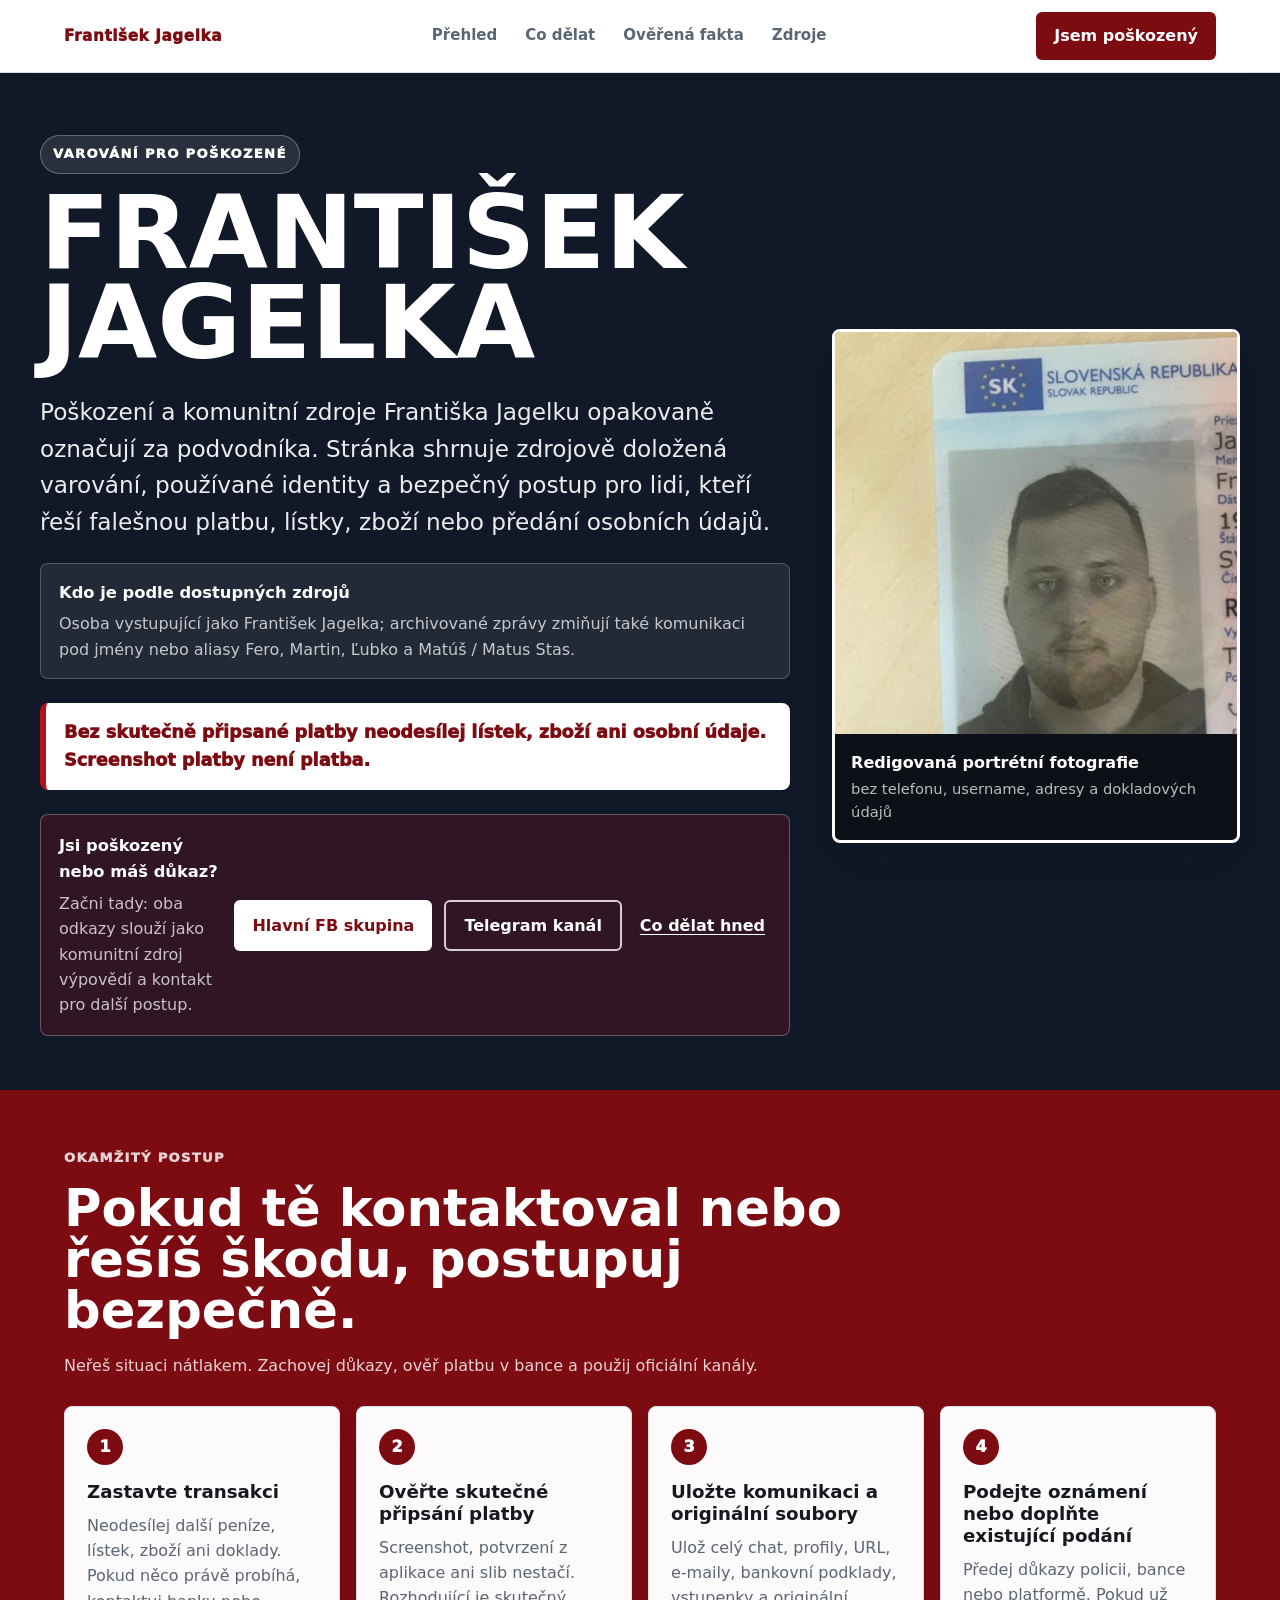
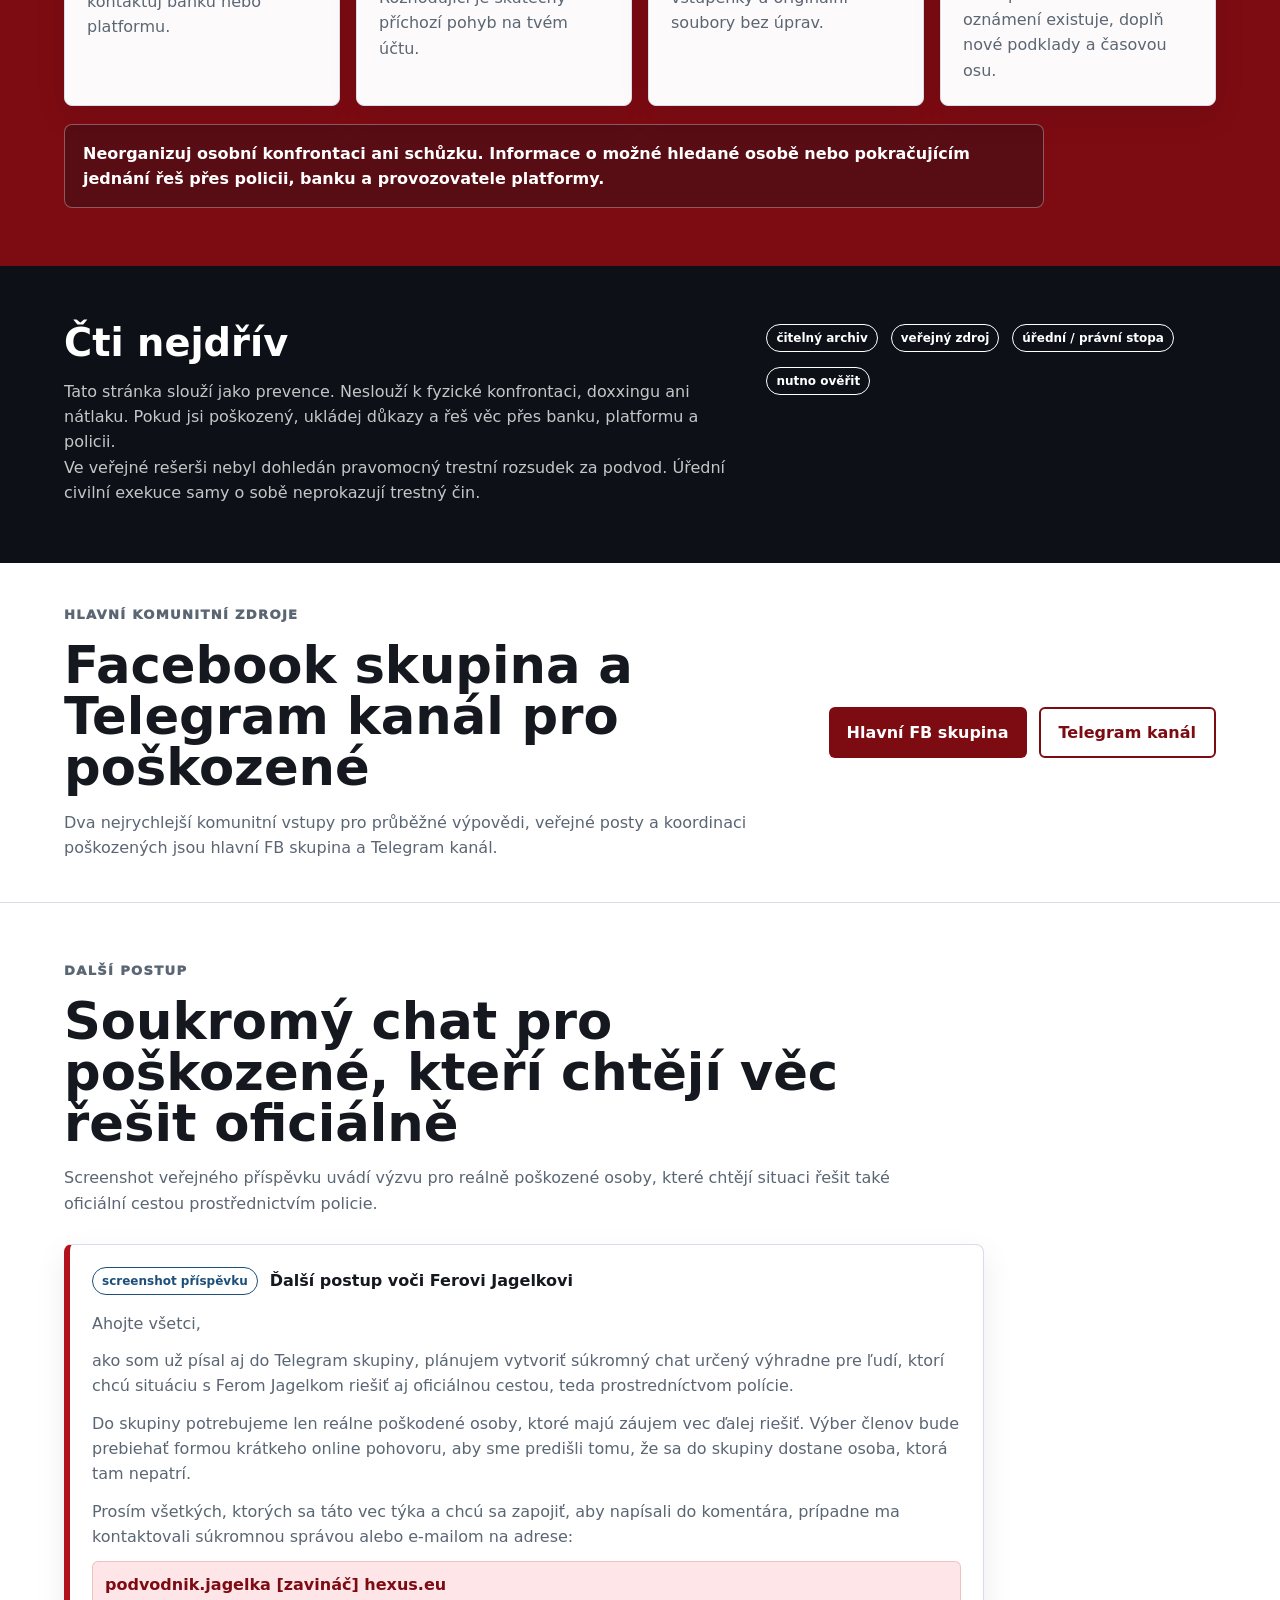
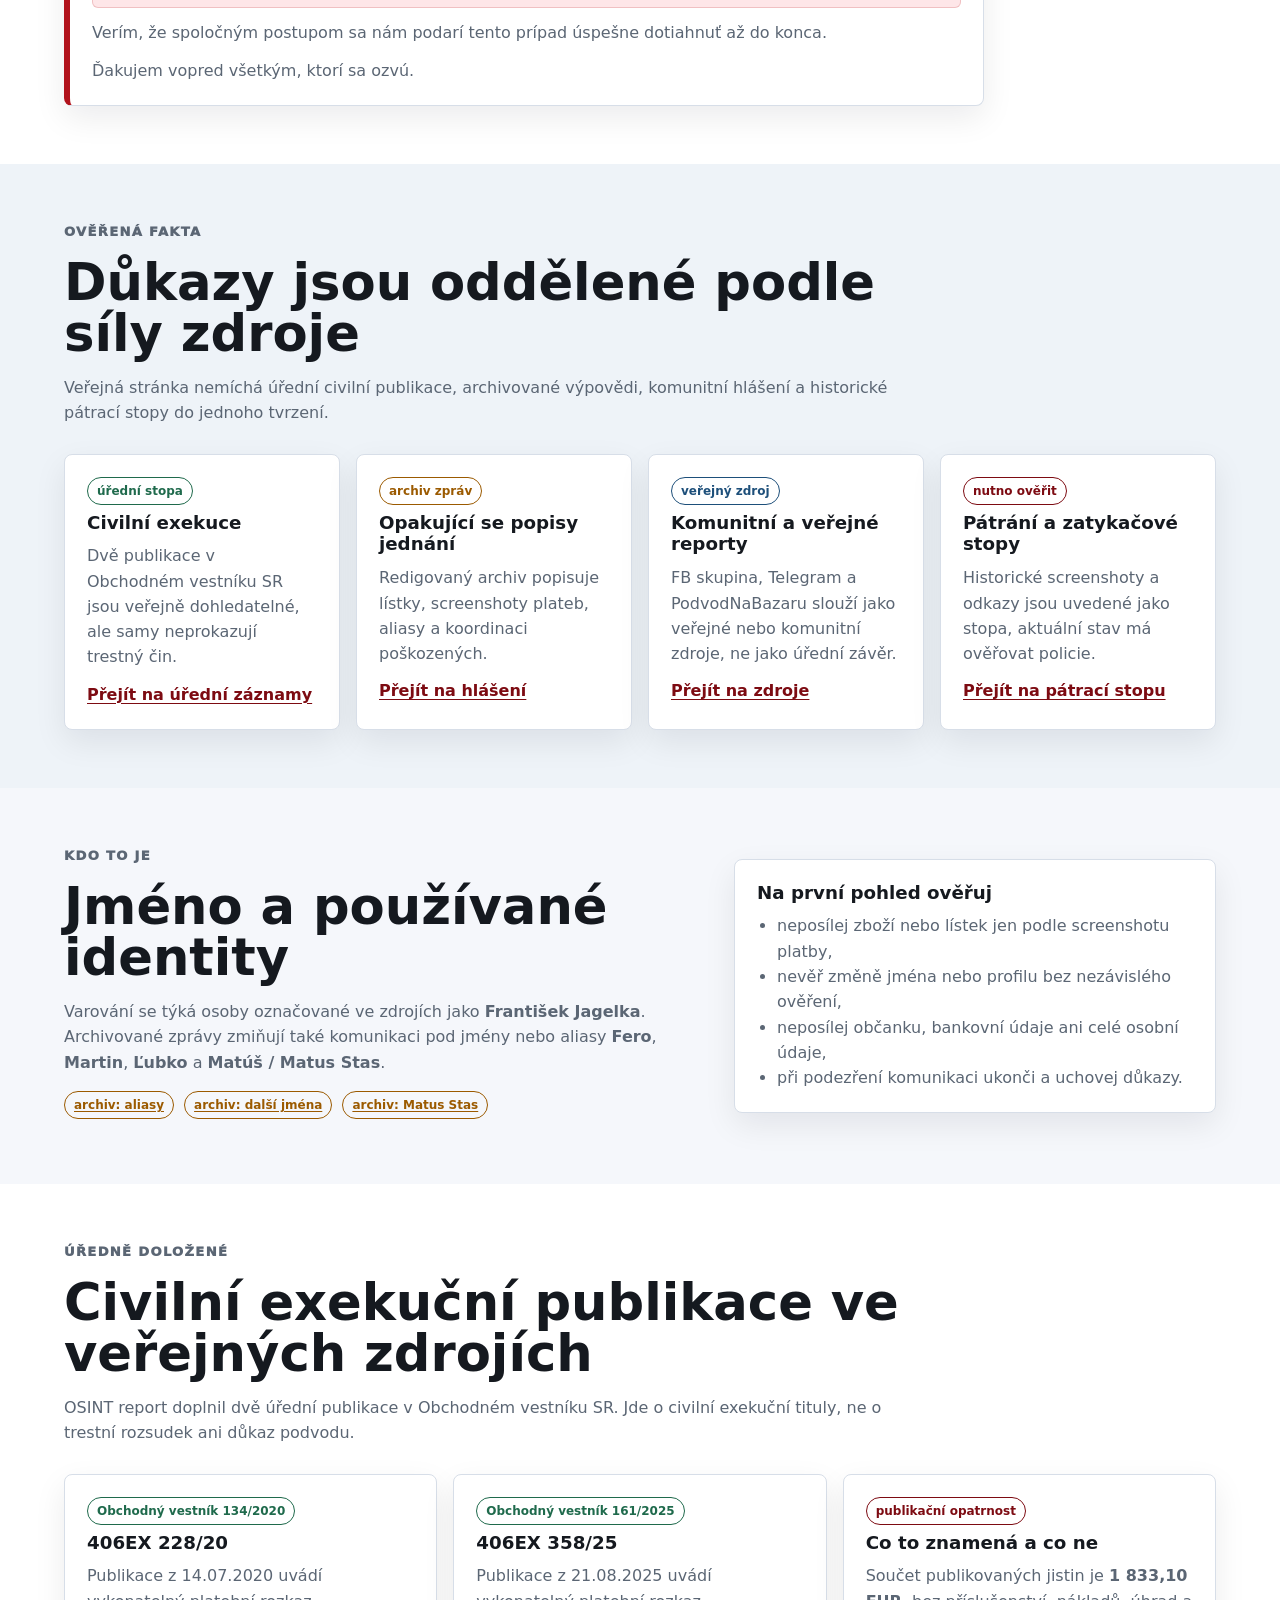
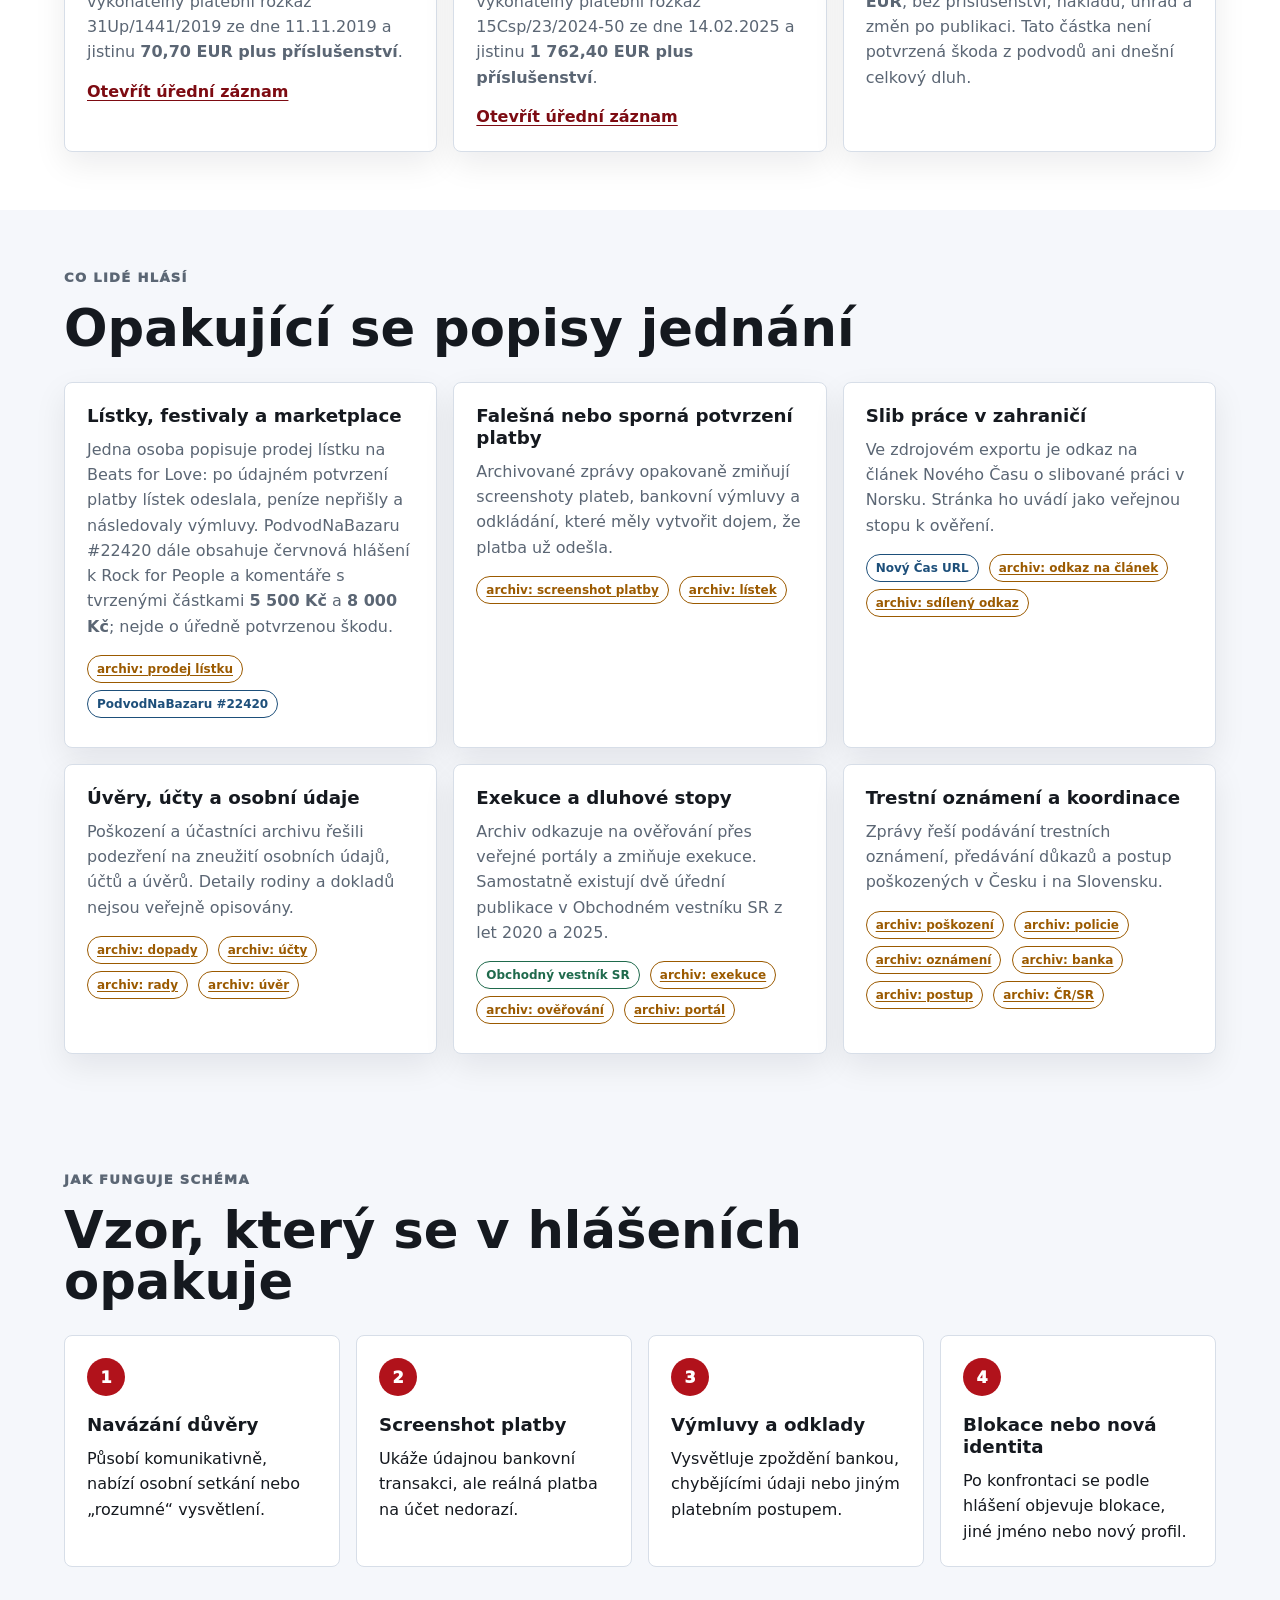
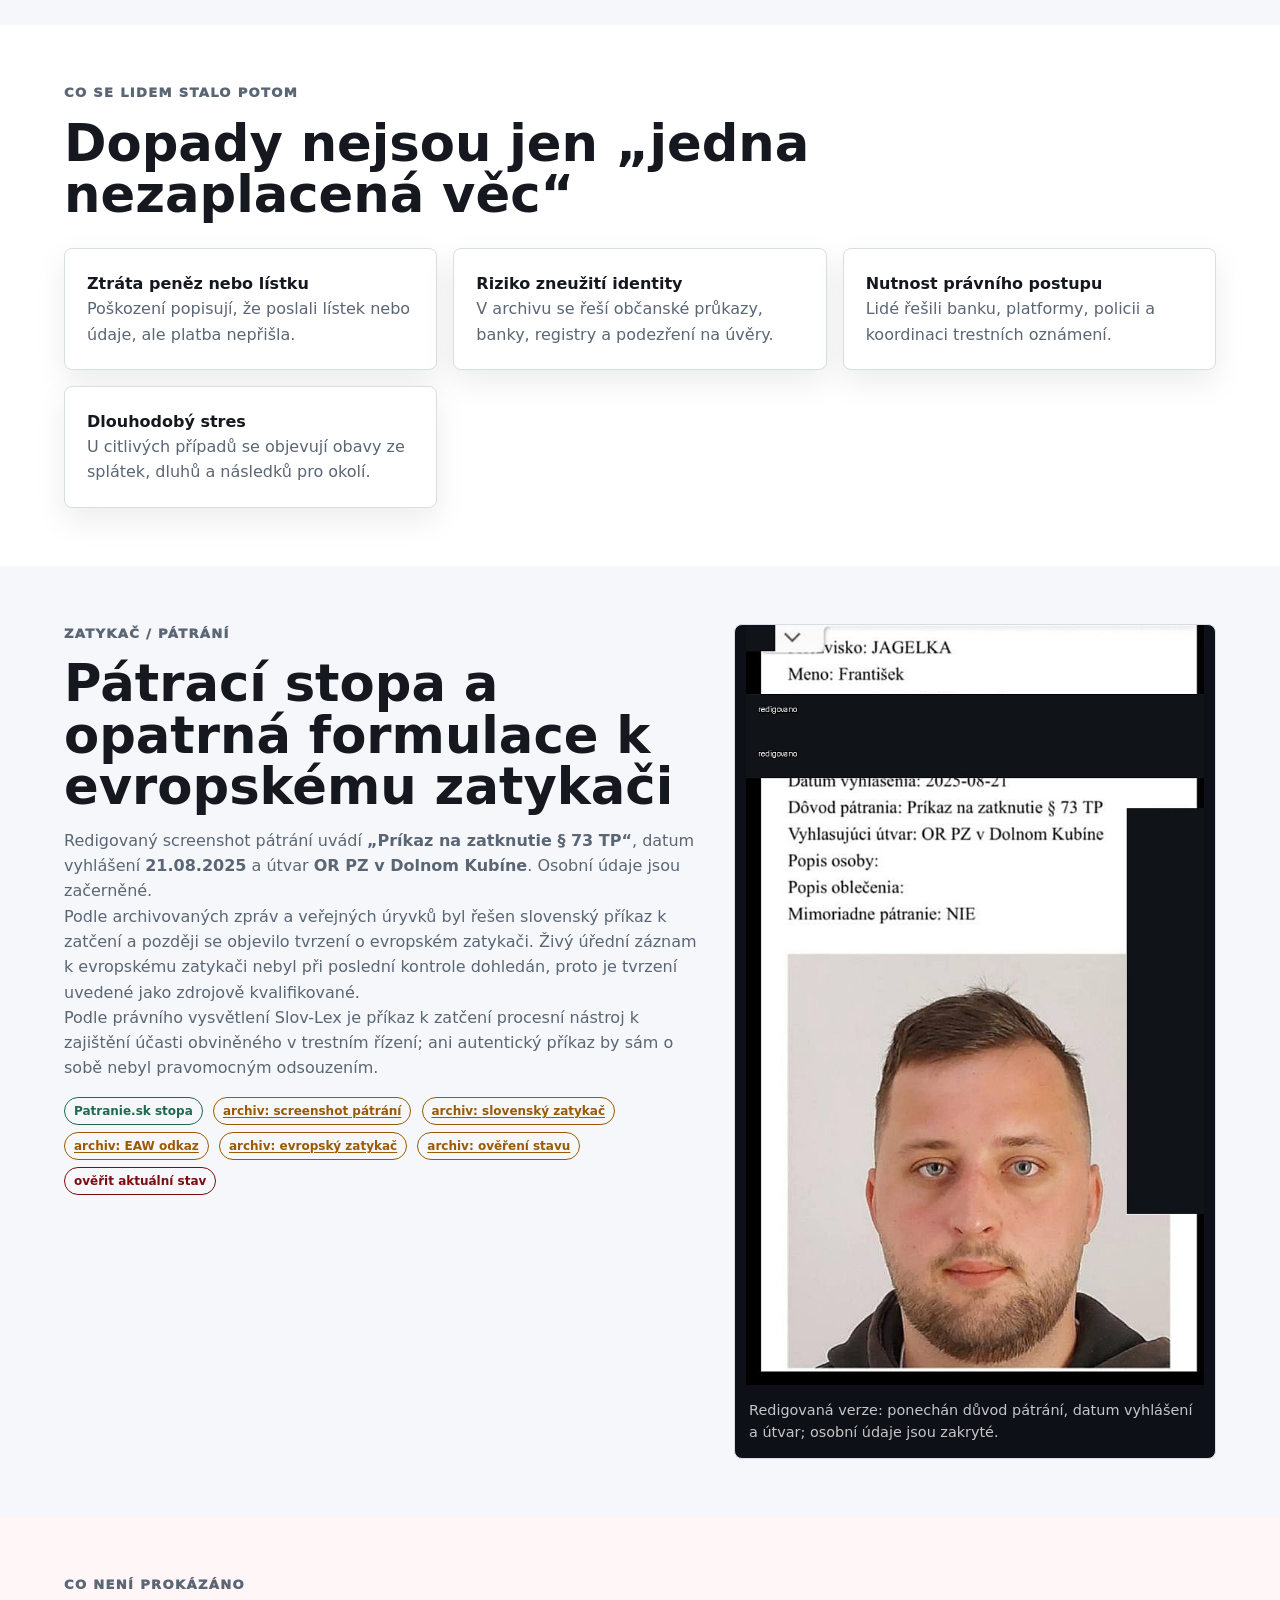
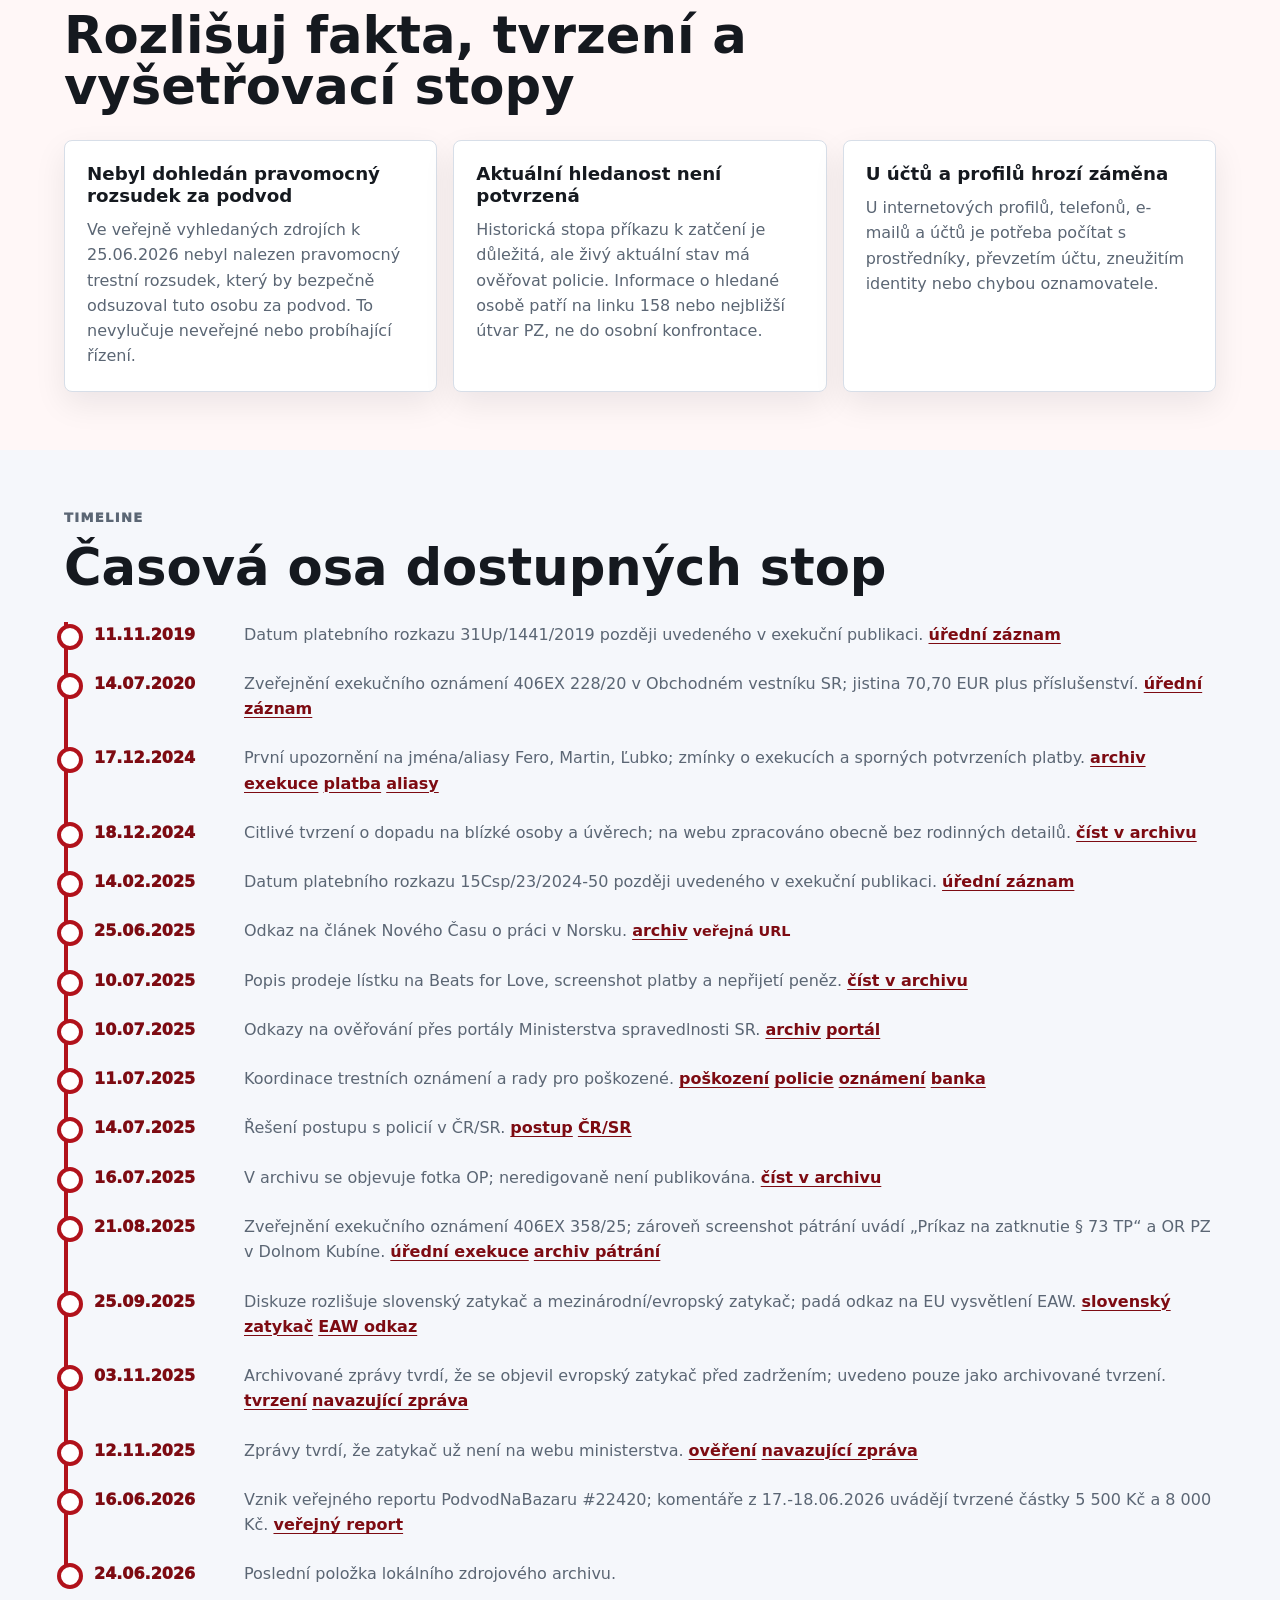
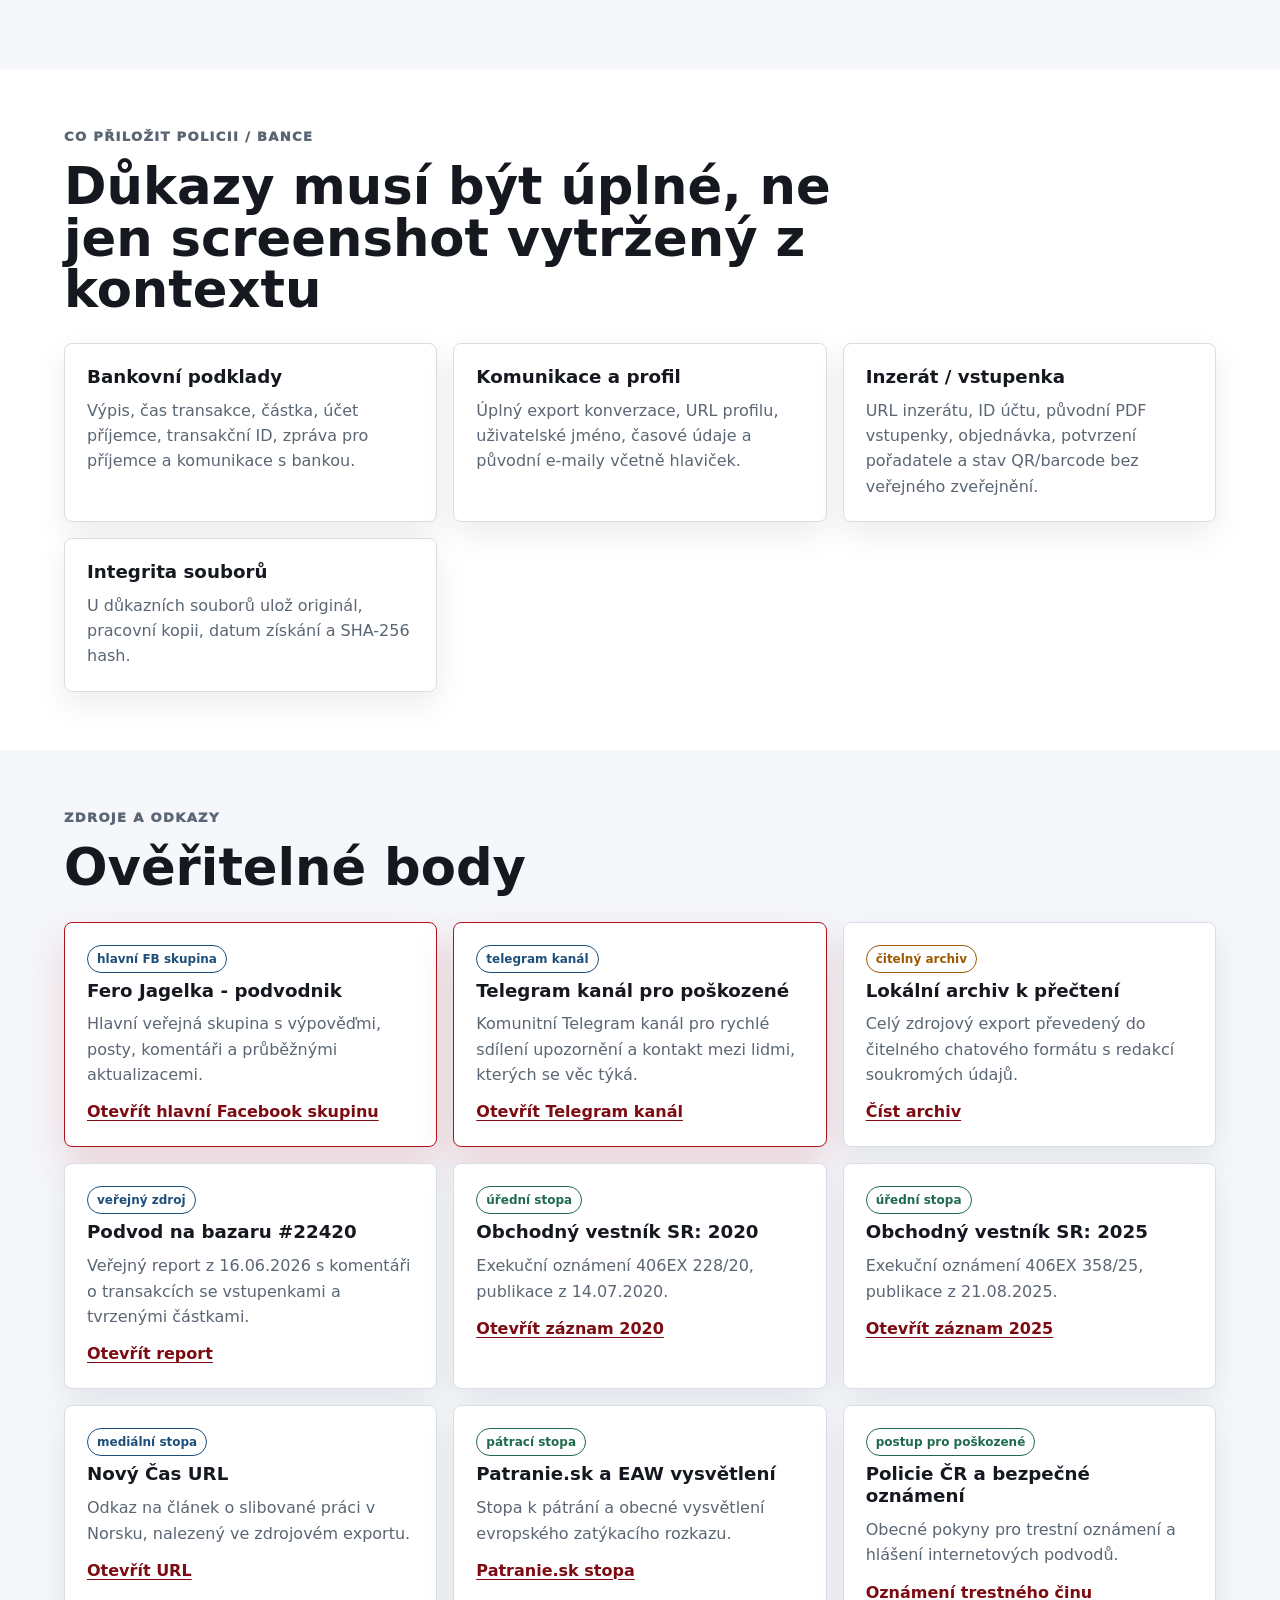
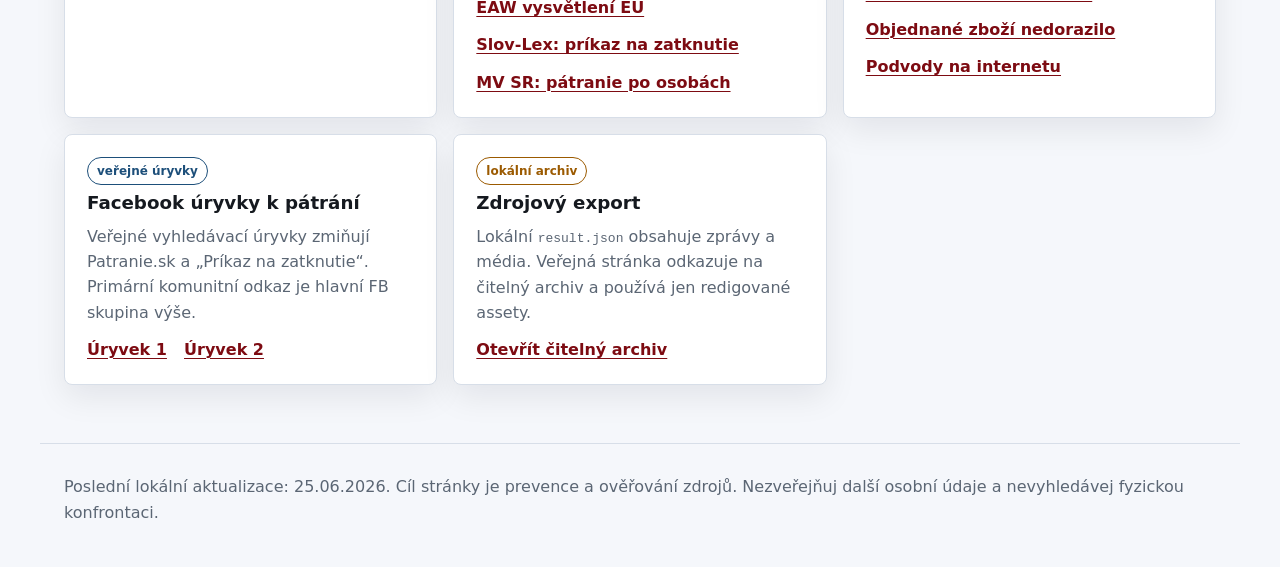
==== index.html @ ba8eb846 "Improve victim-focused warning UI" ====
<!doctype html>
<html lang="cs">
    <head>
        <meta charset="utf-8" />
        <meta name="viewport" content="width=device-width, initial-scale=1" />
        <title>
            František Jagelka: varování před hlášenými podvody a falešnými
            platbami
        </title>
        <meta
            name="description"
            content="Harm-reduction varování k Františku Jagelkovi: poškození popisují podvody, falešné platby, lístky, úvěry a aliasy. Zdroje, timeline a bezpečný postup."
        />
        <meta
            name="robots"
            content="index,follow,max-image-preview:large,max-snippet:-1,max-video-preview:-1"
        />
        <link rel="canonical" href="https://jagelka.cz/" />
        <meta property="og:type" content="website" />
        <meta property="og:locale" content="cs_CZ" />
        <meta property="og:site_name" content="Varování: František Jagelka" />
        <meta
            property="og:title"
            content="František Jagelka: varování před hlášenými podvody"
        />
        <meta
            property="og:description"
            content="Zdrojově opatrné varování pro poškozené: falešné platby, lístky, aliasy, civilní exekuce a bezpečný postup."
        />
        <meta property="og:url" content="https://jagelka.cz/" />
        <meta
            property="og:image"
            content="https://jagelka.cz/assets/jagelka-profile-redacted.jpg"
        />
        <meta
            property="og:image:alt"
            content="Redigovaná profilová fotografie osoby označované jako František Jagelka"
        />
        <meta name="twitter:card" content="summary_large_image" />
        <meta
            name="twitter:title"
            content="František Jagelka: varování před hlášenými podvody"
        />
        <meta
            name="twitter:description"
            content="Zdroje, timeline a bezpečné kroky pro lidi, kteří řeší hlášené podvody, falešné platby nebo předání osobních údajů."
        />
        <meta
            name="twitter:image"
            content="https://jagelka.cz/assets/jagelka-profile-redacted.jpg"
        />
        <meta
            name="twitter:image:alt"
            content="Redigovaná profilová fotografie osoby označované jako František Jagelka"
        />
        <link
            rel="icon"
            href="assets/jagelka-profile-redacted.jpg"
            type="image/jpeg"
        />
        <link rel="stylesheet" href="styles.css" />
        <script type="application/ld+json">
            {
                "@context": "https://schema.org",
                "@graph": [
                    {
                        "@type": "WebPage",
                        "@id": "https://jagelka.cz/#webpage",
                        "url": "https://jagelka.cz/",
                        "name": "František Jagelka: varování před hlášenými podvody",
                        "inLanguage": "cs",
                        "description": "Harm-reduction varování se zdroji, timeline a bezpečnými kroky pro lidi, kteří řeší hlášené podvody spojované se jménem František Jagelka.",
                        "primaryImageOfPage": {
                            "@type": "ImageObject",
                            "url": "https://jagelka.cz/assets/jagelka-profile-redacted.jpg",
                            "caption": "Redigovaná profilová fotografie"
                        }
                    },
                    {
                        "@type": "FAQPage",
                        "@id": "https://jagelka.cz/#faq",
                        "inLanguage": "cs",
                        "mainEntity": [
                            {
                                "@type": "Question",
                                "name": "Co dělat při podezření na podvod nebo falešnou platbu?",
                                "acceptedAnswer": {
                                    "@type": "Answer",
                                    "text": "Neodesílej zboží ani lístek pouze podle screenshotu platby. Ulož komunikaci, profily, URL, bankovní podklady a řeš věc přes banku, platformu a policii."
                                }
                            },
                            {
                                "@type": "Question",
                                "name": "Jaké zdroje stránka používá?",
                                "acceptedAnswer": {
                                    "@type": "Answer",
                                    "text": "Stránka odkazuje na redigovaný lokální archiv zpráv, veřejné komunitní zdroje, úřední civilní exekuční publikace a další veřejné informační odkazy."
                                }
                            },
                            {
                                "@type": "Question",
                                "name": "Prokazují civilní exekuce trestný čin?",
                                "acceptedAnswer": {
                                    "@type": "Answer",
                                    "text": "Ne. Stránka výslovně rozlišuje civilní exekuční publikace, archivovaná tvrzení a trestní závěry. Ve veřejné rešerši nebyl dohledán pravomocný trestní rozsudek za podvod."
                                }
                            }
                        ]
                    }
                ]
            }
        </script>
    </head>
    <body>
        <header class="site-header">
            <nav class="nav" aria-label="Hlavní navigace">
                <a class="brand" href="#overview">František Jagelka</a>
                <div class="nav-links">
                    <a href="#overview">Přehled</a>
                    <a href="#what-to-do">Co dělat</a>
                    <a href="#verified">Ověřená fakta</a>
                    <a href="#sources">Zdroje</a>
                </div>
                <a class="button nav-cta" href="#what-to-do">Jsem poškozený</a>
            </nav>
        </header>

        <main>
            <section class="hero" id="overview" aria-labelledby="hero-title">
                <div class="hero-grid">
                    <div class="hero-copy">
                        <p class="alert-kicker">Varování pro poškozené</p>
                        <h1 id="hero-title">František Jagelka</h1>
                        <p class="hero-lead">
                            Poškození a komunitní zdroje Františka Jagelku
                            opakovaně označují za podvodníka. Stránka shrnuje
                            zdrojově doložená varování, používané identity a
                            bezpečný postup pro lidi, kteří řeší falešnou
                            platbu, lístky, zboží nebo předání osobních údajů.
                        </p>
                        <div
                            class="identity-brief"
                            aria-label="Kdo je podle dostupných zdrojů"
                        >
                            <strong>Kdo je podle dostupných zdrojů</strong>
                            <p>
                                Osoba vystupující jako František Jagelka;
                                archivované zprávy zmiňují také komunikaci pod
                                jmény nebo aliasy Fero, Martin, Ľubko a Matúš /
                                Matus Stas.
                            </p>
                        </div>
                        <p class="payment-warning">
                            Bez skutečně připsané platby neodesílej lístek,
                            zboží ani osobní údaje. Screenshot platby není
                            platba.
                        </p>

                        <div
                            class="victim-link-panel"
                            aria-label="Hlavní odkazy pro poškozené a důkazy"
                        >
                            <div>
                                <strong>Jsi poškozený nebo máš důkaz?</strong>
                                <p>
                                    Začni tady: oba odkazy slouží jako komunitní
                                    zdroj výpovědí a kontakt pro další postup.
                                </p>
                            </div>
                            <div class="hero-actions">
                                <a
                                    class="button primary"
                                    href="https://www.facebook.com/groups/563995826650756/"
                                    target="_blank"
                                    rel="noopener noreferrer"
                                    >Hlavní FB skupina</a
                                >
                                <a
                                    class="button secondary"
                                    href="https://t.me/ojebavacjagelka"
                                    target="_blank"
                                    rel="noopener noreferrer"
                                    >Telegram kanál</a
                                >
                                <a class="button text-link" href="#what-to-do"
                                    >Co dělat hned</a
                                >
                            </div>
                        </div>
                    </div>

                    <aside
                        class="person-panel"
                        aria-label="Identifikační fotografie"
                    >
                        <img
                            src="assets/jagelka-profile-redacted.jpg"
                            alt="Redigovaná profilová fotografie osoby označované jako František Jagelka"
                        />
                        <div class="person-caption">
                            <strong>Redigovaná portrétní fotografie</strong>
                            <span
                                >bez telefonu, username, adresy a dokladových
                                údajů</span
                            >
                        </div>
                    </aside>
                </div>
            </section>

            <section
                class="section action"
                id="what-to-do"
                aria-labelledby="what-title"
            >
                <div class="section-heading">
                    <p class="eyebrow">Okamžitý postup</p>
                    <h2 id="what-title">
                        Pokud tě kontaktoval nebo řešíš škodu, postupuj
                        bezpečně.
                    </h2>
                    <p>
                        Neřeš situaci nátlakem. Zachovej důkazy, ověř platbu v
                        bance a použij oficiální kanály.
                    </p>
                </div>
                <div class="action-grid numbered">
                    <article>
                        <span>1</span>
                        <h3>Zastavte transakci</h3>
                        <p>
                            Neodesílej další peníze, lístek, zboží ani doklady.
                            Pokud něco právě probíhá, kontaktuj banku nebo
                            platformu.
                        </p>
                    </article>
                    <article>
                        <span>2</span>
                        <h3>Ověřte skutečné připsání platby</h3>
                        <p>
                            Screenshot, potvrzení z aplikace ani slib nestačí.
                            Rozhodující je skutečný příchozí pohyb na tvém účtu.
                        </p>
                    </article>
                    <article>
                        <span>3</span>
                        <h3>Uložte komunikaci a originální soubory</h3>
                        <p>
                            Ulož celý chat, profily, URL, e-maily, bankovní
                            podklady, vstupenky a originální soubory bez úprav.
                        </p>
                    </article>
                    <article>
                        <span>4</span>
                        <h3>Podejte oznámení nebo doplňte existující podání</h3>
                        <p>
                            Předej důkazy policii, bance nebo platformě. Pokud
                            už oznámení existuje, doplň nové podklady a časovou
                            osu.
                        </p>
                    </article>
                </div>
                <p class="emergency-note">
                    Neorganizuj osobní konfrontaci ani schůzku. Informace o
                    možné hledané osobě nebo pokračujícím jednání řeš přes
                    policii, banku a provozovatele platformy.
                </p>
            </section>

            <section class="warning-band" aria-labelledby="read-first">
                <div>
                    <h2 id="read-first">Čti nejdřív</h2>
                    <p>
                        Tato stránka slouží jako prevence. Neslouží k fyzické
                        konfrontaci, doxxingu ani nátlaku. Pokud jsi poškozený,
                        ukládej důkazy a řeš věc přes banku, platformu a
                        policii.
                    </p>
                    <p>
                        Ve veřejné rešerši nebyl dohledán pravomocný trestní
                        rozsudek za podvod. Úřední civilní exekuce samy o sobě
                        neprokazují trestný čin.
                    </p>
                </div>
                <div class="source-key" aria-label="Typy zdrojů">
                    <span class="badge archive">čitelný archiv</span>
                    <span class="badge public">veřejný zdroj</span>
                    <span class="badge official">úřední / právní stopa</span>
                    <span class="badge caveat">nutno ověřit</span>
                </div>
            </section>

            <section class="fb-callout" aria-labelledby="fb-title">
                <div>
                    <p class="eyebrow">Hlavní komunitní zdroje</p>
                    <h2 id="fb-title">
                        Facebook skupina a Telegram kanál pro poškozené
                    </h2>
                    <p>
                        Dva nejrychlejší komunitní vstupy pro průběžné výpovědi,
                        veřejné posty a koordinaci poškozených jsou hlavní FB
                        skupina a Telegram kanál.
                    </p>
                </div>
                <div class="fb-actions">
                    <a
                        class="button primary dark"
                        href="https://www.facebook.com/groups/563995826650756/"
                        target="_blank"
                        rel="noopener noreferrer"
                        >Hlavní FB skupina</a
                    >
                    <a
                        class="button secondary dark"
                        href="https://t.me/ojebavacjagelka"
                        target="_blank"
                        rel="noopener noreferrer"
                        >Telegram kanál</a
                    >
                </div>
            </section>

            <section
                class="section next-steps"
                id="next-steps"
                aria-labelledby="next-steps-title"
            >
                <div class="section-heading">
                    <p class="eyebrow">Další postup</p>
                    <h2 id="next-steps-title">
                        Soukromý chat pro poškozené, kteří chtějí věc řešit
                        oficiálně
                    </h2>
                    <p>
                        Screenshot veřejného příspěvku uvádí výzvu pro reálně
                        poškozené osoby, které chtějí situaci řešit také
                        oficiální cestou prostřednictvím policie.
                    </p>
                </div>

                <article
                    class="announcement"
                    aria-label="Přepis veřejného příspěvku k dalšímu postupu"
                >
                    <div class="announcement-meta">
                        <span class="badge public">screenshot příspěvku</span>
                        <strong>Ďalší postup voči Ferovi Jagelkovi</strong>
                    </div>
                    <div class="announcement-body">
                        <p>Ahojte všetci,</p>
                        <p>
                            ako som už písal aj do Telegram skupiny, plánujem
                            vytvoriť súkromný chat určený výhradne pre ľudí,
                            ktorí chcú situáciu s Ferom Jagelkom riešiť aj
                            oficiálnou cestou, teda prostredníctvom polície.
                        </p>
                        <p>
                            Do skupiny potrebujeme len reálne poškodené osoby,
                            ktoré majú záujem vec ďalej riešiť. Výber členov
                            bude prebiehať formou krátkeho online pohovoru, aby
                            sme predišli tomu, že sa do skupiny dostane osoba,
                            ktorá tam nepatrí.
                        </p>
                        <p>
                            Prosím všetkých, ktorých sa táto vec týka a chcú sa
                            zapojiť, aby napísali do komentára, prípadne ma
                            kontaktovali súkromnou správou alebo e-mailom na
                            adrese:
                        </p>
                        <p class="contact-line">
                            podvodnik.jagelka [zavináč] hexus.eu
                        </p>
                        <p>
                            Verím, že spoločným postupom sa nám podarí tento
                            prípad úspešne dotiahnuť až do konca.
                        </p>
                        <p>Ďakujem vopred všetkým, ktorí sa ozvú.</p>
                    </div>
                </article>
            </section>

            <section
                class="section verified-overview"
                id="verified"
                aria-labelledby="verified-title"
            >
                <div class="section-heading">
                    <p class="eyebrow">Ověřená fakta</p>
                    <h2 id="verified-title">
                        Důkazy jsou oddělené podle síly zdroje
                    </h2>
                    <p>
                        Veřejná stránka nemíchá úřední civilní publikace,
                        archivované výpovědi, komunitní hlášení a historické
                        pátrací stopy do jednoho tvrzení.
                    </p>
                </div>
                <div class="verified-grid">
                    <article>
                        <span class="badge official">úřední stopa</span>
                        <h3>Civilní exekuce</h3>
                        <p>
                            Dvě publikace v Obchodném vestníku SR jsou veřejně
                            dohledatelné, ale samy neprokazují trestný čin.
                        </p>
                        <a href="#official">Přejít na úřední záznamy</a>
                    </article>
                    <article>
                        <span class="badge archive">archiv zpráv</span>
                        <h3>Opakující se popisy jednání</h3>
                        <p>
                            Redigovaný archiv popisuje lístky, screenshoty
                            plateb, aliasy a koordinaci poškozených.
                        </p>
                        <a href="#did">Přejít na hlášení</a>
                    </article>
                    <article>
                        <span class="badge public">veřejný zdroj</span>
                        <h3>Komunitní a veřejné reporty</h3>
                        <p>
                            FB skupina, Telegram a PodvodNaBazaru slouží jako
                            veřejné nebo komunitní zdroje, ne jako úřední závěr.
                        </p>
                        <a href="#sources">Přejít na zdroje</a>
                    </article>
                    <article>
                        <span class="badge caveat">nutno ověřit</span>
                        <h3>Pátrání a zatykačové stopy</h3>
                        <p>
                            Historické screenshoty a odkazy jsou uvedené jako
                            stopa, aktuální stav má ověřovat policie.
                        </p>
                        <a href="#warrant">Přejít na pátrací stopu</a>
                    </article>
                </div>
            </section>

            <section class="section split" id="who" aria-labelledby="who-title">
                <div>
                    <p class="eyebrow">Kdo to je</p>
                    <h2 id="who-title">Jméno a používané identity</h2>
                    <p>
                        Varování se týká osoby označované ve zdrojích jako
                        <strong>František Jagelka</strong>. Archivované zprávy
                        zmiňují také komunikaci pod jmény nebo aliasy
                        <strong>Fero</strong>, <strong>Martin</strong>,
                        <strong>Ľubko</strong> a
                        <strong>Matúš / Matus Stas</strong>.
                    </p>
                    <p class="source-line">
                        <a class="badge archive" href="archive.html#m15"
                            >archiv: aliasy</a
                        >
                        <a class="badge archive" href="archive.html#m35"
                            >archiv: další jména</a
                        >
                        <a class="badge archive" href="archive.html#m1305"
                            >archiv: Matus Stas</a
                        >
                    </p>
                </div>
                <div class="identity-card">
                    <h3>Na první pohled ověřuj</h3>
                    <ul>
                        <li>
                            neposílej zboží nebo lístek jen podle screenshotu
                            platby,
                        </li>
                        <li>
                            nevěř změně jména nebo profilu bez nezávislého
                            ověření,
                        </li>
                        <li>
                            neposílej občanku, bankovní údaje ani celé osobní
                            údaje,
                        </li>
                        <li>
                            při podezření komunikaci ukonči a uchovej důkazy.
                        </li>
                    </ul>
                </div>
            </section>

            <section
                class="section official-section"
                id="official"
                aria-labelledby="official-title"
            >
                <div class="section-heading">
                    <p class="eyebrow">Úředně doložené</p>
                    <h2 id="official-title">
                        Civilní exekuční publikace ve veřejných zdrojích
                    </h2>
                    <p>
                        OSINT report doplnil dvě úřední publikace v Obchodném
                        vestníku SR. Jde o civilní exekuční tituly, ne o trestní
                        rozsudek ani důkaz podvodu.
                    </p>
                </div>

                <div class="evidence-grid">
                    <article>
                        <span class="badge official"
                            >Obchodný vestník 134/2020</span
                        >
                        <h3>406EX 228/20</h3>
                        <p>
                            Publikace z 14.07.2020 uvádí vykonatelný platební
                            rozkaz 31Up/1441/2019 ze dne 11.11.2019 a jistinu
                            <strong>70,70 EUR plus příslušenství</strong>.
                        </p>
                        <a
                            href="https://obchodnyvestnik.justice.gov.sk/ObchodnyVestnik/Formular/FormularDetail.aspx?IdFormular=2614961"
                            target="_blank"
                            rel="noopener noreferrer"
                            >Otevřít úřední záznam</a
                        >
                    </article>
                    <article>
                        <span class="badge official"
                            >Obchodný vestník 161/2025</span
                        >
                        <h3>406EX 358/25</h3>
                        <p>
                            Publikace z 21.08.2025 uvádí vykonatelný platební
                            rozkaz 15Csp/23/2024-50 ze dne 14.02.2025 a jistinu
                            <strong>1 762,40 EUR plus příslušenství</strong>.
                        </p>
                        <a
                            href="https://obchodnyvestnik.justice.gov.sk/ObchodnyVestnik/Formular/FormularDetail.aspx?IdFormular=4467093"
                            target="_blank"
                            rel="noopener noreferrer"
                            >Otevřít úřední záznam</a
                        >
                    </article>
                    <article>
                        <span class="badge caveat">publikační opatrnost</span>
                        <h3>Co to znamená a co ne</h3>
                        <p>
                            Součet publikovaných jistin je
                            <strong>1 833,10 EUR</strong>, bez příslušenství,
                            nákladů, úhrad a změn po publikaci. Tato částka není
                            potvrzená škoda z podvodů ani dnešní celkový dluh.
                        </p>
                    </article>
                </div>
            </section>

            <section class="section" id="did" aria-labelledby="did-title">
                <div class="section-heading">
                    <p class="eyebrow">Co lidé hlásí</p>
                    <h2 id="did-title">Opakující se popisy jednání</h2>
                </div>

                <div class="cards">
                    <article>
                        <h3>Lístky, festivaly a marketplace</h3>
                        <p>
                            Jedna osoba popisuje prodej lístku na Beats for
                            Love: po údajném potvrzení platby lístek odeslala,
                            peníze nepřišly a následovaly výmluvy.
                            PodvodNaBazaru #22420 dále obsahuje červnová hlášení
                            k Rock for People a komentáře s tvrzenými částkami
                            <strong>5 500 Kč</strong> a
                            <strong>8 000 Kč</strong>; nejde o úředně potvrzenou
                            škodu.
                        </p>
                        <p class="source-line">
                            <a class="badge archive" href="archive.html#m77"
                                >archiv: prodej lístku</a
                            >
                            <span class="badge public"
                                >PodvodNaBazaru #22420</span
                            >
                        </p>
                    </article>
                    <article>
                        <h3>Falešná nebo sporná potvrzení platby</h3>
                        <p>
                            Archivované zprávy opakovaně zmiňují screenshoty
                            plateb, bankovní výmluvy a odkládání, které měly
                            vytvořit dojem, že platba už odešla.
                        </p>
                        <p class="source-line">
                            <a class="badge archive" href="archive.html#m30"
                                >archiv: screenshot platby</a
                            >
                            <a class="badge archive" href="archive.html#m77"
                                >archiv: lístek</a
                            >
                        </p>
                    </article>
                    <article>
                        <h3>Slib práce v zahraničí</h3>
                        <p>
                            Ve zdrojovém exportu je odkaz na článek Nového Času
                            o slibované práci v Norsku. Stránka ho uvádí jako
                            veřejnou stopu k ověření.
                        </p>
                        <p class="source-line">
                            <span class="badge public">Nový Čas URL</span>
                            <a class="badge archive" href="archive.html#m50"
                                >archiv: odkaz na článek</a
                            >
                            <a class="badge archive" href="archive.html#m75"
                                >archiv: sdílený odkaz</a
                            >
                        </p>
                    </article>
                    <article>
                        <h3>Úvěry, účty a osobní údaje</h3>
                        <p>
                            Poškození a účastníci archivu řešili podezření na
                            zneužití osobních údajů, účtů a úvěrů. Detaily
                            rodiny a dokladů nejsou veřejně opisovány.
                        </p>
                        <p class="source-line">
                            <a class="badge archive" href="archive.html#m47"
                                >archiv: dopady</a
                            >
                            <a class="badge archive" href="archive.html#m51"
                                >archiv: účty</a
                            >
                            <a class="badge archive" href="archive.html#m112"
                                >archiv: rady</a
                            >
                            <a class="badge archive" href="archive.html#m634"
                                >archiv: úvěr</a
                            >
                        </p>
                    </article>
                    <article>
                        <h3>Exekuce a dluhové stopy</h3>
                        <p>
                            Archiv odkazuje na ověřování přes veřejné portály a
                            zmiňuje exekuce. Samostatně existují dvě úřední
                            publikace v Obchodném vestníku SR z let 2020 a 2025.
                        </p>
                        <p class="source-line">
                            <span class="badge official"
                                >Obchodný vestník SR</span
                            >
                            <a class="badge archive" href="archive.html#m21"
                                >archiv: exekuce</a
                            >
                            <a class="badge archive" href="archive.html#m86"
                                >archiv: ověřování</a
                            >
                            <a class="badge archive" href="archive.html#m1110"
                                >archiv: portál</a
                            >
                        </p>
                    </article>
                    <article>
                        <h3>Trestní oznámení a koordinace</h3>
                        <p>
                            Zprávy řeší podávání trestních oznámení, předávání
                            důkazů a postup poškozených v Česku i na Slovensku.
                        </p>
                        <p class="source-line">
                            <a class="badge archive" href="archive.html#m216"
                                >archiv: poškození</a
                            >
                            <a class="badge archive" href="archive.html#m231"
                                >archiv: policie</a
                            >
                            <a class="badge archive" href="archive.html#m235"
                                >archiv: oznámení</a
                            >
                            <a class="badge archive" href="archive.html#m245"
                                >archiv: banka</a
                            >
                            <a class="badge archive" href="archive.html#m410"
                                >archiv: postup</a
                            >
                            <a class="badge archive" href="archive.html#m579"
                                >archiv: ČR/SR</a
                            >
                        </p>
                    </article>
                </div>
            </section>

            <section
                class="section"
                id="patterns"
                aria-labelledby="patterns-title"
            >
                <div class="section-heading">
                    <p class="eyebrow">Jak funguje schéma</p>
                    <h2 id="patterns-title">
                        Vzor, který se v hlášeních opakuje
                    </h2>
                </div>

                <ol class="flow">
                    <li>
                        <span>1</span>
                        <h3>Navázání důvěry</h3>
                        <p>
                            Působí komunikativně, nabízí osobní setkání nebo
                            „rozumné“ vysvětlení.
                        </p>
                    </li>
                    <li>
                        <span>2</span>
                        <h3>Screenshot platby</h3>
                        <p>
                            Ukáže údajnou bankovní transakci, ale reálná platba
                            na účet nedorazí.
                        </p>
                    </li>
                    <li>
                        <span>3</span>
                        <h3>Výmluvy a odklady</h3>
                        <p>
                            Vysvětluje zpoždění bankou, chybějícími údaji nebo
                            jiným platebním postupem.
                        </p>
                    </li>
                    <li>
                        <span>4</span>
                        <h3>Blokace nebo nová identita</h3>
                        <p>
                            Po konfrontaci se podle hlášení objevuje blokace,
                            jiné jméno nebo nový profil.
                        </p>
                    </li>
                </ol>
            </section>

            <section class="section impact" aria-labelledby="impact-title">
                <div class="section-heading">
                    <p class="eyebrow">Co se lidem stalo potom</p>
                    <h2 id="impact-title">
                        Dopady nejsou jen „jedna nezaplacená věc“
                    </h2>
                </div>
                <div class="impact-grid">
                    <div>
                        <strong>Ztráta peněz nebo lístku</strong>
                        <p>
                            Poškození popisují, že poslali lístek nebo údaje,
                            ale platba nepřišla.
                        </p>
                    </div>
                    <div>
                        <strong>Riziko zneužití identity</strong>
                        <p>
                            V archivu se řeší občanské průkazy, banky, registry
                            a podezření na úvěry.
                        </p>
                    </div>
                    <div>
                        <strong>Nutnost právního postupu</strong>
                        <p>
                            Lidé řešili banku, platformy, policii a koordinaci
                            trestních oznámení.
                        </p>
                    </div>
                    <div>
                        <strong>Dlouhodobý stres</strong>
                        <p>
                            U citlivých případů se objevují obavy ze splátek,
                            dluhů a následků pro okolí.
                        </p>
                    </div>
                </div>
            </section>

            <section
                class="section split warrant"
                id="warrant"
                aria-labelledby="warrant-title"
            >
                <div>
                    <p class="eyebrow">Zatykač / pátrání</p>
                    <h2 id="warrant-title">
                        Pátrací stopa a opatrná formulace k evropskému zatykači
                    </h2>
                    <p>
                        Redigovaný screenshot pátrání uvádí
                        <strong>„Príkaz na zatknutie § 73 TP“</strong>, datum
                        vyhlášení <strong>21.08.2025</strong> a útvar
                        <strong>OR PZ v Dolnom Kubíne</strong>. Osobní údaje
                        jsou začerněné.
                    </p>
                    <p>
                        Podle archivovaných zpráv a veřejných úryvků byl řešen
                        slovenský příkaz k zatčení a později se objevilo tvrzení
                        o evropském zatykači. Živý úřední záznam k evropskému
                        zatykači nebyl při poslední kontrole dohledán, proto je
                        tvrzení uvedené jako zdrojově kvalifikované.
                    </p>
                    <p>
                        Podle právního vysvětlení Slov-Lex je příkaz k zatčení
                        procesní nástroj k zajištění účasti obviněného v
                        trestním řízení; ani autentický příkaz by sám o sobě
                        nebyl pravomocným odsouzením.
                    </p>
                    <p class="source-line">
                        <span class="badge official">Patranie.sk stopa</span>
                        <a class="badge archive" href="archive.html#m1252"
                            >archiv: screenshot pátrání</a
                        >
                        <a class="badge archive" href="archive.html#m1315"
                            >archiv: slovenský zatykač</a
                        >
                        <a class="badge archive" href="archive.html#m1325"
                            >archiv: EAW odkaz</a
                        >
                        <a class="badge archive" href="archive.html#m1536"
                            >archiv: evropský zatykač</a
                        >
                        <a class="badge archive" href="archive.html#m1626"
                            >archiv: ověření stavu</a
                        >
                        <span class="badge caveat">ověřit aktuální stav</span>
                    </p>
                </div>
                <figure class="warrant-figure">
                    <img
                        src="assets/jagelka-warrant-redacted.jpg"
                        alt="Redigovaný screenshot pátrání s textem Príkaz na zatknutie"
                    />
                    <figcaption>
                        Redigovaná verze: ponechán důvod pátrání, datum
                        vyhlášení a útvar; osobní údaje jsou zakryté.
                    </figcaption>
                </figure>
            </section>

            <section
                class="section proof-limits"
                aria-labelledby="limits-title"
            >
                <div class="section-heading">
                    <p class="eyebrow">Co není prokázáno</p>
                    <h2 id="limits-title">
                        Rozlišuj fakta, tvrzení a vyšetřovací stopy
                    </h2>
                </div>
                <div class="limits-grid">
                    <article>
                        <h3>Nebyl dohledán pravomocný rozsudek za podvod</h3>
                        <p>
                            Ve veřejně vyhledaných zdrojích k 25.06.2026 nebyl
                            nalezen pravomocný trestní rozsudek, který by
                            bezpečně odsuzoval tuto osobu za podvod. To
                            nevylučuje neveřejné nebo probíhající řízení.
                        </p>
                    </article>
                    <article>
                        <h3>Aktuální hledanost není potvrzená</h3>
                        <p>
                            Historická stopa příkazu k zatčení je důležitá, ale
                            živý aktuální stav má ověřovat policie. Informace o
                            hledané osobě patří na linku 158 nebo nejbližší
                            útvar PZ, ne do osobní konfrontace.
                        </p>
                    </article>
                    <article>
                        <h3>U účtů a profilů hrozí záměna</h3>
                        <p>
                            U internetových profilů, telefonů, e-mailů a účtů je
                            potřeba počítat s prostředníky, převzetím účtu,
                            zneužitím identity nebo chybou oznamovatele.
                        </p>
                    </article>
                </div>
            </section>

            <section
                class="section"
                id="timeline"
                aria-labelledby="timeline-title"
            >
                <div class="section-heading">
                    <p class="eyebrow">Timeline</p>
                    <h2 id="timeline-title">Časová osa dostupných stop</h2>
                </div>
                <ol class="timeline">
                    <li>
                        <time datetime="2019-11-11">11.11.2019</time>
                        <p>
                            Datum platebního rozkazu 31Up/1441/2019 později
                            uvedeného v exekuční publikaci.
                            <a
                                href="https://obchodnyvestnik.justice.gov.sk/ObchodnyVestnik/Formular/FormularDetail.aspx?IdFormular=2614961"
                                target="_blank"
                                rel="noopener noreferrer"
                                >úřední záznam</a
                            >
                        </p>
                    </li>
                    <li>
                        <time datetime="2020-07-14">14.07.2020</time>
                        <p>
                            Zveřejnění exekučního oznámení 406EX 228/20 v
                            Obchodném vestníku SR; jistina 70,70 EUR plus
                            příslušenství.
                            <a
                                href="https://obchodnyvestnik.justice.gov.sk/ObchodnyVestnik/Formular/FormularDetail.aspx?IdFormular=2614961"
                                target="_blank"
                                rel="noopener noreferrer"
                                >úřední záznam</a
                            >
                        </p>
                    </li>
                    <li>
                        <time datetime="2024-12-17">17.12.2024</time>
                        <p>
                            První upozornění na jména/aliasy Fero, Martin,
                            Ľubko; zmínky o exekucích a sporných potvrzeních
                            platby. <a href="archive.html#m15">archiv</a>
                            <a href="archive.html#m21">exekuce</a>
                            <a href="archive.html#m30">platba</a>
                            <a href="archive.html#m35">aliasy</a>
                        </p>
                    </li>
                    <li>
                        <time datetime="2024-12-18">18.12.2024</time>
                        <p>
                            Citlivé tvrzení o dopadu na blízké osoby a úvěrech;
                            na webu zpracováno obecně bez rodinných detailů.
                            <a href="archive.html#m47">číst v archivu</a>
                        </p>
                    </li>
                    <li>
                        <time datetime="2025-02-14">14.02.2025</time>
                        <p>
                            Datum platebního rozkazu 15Csp/23/2024-50 později
                            uvedeného v exekuční publikaci.
                            <a
                                href="https://obchodnyvestnik.justice.gov.sk/ObchodnyVestnik/Formular/FormularDetail.aspx?IdFormular=4467093"
                                target="_blank"
                                rel="noopener noreferrer"
                                >úřední záznam</a
                            >
                        </p>
                    </li>
                    <li>
                        <time datetime="2025-06-25">25.06.2025</time>
                        <p>
                            Odkaz na článek Nového Času o práci v Norsku.
                            <a href="archive.html#m50">archiv</a>
                            <span>veřejná URL</span>
                        </p>
                    </li>
                    <li>
                        <time datetime="2025-07-10">10.07.2025</time>
                        <p>
                            Popis prodeje lístku na Beats for Love, screenshot
                            platby a nepřijetí peněz.
                            <a href="archive.html#m77">číst v archivu</a>
                        </p>
                    </li>
                    <li>
                        <time datetime="2025-07-10">10.07.2025</time>
                        <p>
                            Odkazy na ověřování přes portály Ministerstva
                            spravedlnosti SR.
                            <a href="archive.html#m86">archiv</a>
                            <a href="archive.html#m1110">portál</a>
                        </p>
                    </li>
                    <li>
                        <time datetime="2025-07-11">11.07.2025</time>
                        <p>
                            Koordinace trestních oznámení a rady pro poškozené.
                            <a href="archive.html#m216">poškození</a>
                            <a href="archive.html#m231">policie</a>
                            <a href="archive.html#m235">oznámení</a>
                            <a href="archive.html#m245">banka</a>
                        </p>
                    </li>
                    <li>
                        <time datetime="2025-07-14">14.07.2025</time>
                        <p>
                            Řešení postupu s policií v ČR/SR.
                            <a href="archive.html#m410">postup</a>
                            <a href="archive.html#m579">ČR/SR</a>
                        </p>
                    </li>
                    <li>
                        <time datetime="2025-07-16">16.07.2025</time>
                        <p>
                            V archivu se objevuje fotka OP; neredigovaně není
                            publikována.
                            <a href="archive.html#m984">číst v archivu</a>
                        </p>
                    </li>
                    <li>
                        <time datetime="2025-08-21">21.08.2025</time>
                        <p>
                            Zveřejnění exekučního oznámení 406EX 358/25; zároveň
                            screenshot pátrání uvádí „Príkaz na zatknutie § 73
                            TP“ a OR PZ v Dolnom Kubíne.
                            <a
                                href="https://obchodnyvestnik.justice.gov.sk/ObchodnyVestnik/Formular/FormularDetail.aspx?IdFormular=4467093"
                                target="_blank"
                                rel="noopener noreferrer"
                                >úřední exekuce</a
                            >
                            <a href="archive.html#m1252">archiv pátrání</a>
                        </p>
                    </li>
                    <li>
                        <time datetime="2025-09-25">25.09.2025</time>
                        <p>
                            Diskuze rozlišuje slovenský zatykač a
                            mezinárodní/evropský zatykač; padá odkaz na EU
                            vysvětlení EAW.
                            <a href="archive.html#m1315">slovenský zatykač</a>
                            <a href="archive.html#m1325">EAW odkaz</a>
                        </p>
                    </li>
                    <li>
                        <time datetime="2025-11-03">03.11.2025</time>
                        <p>
                            Archivované zprávy tvrdí, že se objevil evropský
                            zatykač před zadržením; uvedeno pouze jako
                            archivované tvrzení.
                            <a href="archive.html#m1536">tvrzení</a>
                            <a href="archive.html#m1543">navazující zpráva</a>
                        </p>
                    </li>
                    <li>
                        <time datetime="2025-11-12">12.11.2025</time>
                        <p>
                            Zprávy tvrdí, že zatykač už není na webu
                            ministerstva.
                            <a href="archive.html#m1626">ověření</a>
                            <a href="archive.html#m1627">navazující zpráva</a>
                        </p>
                    </li>
                    <li>
                        <time datetime="2026-06-16">16.06.2026</time>
                        <p>
                            Vznik veřejného reportu PodvodNaBazaru #22420;
                            komentáře z 17.-18.06.2026 uvádějí tvrzené částky 5
                            500 Kč a 8 000 Kč.
                            <a
                                href="https://podvodnabazaru.cz/podvod/22420"
                                target="_blank"
                                rel="noopener noreferrer"
                                >veřejný report</a
                            >
                        </p>
                    </li>
                    <li>
                        <time datetime="2026-06-24">24.06.2026</time>
                        <p>Poslední položka lokálního zdrojového archivu.</p>
                    </li>
                </ol>
            </section>

            <section
                class="section checklist"
                aria-labelledby="checklist-title"
            >
                <div class="section-heading">
                    <p class="eyebrow">Co přiložit policii / bance</p>
                    <h2 id="checklist-title">
                        Důkazy musí být úplné, ne jen screenshot vytržený z
                        kontextu
                    </h2>
                </div>
                <div class="checklist-grid">
                    <article>
                        <h3>Bankovní podklady</h3>
                        <p>
                            Výpis, čas transakce, částka, účet příjemce,
                            transakční ID, zpráva pro příjemce a komunikace s
                            bankou.
                        </p>
                    </article>
                    <article>
                        <h3>Komunikace a profil</h3>
                        <p>
                            Úplný export konverzace, URL profilu, uživatelské
                            jméno, časové údaje a původní e-maily včetně
                            hlaviček.
                        </p>
                    </article>
                    <article>
                        <h3>Inzerát / vstupenka</h3>
                        <p>
                            URL inzerátu, ID účtu, původní PDF vstupenky,
                            objednávka, potvrzení pořadatele a stav QR/barcode
                            bez veřejného zveřejnění.
                        </p>
                    </article>
                    <article>
                        <h3>Integrita souborů</h3>
                        <p>
                            U důkazních souborů ulož originál, pracovní kopii,
                            datum získání a SHA-256 hash.
                        </p>
                    </article>
                </div>
            </section>

            <section
                class="section"
                id="sources"
                aria-labelledby="sources-title"
            >
                <div class="section-heading">
                    <p class="eyebrow">Zdroje a odkazy</p>
                    <h2 id="sources-title">Ověřitelné body</h2>
                </div>
                <div class="source-list">
                    <article class="featured-source">
                        <span class="badge public">hlavní FB skupina</span>
                        <h3>Fero Jagelka - podvodnik</h3>
                        <p>
                            Hlavní veřejná skupina s výpověďmi, posty, komentáři
                            a průběžnými aktualizacemi.
                        </p>
                        <a
                            href="https://www.facebook.com/groups/563995826650756/"
                            target="_blank"
                            rel="noopener noreferrer"
                            >Otevřít hlavní Facebook skupinu</a
                        >
                    </article>
                    <article class="featured-source">
                        <span class="badge public">telegram kanál</span>
                        <h3>Telegram kanál pro poškozené</h3>
                        <p>
                            Komunitní Telegram kanál pro rychlé sdílení
                            upozornění a kontakt mezi lidmi, kterých se věc
                            týká.
                        </p>
                        <a
                            href="https://t.me/ojebavacjagelka"
                            target="_blank"
                            rel="noopener noreferrer"
                            >Otevřít Telegram kanál</a
                        >
                    </article>
                    <article>
                        <span class="badge archive">čitelný archiv</span>
                        <h3>Lokální archiv k přečtení</h3>
                        <p>
                            Celý zdrojový export převedený do čitelného
                            chatového formátu s redakcí soukromých údajů.
                        </p>
                        <a href="archive.html">Číst archiv</a>
                    </article>
                    <article>
                        <span class="badge public">veřejný zdroj</span>
                        <h3>Podvod na bazaru #22420</h3>
                        <p>
                            Veřejný report z 16.06.2026 s komentáři o
                            transakcích se vstupenkami a tvrzenými částkami.
                        </p>
                        <a
                            href="https://podvodnabazaru.cz/podvod/22420"
                            target="_blank"
                            rel="noopener noreferrer"
                            >Otevřít report</a
                        >
                    </article>
                    <article>
                        <span class="badge official">úřední stopa</span>
                        <h3>Obchodný vestník SR: 2020</h3>
                        <p>
                            Exekuční oznámení 406EX 228/20, publikace z
                            14.07.2020.
                        </p>
                        <a
                            href="https://obchodnyvestnik.justice.gov.sk/ObchodnyVestnik/Formular/FormularDetail.aspx?IdFormular=2614961"
                            target="_blank"
                            rel="noopener noreferrer"
                            >Otevřít záznam 2020</a
                        >
                    </article>
                    <article>
                        <span class="badge official">úřední stopa</span>
                        <h3>Obchodný vestník SR: 2025</h3>
                        <p>
                            Exekuční oznámení 406EX 358/25, publikace z
                            21.08.2025.
                        </p>
                        <a
                            href="https://obchodnyvestnik.justice.gov.sk/ObchodnyVestnik/Formular/FormularDetail.aspx?IdFormular=4467093"
                            target="_blank"
                            rel="noopener noreferrer"
                            >Otevřít záznam 2025</a
                        >
                    </article>
                    <article>
                        <span class="badge public">mediální stopa</span>
                        <h3>Nový Čas URL</h3>
                        <p>
                            Odkaz na článek o slibované práci v Norsku, nalezený
                            ve zdrojovém exportu.
                        </p>
                        <a
                            href="https://www.cas.sk/tip-od-vas/frantisek-sluboval-karin-pracu-v-norsku-skoncila-opustena-a-bez-penazi-zarazajuce-vyhovorky"
                            target="_blank"
                            rel="noopener noreferrer"
                            >Otevřít URL</a
                        >
                    </article>
                    <article>
                        <span class="badge official">pátrací stopa</span>
                        <h3>Patranie.sk a EAW vysvětlení</h3>
                        <p>
                            Stopa k pátrání a obecné vysvětlení evropského
                            zatýkacího rozkazu.
                        </p>
                        <a
                            href="https://patranie.sk/?p=33096"
                            target="_blank"
                            rel="noopener noreferrer"
                            >Patranie.sk stopa</a
                        >
                        <a
                            href="https://e-justice.europa.eu/topics/court-procedures/criminal-cases/judicial-cooperation/european-arrest-warrant_cs"
                            target="_blank"
                            rel="noopener noreferrer"
                            >EAW vysvětlení EU</a
                        >
                        <a
                            href="https://www.slov-lex.sk/tezaury/terminy/35b2a079-03a6-45ae-a647-eff83f9dca46"
                            target="_blank"
                            rel="noopener noreferrer"
                            >Slov-Lex: príkaz na zatknutie</a
                        >
                        <a
                            href="https://www.minv.sk/?patranie-po-osobach="
                            target="_blank"
                            rel="noopener noreferrer"
                            >MV SR: pátranie po osobách</a
                        >
                    </article>
                    <article>
                        <span class="badge official">postup pro poškozené</span>
                        <h3>Policie ČR a bezpečné oznámení</h3>
                        <p>
                            Obecné pokyny pro trestní oznámení a hlášení
                            internetových podvodů.
                        </p>
                        <a
                            href="https://policie.gov.cz/clanek/oznameni-trestneho-cinu.aspx"
                            target="_blank"
                            rel="noopener noreferrer"
                            >Oznámení trestného činu</a
                        >
                        <a
                            href="https://policie.gov.cz/clanek/or-melnik-zpravodajstvi-objednane-zbozi-nedorazilo.aspx"
                            target="_blank"
                            rel="noopener noreferrer"
                            >Objednané zboží nedorazilo</a
                        >
                        <a
                            href="https://policie.gov.cz/clanek/or-melnik-zpravodajstvi-podvody-na-internetu.aspx"
                            target="_blank"
                            rel="noopener noreferrer"
                            >Podvody na internetu</a
                        >
                    </article>
                    <article>
                        <span class="badge public">veřejné úryvky</span>
                        <h3>Facebook úryvky k pátrání</h3>
                        <p>
                            Veřejné vyhledávací úryvky zmiňují Patranie.sk a
                            „Príkaz na zatknutie“. Primární komunitní odkaz je
                            hlavní FB skupina výše.
                        </p>
                        <a
                            href="https://www.facebook.com/groups/563995826650756/posts/597011496682522/"
                            target="_blank"
                            rel="noopener noreferrer"
                            >Úryvek 1</a
                        >
                        <a
                            href="https://www.facebook.com/groups/563995826650756/posts/597120533338285/"
                            target="_blank"
                            rel="noopener noreferrer"
                            >Úryvek 2</a
                        >
                    </article>
                    <article>
                        <span class="badge archive">lokální archiv</span>
                        <h3>Zdrojový export</h3>
                        <p>
                            Lokální <code>result.json</code> obsahuje zprávy a
                            média. Veřejná stránka odkazuje na čitelný archiv a
                            používá jen redigované assety.
                        </p>
                        <a href="archive.html">Otevřít čitelný archiv</a>
                    </article>
                </div>
            </section>
        </main>

        <footer class="footer">
            <p>
                Poslední lokální aktualizace: 25.06.2026. Cíl stránky je
                prevence a ověřování zdrojů. Nezveřejňuj další osobní údaje a
                nevyhledávej fyzickou konfrontaci.
            </p>
        </footer>
    </body>
</html>
---- styles.css ----
:root {
  color-scheme: light;
  --ink: #15191f;
  --muted: #5b6674;
  --paper: #f5f7fb;
  --panel: #ffffff;
  --line: #d7dee8;
  --danger: #b1121b;
  --danger-dark: #7d0b12;
  --danger-soft: #fee6e8;
  --black: #0d1117;
  --amber: #9b5a00;
  --blue: #1d4f7a;
  --green: #1f6a4c;
  --shadow: 0 20px 50px rgba(13, 17, 23, 0.16);
}

* {
  box-sizing: border-box;
}

html {
  scroll-behavior: smooth;
}

body {
  margin: 0;
  background: var(--paper);
  color: var(--ink);
  font-family: Inter, ui-sans-serif, system-ui, -apple-system, BlinkMacSystemFont, "Segoe UI", sans-serif;
  line-height: 1.58;
}

img {
  display: block;
  max-width: 100%;
}

a {
  color: var(--danger-dark);
  font-weight: 750;
  text-decoration-thickness: 0.08em;
  text-underline-offset: 0.16em;
}

a:hover,
a:focus-visible {
  color: var(--black);
}

h1,
h2,
h3,
p,
li {
  overflow-wrap: anywhere;
}

h1 {
  font-size: clamp(3.2rem, 8vw, 7rem);
  letter-spacing: 0;
  line-height: 0.88;
  margin: 0;
  text-transform: uppercase;
}

h2 {
  font-size: clamp(2rem, 4vw, 4rem);
  letter-spacing: 0;
  line-height: 1;
  margin: 0 0 16px;
}

h3 {
  font-size: 1.14rem;
  line-height: 1.2;
  margin: 0 0 10px;
}

p {
  margin: 0;
}

.site-header {
  background: rgba(255, 255, 255, 0.96);
  border-bottom: 1px solid var(--line);
  box-shadow: 0 8px 24px rgba(13, 17, 23, 0.08);
  position: sticky;
  top: 0;
  z-index: 50;
}

.nav {
  align-items: center;
  display: flex;
  gap: 18px;
  justify-content: space-between;
  margin: 0 auto;
  max-width: 1200px;
  padding: 12px 24px;
}

.brand {
  color: var(--danger-dark);
  font-size: 0.95rem;
  font-weight: 950;
  letter-spacing: 0.04em;
  text-decoration: none;
}

.archive-hero .brand {
  background: #fff;
  border-radius: 6px;
  color: var(--danger-dark);
  font-weight: 950;
  letter-spacing: 0.12em;
  padding: 8px 12px;
  text-decoration: none;
}

.nav-links {
  display: flex;
  flex-wrap: wrap;
  gap: 8px;
  justify-content: flex-end;
}

.nav-links a {
  border-radius: 6px;
  color: var(--muted);
  font-size: 0.94rem;
  padding: 8px 10px;
  text-decoration: none;
}

.nav-links a:hover,
.nav-links a:focus-visible {
  background: #edf1f7;
  color: var(--black);
}

.archive-hero .nav-links a {
  color: #fff;
}

.archive-hero .nav-links a:hover,
.archive-hero .nav-links a:focus-visible {
  background: rgba(255, 255, 255, 0.12);
  color: #fff;
}

.nav-cta {
  background: var(--danger-dark);
  color: #fff;
  min-height: 40px;
  padding: 8px 13px;
  white-space: nowrap;
}

.hero {
  background: #111827;
  color: #fff;
  padding: 62px 24px 54px;
  scroll-margin-top: 86px;
}

.hero-grid {
  align-items: center;
  display: grid;
  gap: 42px;
  grid-template-columns: minmax(0, 1.14fr) minmax(300px, 0.62fr);
  margin: 0 auto;
  max-width: 1200px;
}

.alert-kicker,
.eyebrow {
  font-size: 0.82rem;
  font-weight: 950;
  letter-spacing: 0.1em;
  margin: 0 0 14px;
  text-transform: uppercase;
}

.alert-kicker {
  align-items: center;
  background: rgba(255, 255, 255, 0.1);
  border: 1px solid rgba(255, 255, 255, 0.28);
  border-radius: 999px;
  display: inline-flex;
  padding: 8px 12px;
}

.hero-lead {
  color: rgba(255, 255, 255, 0.92);
  font-size: clamp(1.15rem, 2vw, 1.45rem);
  margin-top: 26px;
  max-width: 760px;
}

.identity-brief {
  background: rgba(255, 255, 255, 0.08);
  border: 1px solid rgba(255, 255, 255, 0.22);
  border-radius: 8px;
  margin-top: 22px;
  max-width: 780px;
  padding: 16px 18px;
}

.identity-brief strong,
.victim-link-panel strong {
  display: block;
  font-size: 1.02rem;
}

.identity-brief p,
.victim-link-panel p {
  color: rgba(255, 255, 255, 0.74);
  margin-top: 6px;
}

.payment-warning {
  background: #fff;
  border-left: 6px solid var(--danger);
  border-radius: 8px;
  color: var(--danger-dark);
  font-size: 1.1rem;
  font-weight: 950;
  margin-top: 24px;
  max-width: 780px;
  padding: 16px 18px;
}

.status-grid {
  display: grid;
  gap: 12px;
  grid-template-columns: repeat(4, minmax(0, 1fr));
  margin-top: 24px;
}

.status-grid article {
  background: rgba(255, 255, 255, 0.08);
  border: 1px solid rgba(255, 255, 255, 0.18);
  border-radius: 8px;
  padding: 16px;
}

.status-grid strong,
.status-grid p {
  display: block;
}

.status-grid strong {
  margin-top: 8px;
}

.status-grid p {
  color: rgba(255, 255, 255, 0.72);
  font-size: 0.92rem;
  margin-top: 6px;
}

.hero-actions {
  display: flex;
  flex-wrap: wrap;
  gap: 12px;
  margin-top: 34px;
}

.victim-link-panel {
  align-items: center;
  background: rgba(177, 18, 27, 0.2);
  border: 1px solid rgba(255, 255, 255, 0.28);
  border-radius: 8px;
  display: grid;
  gap: 16px;
  grid-template-columns: minmax(0, 1fr) auto;
  margin-top: 24px;
  max-width: 900px;
  padding: 18px;
}

.victim-link-panel .hero-actions {
  justify-content: flex-end;
  margin-top: 0;
}

.button {
  align-items: center;
  border-radius: 6px;
  display: inline-flex;
  font-weight: 900;
  justify-content: center;
  min-height: 48px;
  padding: 11px 18px;
  text-decoration: none;
}

.button.primary {
  background: #fff;
  color: var(--danger-dark);
}

.button.secondary {
  border: 2px solid rgba(255, 255, 255, 0.8);
  color: #fff;
}

.button.text-link {
  color: #fff;
  min-height: 48px;
  padding-left: 6px;
  padding-right: 6px;
  text-decoration: underline;
  text-underline-offset: 0.18em;
}

.person-panel {
  background: var(--black);
  border: 3px solid #fff;
  border-radius: 8px;
  box-shadow: var(--shadow);
  overflow: hidden;
}

.person-panel img {
  aspect-ratio: 1 / 1;
  object-fit: cover;
  width: 100%;
}

.person-caption {
  padding: 16px;
}

.person-caption strong,
.person-caption span {
  display: block;
}

.person-caption span {
  color: rgba(255, 255, 255, 0.72);
  font-size: 0.92rem;
  margin-top: 2px;
}

.warning-band,
.section {
  margin: 0 auto;
  max-width: 1200px;
  padding: 58px 24px;
  scroll-margin-top: 86px;
}

.warning-band {
  align-items: start;
  background: var(--black);
  color: #fff;
  display: grid;
  gap: 28px;
  grid-template-columns: minmax(0, 1.2fr) minmax(280px, 0.8fr);
  max-width: none;
  padding-left: max(24px, calc((100vw - 1200px) / 2 + 24px));
  padding-right: max(24px, calc((100vw - 1200px) / 2 + 24px));
}

.warning-band h2 {
  color: #fff;
  font-size: clamp(1.7rem, 3vw, 3rem);
}

.warning-band p {
  color: rgba(255, 255, 255, 0.76);
  max-width: 760px;
}

.source-key {
  display: flex;
  flex-wrap: wrap;
  gap: 8px;
}

.badge {
  border: 1px solid currentColor;
  border-radius: 999px;
  display: inline-flex;
  font-size: 0.75rem;
  font-weight: 900;
  line-height: 1;
  margin: 0 5px 7px 0;
  padding: 7px 9px;
  white-space: nowrap;
}

.badge.archive {
  color: var(--amber);
}

.badge.public {
  color: var(--blue);
}

.badge.official {
  color: var(--green);
}

.badge.caveat {
  color: var(--danger-dark);
}

.warning-band .badge {
  color: #fff;
}

.fb-callout {
  align-items: center;
  background: #fff;
  border-bottom: 1px solid var(--line);
  display: grid;
  gap: 28px;
  grid-template-columns: minmax(0, 1.1fr) minmax(280px, 0.7fr);
  margin: 0 auto;
  max-width: none;
  padding: 42px max(24px, calc((100vw - 1200px) / 2 + 24px));
}

.fb-callout p {
  color: var(--muted);
  max-width: 760px;
}

.fb-actions {
  display: flex;
  flex-wrap: wrap;
  gap: 12px;
  justify-content: flex-end;
}

.button.dark.primary,
.button.primary.dark {
  background: var(--danger-dark);
  color: #fff;
}

.button.dark.secondary,
.button.secondary.dark {
  border: 2px solid var(--danger-dark);
  color: var(--danger-dark);
}

.section-heading {
  margin-bottom: 28px;
  max-width: 850px;
}

.eyebrow {
  color: var(--danger-dark);
}

.split {
  align-items: center;
  display: grid;
  gap: 36px;
  grid-template-columns: minmax(0, 1fr) minmax(300px, 0.76fr);
}

.split p,
.section-heading p {
  color: var(--muted);
}

.identity-card,
.announcement,
.cards article,
.evidence-grid article,
.verified-grid article,
.impact-grid div,
.limits-grid article,
.action-grid article,
.checklist-grid article,
.source-list article {
  background: var(--panel);
  border: 1px solid var(--line);
  border-radius: 8px;
  box-shadow: 0 12px 32px rgba(13, 17, 23, 0.08);
  padding: 22px;
}

.identity-card ul,
.safety-list ul {
  margin: 0;
  padding-left: 20px;
}

.identity-card li,
.announcement-body p,
.cards p,
.evidence-grid p,
.verified-grid p,
.impact-grid p,
.limits-grid p,
.action-grid p,
.checklist-grid p,
.source-list p,
.timeline p {
  color: var(--muted);
}

.source-line {
  margin-top: 16px;
}

.next-steps {
  background: #fff;
  max-width: none;
  padding-left: max(24px, calc((100vw - 1200px) / 2 + 24px));
  padding-right: max(24px, calc((100vw - 1200px) / 2 + 24px));
}

.announcement {
  border-left: 6px solid var(--danger);
  max-width: 920px;
}

.announcement-meta {
  align-items: center;
  display: flex;
  flex-wrap: wrap;
  gap: 8px 12px;
  margin-bottom: 16px;
}

.announcement-meta .badge {
  margin: 0;
}

.announcement-body {
  display: grid;
  gap: 12px;
}

.contact-line {
  background: var(--danger-soft);
  border: 1px solid rgba(177, 18, 27, 0.18);
  border-radius: 6px;
  color: var(--danger-dark) !important;
  display: inline-block;
  font-weight: 900;
  padding: 10px 12px;
}

.cards,
.evidence-grid,
.verified-grid,
.impact-grid,
.limits-grid,
.action-grid,
.checklist-grid,
.source-list {
  display: grid;
  gap: 16px;
  grid-template-columns: repeat(3, minmax(0, 1fr));
}

.official-section {
  background: #fff;
  max-width: none;
  padding-left: max(24px, calc((100vw - 1200px) / 2 + 24px));
  padding-right: max(24px, calc((100vw - 1200px) / 2 + 24px));
}

.verified-overview {
  background: #eef3f8;
  max-width: none;
  padding-left: max(24px, calc((100vw - 1200px) / 2 + 24px));
  padding-right: max(24px, calc((100vw - 1200px) / 2 + 24px));
}

.verified-grid {
  grid-template-columns: repeat(4, minmax(0, 1fr));
}

.verified-grid a {
  display: inline-flex;
  margin-top: 12px;
}

.evidence-grid a {
  display: inline-flex;
  margin-top: 14px;
}

.proof-limits {
  background: #fff7f7;
  max-width: none;
  padding-left: max(24px, calc((100vw - 1200px) / 2 + 24px));
  padding-right: max(24px, calc((100vw - 1200px) / 2 + 24px));
}

.checklist {
  background: #fff;
  max-width: none;
  padding-left: max(24px, calc((100vw - 1200px) / 2 + 24px));
  padding-right: max(24px, calc((100vw - 1200px) / 2 + 24px));
}

.flow {
  counter-reset: flow;
  display: grid;
  gap: 16px;
  grid-template-columns: repeat(4, minmax(0, 1fr));
  list-style: none;
  margin: 0;
  padding: 0;
}

.flow li {
  background: #fff;
  border: 1px solid var(--line);
  border-radius: 8px;
  min-height: 220px;
  padding: 22px;
}

.flow span {
  align-items: center;
  background: var(--danger);
  border-radius: 50%;
  color: #fff;
  display: flex;
  font-weight: 950;
  height: 38px;
  justify-content: center;
  margin-bottom: 18px;
  width: 38px;
}

.impact {
  background: #fff;
  max-width: none;
  padding-left: max(24px, calc((100vw - 1200px) / 2 + 24px));
  padding-right: max(24px, calc((100vw - 1200px) / 2 + 24px));
}

.warrant {
  align-items: start;
}

.warrant-figure {
  background: var(--black);
  border: 1px solid var(--line);
  border-radius: 8px;
  color: #fff;
  margin: 0;
  overflow: hidden;
}

.warrant-figure img {
  margin: 0 auto;
  max-height: 760px;
  object-fit: contain;
}

.warrant-figure figcaption {
  color: rgba(255, 255, 255, 0.76);
  font-size: 0.9rem;
  padding: 14px;
}

.timeline {
  border-left: 4px solid var(--danger);
  list-style: none;
  margin: 0;
  padding: 0 0 0 26px;
}

.timeline li {
  display: grid;
  gap: 20px;
  grid-template-columns: 130px minmax(0, 1fr);
  margin-bottom: 24px;
  position: relative;
}

.timeline li::before {
  background: #fff;
  border: 4px solid var(--danger);
  border-radius: 50%;
  content: "";
  height: 18px;
  left: -37px;
  position: absolute;
  top: 2px;
  width: 18px;
}

.timeline time {
  color: var(--danger-dark);
  font-weight: 950;
}

.timeline span {
  color: var(--danger-dark);
  font-size: 0.9rem;
  font-weight: 850;
}

.action {
  background: var(--danger-dark);
  color: #fff;
  max-width: none;
  padding-left: max(24px, calc((100vw - 1200px) / 2 + 24px));
  padding-right: max(24px, calc((100vw - 1200px) / 2 + 24px));
}

.action .eyebrow,
.action h2 {
  color: #fff;
}

.action .section-heading p {
  color: rgba(255, 255, 255, 0.82);
}

.action-grid.numbered {
  grid-template-columns: repeat(4, minmax(0, 1fr));
}

.action-grid article {
  background: rgba(255, 255, 255, 0.98);
  color: var(--ink);
}

.action-grid.numbered article > span {
  align-items: center;
  background: var(--danger-dark);
  border-radius: 50%;
  color: #fff;
  display: flex;
  font-weight: 950;
  height: 36px;
  justify-content: center;
  margin-bottom: 16px;
  width: 36px;
}

.emergency-note {
  background: rgba(13, 17, 23, 0.32);
  border: 1px solid rgba(255, 255, 255, 0.32);
  border-radius: 8px;
  color: #fff;
  font-weight: 850;
  margin-top: 18px;
  max-width: 980px;
  padding: 16px 18px;
}

.source-list a {
  display: inline-flex;
  margin: 12px 12px 0 0;
}

.featured-source {
  border-color: var(--danger) !important;
  box-shadow: 0 18px 42px rgba(177, 18, 27, 0.16) !important;
}

.local-ref {
  font-family: ui-monospace, SFMono-Regular, Consolas, "Liberation Mono", monospace;
  font-size: 0.88rem;
}

.archive-page {
  background: #f4f0ea;
}

.archive-hero {
  background: linear-gradient(135deg, var(--black), #2b1215 55%, var(--danger-dark));
  color: #fff;
  padding: 0 24px 58px;
}

.archive-nav {
  max-width: 1120px;
}

.archive-hero-inner {
  margin: 0 auto;
  max-width: 1120px;
  padding: 58px 0 0;
}

.archive-hero-inner h1 {
  font-size: clamp(2.6rem, 6vw, 5.8rem);
}

.archive-hero-inner p {
  color: rgba(255, 255, 255, 0.78);
  font-size: 1.12rem;
  max-width: 860px;
  margin-top: 22px;
}

.archive-stats-row {
  display: flex;
  flex-wrap: wrap;
  gap: 10px;
  margin-top: 26px;
}

.archive-stats-row span {
  background: rgba(255, 255, 255, 0.12);
  border: 1px solid rgba(255, 255, 255, 0.22);
  border-radius: 999px;
  font-weight: 850;
  padding: 8px 11px;
}

.archive-main {
  margin: 0 auto;
  max-width: 980px;
  padding: 28px 18px 64px;
}

.archive-tools {
  display: flex;
  flex-wrap: wrap;
  gap: 12px;
  margin-bottom: 24px;
}

.archive-list {
  display: grid;
  gap: 12px;
}

.archive-item {
  background: #fff;
  border: 1px solid var(--line);
  border-radius: 8px;
  box-shadow: 0 8px 24px rgba(13, 17, 23, 0.06);
  padding: 16px;
}

.archive-item.service {
  background: #f8f6f2;
  border-style: dashed;
}

.archive-meta {
  align-items: center;
  display: flex;
  flex-wrap: wrap;
  gap: 8px;
  margin-bottom: 10px;
}

.archive-meta a {
  background: var(--danger-soft);
  border-radius: 999px;
  color: var(--danger-dark);
  font-size: 0.82rem;
  padding: 4px 8px;
  text-decoration: none;
}

.archive-meta span {
  color: var(--muted);
  font-size: 0.9rem;
}

.archive-meta strong {
  color: var(--ink);
}

.archive-item p {
  white-space: normal;
}

.media-placeholder {
  background: #f0ebe4;
  border: 1px solid var(--line);
  border-radius: 6px;
  color: var(--muted);
  font-size: 0.92rem;
  font-weight: 750;
  margin-top: 12px;
  padding: 10px;
}

.footer {
  border-top: 1px solid var(--line);
  color: var(--muted);
  margin: 0 auto;
  max-width: 1200px;
  padding: 30px 24px 42px;
}

@media (max-width: 980px) {
  .hero-grid,
  .warning-band,
  .fb-callout,
  .split,
  .status-grid,
  .cards,
  .evidence-grid,
  .verified-grid,
  .impact-grid,
  .limits-grid,
  .action-grid,
  .checklist-grid,
  .source-list,
  .flow {
    grid-template-columns: 1fr;
  }

  .victim-link-panel {
    grid-template-columns: 1fr;
  }

  .victim-link-panel .hero-actions {
    justify-content: flex-start;
  }

  .hero-grid {
    padding-top: 36px;
  }

  .action-grid.numbered {
    grid-template-columns: repeat(2, minmax(0, 1fr));
  }

  .person-panel {
    max-width: 520px;
  }

  .fb-actions {
    justify-content: flex-start;
  }
}

@media (max-width: 640px) {
  .hero {
    padding: 42px 18px 44px;
  }

  .nav {
    align-items: flex-start;
    flex-direction: column;
    padding: 12px 18px;
  }

  .nav-links {
    justify-content: flex-start;
  }

  .nav-links a {
    padding-left: 0;
  }

  .button {
    width: 100%;
  }

  .nav-cta {
    width: auto;
  }

  .button.text-link {
    justify-content: flex-start;
    width: auto;
  }

  .action-grid.numbered {
    grid-template-columns: 1fr;
  }

  .timeline {
    padding-left: 20px;
  }

  .timeline li {
    gap: 6px;
    grid-template-columns: 1fr;
  }

  .timeline li::before {
    left: -31px;
  }

  .warrant-figure img {
    max-height: none;
  }
}
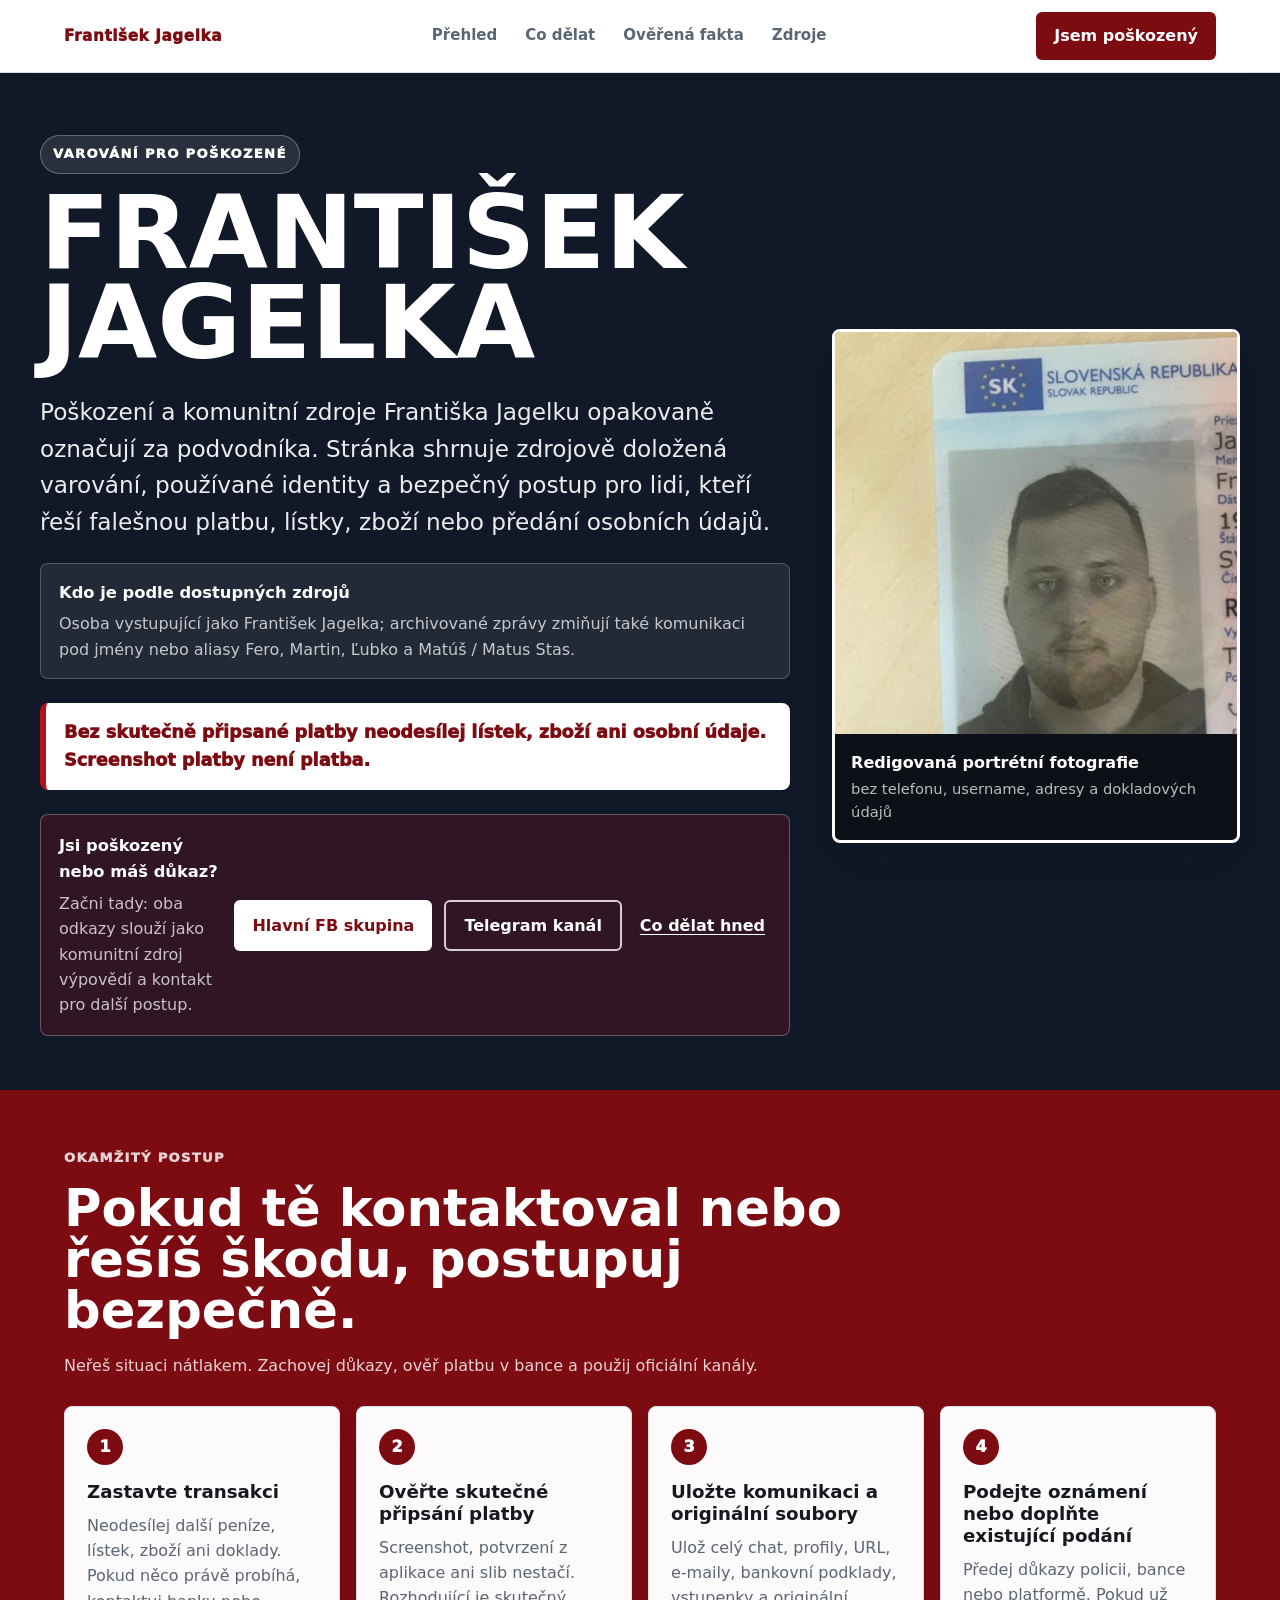
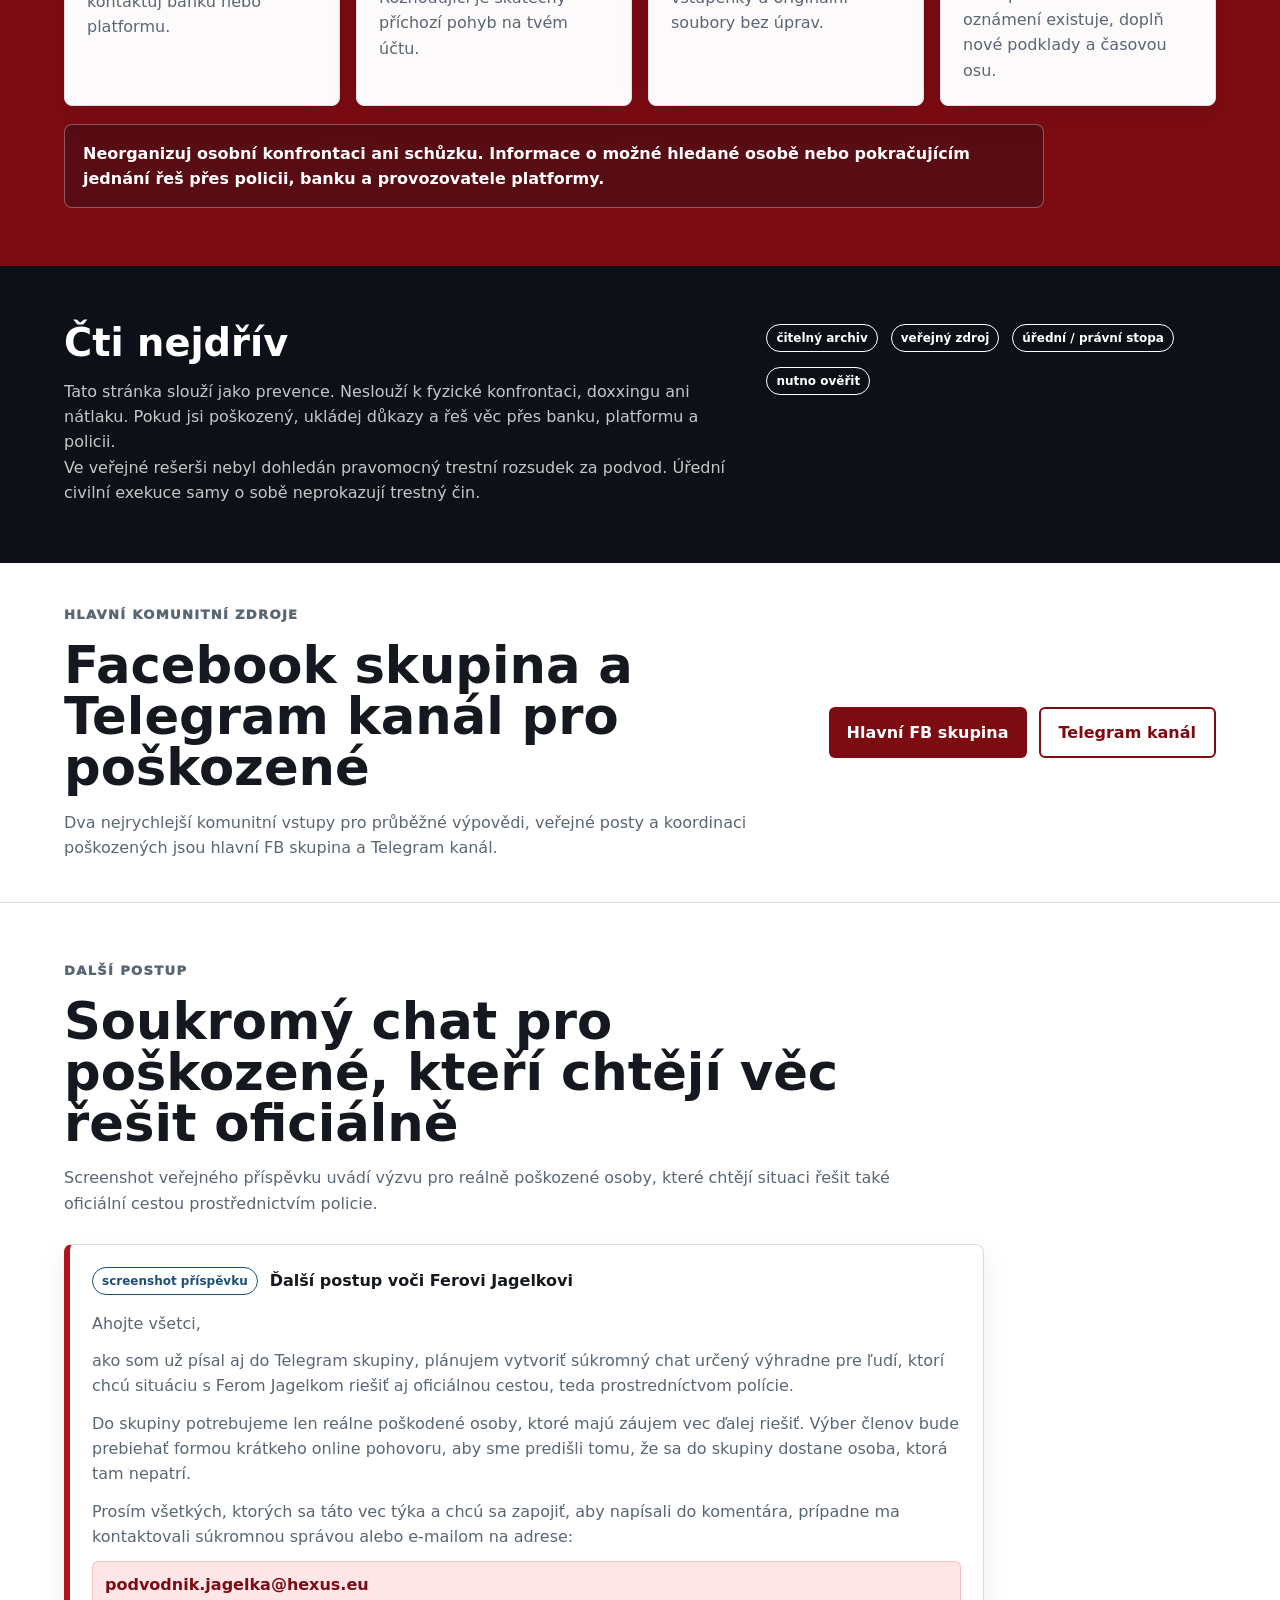
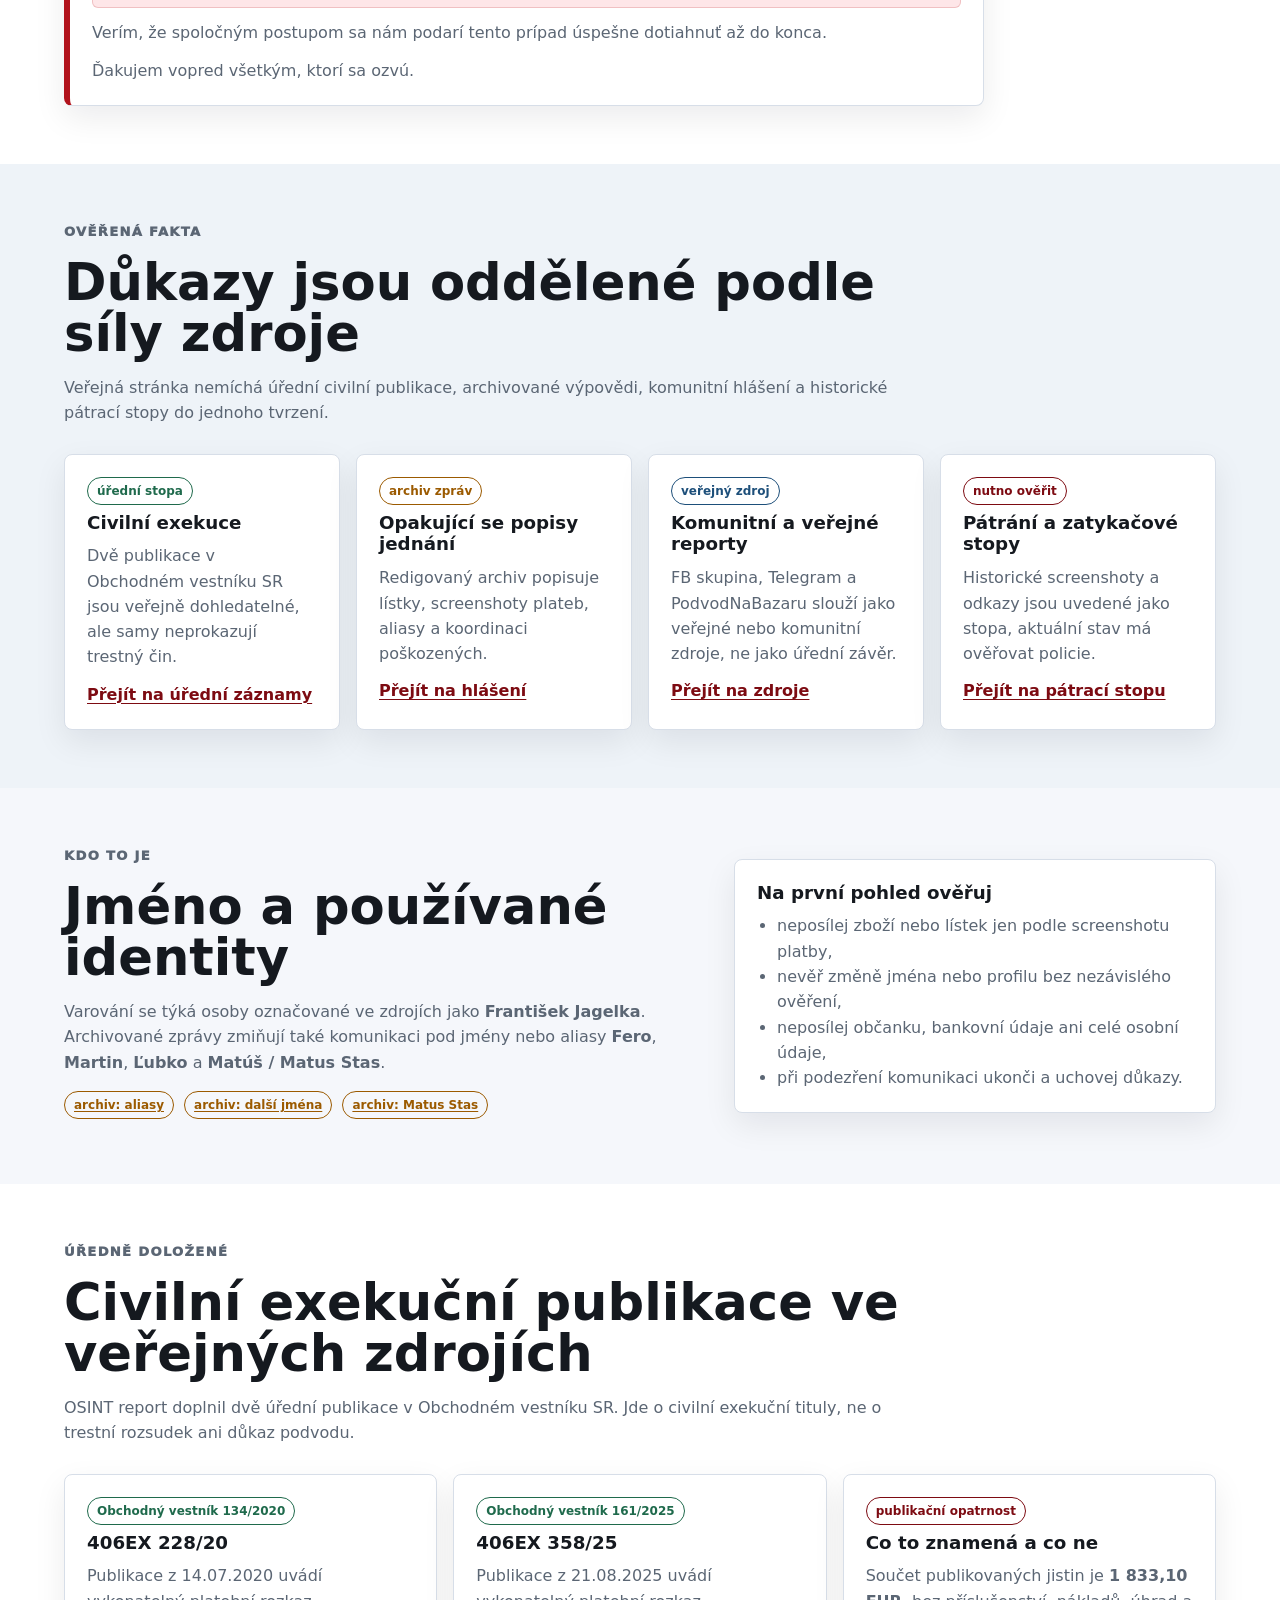
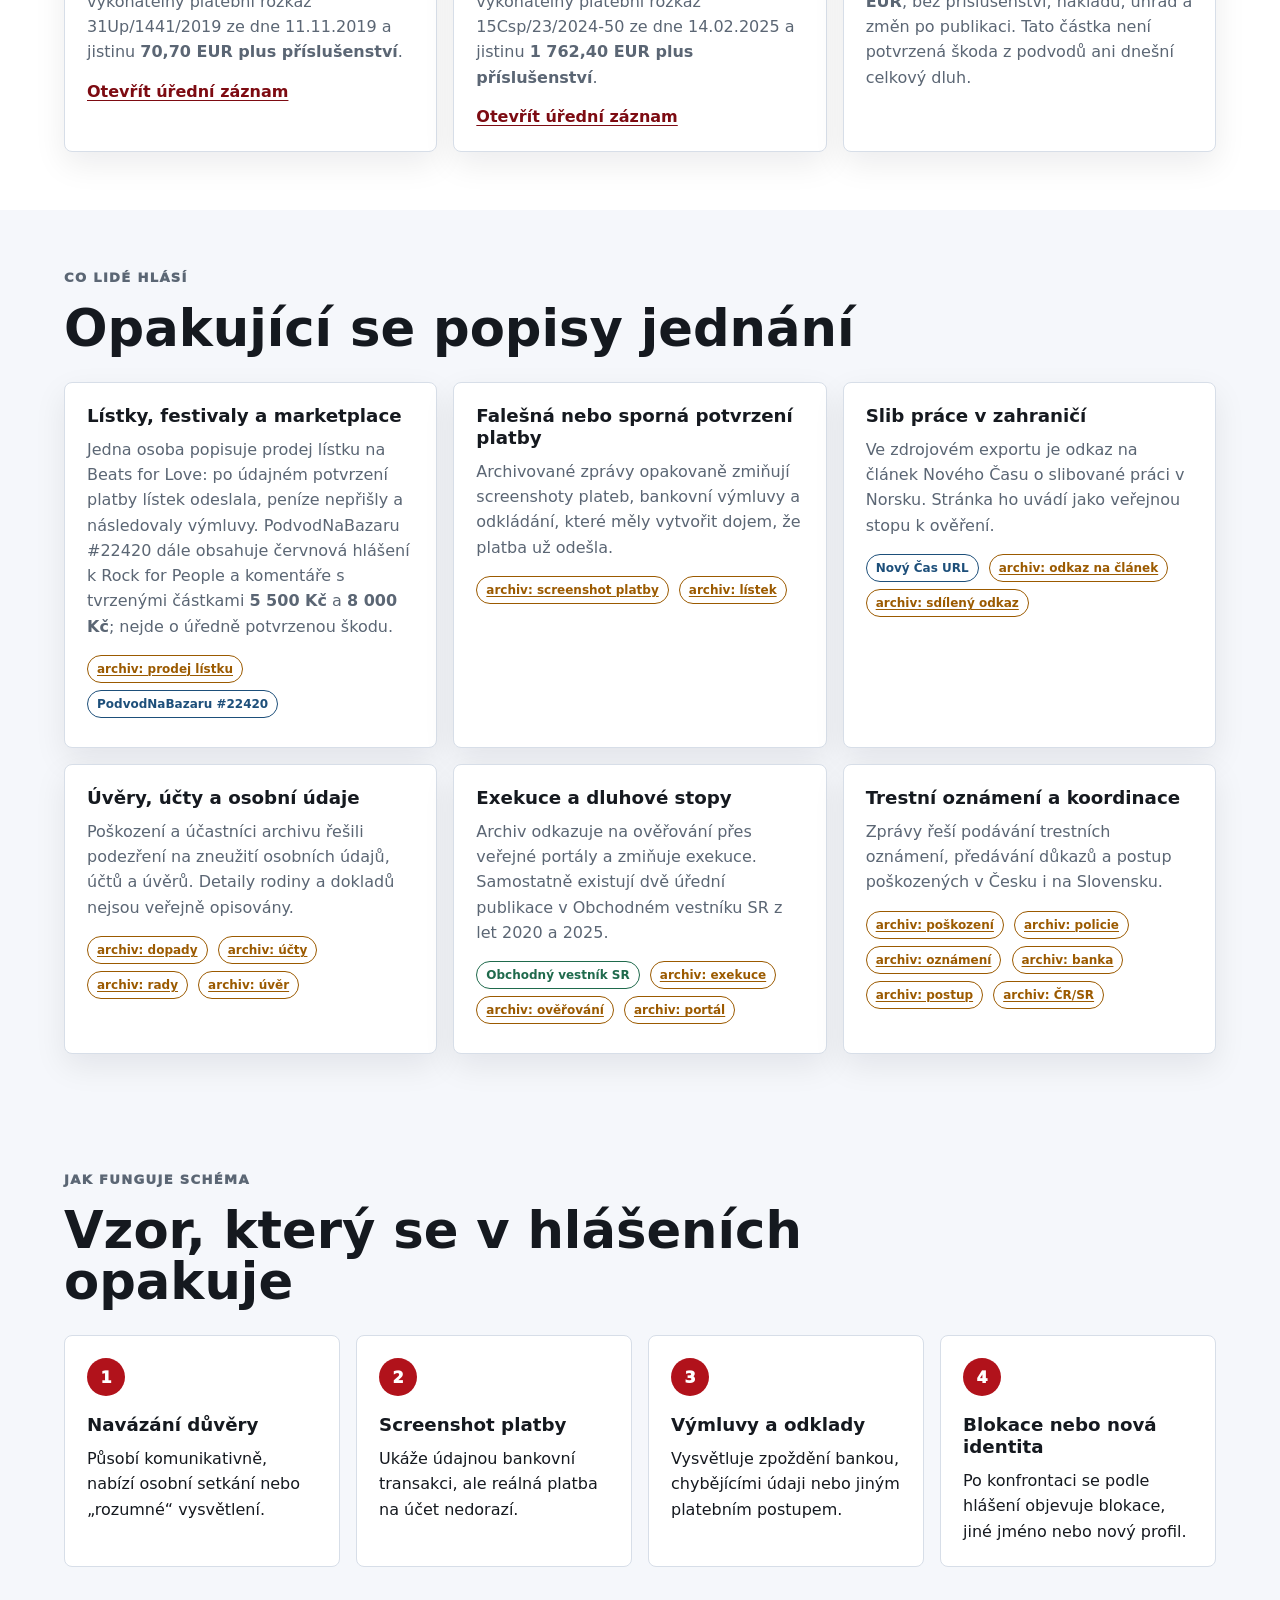
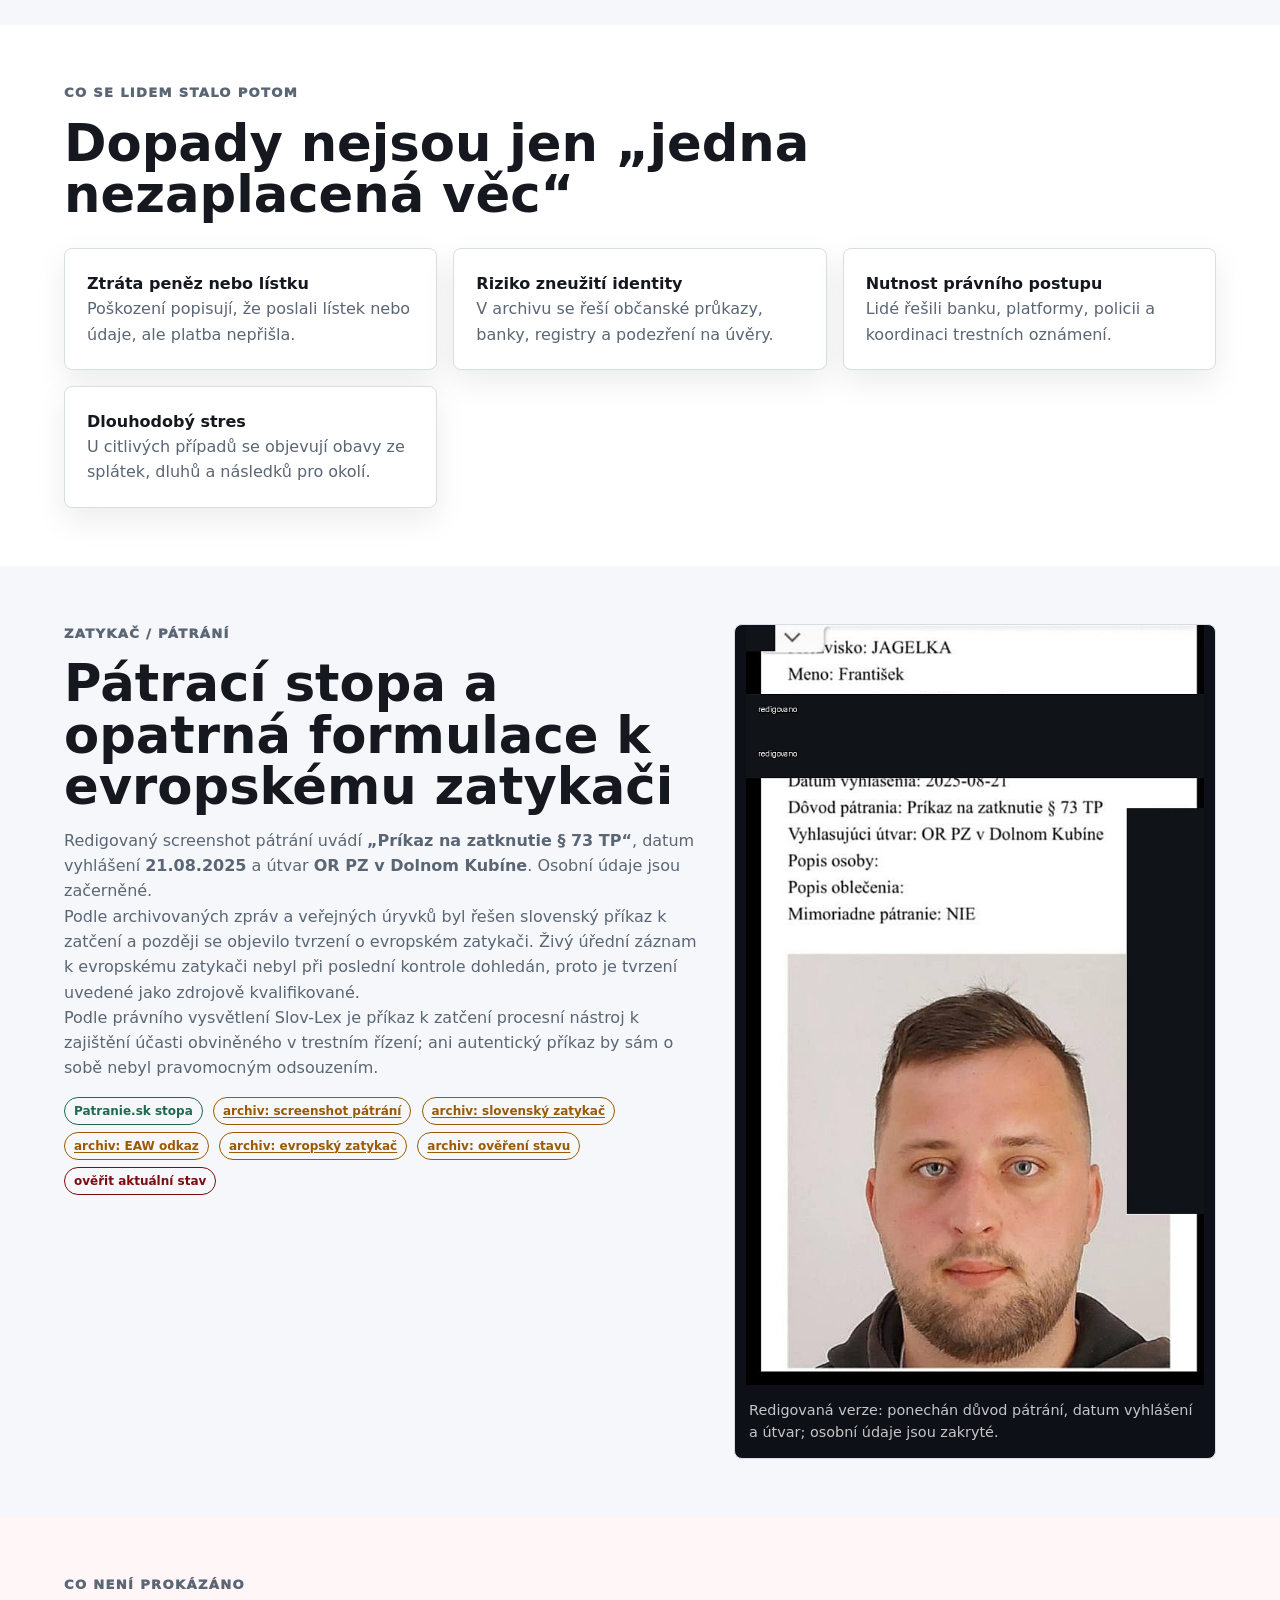
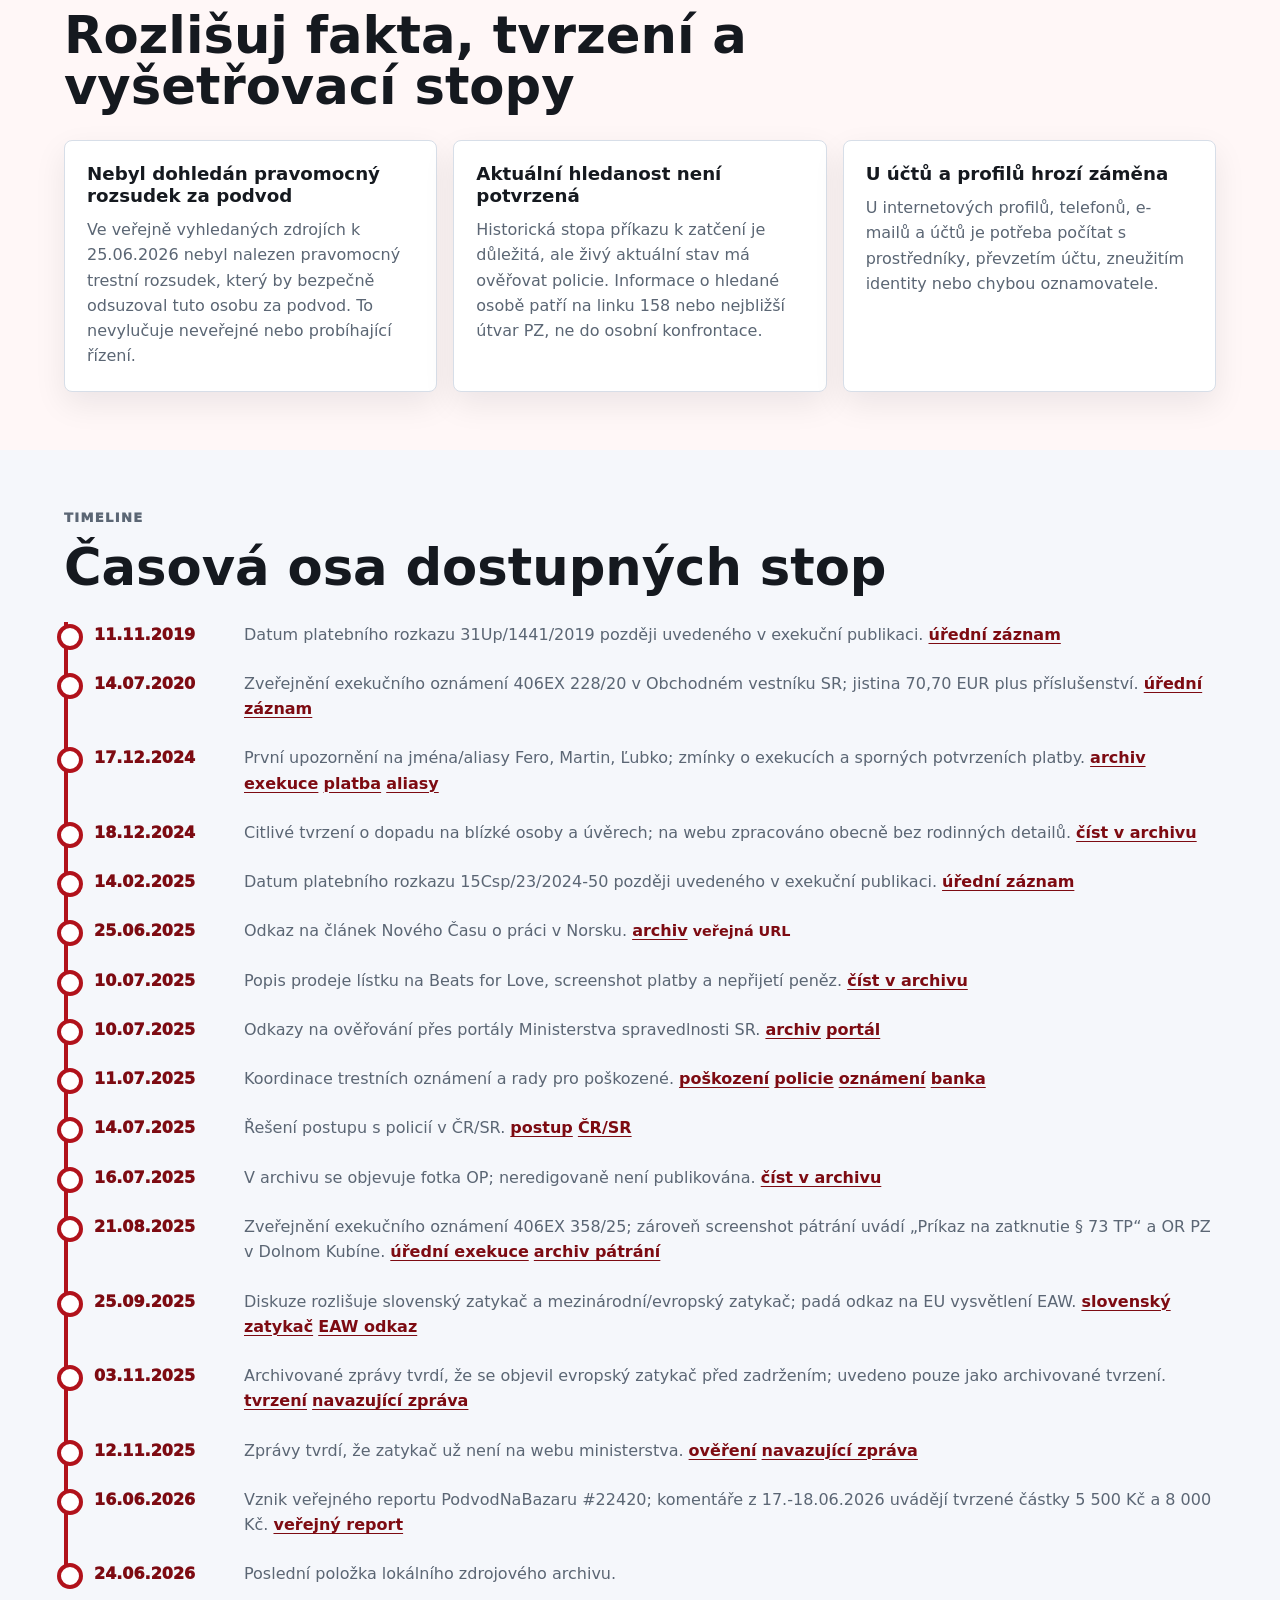
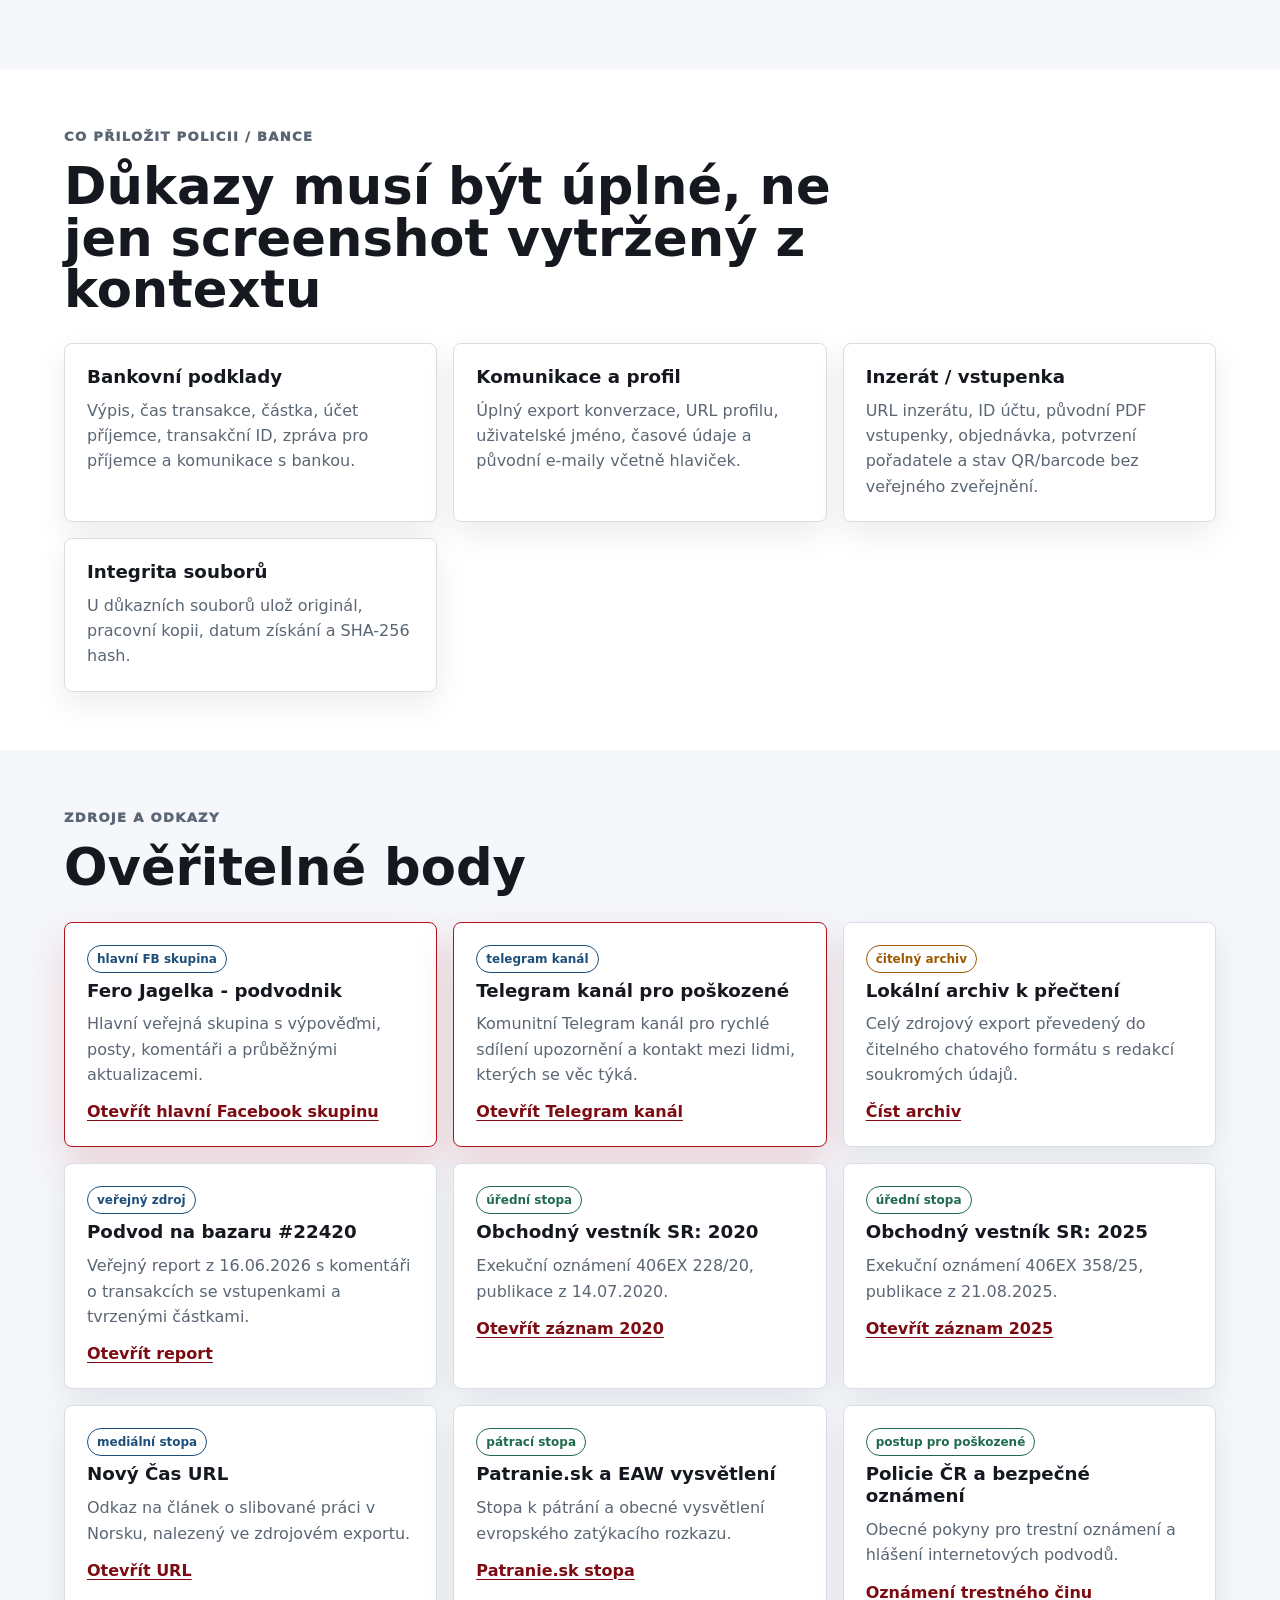
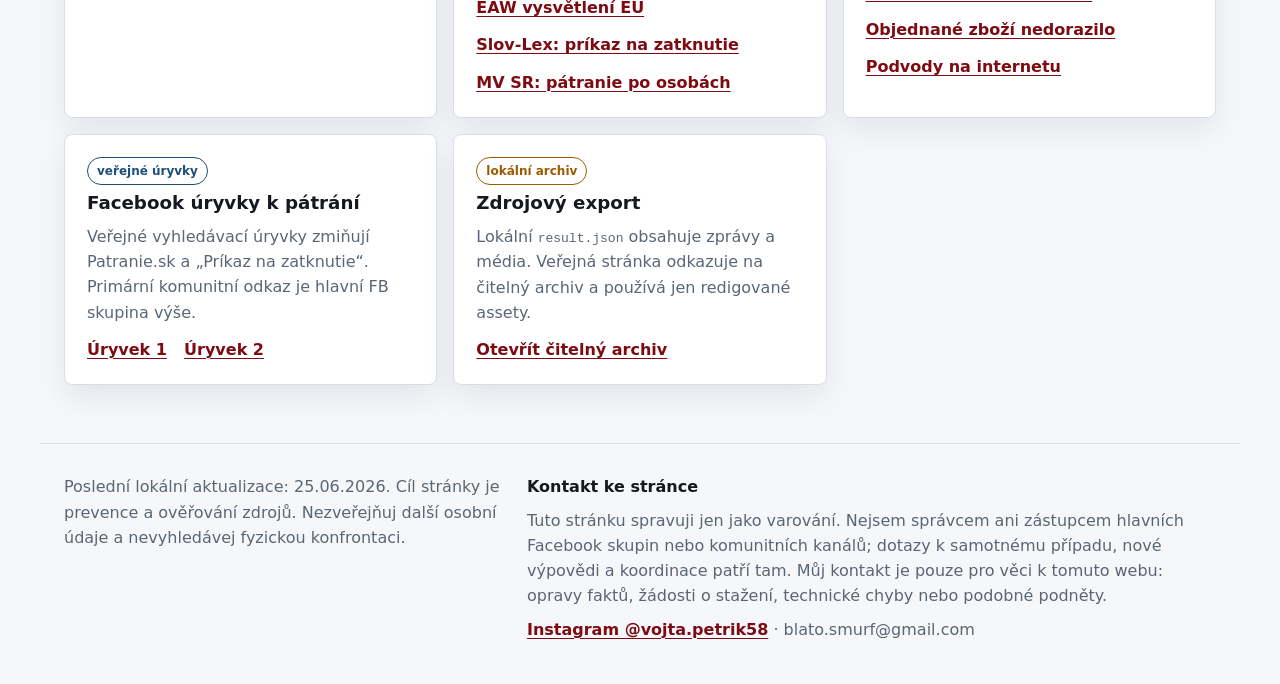
==== commit 685e5e35: "Add site contact notice" ====
--- a/index.html
+++ b/index.html
@@ -368,7 +368,7 @@
                             adrese:
                         </p>
                         <p class="contact-line">
-                            podvodnik.jagelka [zavináč] hexus.eu
+                            podvodnik.jagelka@hexus.eu
                         </p>
                         <p>
                             Verím, že spoločným postupom sa nám podarí tento
@@ -1299,11 +1299,35 @@
         </main>
 
         <footer class="footer">
-            <p>
-                Poslední lokální aktualizace: 25.06.2026. Cíl stránky je
-                prevence a ověřování zdrojů. Nezveřejňuj další osobní údaje a
-                nevyhledávej fyzickou konfrontaci.
-            </p>
+            <div class="footer-grid">
+                <div>
+                    <p>
+                        Poslední lokální aktualizace: 25.06.2026. Cíl stránky
+                        je prevence a ověřování zdrojů. Nezveřejňuj další
+                        osobní údaje a nevyhledávej fyzickou konfrontaci.
+                    </p>
+                </div>
+                <div class="footer-contact" aria-label="Kontakt ke stránce">
+                    <strong>Kontakt ke stránce</strong>
+                    <p>
+                        Tuto stránku spravuji jen jako varování. Nejsem
+                        správcem ani zástupcem hlavních Facebook skupin nebo
+                        komunitních kanálů; dotazy k samotnému případu, nové
+                        výpovědi a koordinace patří tam. Můj kontakt je pouze
+                        pro věci k tomuto webu: opravy faktů, žádosti o stažení,
+                        technické chyby nebo podobné podněty.
+                    </p>
+                    <p>
+                        <a
+                            href="https://www.instagram.com/vojta.petrik58/"
+                            target="_blank"
+                            rel="noopener noreferrer"
+                            >Instagram @vojta.petrik58</a
+                        >
+                        · blato.smurf@gmail.com
+                    </p>
+                </div>
+            </div>
         </footer>
     </body>
 </html>
--- a/styles.css
+++ b/styles.css
@@ -896,6 +896,21 @@
   padding: 30px 24px 42px;
 }
 
+.footer-grid {
+  display: grid;
+  gap: 20px;
+  grid-template-columns: minmax(0, 0.9fr) minmax(0, 1.4fr);
+}
+
+.footer-contact {
+  display: grid;
+  gap: 8px;
+}
+
+.footer-contact strong {
+  color: var(--ink);
+}
+
 @media (max-width: 980px) {
   .hero-grid,
   .warning-band,
@@ -910,6 +925,7 @@
   .action-grid,
   .checklist-grid,
   .source-list,
+  .footer-grid,
   .flow {
     grid-template-columns: 1fr;
   }
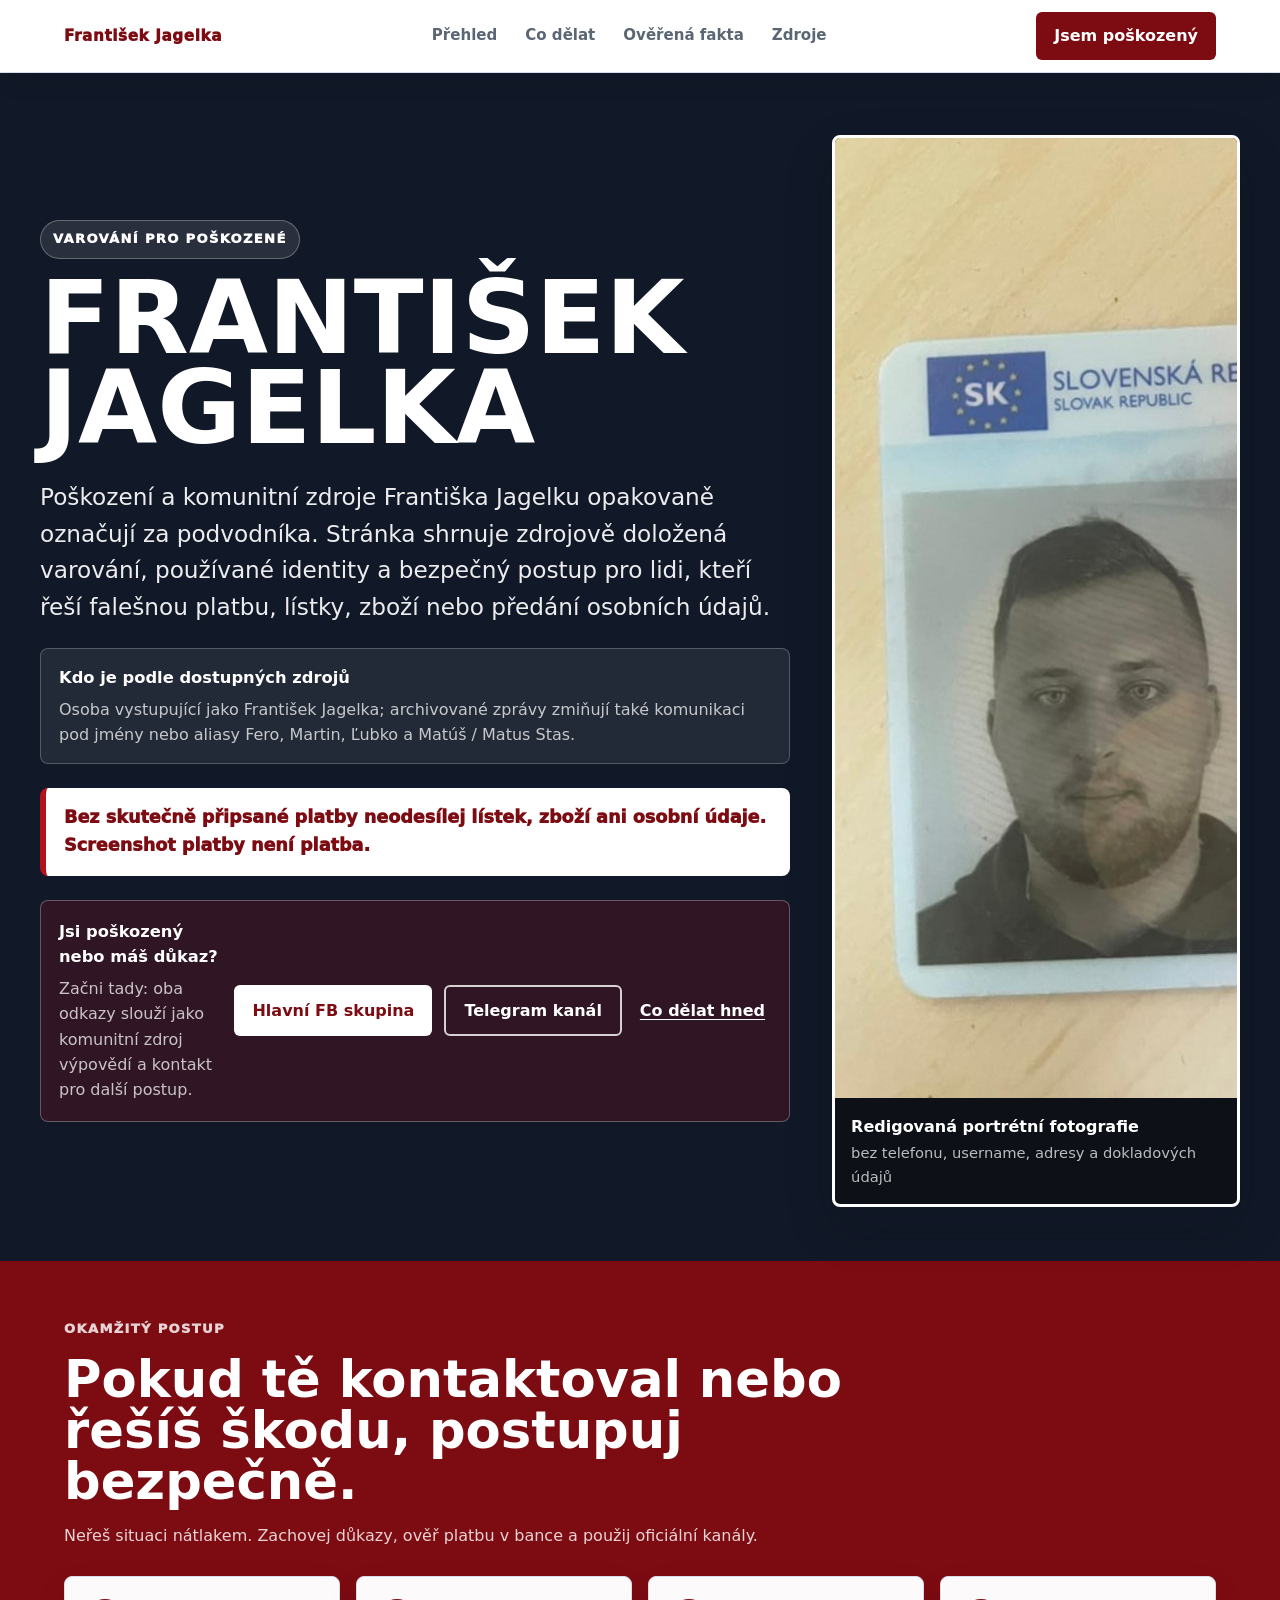
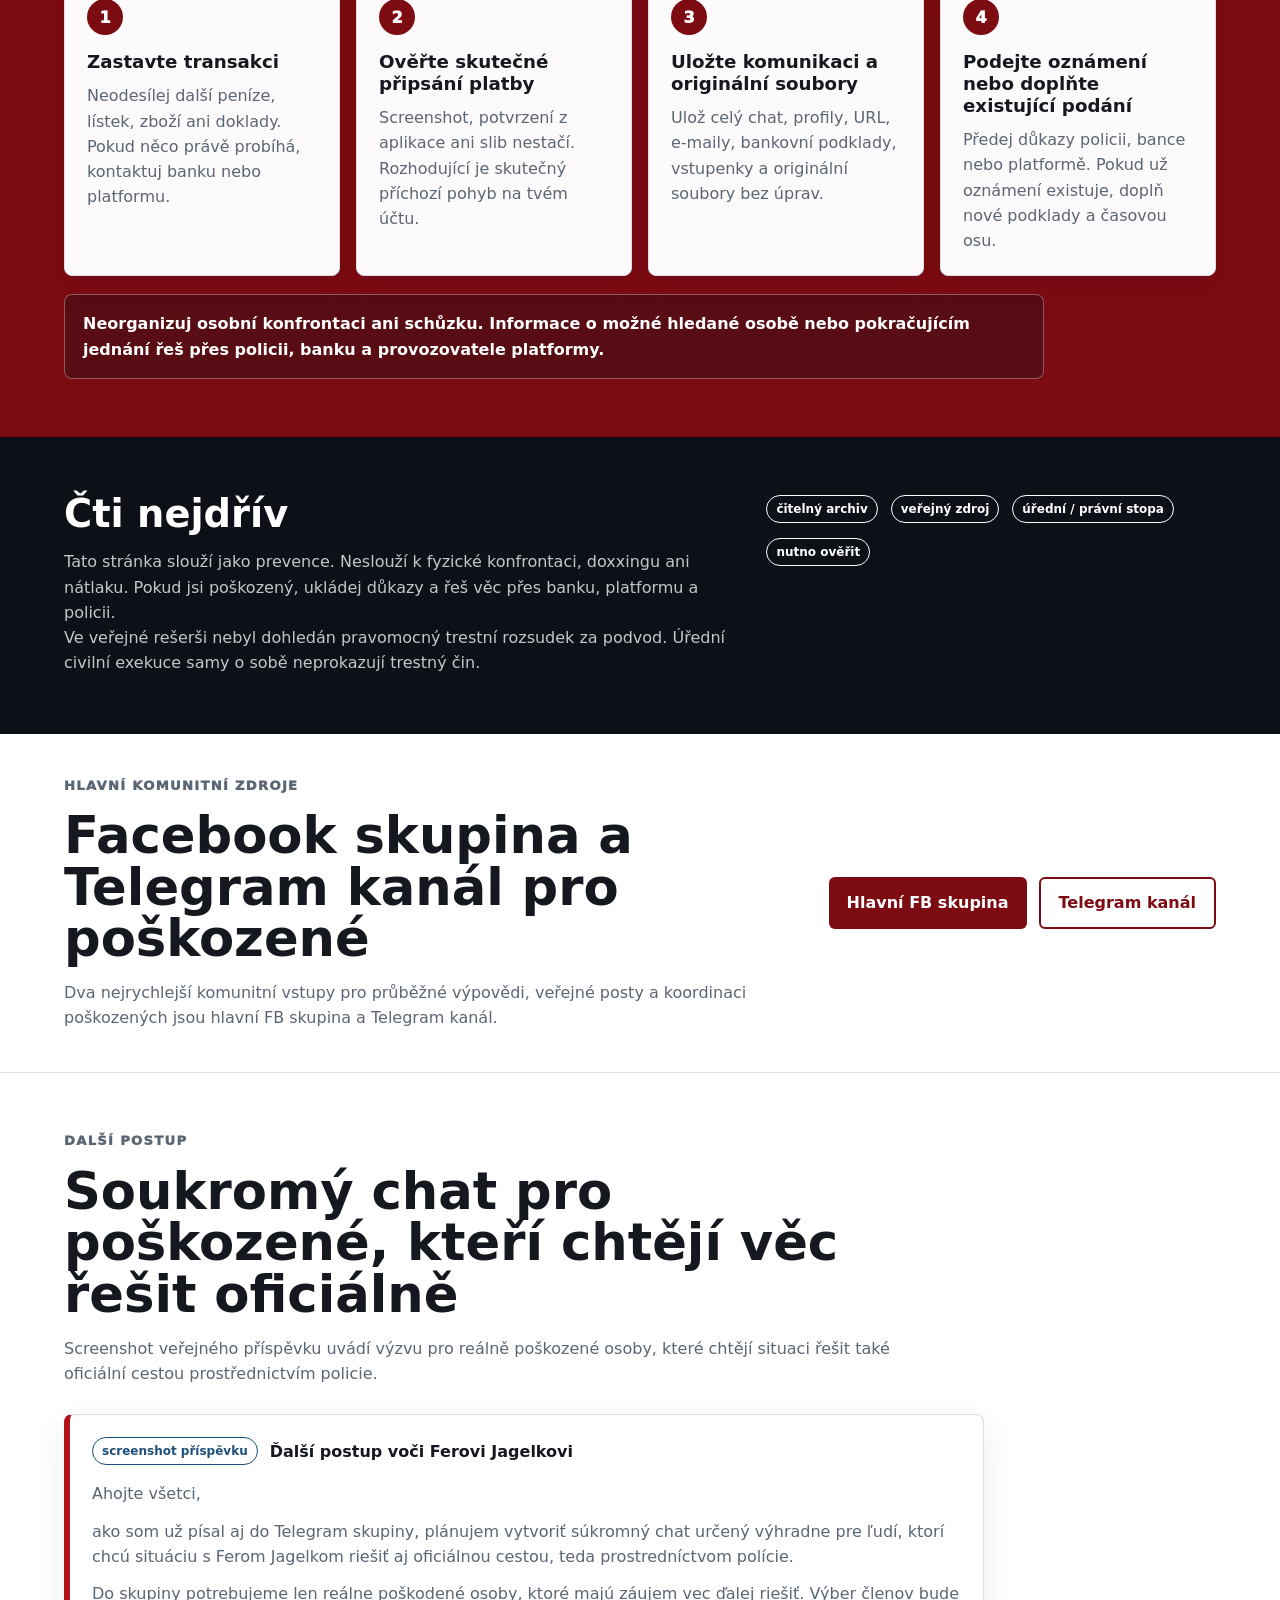
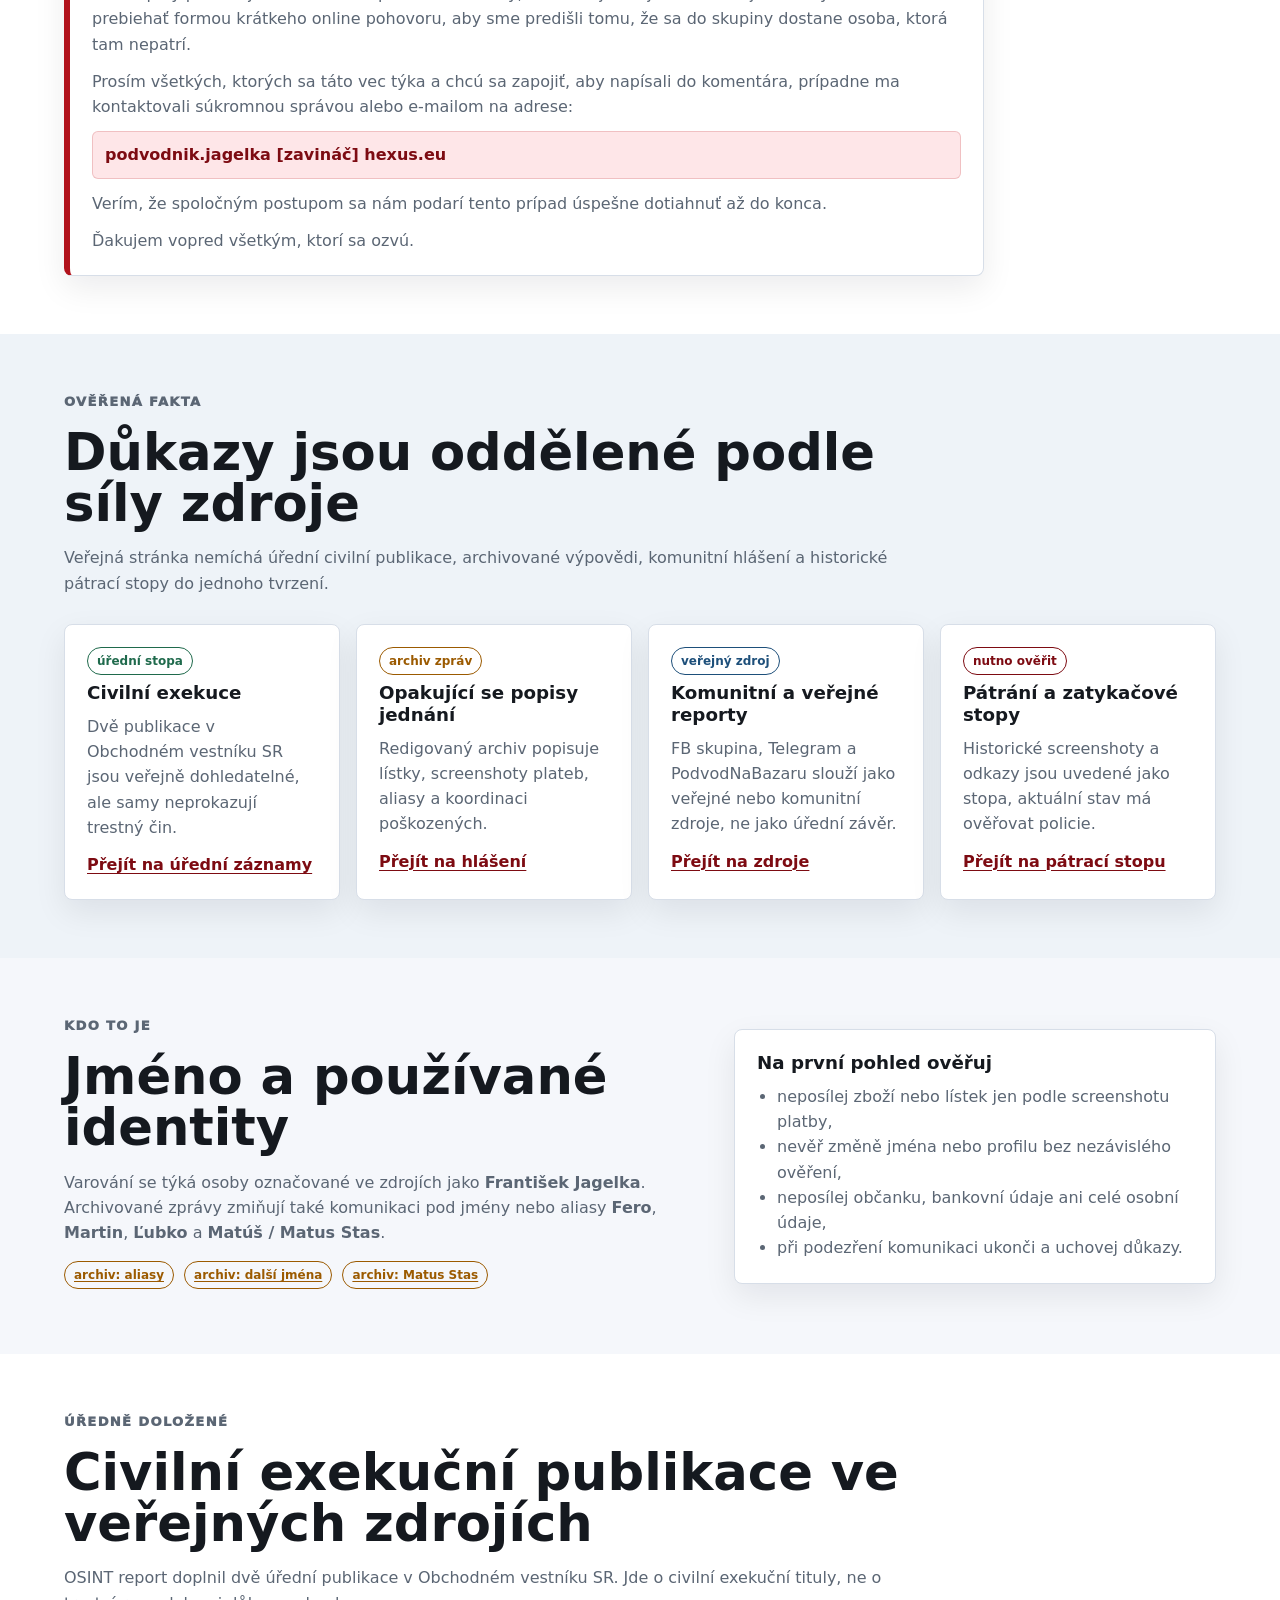
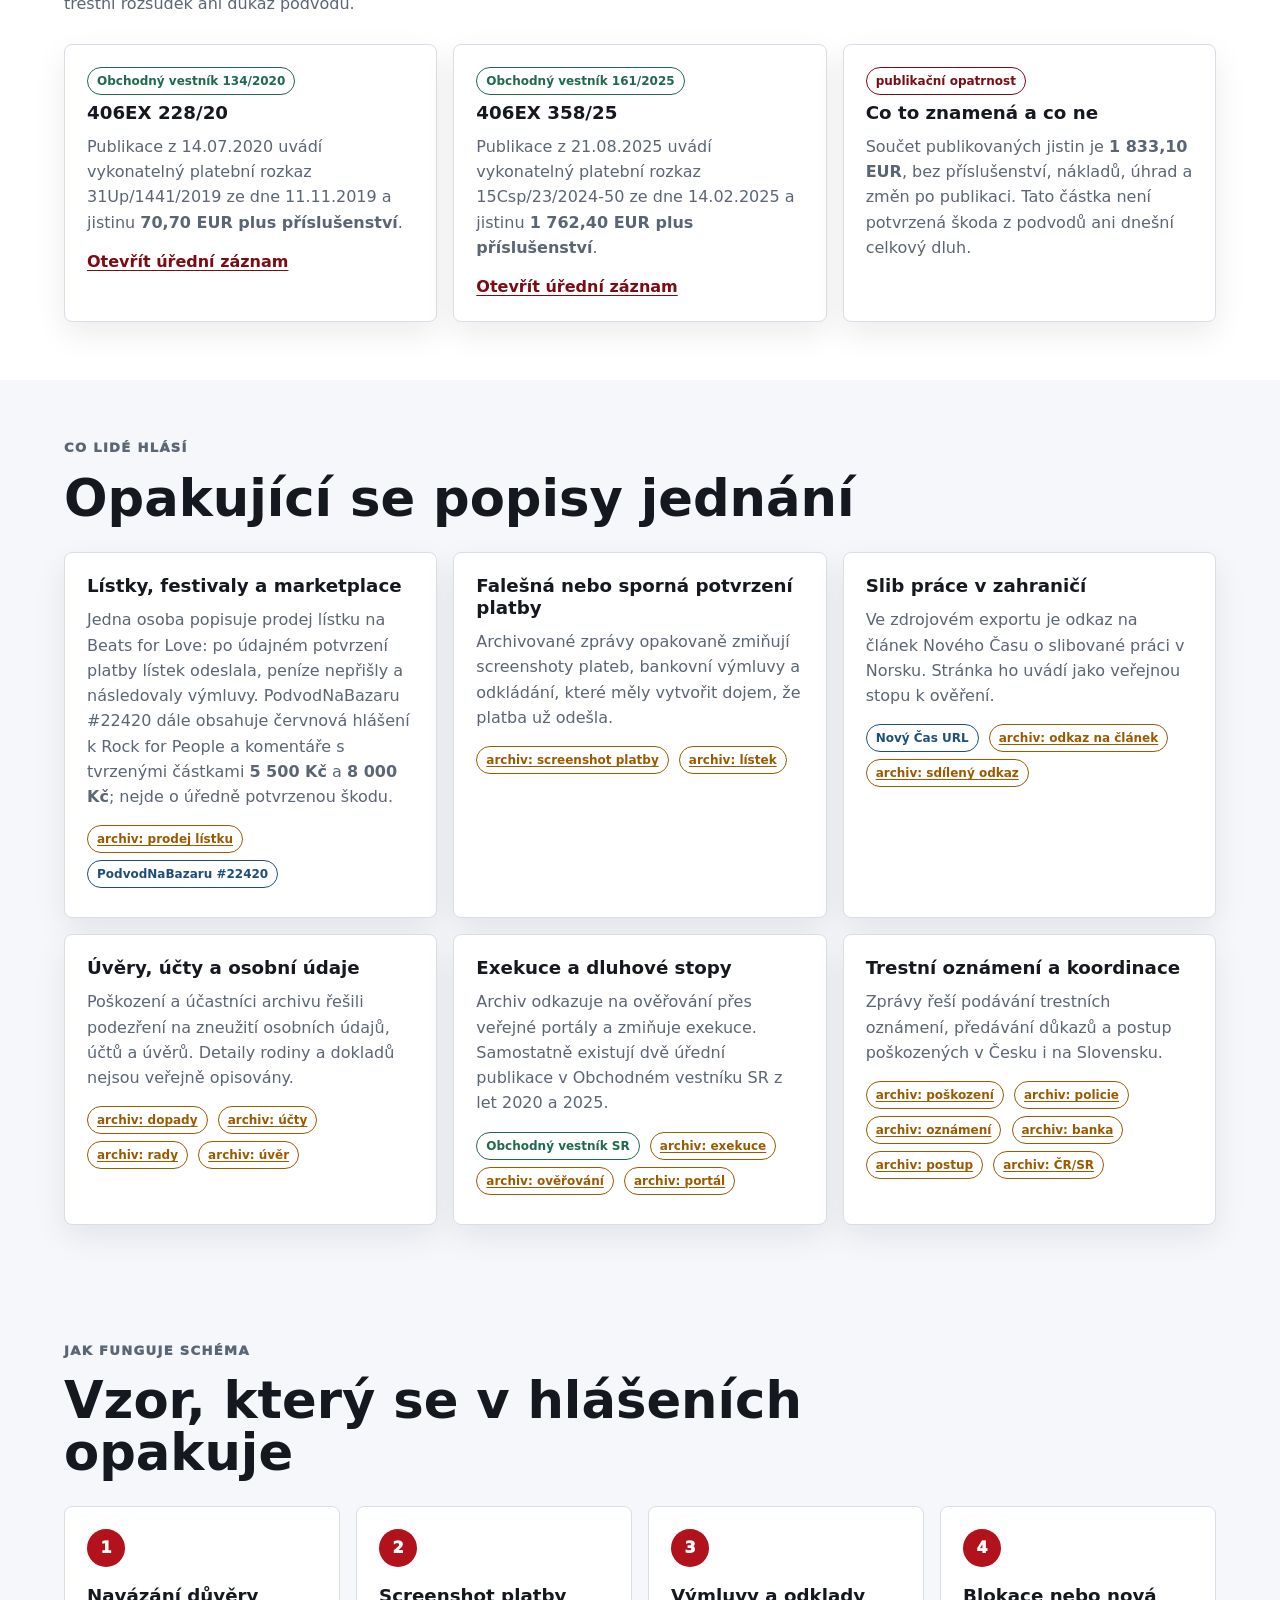
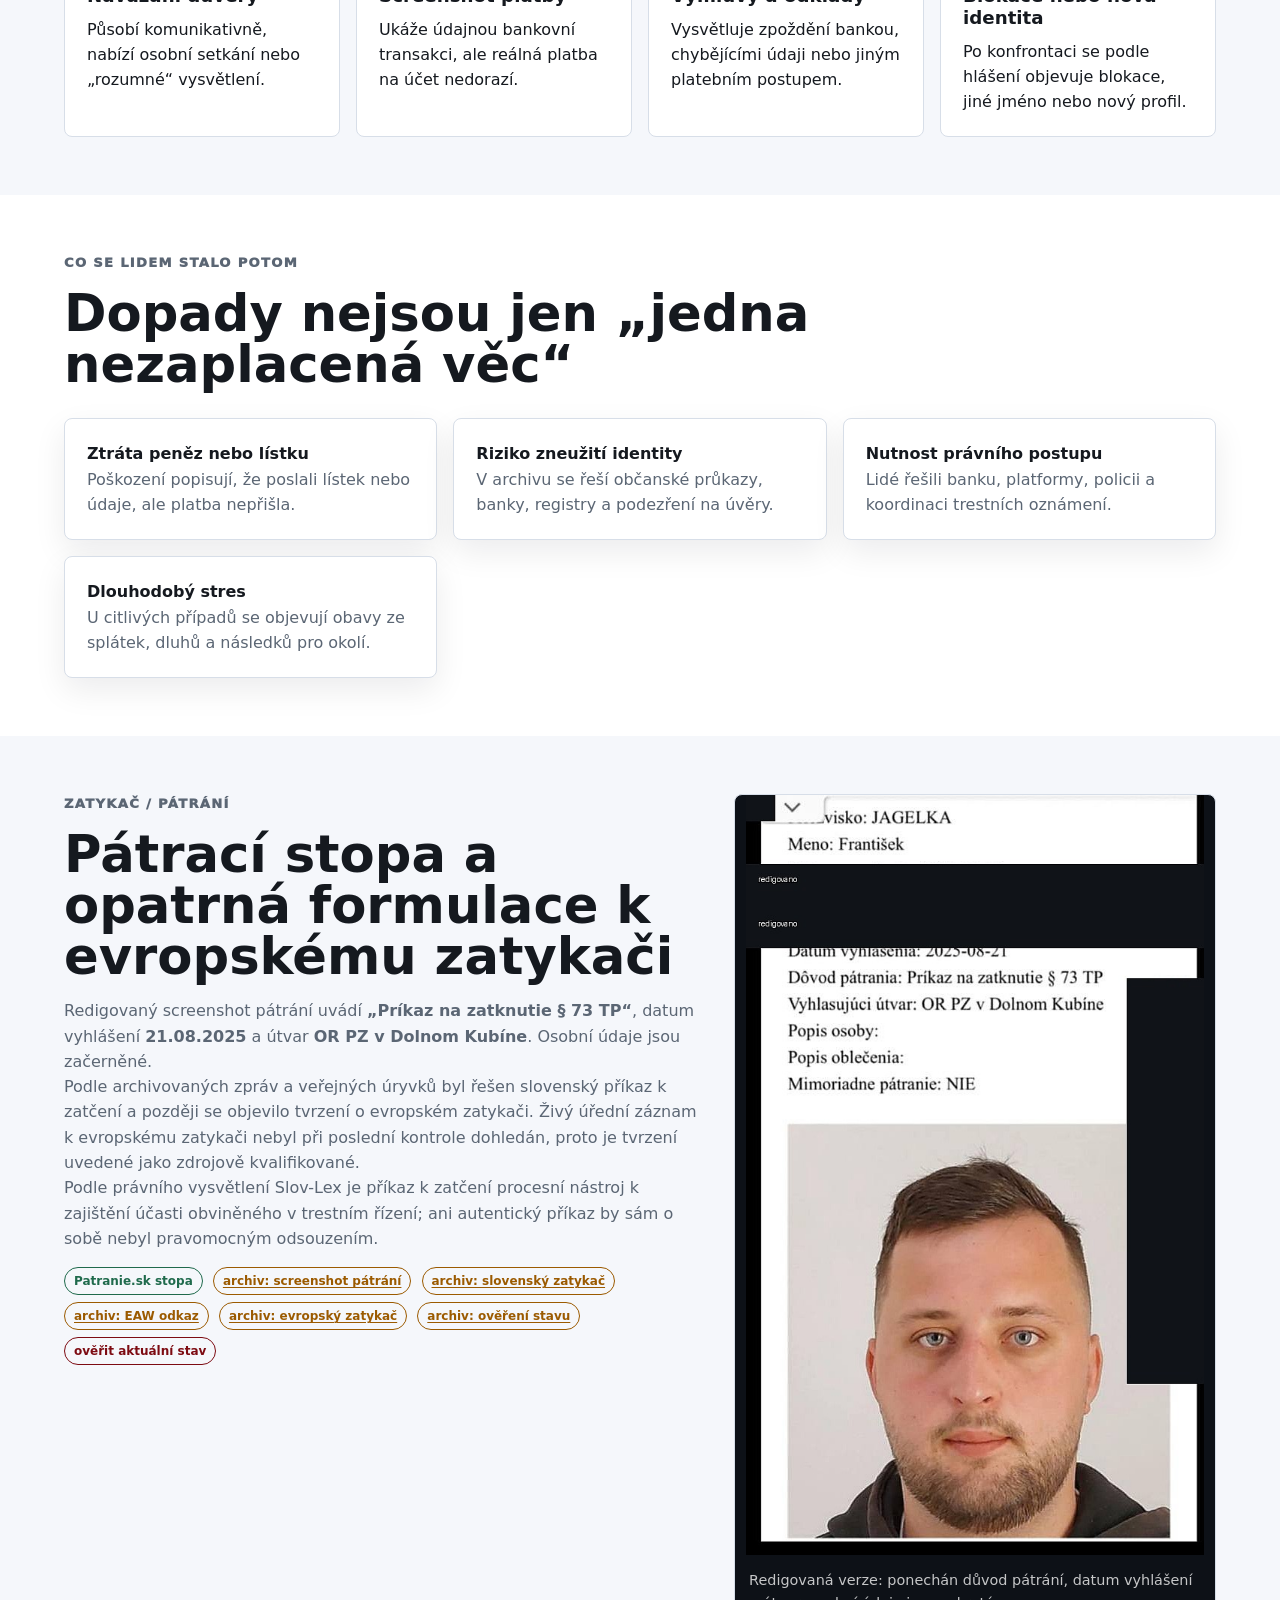
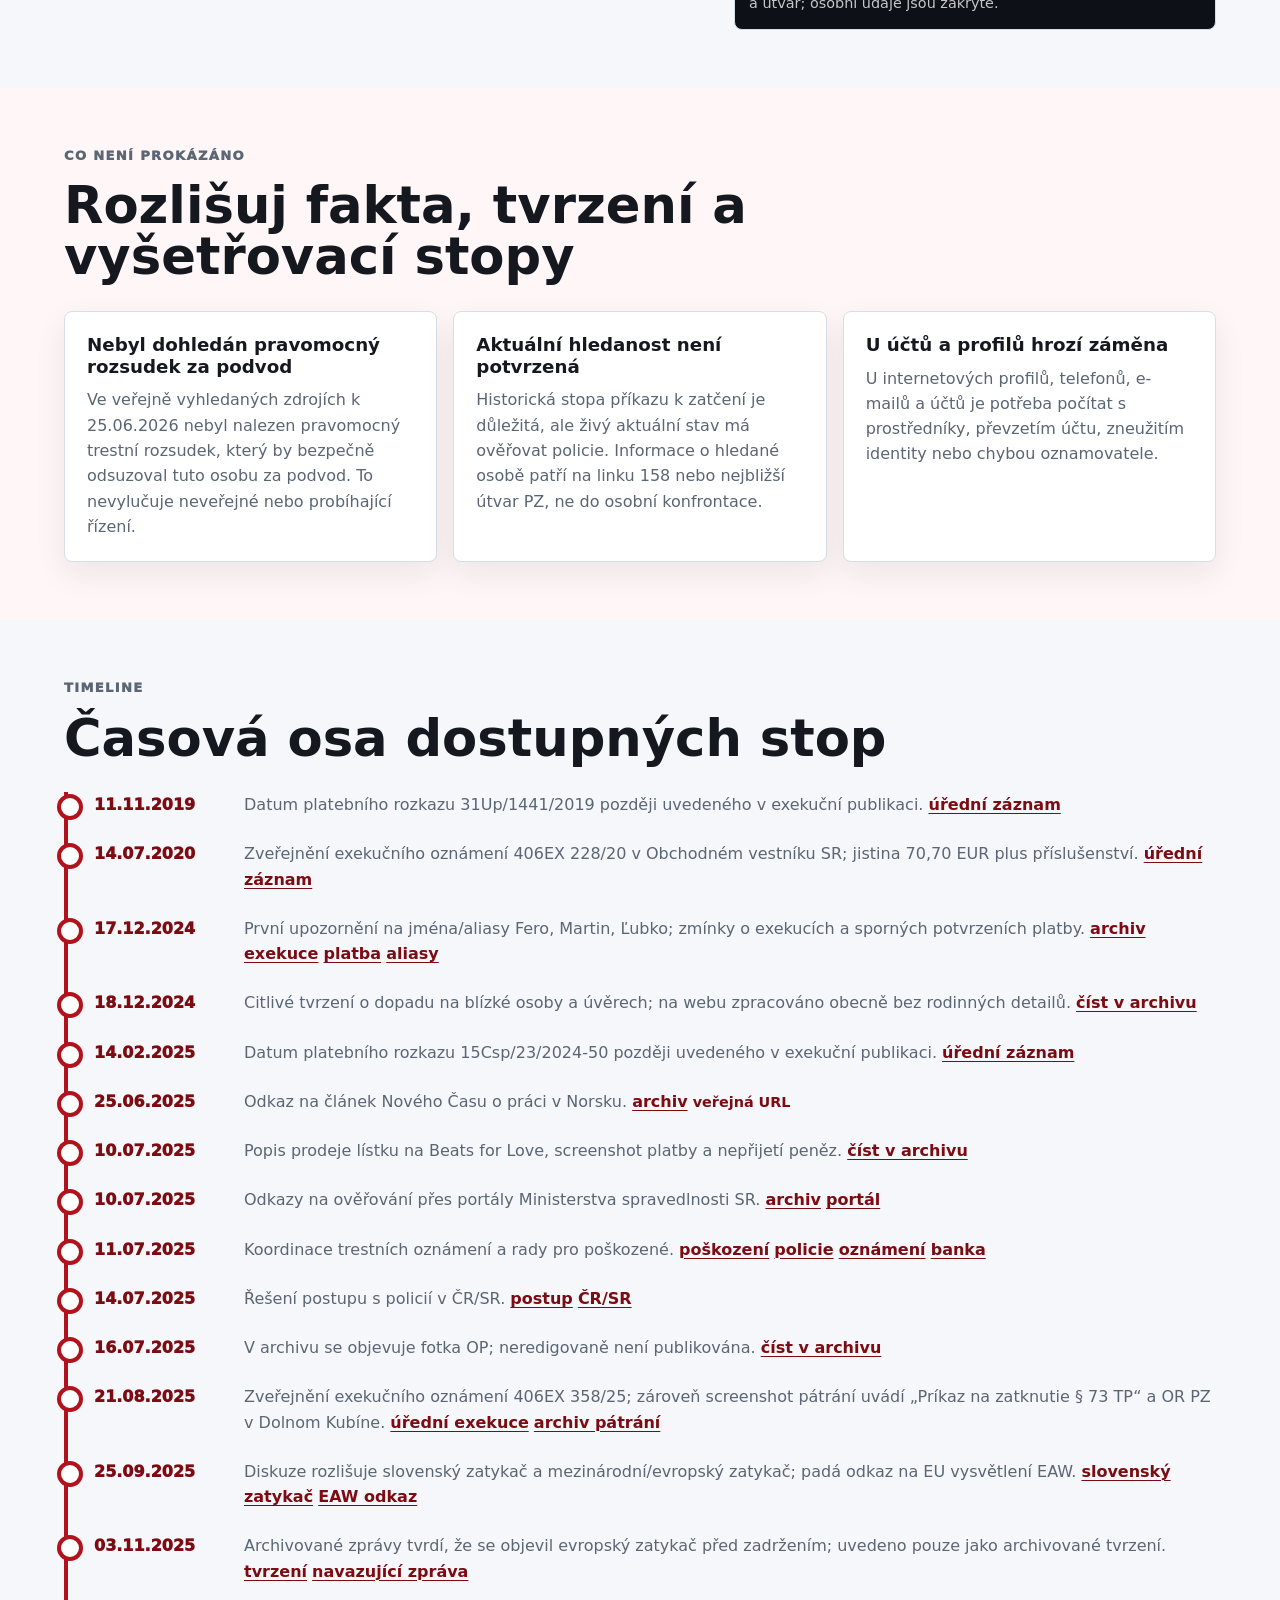
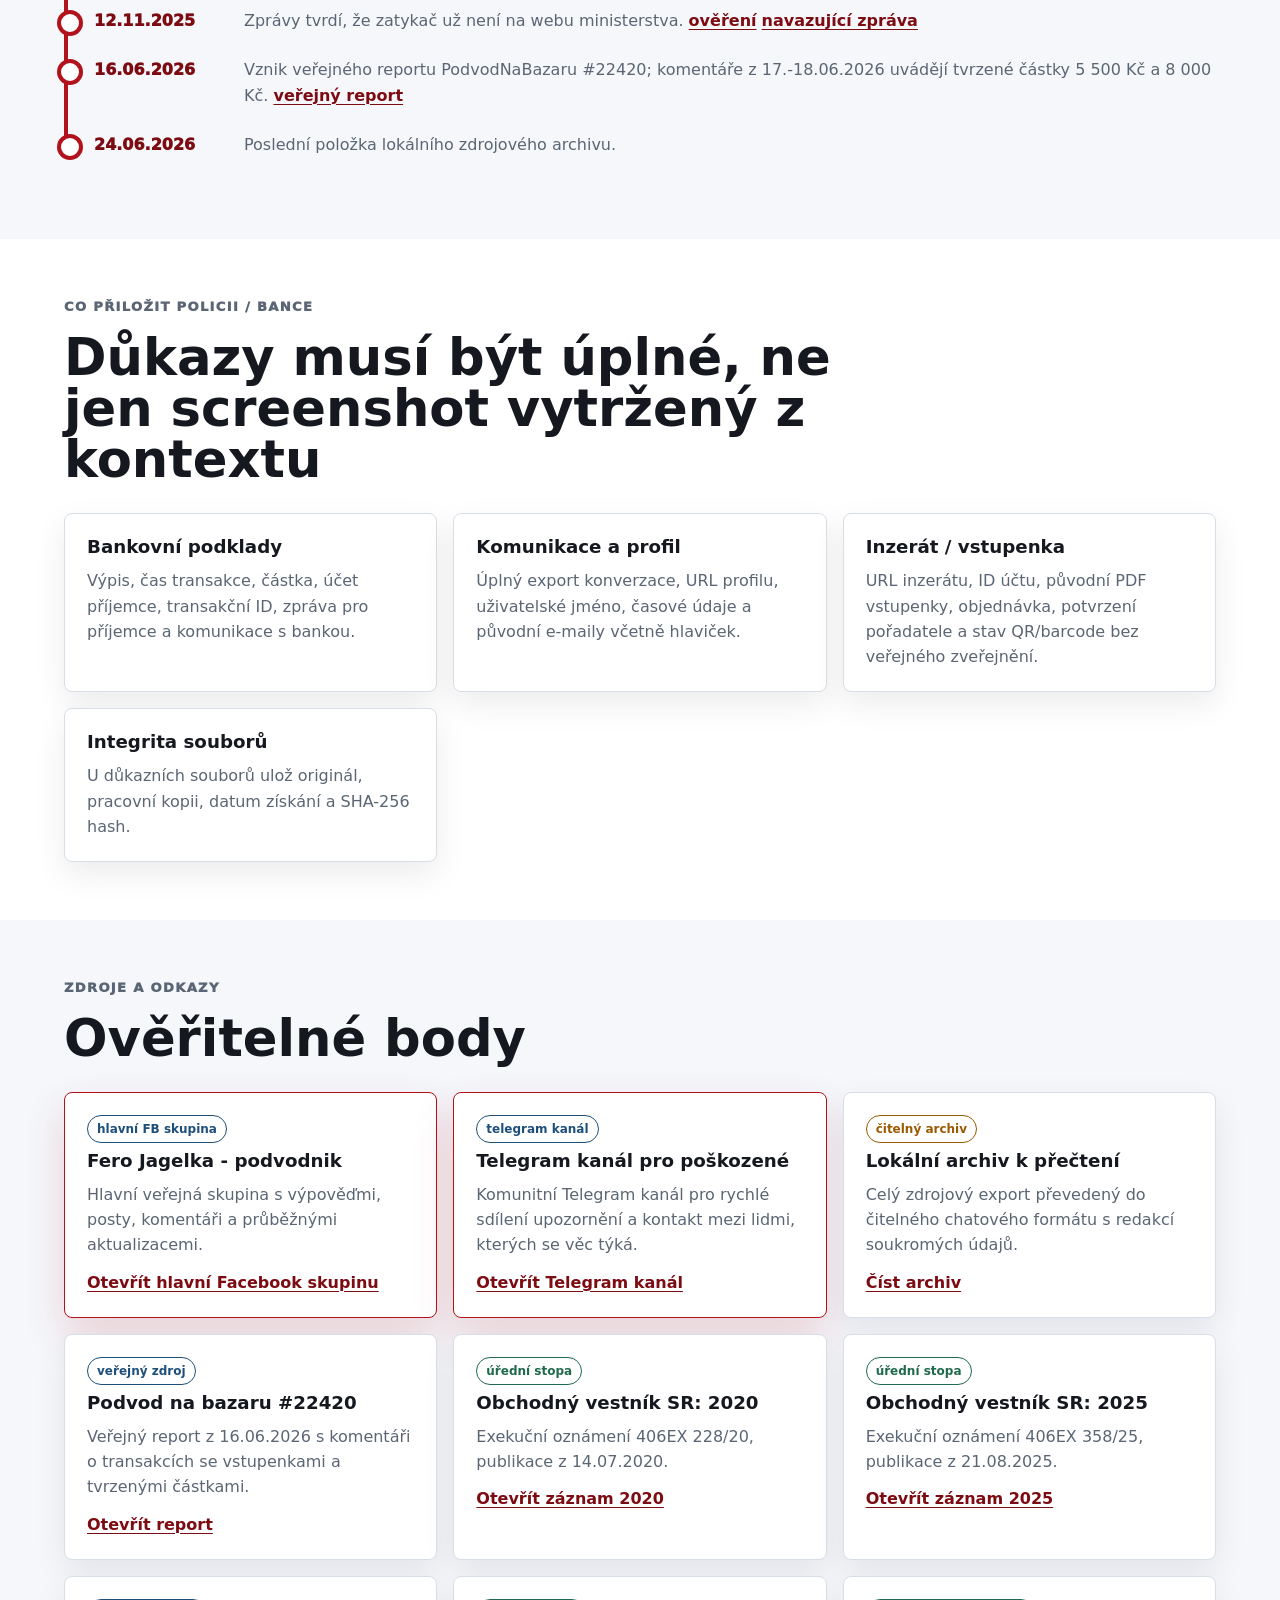
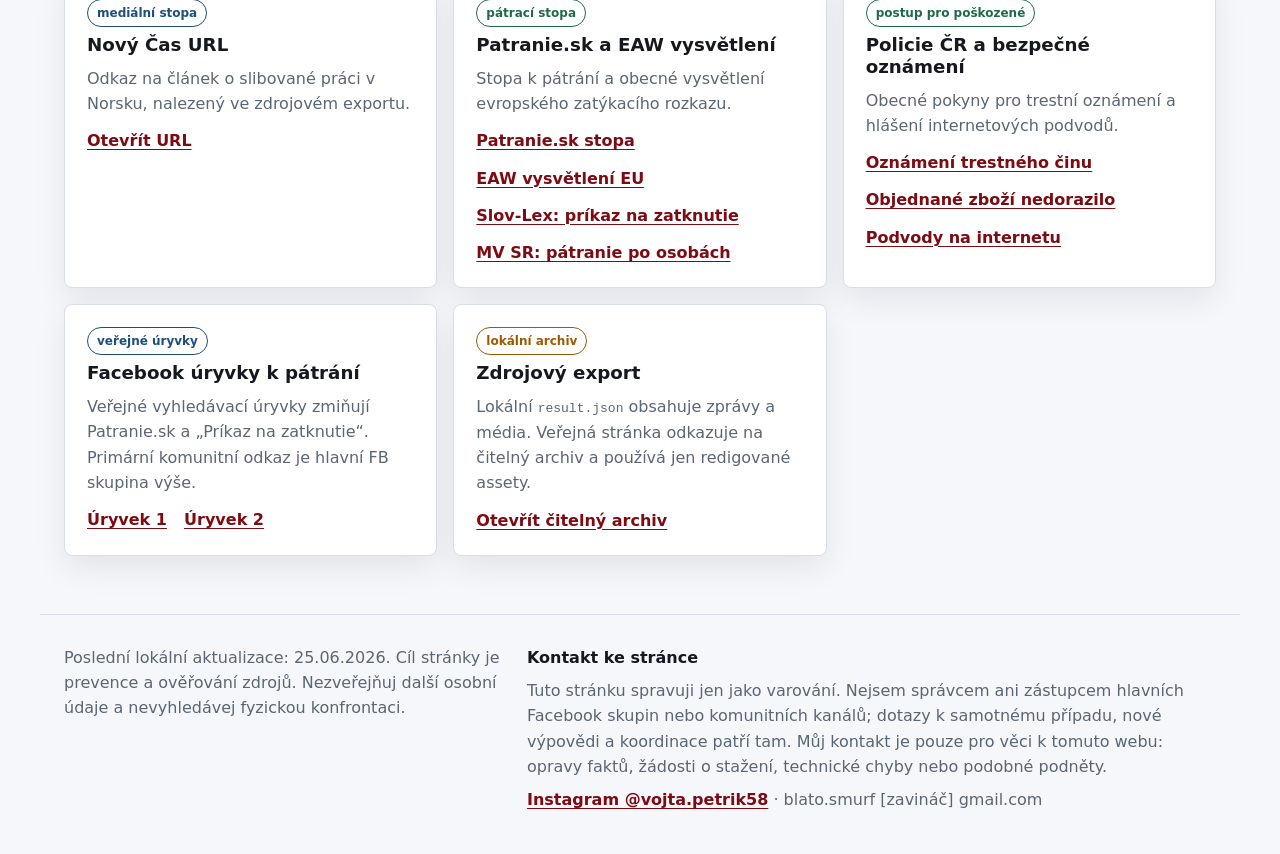
==== commit 3a80b574: "Improve search metadata and crawler signals" ====
--- a/index.html
+++ b/index.html
@@ -15,7 +15,9 @@
             name="robots"
             content="index,follow,max-image-preview:large,max-snippet:-1,max-video-preview:-1"
         />
+        <meta name="author" content="Vojtech Petrik" />
         <link rel="canonical" href="https://jagelka.cz/" />
+        <link rel="sitemap" type="application/xml" href="/sitemap.xml" />
         <meta property="og:type" content="website" />
         <meta property="og:locale" content="cs_CZ" />
         <meta property="og:site_name" content="Varování: František Jagelka" />
@@ -36,6 +38,10 @@
             property="og:image:alt"
             content="Redigovaná profilová fotografie osoby označované jako František Jagelka"
         />
+        <meta property="og:image:width" content="613" />
+        <meta property="og:image:height" content="960" />
+        <meta property="og:updated_time" content="2026-06-25T16:30:00+02:00" />
+        <meta property="article:modified_time" content="2026-06-25T16:30:00+02:00" />
         <meta name="twitter:card" content="summary_large_image" />
         <meta
             name="twitter:title"
@@ -64,15 +70,55 @@
                 "@context": "https://schema.org",
                 "@graph": [
                     {
+                        "@type": "WebSite",
+                        "@id": "https://jagelka.cz/#website",
+                        "url": "https://jagelka.cz/",
+                        "name": "Varování: František Jagelka",
+                        "alternateName": "František Jagelka - varování pro poškozené",
+                        "inLanguage": "cs"
+                    },
+                    {
+                        "@type": "BreadcrumbList",
+                        "@id": "https://jagelka.cz/#breadcrumb",
+                        "itemListElement": [
+                            {
+                                "@type": "ListItem",
+                                "position": 1,
+                                "name": "Varování",
+                                "item": "https://jagelka.cz/"
+                            }
+                        ]
+                    },
+                    {
                         "@type": "WebPage",
                         "@id": "https://jagelka.cz/#webpage",
                         "url": "https://jagelka.cz/",
                         "name": "František Jagelka: varování před hlášenými podvody",
+                        "isPartOf": {
+                            "@id": "https://jagelka.cz/#website"
+                        },
+                        "breadcrumb": {
+                            "@id": "https://jagelka.cz/#breadcrumb"
+                        },
                         "inLanguage": "cs",
+                        "datePublished": "2026-06-25",
+                        "dateModified": "2026-06-25T16:30:00+02:00",
                         "description": "Harm-reduction varování se zdroji, timeline a bezpečnými kroky pro lidi, kteří řeší hlášené podvody spojované se jménem František Jagelka.",
+                        "about": [
+                            {
+                                "@type": "Thing",
+                                "name": "František Jagelka"
+                            },
+                            {
+                                "@type": "Thing",
+                                "name": "hlášené podvody a falešné platby"
+                            }
+                        ],
                         "primaryImageOfPage": {
                             "@type": "ImageObject",
                             "url": "https://jagelka.cz/assets/jagelka-profile-redacted.jpg",
+                            "width": 613,
+                            "height": 960,
                             "caption": "Redigovaná profilová fotografie"
                         }
                     },
@@ -196,6 +242,11 @@
                         <img
                             src="assets/jagelka-profile-redacted.jpg"
                             alt="Redigovaná profilová fotografie osoby označované jako František Jagelka"
+                            width="613"
+                            height="960"
+                            loading="eager"
+                            decoding="async"
+                            fetchpriority="high"
                         />
                         <div class="person-caption">
                             <strong>Redigovaná portrétní fotografie</strong>
@@ -368,7 +419,7 @@
                             adrese:
                         </p>
                         <p class="contact-line">
-                            podvodnik.jagelka@hexus.eu
+                            podvodnik.jagelka [zavináč] hexus.eu
                         </p>
                         <p>
                             Verím, že spoločným postupom sa nám podarí tento
@@ -822,6 +873,10 @@
                     <img
                         src="assets/jagelka-warrant-redacted.jpg"
                         alt="Redigovaný screenshot pátrání s textem Príkaz na zatknutie"
+                        width="610"
+                        height="1012"
+                        loading="lazy"
+                        decoding="async"
                     />
                     <figcaption>
                         Redigovaná verze: ponechán důvod pátrání, datum
@@ -1324,7 +1379,7 @@
                             rel="noopener noreferrer"
                             >Instagram @vojta.petrik58</a
                         >
-                        · blato.smurf@gmail.com
+                        · blato.smurf [zavináč] gmail.com
                     </p>
                 </div>
             </div>
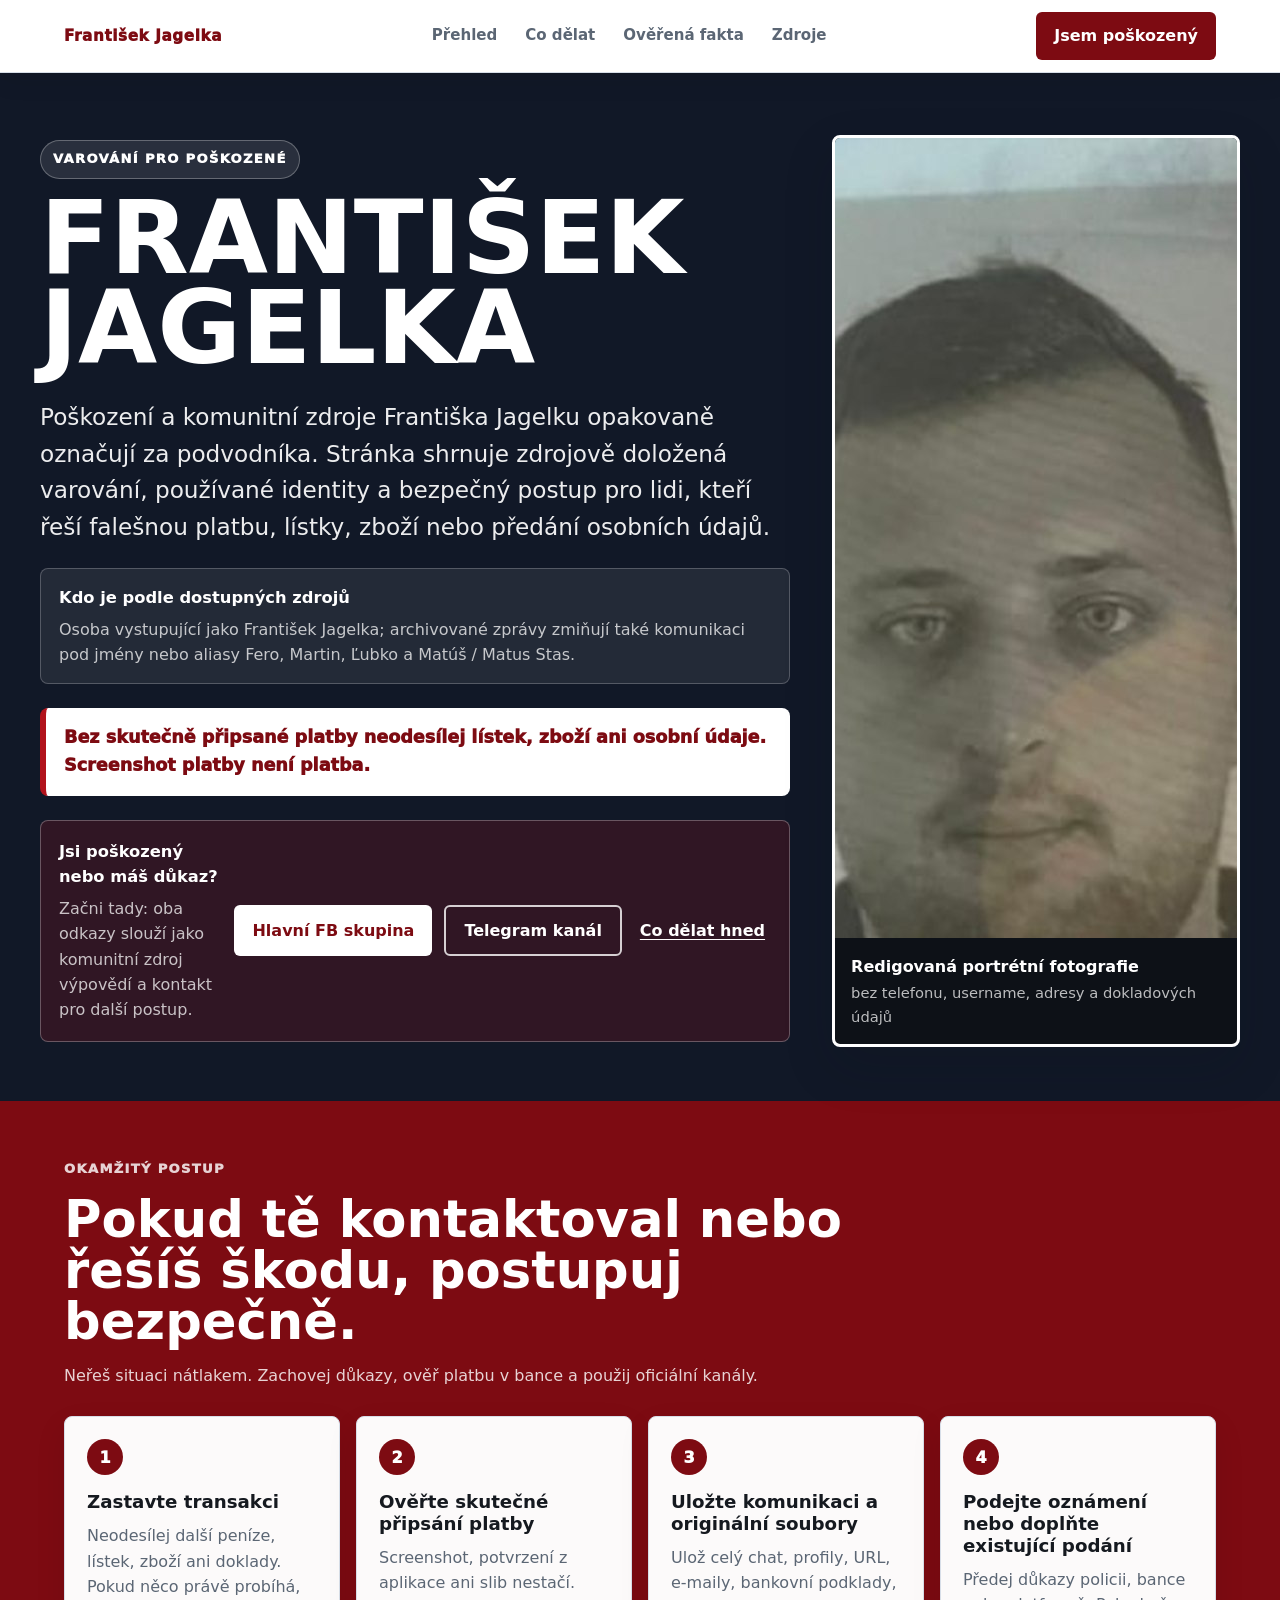
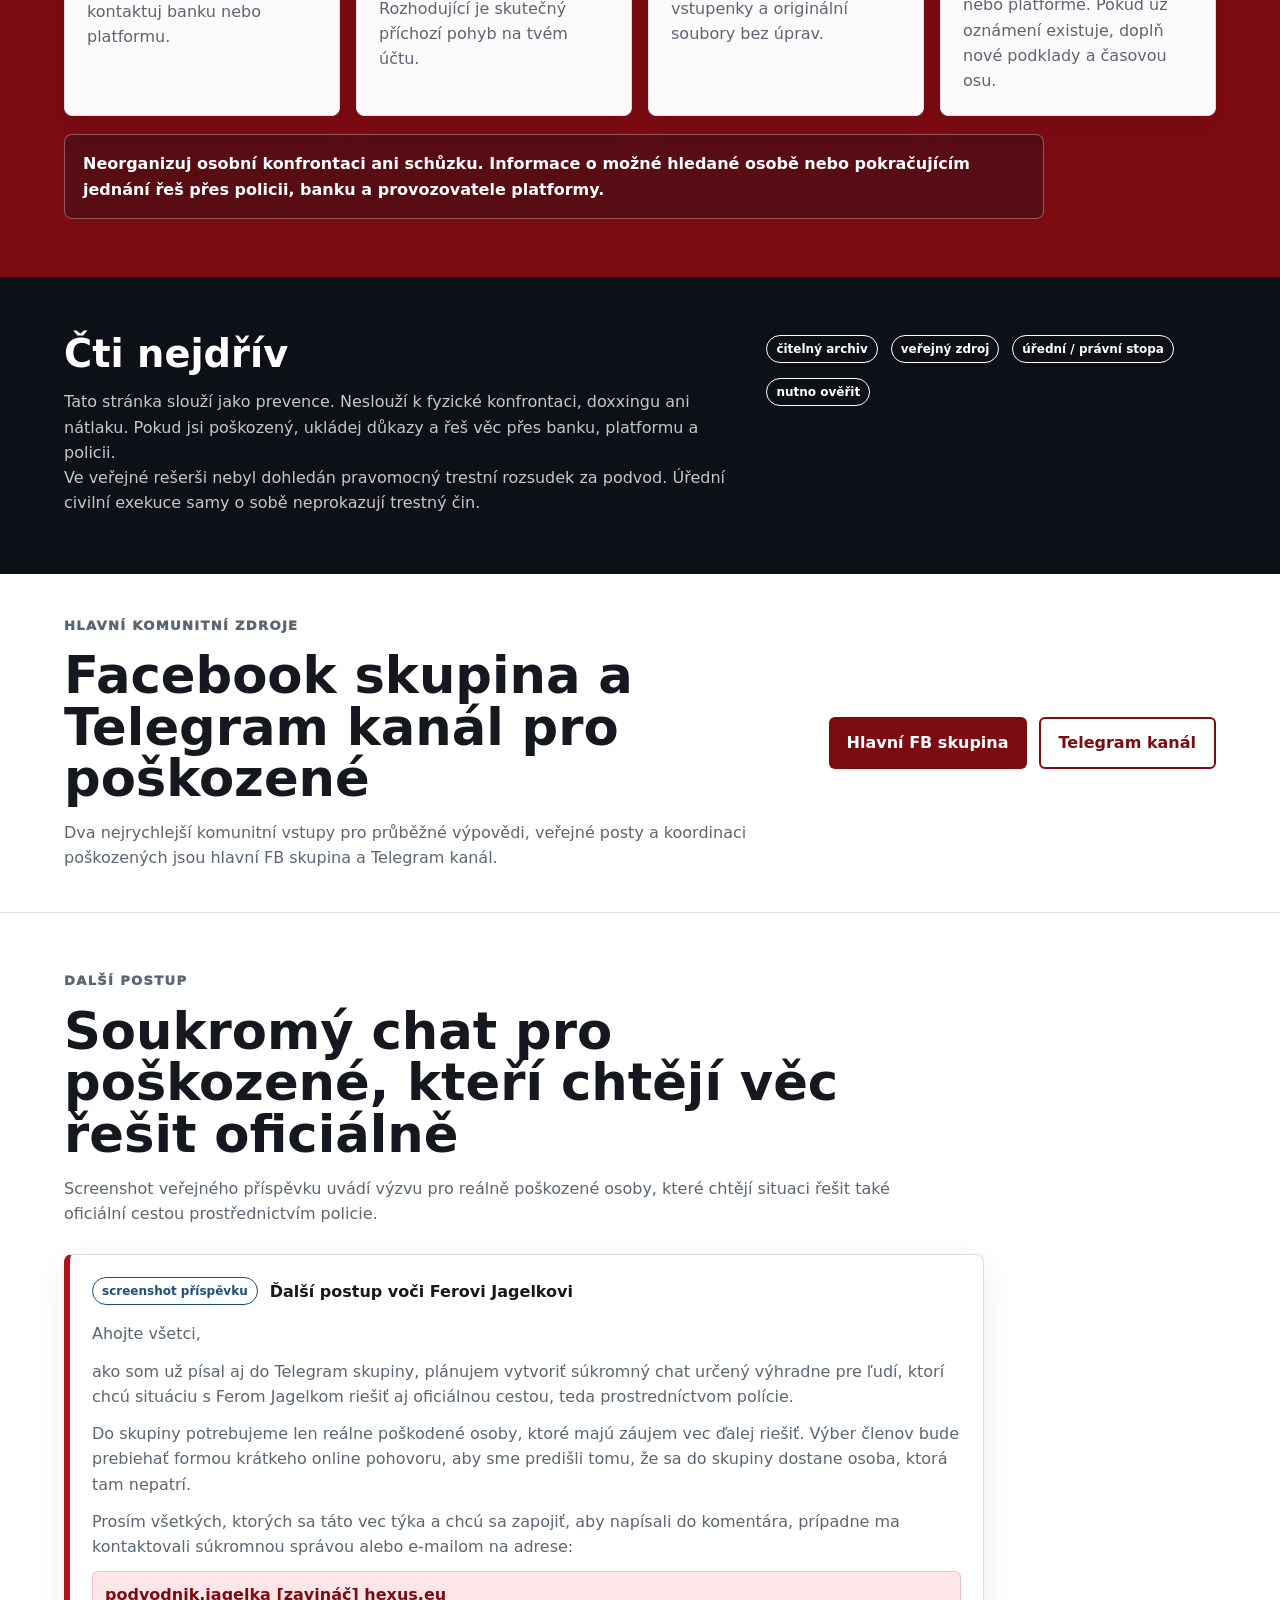
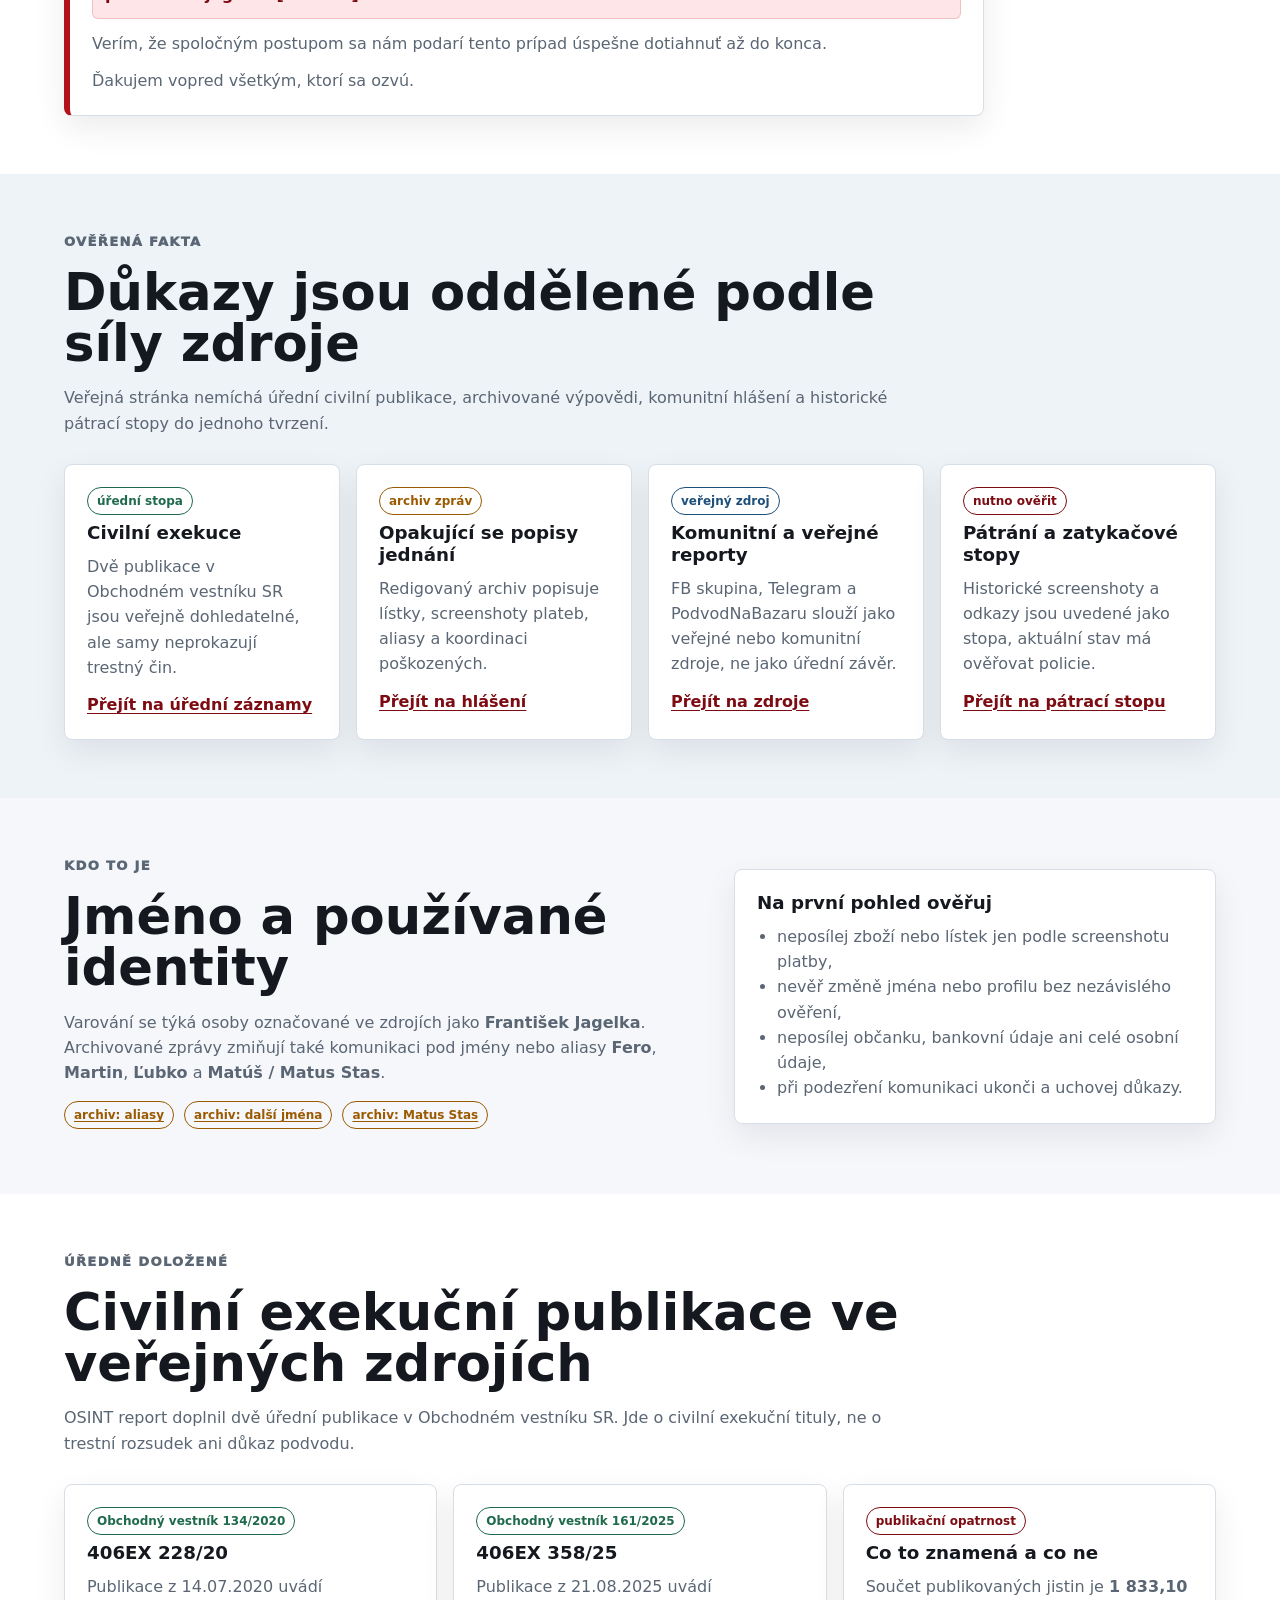
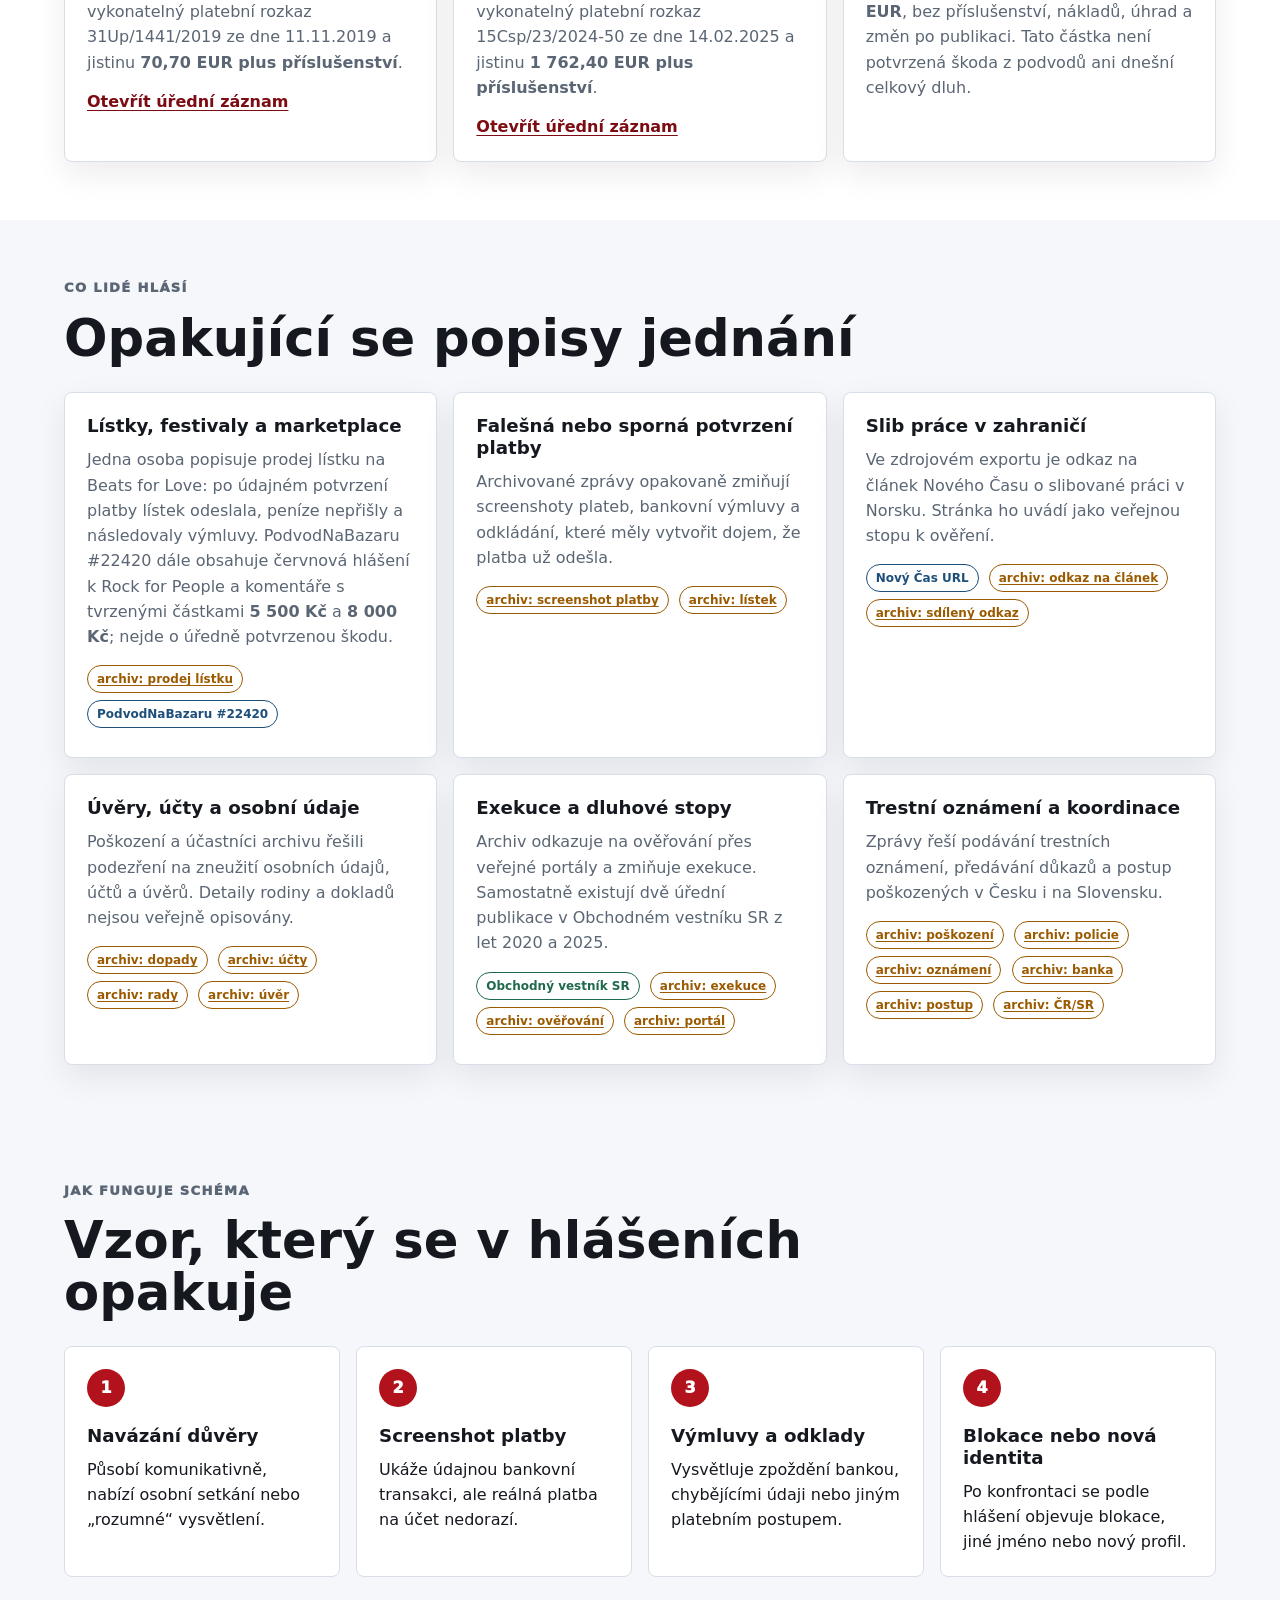
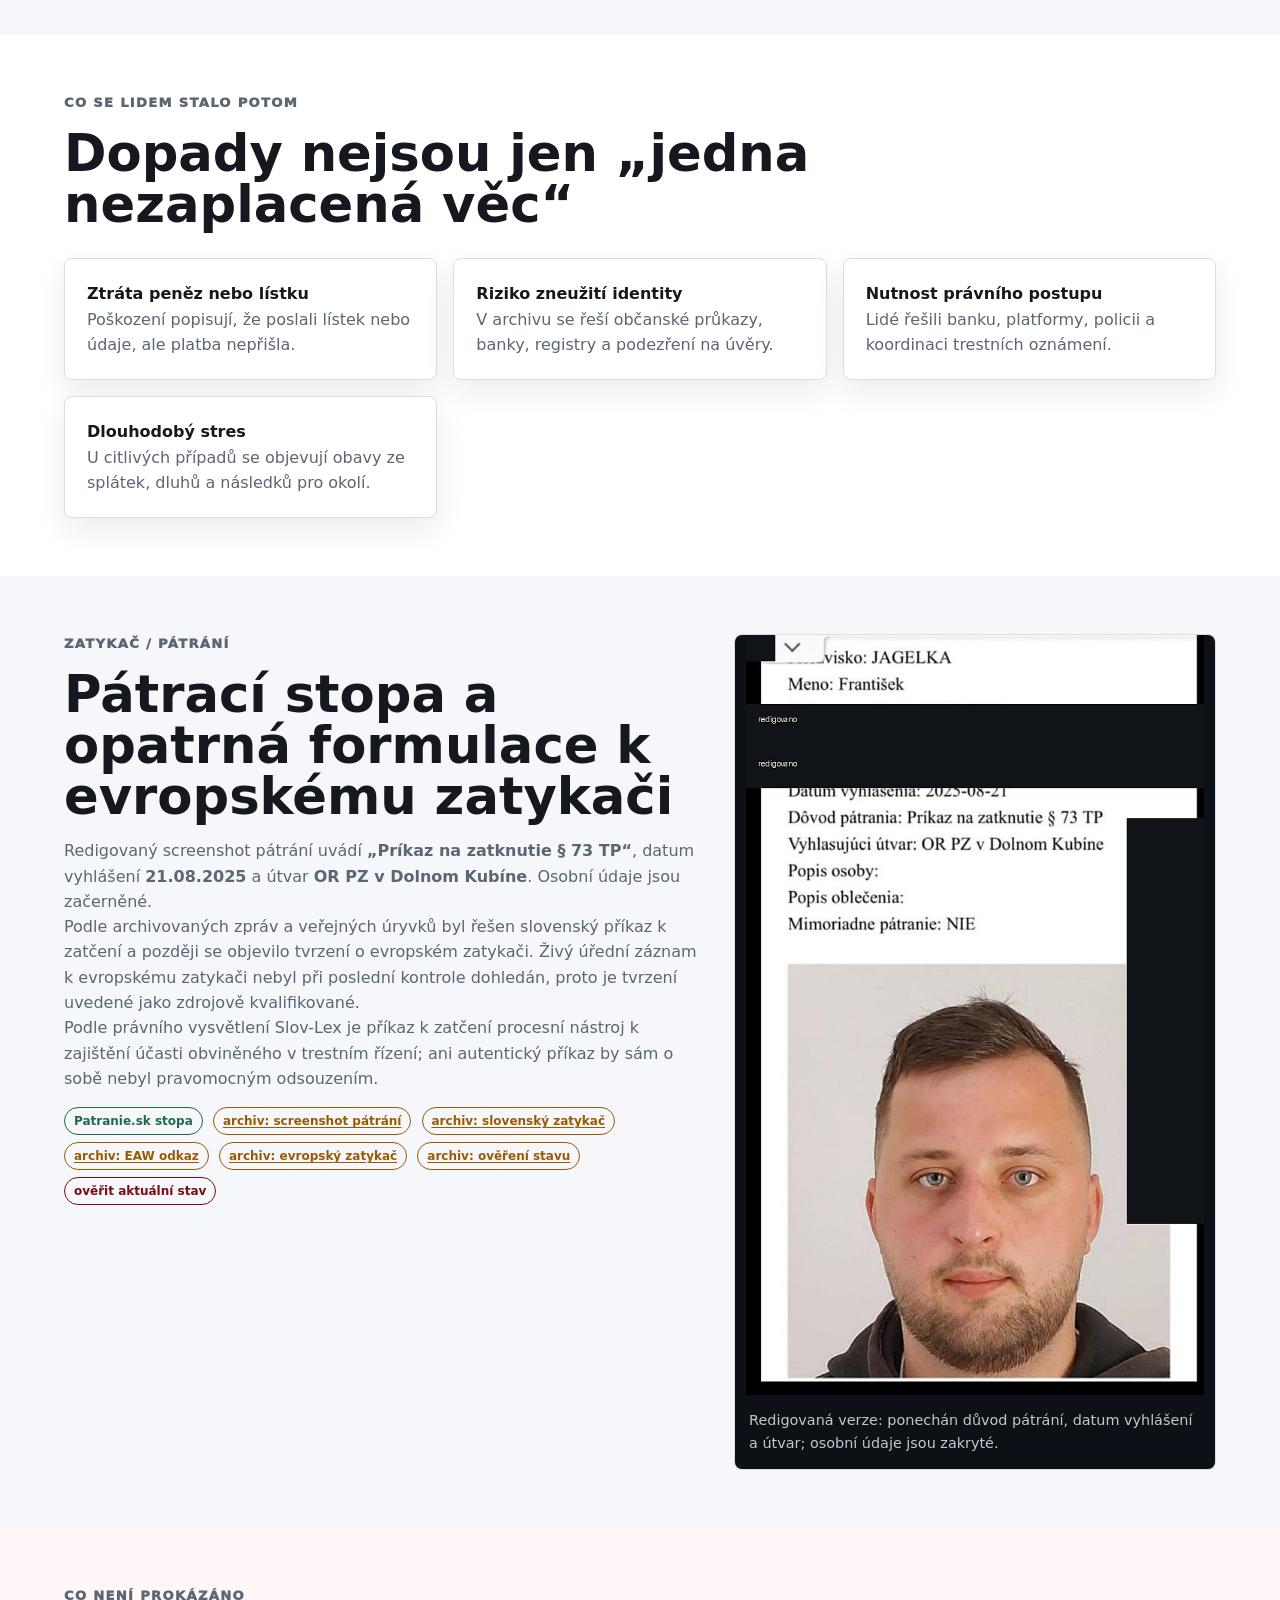
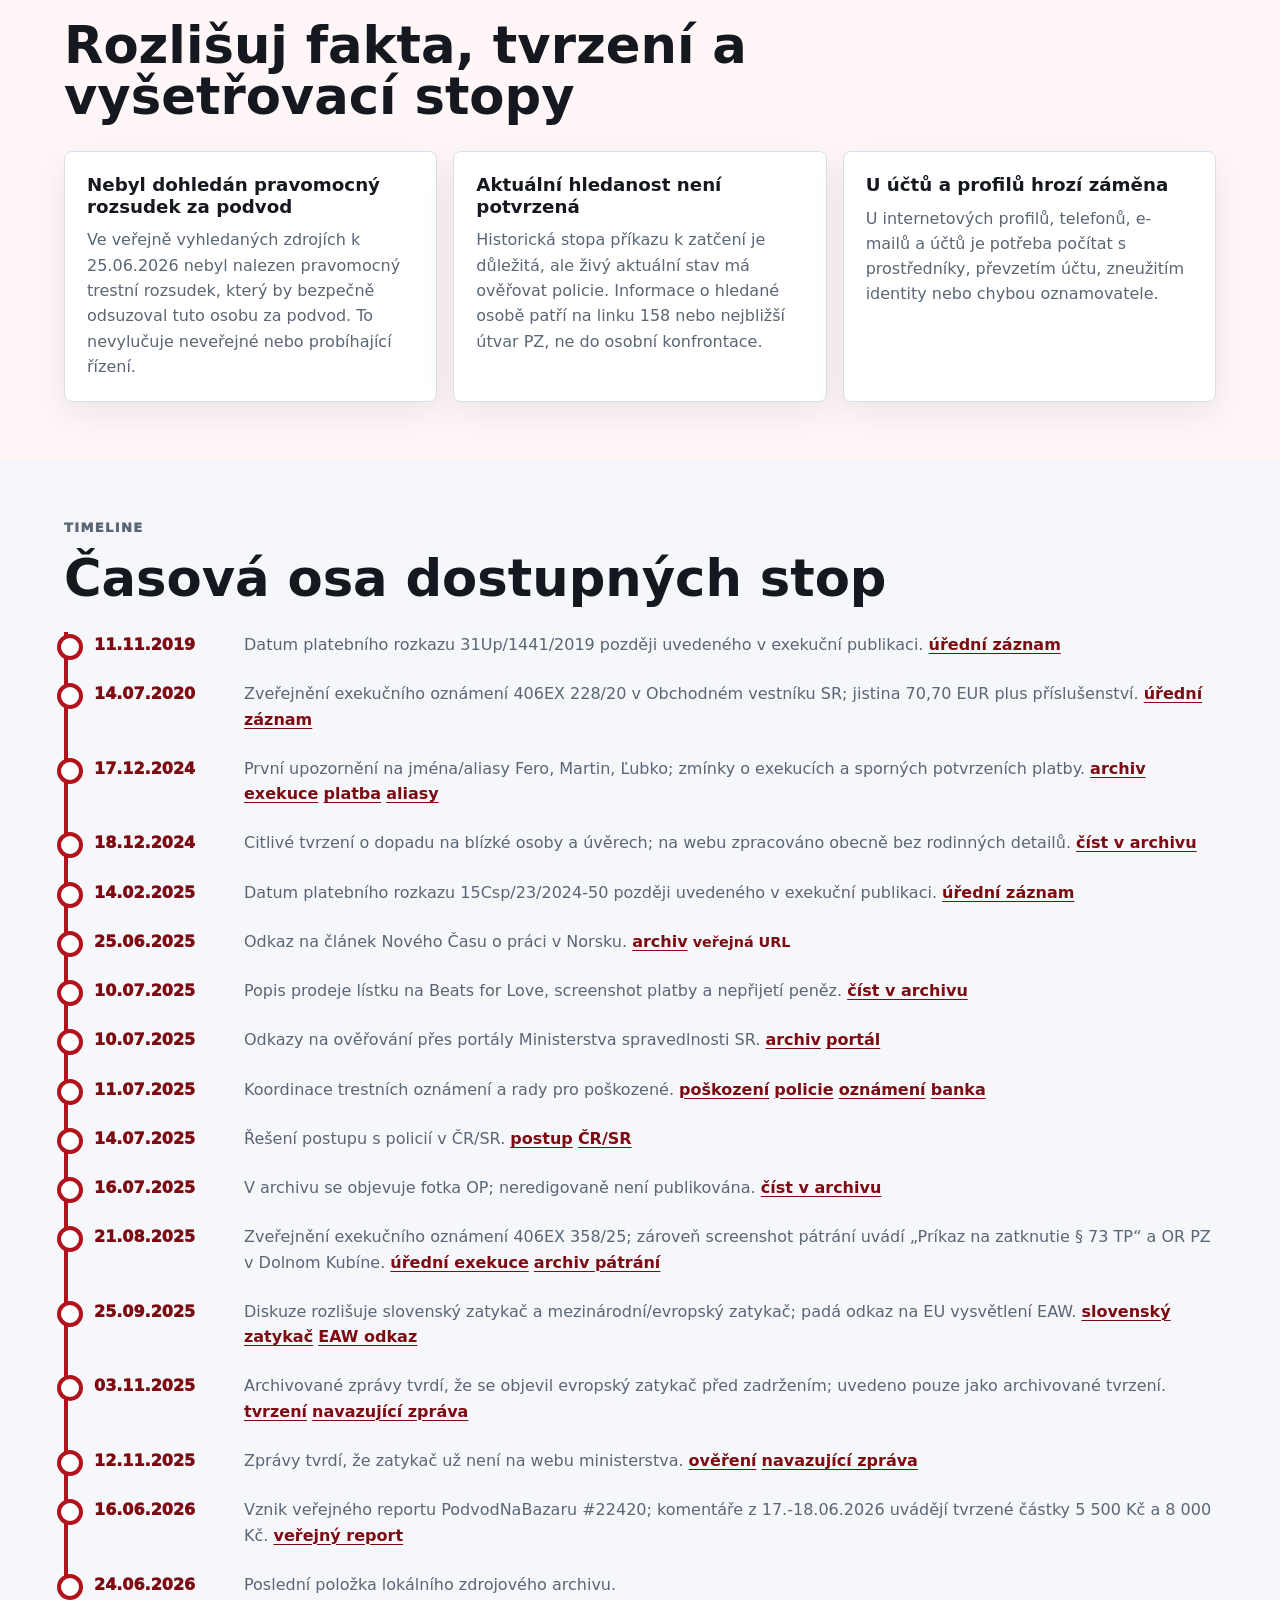
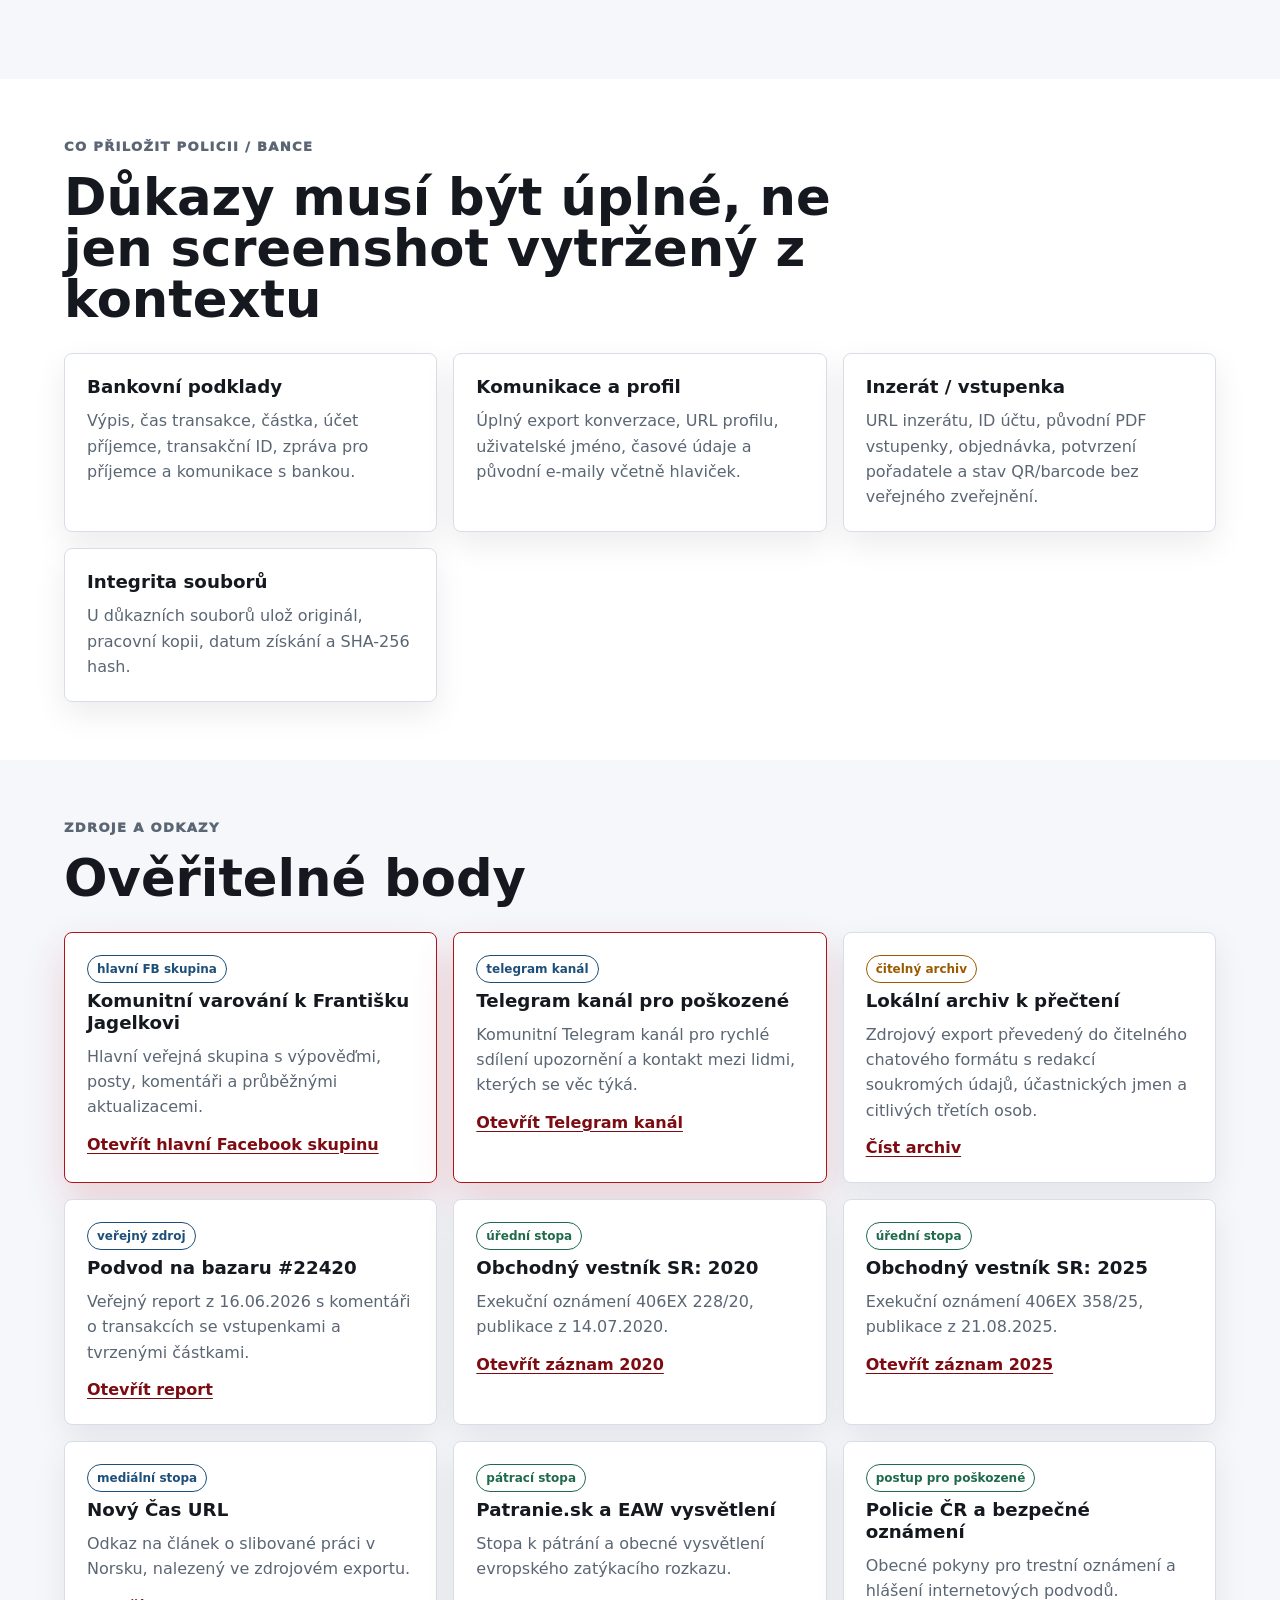
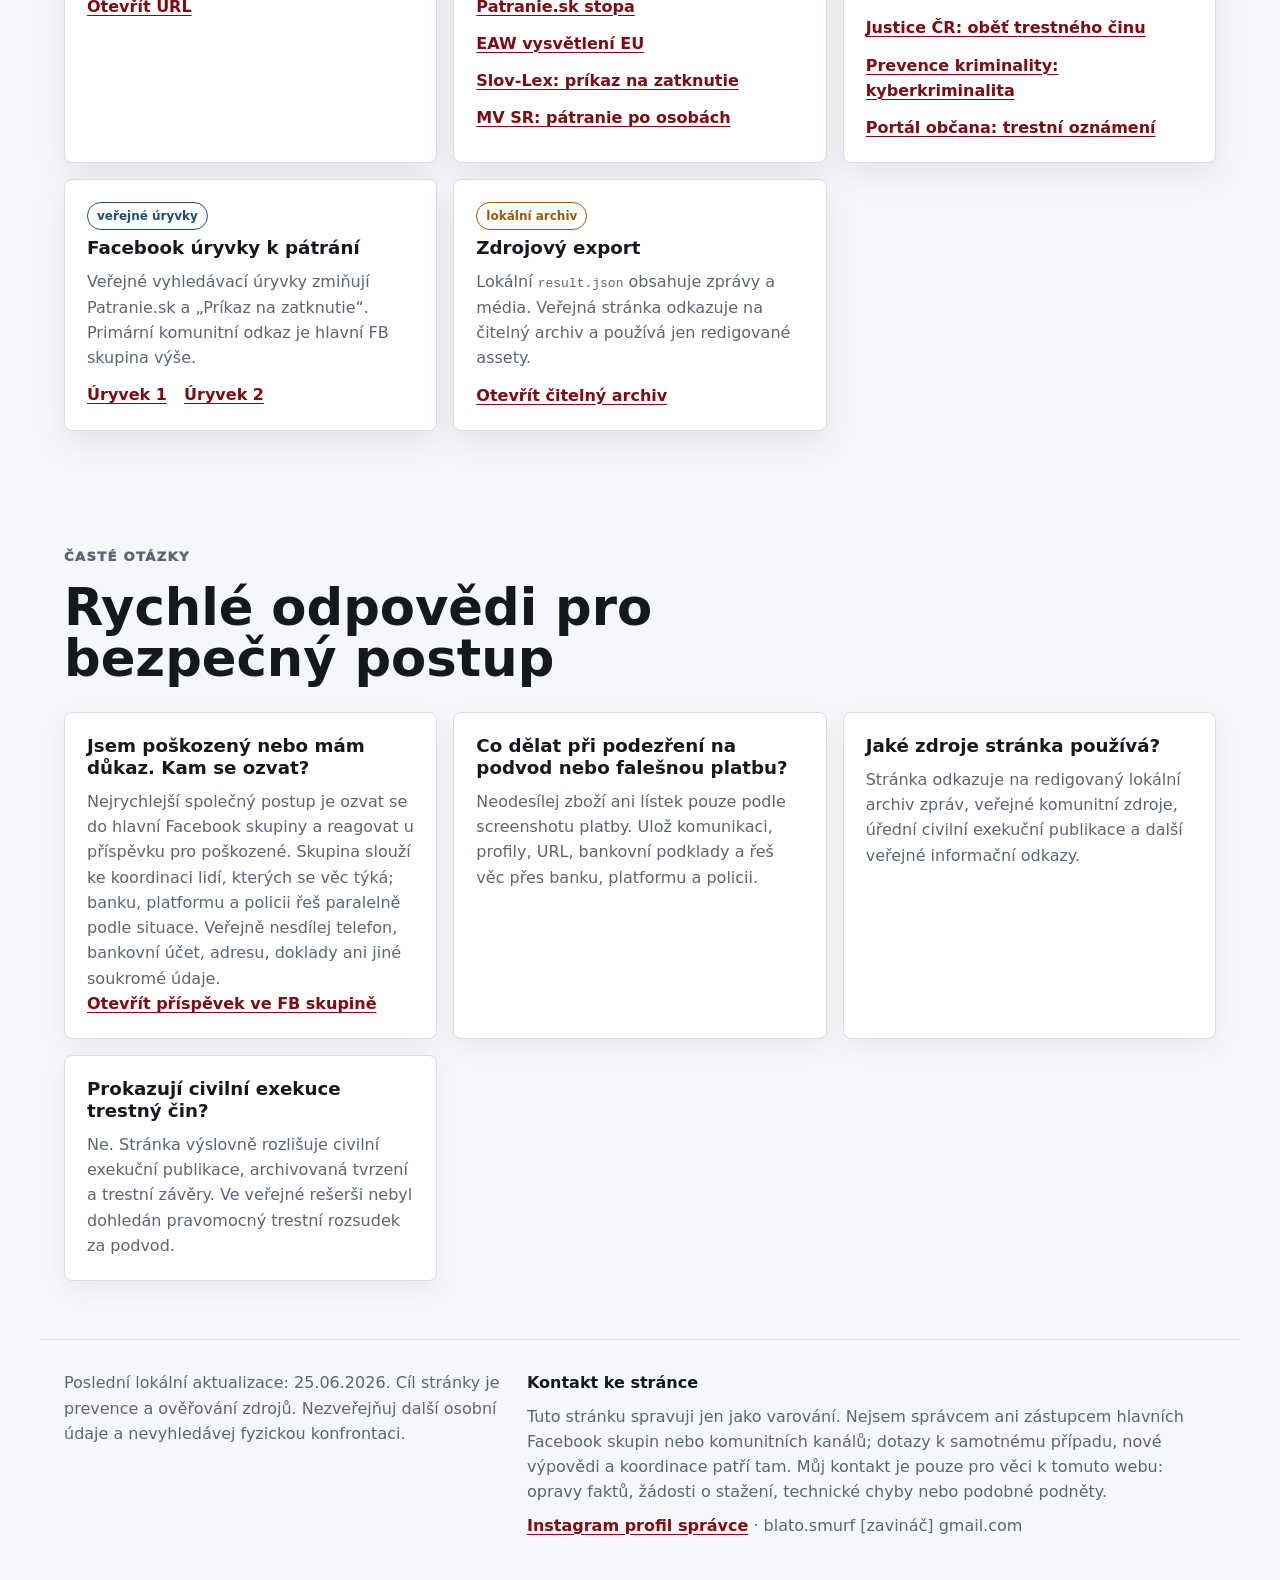
==== commit 370376d3: "Refresh warning site copy and assets" ====
--- a/index.html
+++ b/index.html
@@ -32,14 +32,14 @@
         <meta property="og:url" content="https://jagelka.cz/" />
         <meta
             property="og:image"
-            content="https://jagelka.cz/assets/jagelka-profile-redacted.jpg"
+            content="https://jagelka.cz/assets/jagelka-profile-neutral.jpg"
         />
         <meta
             property="og:image:alt"
-            content="Redigovaná profilová fotografie osoby označované jako František Jagelka"
+            content="Neutralizovaný výřez profilové fotografie osoby označované jako František Jagelka"
         />
-        <meta property="og:image:width" content="613" />
-        <meta property="og:image:height" content="960" />
+        <meta property="og:image:width" content="800" />
+        <meta property="og:image:height" content="800" />
         <meta property="og:updated_time" content="2026-06-25T16:30:00+02:00" />
         <meta property="article:modified_time" content="2026-06-25T16:30:00+02:00" />
         <meta name="twitter:card" content="summary_large_image" />
@@ -53,18 +53,24 @@
         />
         <meta
             name="twitter:image"
-            content="https://jagelka.cz/assets/jagelka-profile-redacted.jpg"
+            content="https://jagelka.cz/assets/jagelka-profile-neutral.jpg"
         />
         <meta
             name="twitter:image:alt"
-            content="Redigovaná profilová fotografie osoby označované jako František Jagelka"
+            content="Neutralizovaný výřez profilové fotografie osoby označované jako František Jagelka"
         />
         <link
             rel="icon"
-            href="assets/jagelka-profile-redacted.jpg"
+            href="assets/jagelka-profile-neutral.jpg"
             type="image/jpeg"
         />
         <link rel="stylesheet" href="styles.css" />
+        <!-- Privacy-friendly analytics by Plausible -->
+        <script async src="https://plausible.io/js/pa-UnXjJHlpEwusIikMzFXdQ.js"></script>
+        <script>
+            window.plausible=window.plausible||function(){(plausible.q=plausible.q||[]).push(arguments)},plausible.init=plausible.init||function(i){plausible.o=i||{}};
+            plausible.init()
+        </script>
         <script type="application/ld+json">
             {
                 "@context": "https://schema.org",
@@ -116,10 +122,10 @@
                         ],
                         "primaryImageOfPage": {
                             "@type": "ImageObject",
-                            "url": "https://jagelka.cz/assets/jagelka-profile-redacted.jpg",
-                            "width": 613,
-                            "height": 960,
-                            "caption": "Redigovaná profilová fotografie"
+                            "url": "https://jagelka.cz/assets/jagelka-profile-neutral.jpg",
+                            "width": 800,
+                            "height": 800,
+                            "caption": "Neutralizovaný výřez profilové fotografie"
                         }
                     },
                     {
@@ -127,6 +133,14 @@
                         "@id": "https://jagelka.cz/#faq",
                         "inLanguage": "cs",
                         "mainEntity": [
+                            {
+                                "@type": "Question",
+                                "name": "Jsem poškozený nebo mám důkaz. Kam se ozvat?",
+                                "acceptedAnswer": {
+                                    "@type": "Answer",
+                                    "text": "Nejrychlejší společný postup je ozvat se do hlavní Facebook skupiny a ideálně reagovat u konkrétního příspěvku pro poškozené. Sdílej jen to, co pomůže ověření a koordinaci; telefon, bankovní účet, adresu, doklady nebo jiné soukromé údaje neposílej veřejně. Banku, platformu a policii řeš paralelně podle situace."
+                                }
+                            },
                             {
                                 "@type": "Question",
                                 "name": "Co dělat při podezření na podvod nebo falešnou platbu?",
@@ -240,10 +254,10 @@
                         aria-label="Identifikační fotografie"
                     >
                         <img
-                            src="assets/jagelka-profile-redacted.jpg"
-                            alt="Redigovaná profilová fotografie osoby označované jako František Jagelka"
-                            width="613"
-                            height="960"
+                            src="assets/jagelka-profile-neutral.jpg"
+                            alt="Neutralizovaný výřez profilové fotografie osoby označované jako František Jagelka"
+                            width="800"
+                            height="800"
                             loading="eager"
                             decoding="async"
                             fetchpriority="high"
@@ -1168,7 +1182,7 @@
                 <div class="source-list">
                     <article class="featured-source">
                         <span class="badge public">hlavní FB skupina</span>
-                        <h3>Fero Jagelka - podvodnik</h3>
+                        <h3>Komunitní varování k Františku Jagelkovi</h3>
                         <p>
                             Hlavní veřejná skupina s výpověďmi, posty, komentáři
                             a průběžnými aktualizacemi.
@@ -1199,8 +1213,9 @@
                         <span class="badge archive">čitelný archiv</span>
                         <h3>Lokální archiv k přečtení</h3>
                         <p>
-                            Celý zdrojový export převedený do čitelného
-                            chatového formátu s redakcí soukromých údajů.
+                            Zdrojový export převedený do čitelného chatového
+                            formátu s redakcí soukromých údajů, účastnických
+                            jmen a citlivých třetích osob.
                         </p>
                         <a href="archive.html">Číst archiv</a>
                     </article>
@@ -1300,22 +1315,22 @@
                             internetových podvodů.
                         </p>
                         <a
-                            href="https://policie.gov.cz/clanek/oznameni-trestneho-cinu.aspx"
-                            target="_blank"
-                            rel="noopener noreferrer"
-                            >Oznámení trestného činu</a
-                        >
-                        <a
-                            href="https://policie.gov.cz/clanek/or-melnik-zpravodajstvi-objednane-zbozi-nedorazilo.aspx"
-                            target="_blank"
-                            rel="noopener noreferrer"
-                            >Objednané zboží nedorazilo</a
-                        >
-                        <a
-                            href="https://policie.gov.cz/clanek/or-melnik-zpravodajstvi-podvody-na-internetu.aspx"
-                            target="_blank"
-                            rel="noopener noreferrer"
-                            >Podvody na internetu</a
+                            href="https://msp.gov.cz/stal-jsem-se-obeti-trestneho-cinu"
+                            target="_blank"
+                            rel="noopener noreferrer"
+                            >Justice ČR: oběť trestného činu</a
+                        >
+                        <a
+                            href="https://prevencekriminality.cz/prevence-kriminality/kyberkriminalita/rozcestnik-kyberkriminality/"
+                            target="_blank"
+                            rel="noopener noreferrer"
+                            >Prevence kriminality: kyberkriminalita</a
+                        >
+                        <a
+                            href="https://portalobcana.gov.cz/cs/napoveda/clanky-a-navody/trestni-oznameni"
+                            target="_blank"
+                            rel="noopener noreferrer"
+                            >Portál občana: trestní oznámení</a
                         >
                     </article>
                     <article>
@@ -1348,6 +1363,60 @@
                             používá jen redigované assety.
                         </p>
                         <a href="archive.html">Otevřít čitelný archiv</a>
+                    </article>
+                </div>
+            </section>
+
+            <section class="section faq" id="faq" aria-labelledby="faq-title">
+                <div class="section-heading">
+                    <p class="eyebrow">Časté otázky</p>
+                    <h2 id="faq-title">Rychlé odpovědi pro bezpečný postup</h2>
+                </div>
+                <div class="faq-list">
+                    <article>
+                        <h3>Jsem poškozený nebo mám důkaz. Kam se ozvat?</h3>
+                        <p>
+                            Nejrychlejší společný postup je ozvat se do hlavní
+                            Facebook skupiny a reagovat u příspěvku pro
+                            poškozené. Skupina slouží ke koordinaci lidí,
+                            kterých se věc týká; banku, platformu a policii řeš
+                            paralelně podle situace. Veřejně nesdílej telefon,
+                            bankovní účet, adresu, doklady ani jiné soukromé
+                            údaje.
+                        </p>
+                        <p>
+                            <a
+                                href="https://www.facebook.com/groups/563995826650756/permalink/804089575974712/"
+                                target="_blank"
+                                rel="noopener noreferrer"
+                                >Otevřít příspěvek ve FB skupině</a
+                            >
+                        </p>
+                    </article>
+                    <article>
+                        <h3>Co dělat při podezření na podvod nebo falešnou platbu?</h3>
+                        <p>
+                            Neodesílej zboží ani lístek pouze podle screenshotu
+                            platby. Ulož komunikaci, profily, URL, bankovní
+                            podklady a řeš věc přes banku, platformu a policii.
+                        </p>
+                    </article>
+                    <article>
+                        <h3>Jaké zdroje stránka používá?</h3>
+                        <p>
+                            Stránka odkazuje na redigovaný lokální archiv zpráv,
+                            veřejné komunitní zdroje, úřední civilní exekuční
+                            publikace a další veřejné informační odkazy.
+                        </p>
+                    </article>
+                    <article>
+                        <h3>Prokazují civilní exekuce trestný čin?</h3>
+                        <p>
+                            Ne. Stránka výslovně rozlišuje civilní exekuční
+                            publikace, archivovaná tvrzení a trestní závěry. Ve
+                            veřejné rešerši nebyl dohledán pravomocný trestní
+                            rozsudek za podvod.
+                        </p>
                     </article>
                 </div>
             </section>
@@ -1377,7 +1446,7 @@
                             href="https://www.instagram.com/vojta.petrik58/"
                             target="_blank"
                             rel="noopener noreferrer"
-                            >Instagram @vojta.petrik58</a
+                            >Instagram profil správce</a
                         >
                         · blato.smurf [zavináč] gmail.com
                     </p>
--- a/styles.css
+++ b/styles.css
@@ -29,6 +29,7 @@
   color: var(--ink);
   font-family: Inter, ui-sans-serif, system-ui, -apple-system, BlinkMacSystemFont, "Segoe UI", sans-serif;
   line-height: 1.58;
+  overflow-x: hidden;
 }
 
 img {
@@ -173,6 +174,16 @@
   max-width: 1200px;
 }
 
+.hero-copy,
+.hero-grid > *,
+.identity-brief,
+.payment-warning,
+.victim-link-panel,
+.hero-actions {
+  min-width: 0;
+  max-width: 100%;
+}
+
 .alert-kicker,
 .eyebrow {
   font-size: 0.82rem;
@@ -291,8 +302,11 @@
   display: inline-flex;
   font-weight: 900;
   justify-content: center;
+  max-width: 100%;
   min-height: 48px;
+  overflow-wrap: anywhere;
   padding: 11px 18px;
+  text-align: center;
   text-decoration: none;
 }
 
@@ -556,10 +570,23 @@
 .limits-grid,
 .action-grid,
 .checklist-grid,
-.source-list {
+.source-list,
+.faq-list {
   display: grid;
   gap: 16px;
   grid-template-columns: repeat(3, minmax(0, 1fr));
+}
+
+.faq-list article {
+  background: #fff;
+  border: 1px solid var(--line);
+  border-radius: 8px;
+  box-shadow: 0 8px 24px rgba(13, 17, 23, 0.06);
+  padding: 22px;
+}
+
+.faq-list p {
+  color: var(--muted);
 }
 
 .official-section {
@@ -925,6 +952,7 @@
   .action-grid,
   .checklist-grid,
   .source-list,
+  .faq-list,
   .footer-grid,
   .flow {
     grid-template-columns: 1fr;
@@ -958,6 +986,21 @@
 @media (max-width: 640px) {
   .hero {
     padding: 42px 18px 44px;
+  }
+
+  .hero-grid,
+  .hero-copy,
+  .hero-lead,
+  .identity-brief,
+  .payment-warning,
+  .victim-link-panel {
+    width: 100%;
+    max-width: min(100%, 354px);
+  }
+
+  .hero-grid {
+    margin-left: 0;
+    margin-right: 0;
   }
 
   .nav {
@@ -984,7 +1027,7 @@
 
   .button.text-link {
     justify-content: flex-start;
-    width: auto;
+    width: 100%;
   }
 
   .action-grid.numbered {
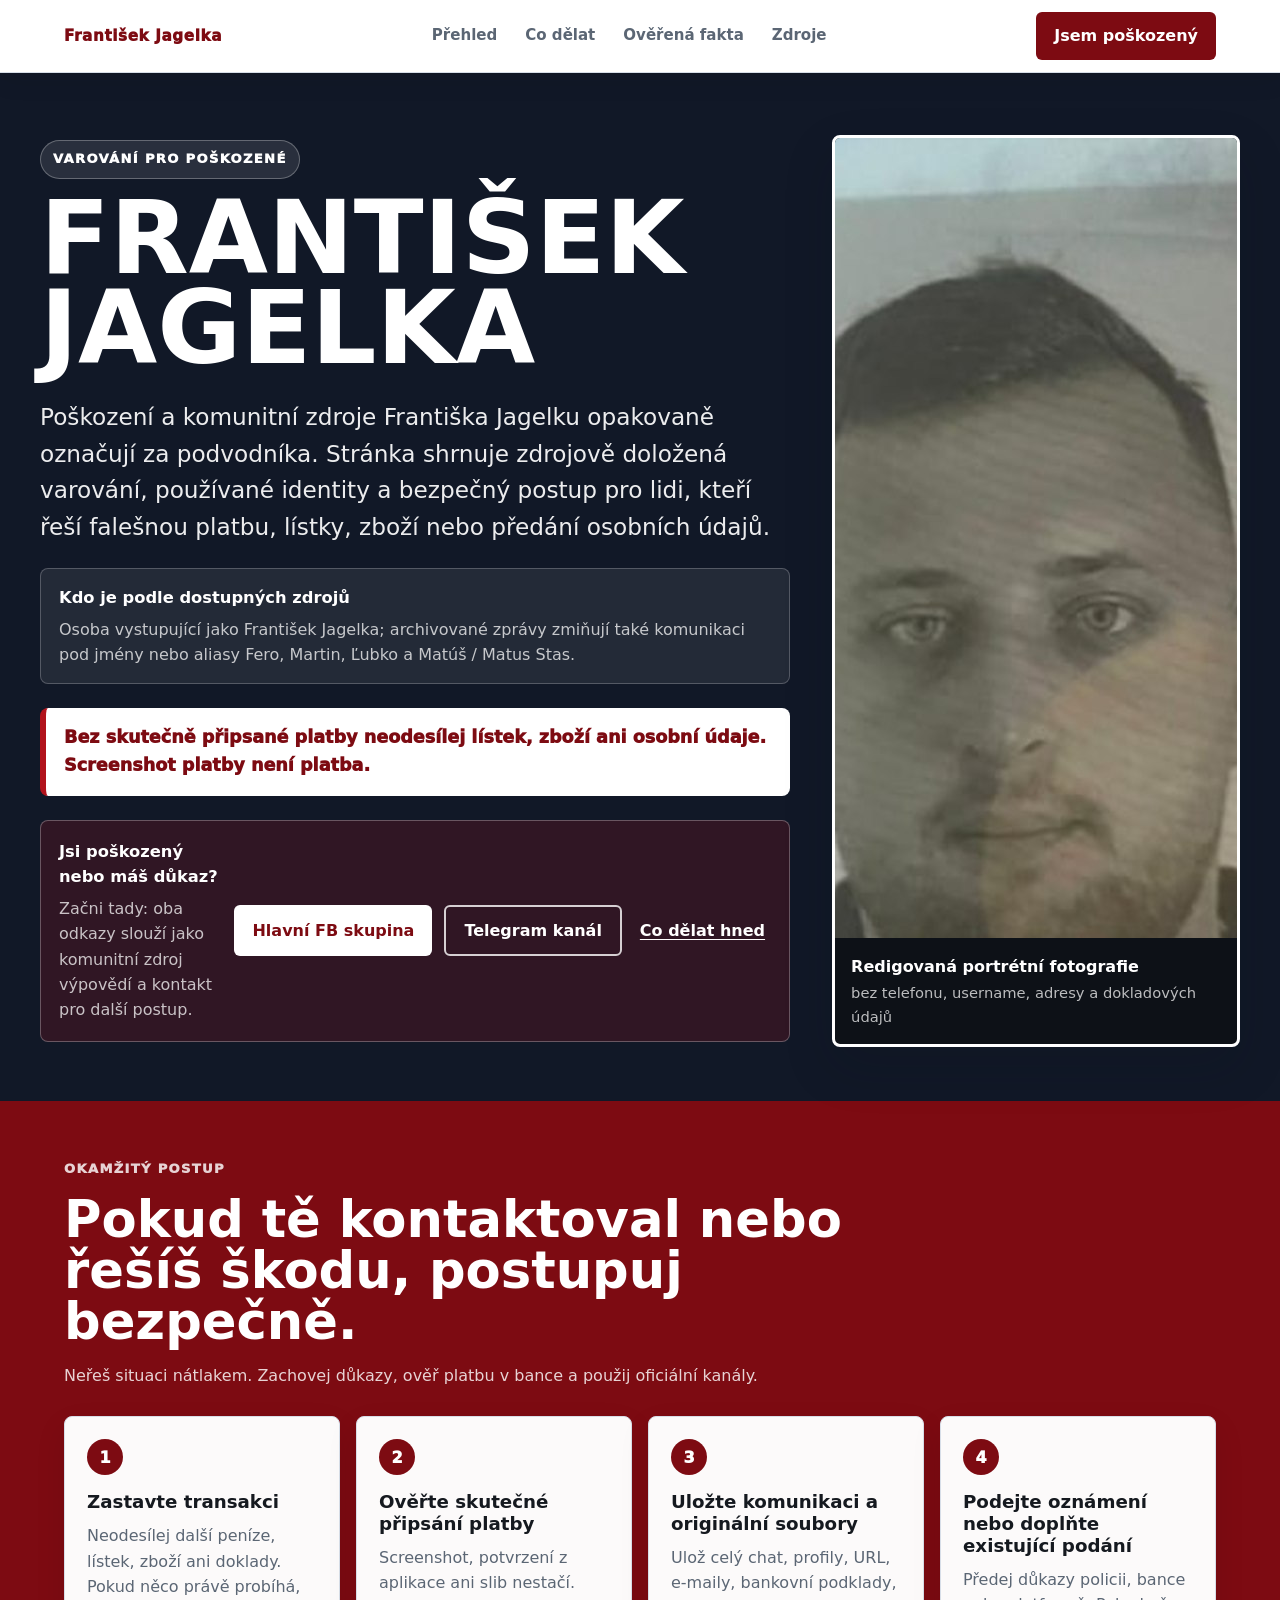
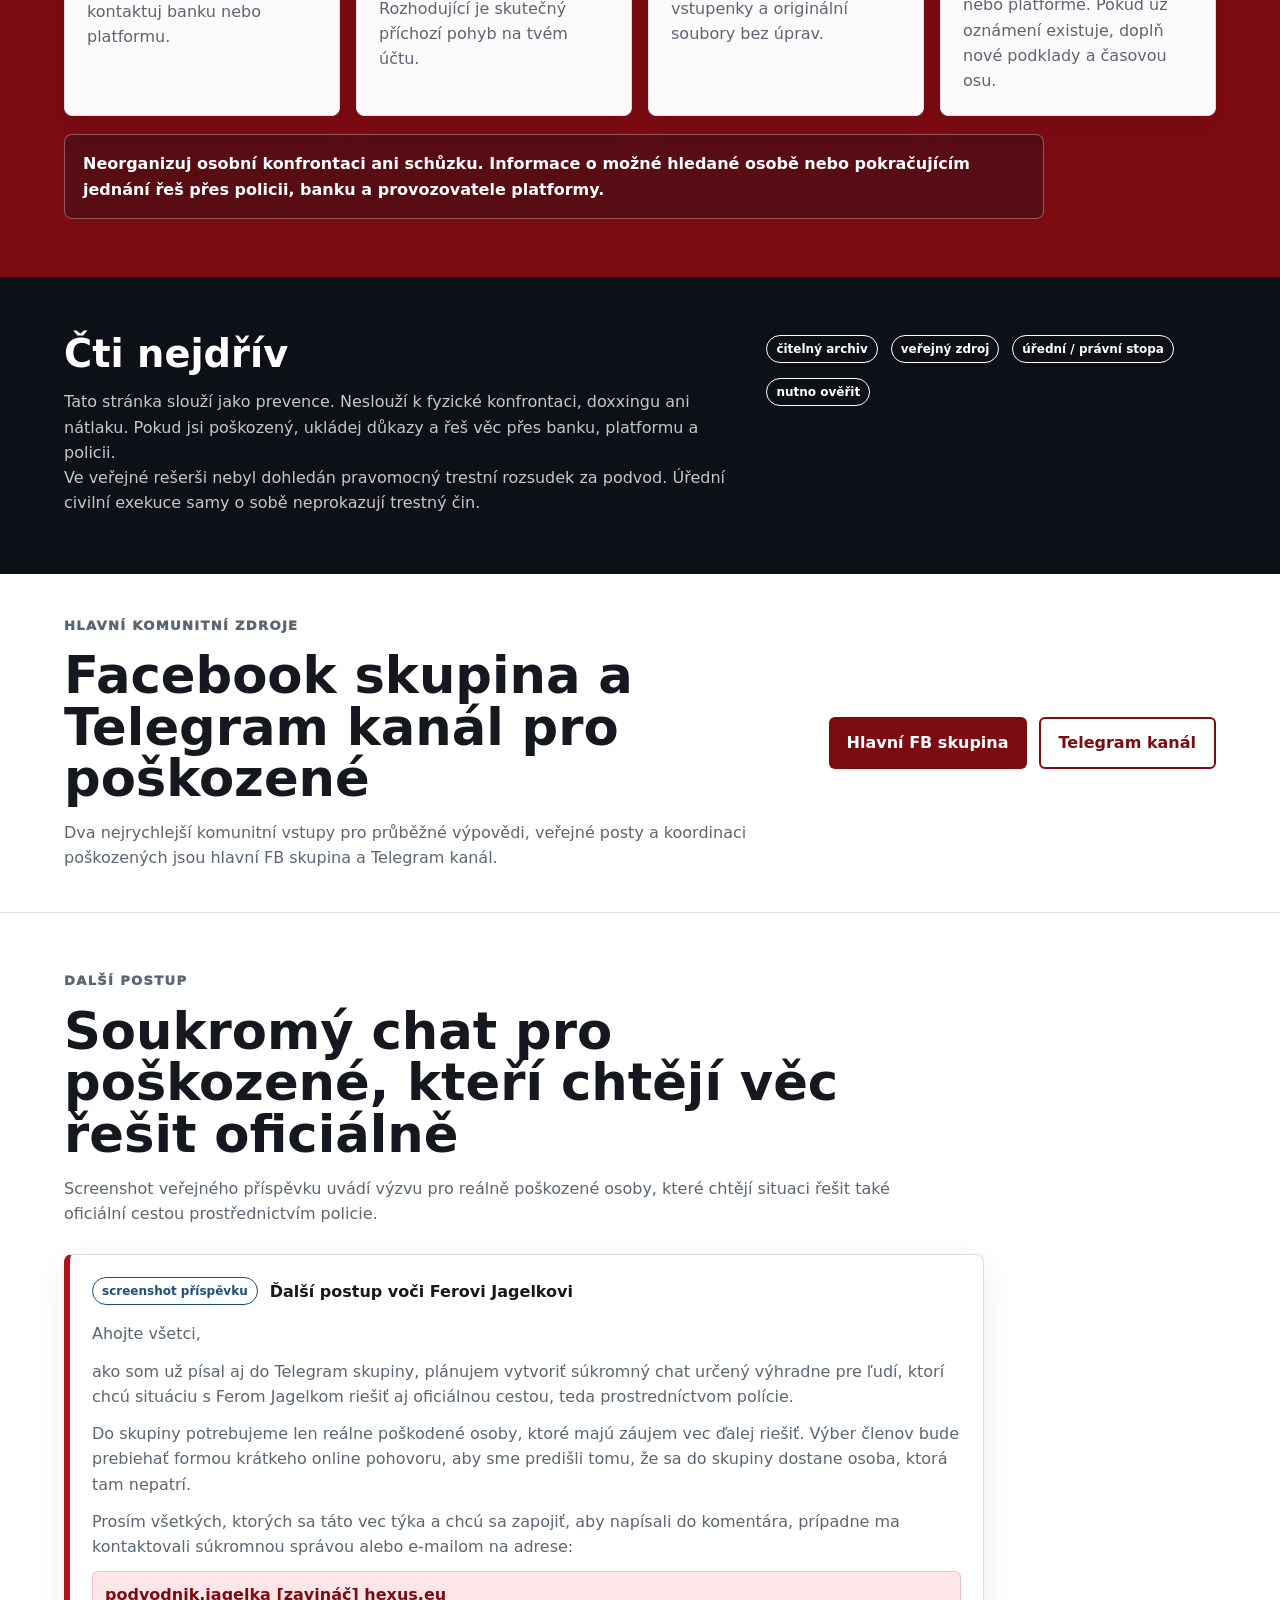
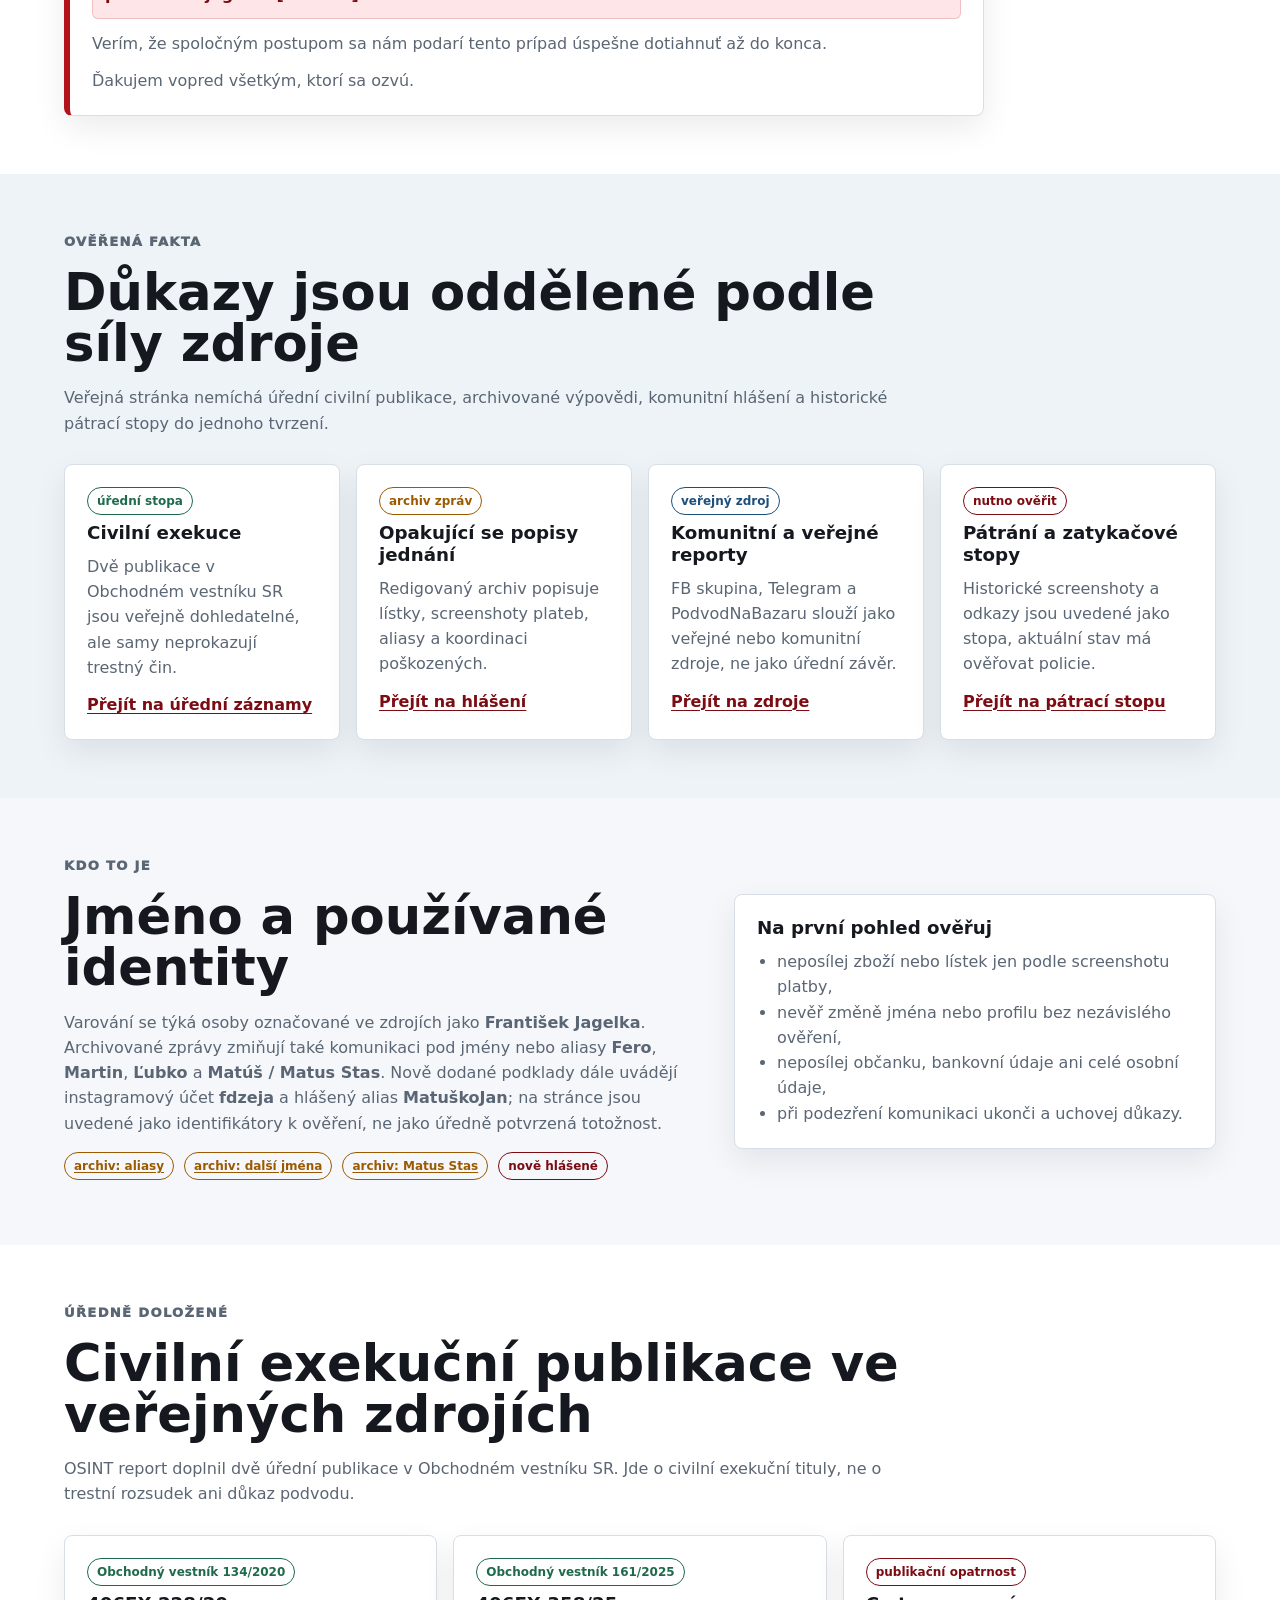
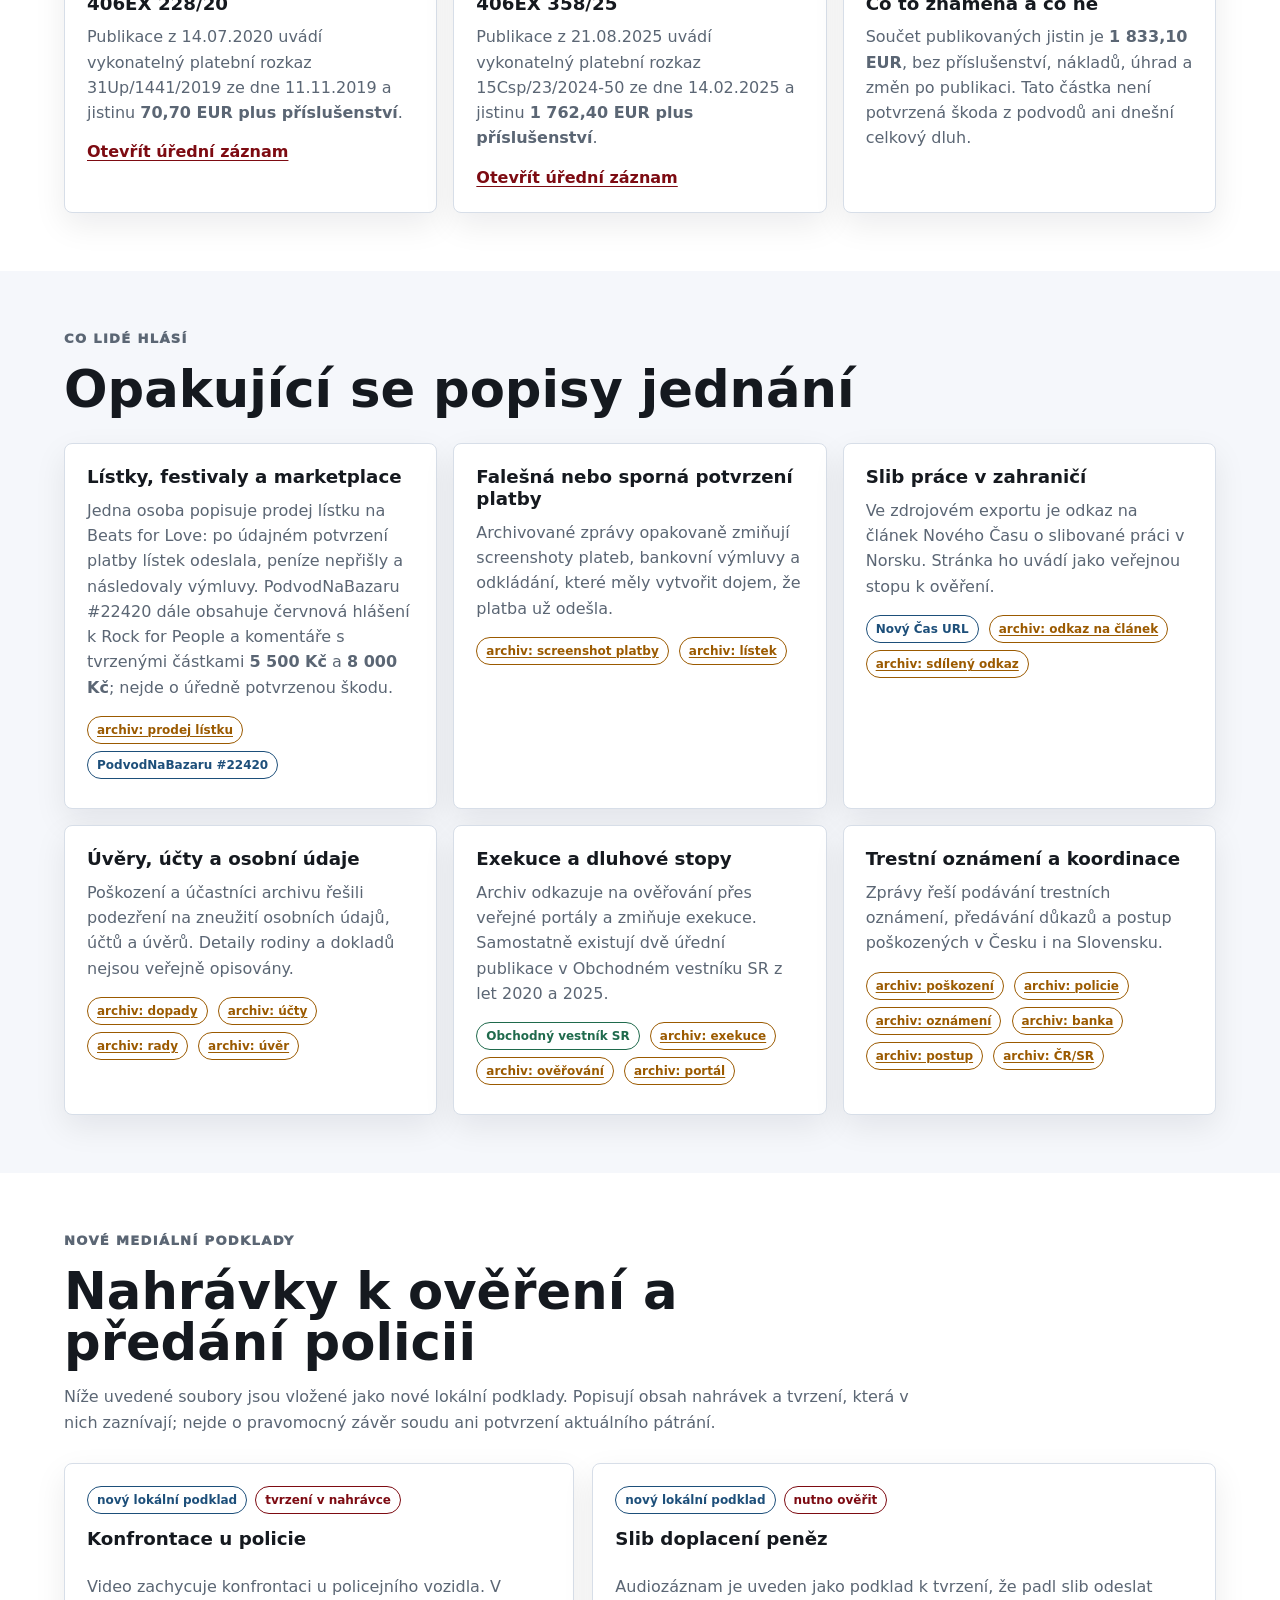
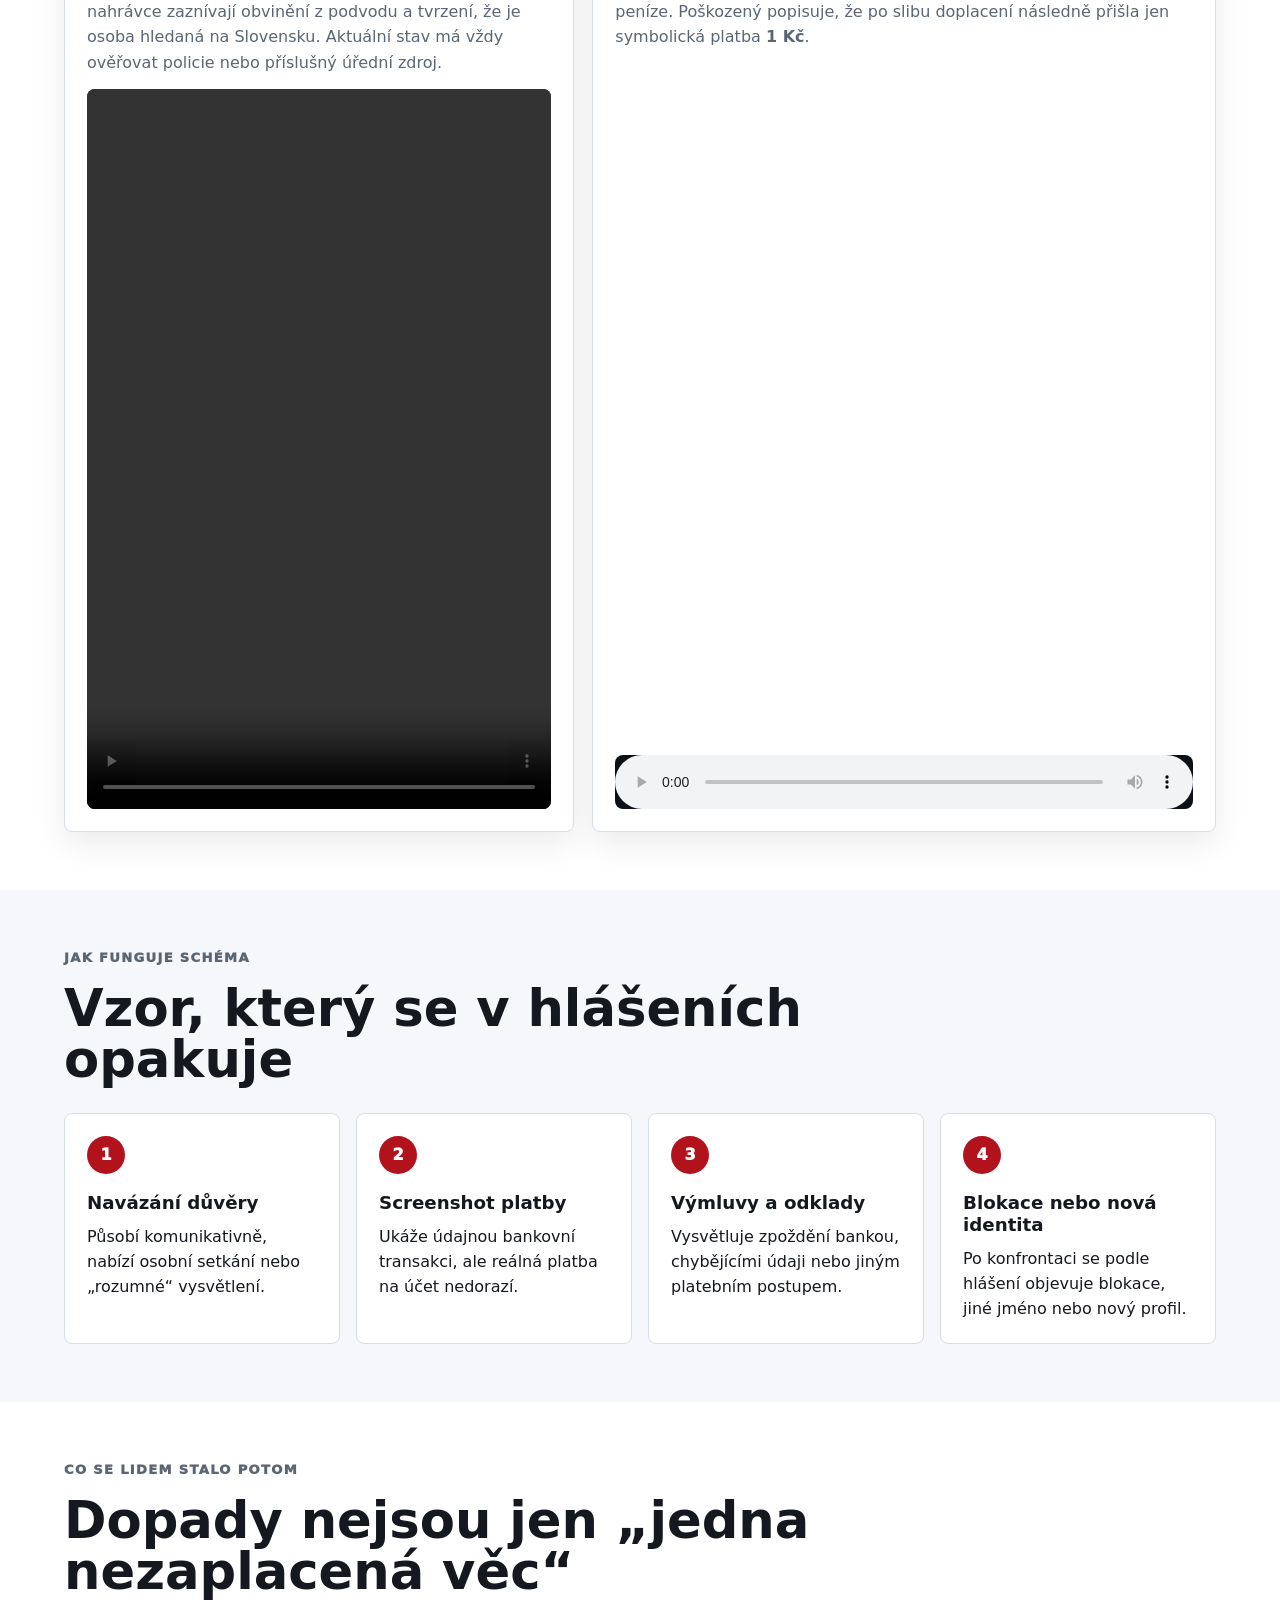
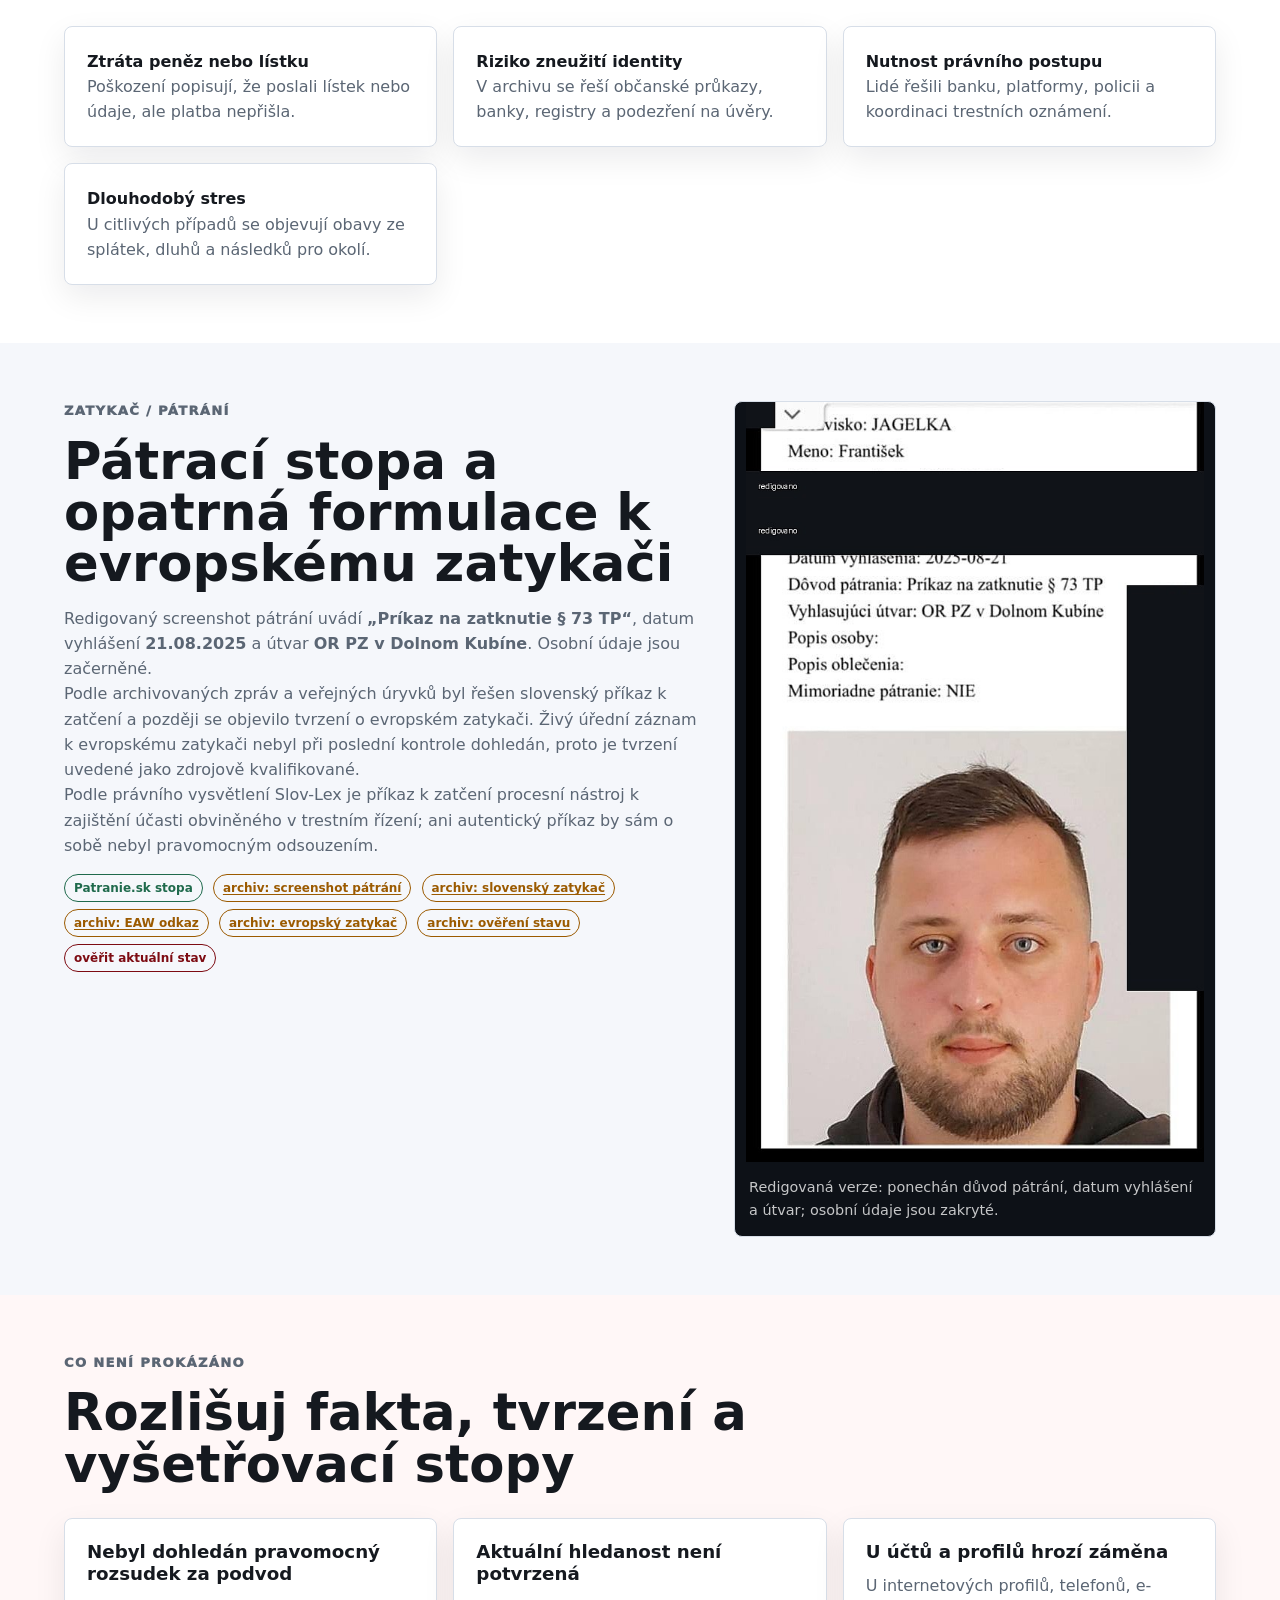
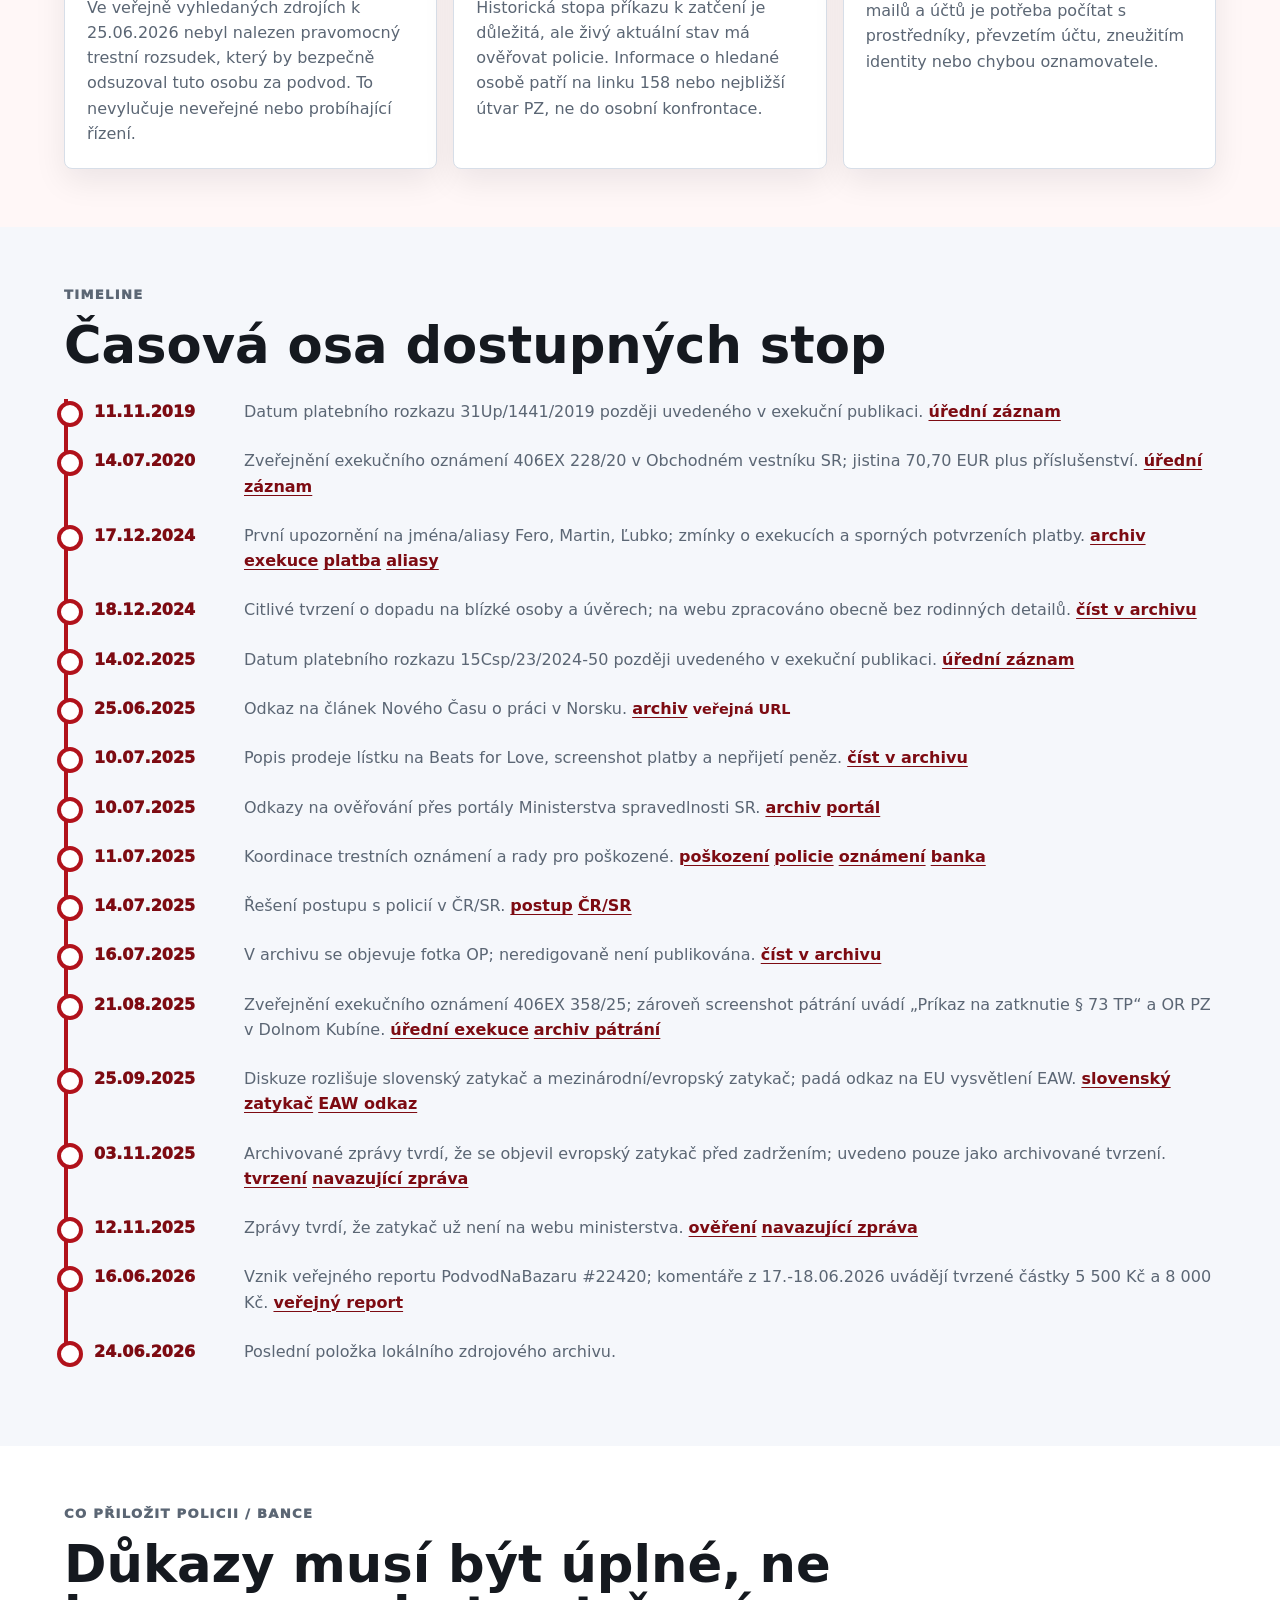
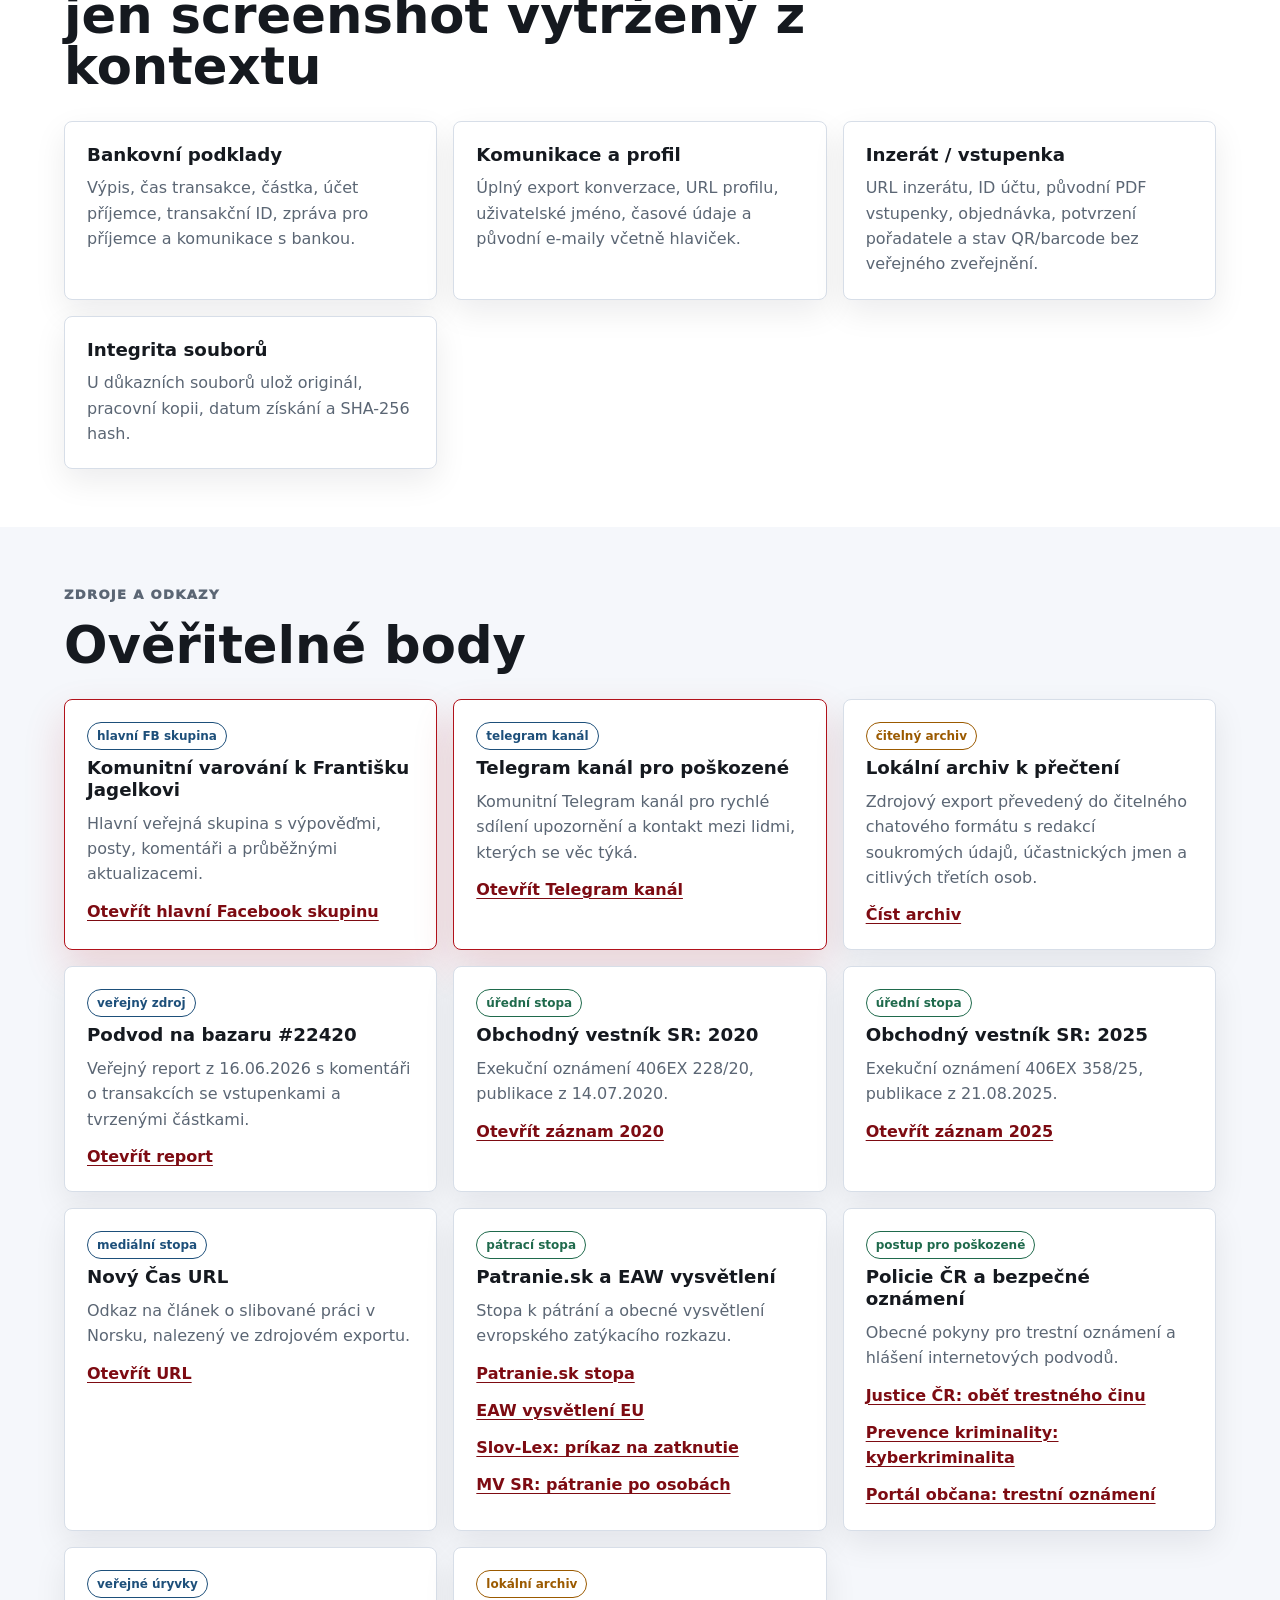
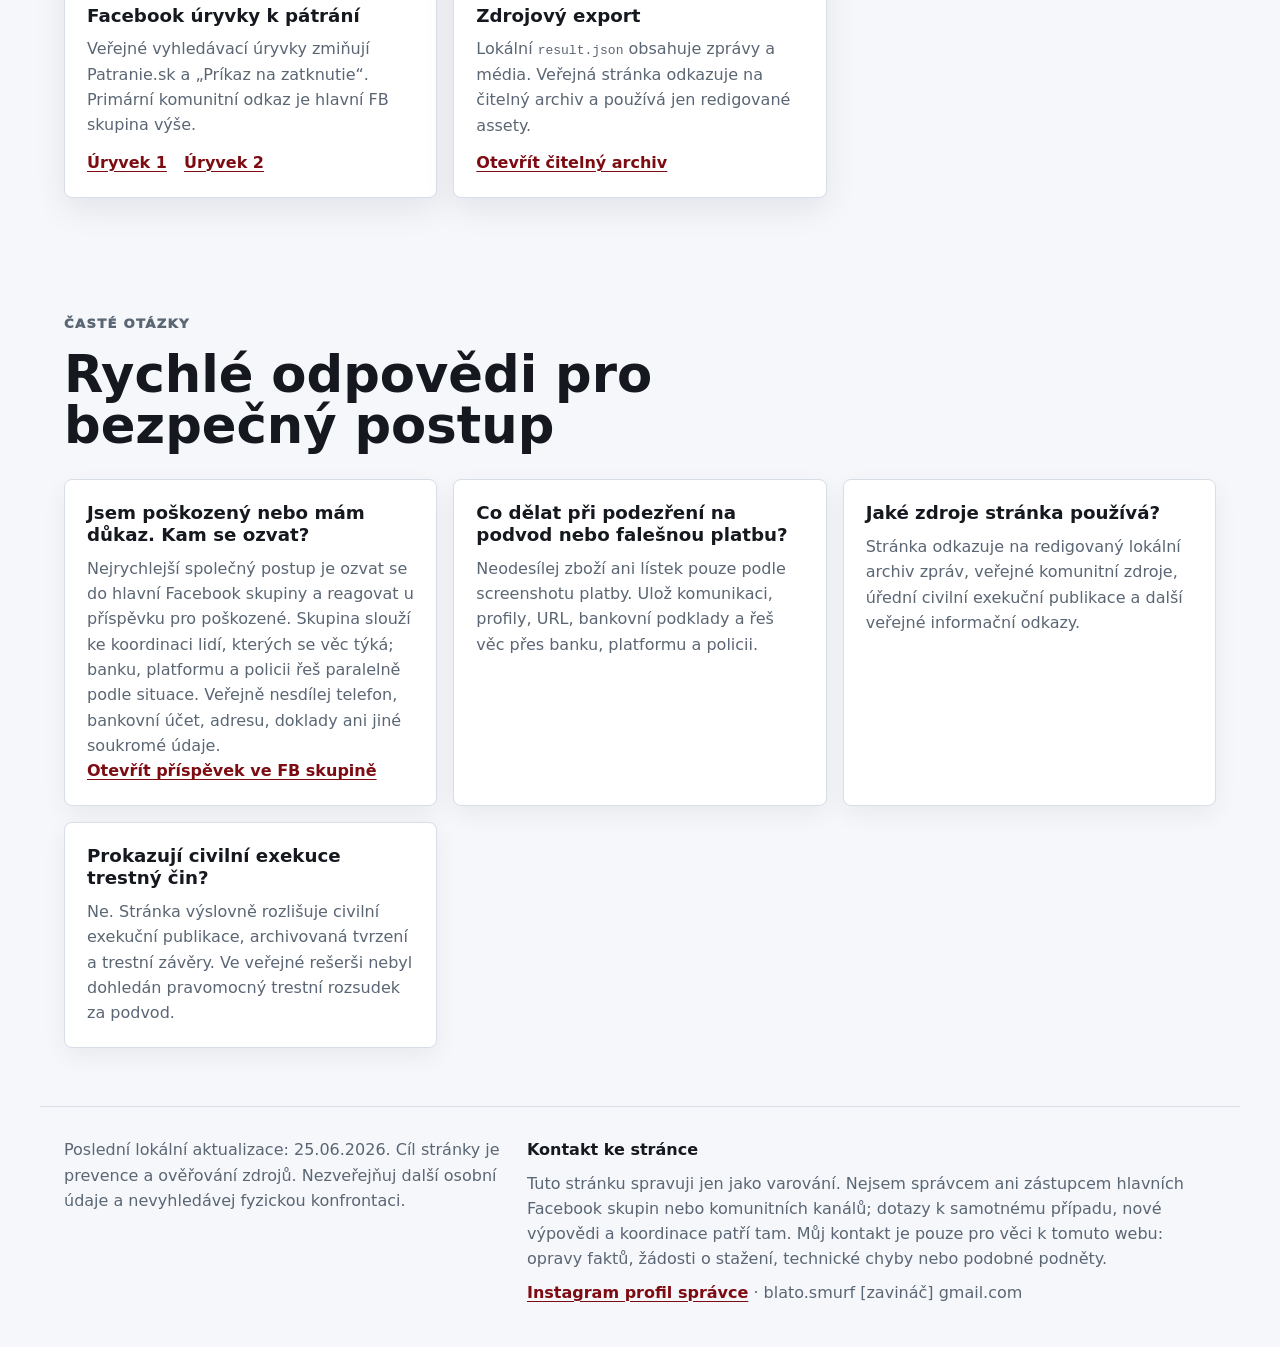
==== commit c5396c0f: "Add media evidence section and publish assets" ====
--- a/index.html
+++ b/index.html
@@ -511,6 +511,11 @@
                         <strong>Fero</strong>, <strong>Martin</strong>,
                         <strong>Ľubko</strong> a
                         <strong>Matúš / Matus Stas</strong>.
+                        Nově dodané podklady dále uvádějí instagramový účet
+                        <strong>fdzeja</strong> a hlášený alias
+                        <strong>MatuškoJan</strong>; na stránce jsou uvedené
+                        jako identifikátory k ověření, ne jako úředně potvrzená
+                        totožnost.
                     </p>
                     <p class="source-line">
                         <a class="badge archive" href="archive.html#m15"
@@ -522,6 +527,7 @@
                         <a class="badge archive" href="archive.html#m1305"
                             >archiv: Matus Stas</a
                         >
+                        <span class="badge caveat">nově hlášené</span>
                     </p>
                 </div>
                 <div class="identity-card">
@@ -747,6 +753,67 @@
             </section>
 
             <section
+                class="section media-evidence"
+                id="media-evidence"
+                aria-labelledby="media-evidence-title"
+            >
+                <div class="section-heading">
+                    <p class="eyebrow">Nové mediální podklady</p>
+                    <h2 id="media-evidence-title">
+                        Nahrávky k ověření a předání policii
+                    </h2>
+                    <p>
+                        Níže uvedené soubory jsou vložené jako nové lokální
+                        podklady. Popisují obsah nahrávek a tvrzení, která v
+                        nich zaznívají; nejde o pravomocný závěr soudu ani
+                        potvrzení aktuálního pátrání.
+                    </p>
+                </div>
+
+                <div class="media-grid">
+                    <article class="media-card">
+                        <div class="media-card-header">
+                            <span class="badge public">nový lokální podklad</span>
+                            <span class="badge caveat">tvrzení v nahrávce</span>
+                        </div>
+                        <h3>Konfrontace u policie</h3>
+                        <p>
+                            Video zachycuje konfrontaci u policejního vozidla.
+                            V nahrávce zaznívají obvinění z podvodu a tvrzení,
+                            že je osoba hledaná na Slovensku. Aktuální stav má
+                            vždy ověřovat policie nebo příslušný úřední zdroj.
+                        </p>
+                        <video
+                            controls
+                            preload="metadata"
+                            src="assets/police-confrontation.mp4"
+                            aria-label="Video konfrontace u policie"
+                        ></video>
+                    </article>
+
+                    <article class="media-card">
+                        <div class="media-card-header">
+                            <span class="badge public">nový lokální podklad</span>
+                            <span class="badge caveat">nutno ověřit</span>
+                        </div>
+                        <h3>Slib doplacení peněz</h3>
+                        <p>
+                            Audiozáznam je uveden jako podklad k tvrzení, že
+                            padl slib odeslat peníze. Poškozený popisuje, že po
+                            slibu doplacení následně přišla jen symbolická
+                            platba <strong>1 Kč</strong>.
+                        </p>
+                        <audio
+                            controls
+                            preload="metadata"
+                            src="assets/payment-promise-audio.mp4"
+                            aria-label="Audiozáznam slibu doplacení peněz"
+                        ></audio>
+                    </article>
+                </div>
+            </section>
+
+            <section
                 class="section"
                 id="patterns"
                 aria-labelledby="patterns-title"
--- a/styles.css
+++ b/styles.css
@@ -492,6 +492,7 @@
 .limits-grid article,
 .action-grid article,
 .checklist-grid article,
+.media-card,
 .source-list article {
   background: var(--panel);
   border: 1px solid var(--line);
@@ -515,6 +516,7 @@
 .limits-grid p,
 .action-grid p,
 .checklist-grid p,
+.media-card p,
 .source-list p,
 .timeline p {
   color: var(--muted);
@@ -594,6 +596,53 @@
   max-width: none;
   padding-left: max(24px, calc((100vw - 1200px) / 2 + 24px));
   padding-right: max(24px, calc((100vw - 1200px) / 2 + 24px));
+}
+
+.media-evidence {
+  background: #fff;
+  max-width: none;
+  padding-left: max(24px, calc((100vw - 1200px) / 2 + 24px));
+  padding-right: max(24px, calc((100vw - 1200px) / 2 + 24px));
+}
+
+.media-grid {
+  display: grid;
+  gap: 18px;
+  grid-template-columns: minmax(0, 0.9fr) minmax(0, 1.1fr);
+}
+
+.media-card {
+  display: flex;
+  flex-direction: column;
+  gap: 14px;
+}
+
+.media-card-header {
+  display: flex;
+  flex-wrap: wrap;
+  gap: 8px;
+}
+
+.media-card-header .badge {
+  margin: 0;
+}
+
+.media-card video,
+.media-card audio {
+  background: var(--black);
+  border-radius: 8px;
+  display: block;
+  width: 100%;
+}
+
+.media-card video {
+  aspect-ratio: 9 / 16;
+  max-height: 720px;
+  object-fit: contain;
+}
+
+.media-card audio {
+  margin-top: auto;
 }
 
 .verified-overview {
@@ -951,6 +1000,7 @@
   .limits-grid,
   .action-grid,
   .checklist-grid,
+  .media-grid,
   .source-list,
   .faq-list,
   .footer-grid,
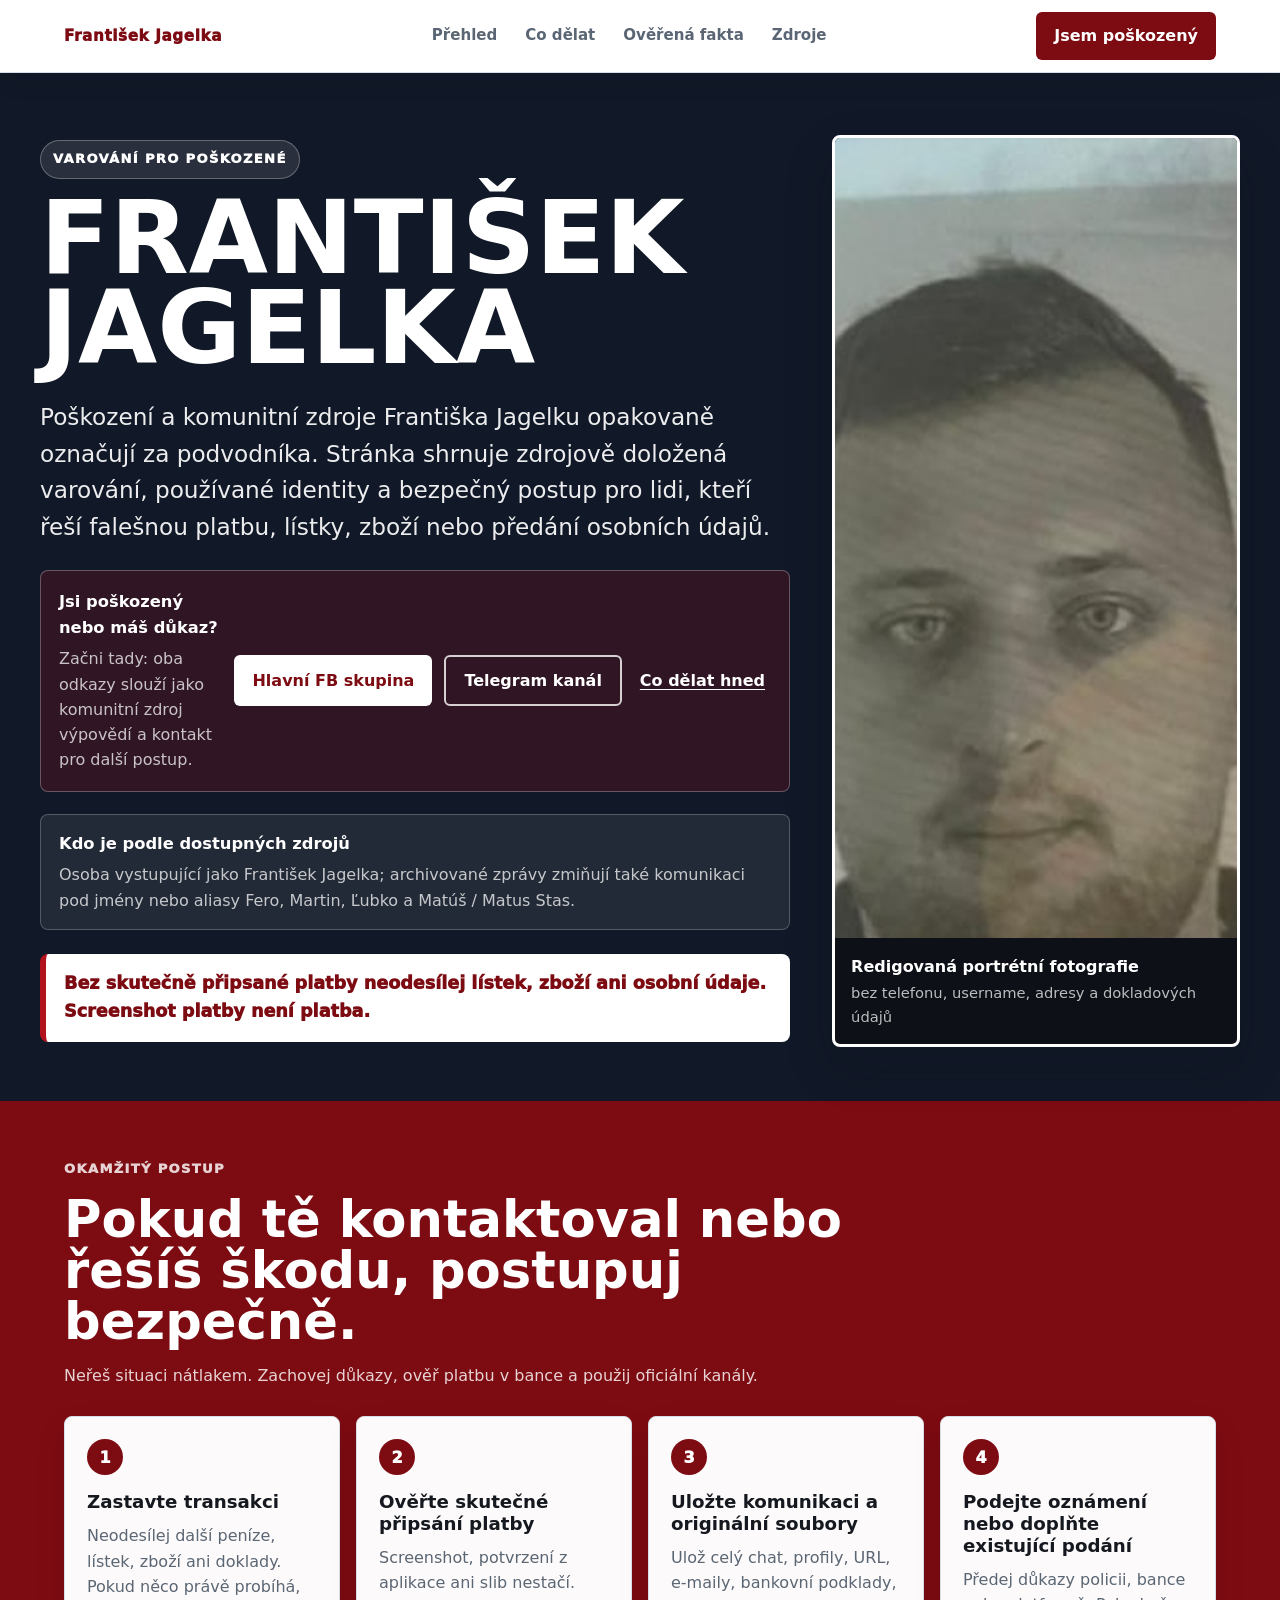
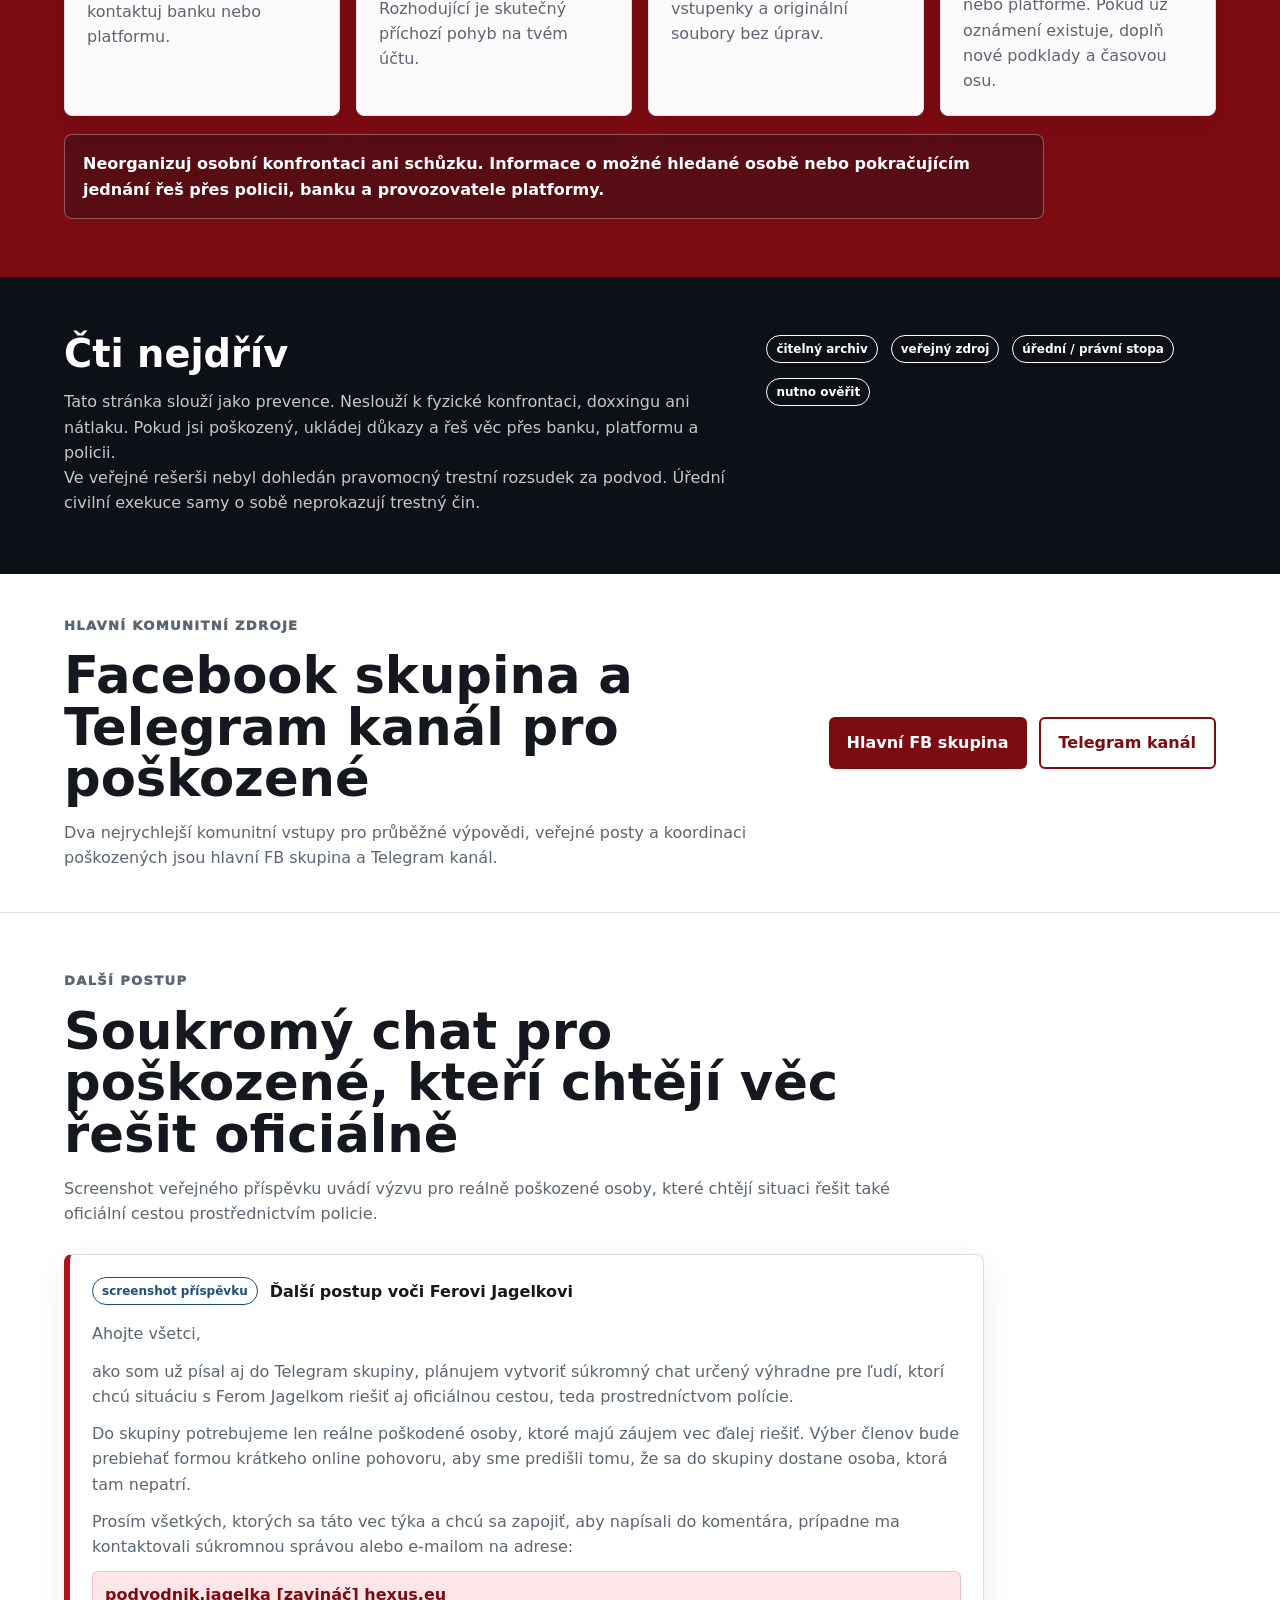
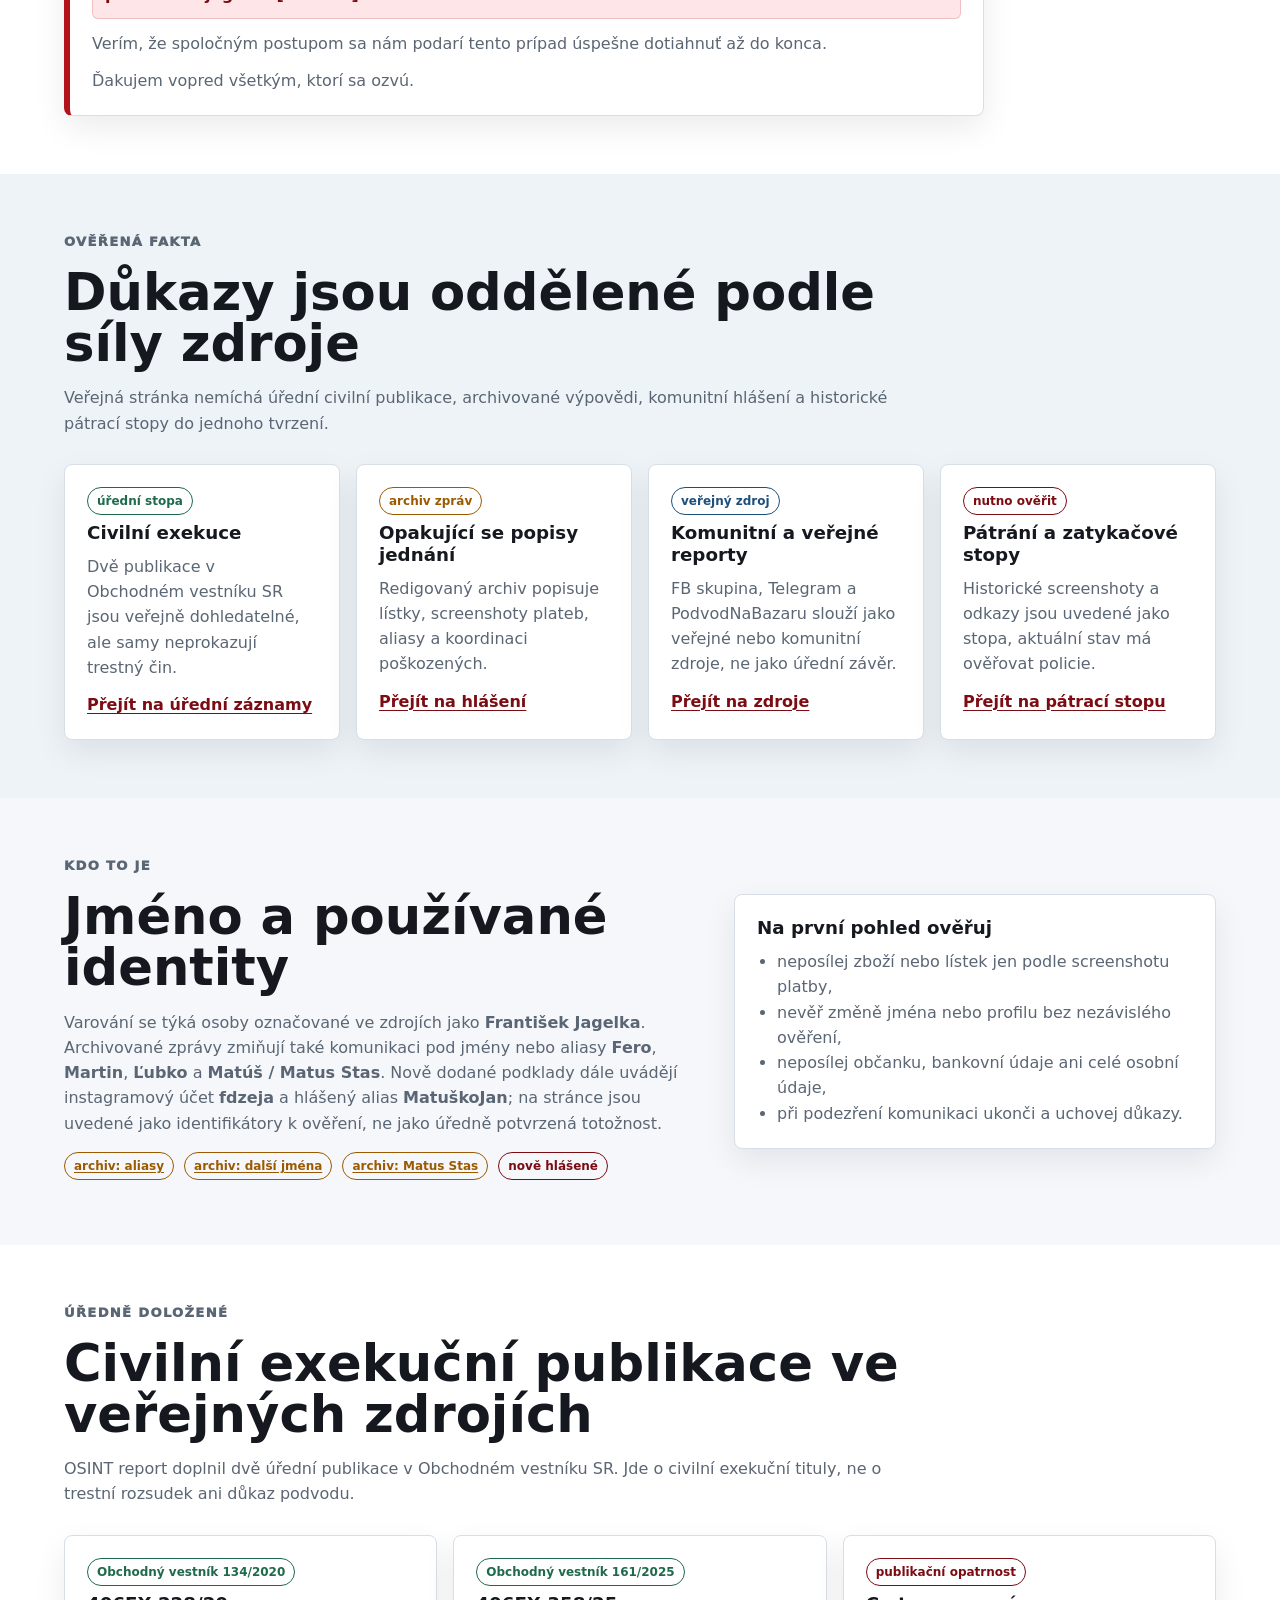
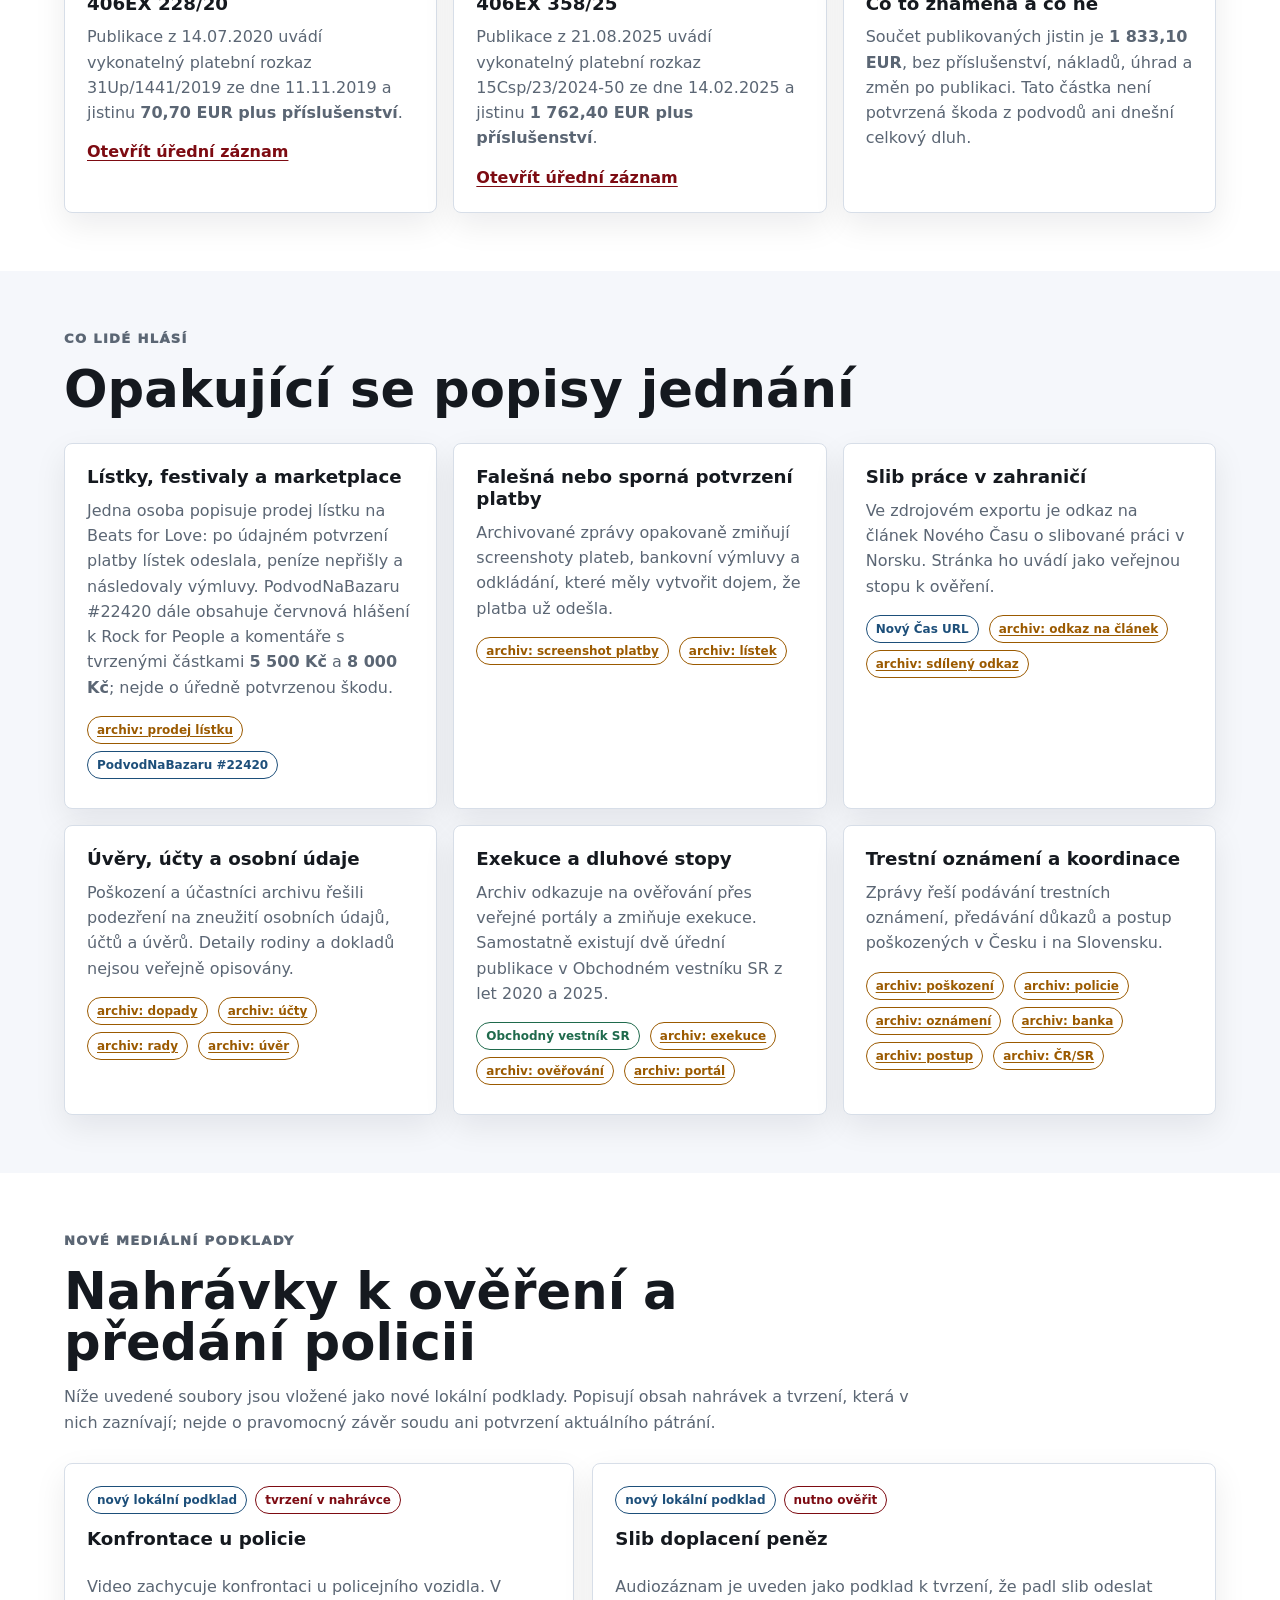
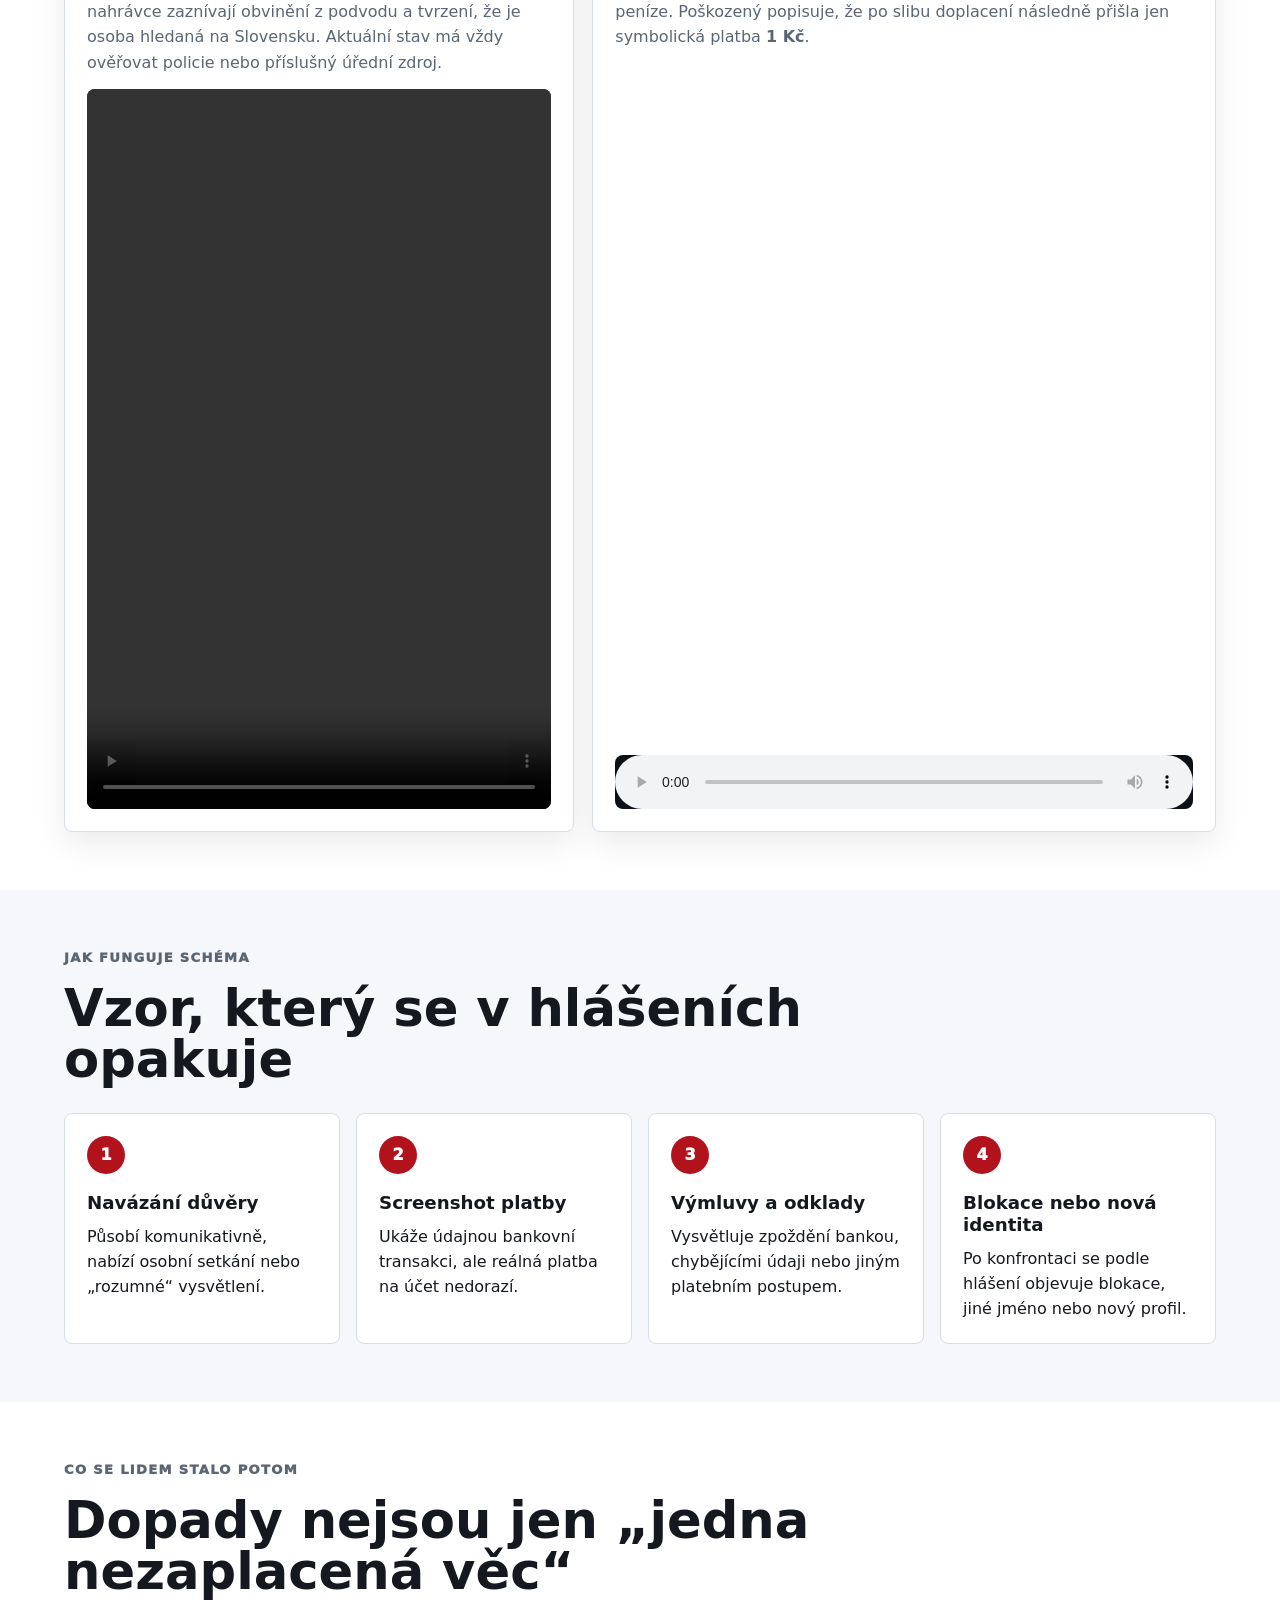
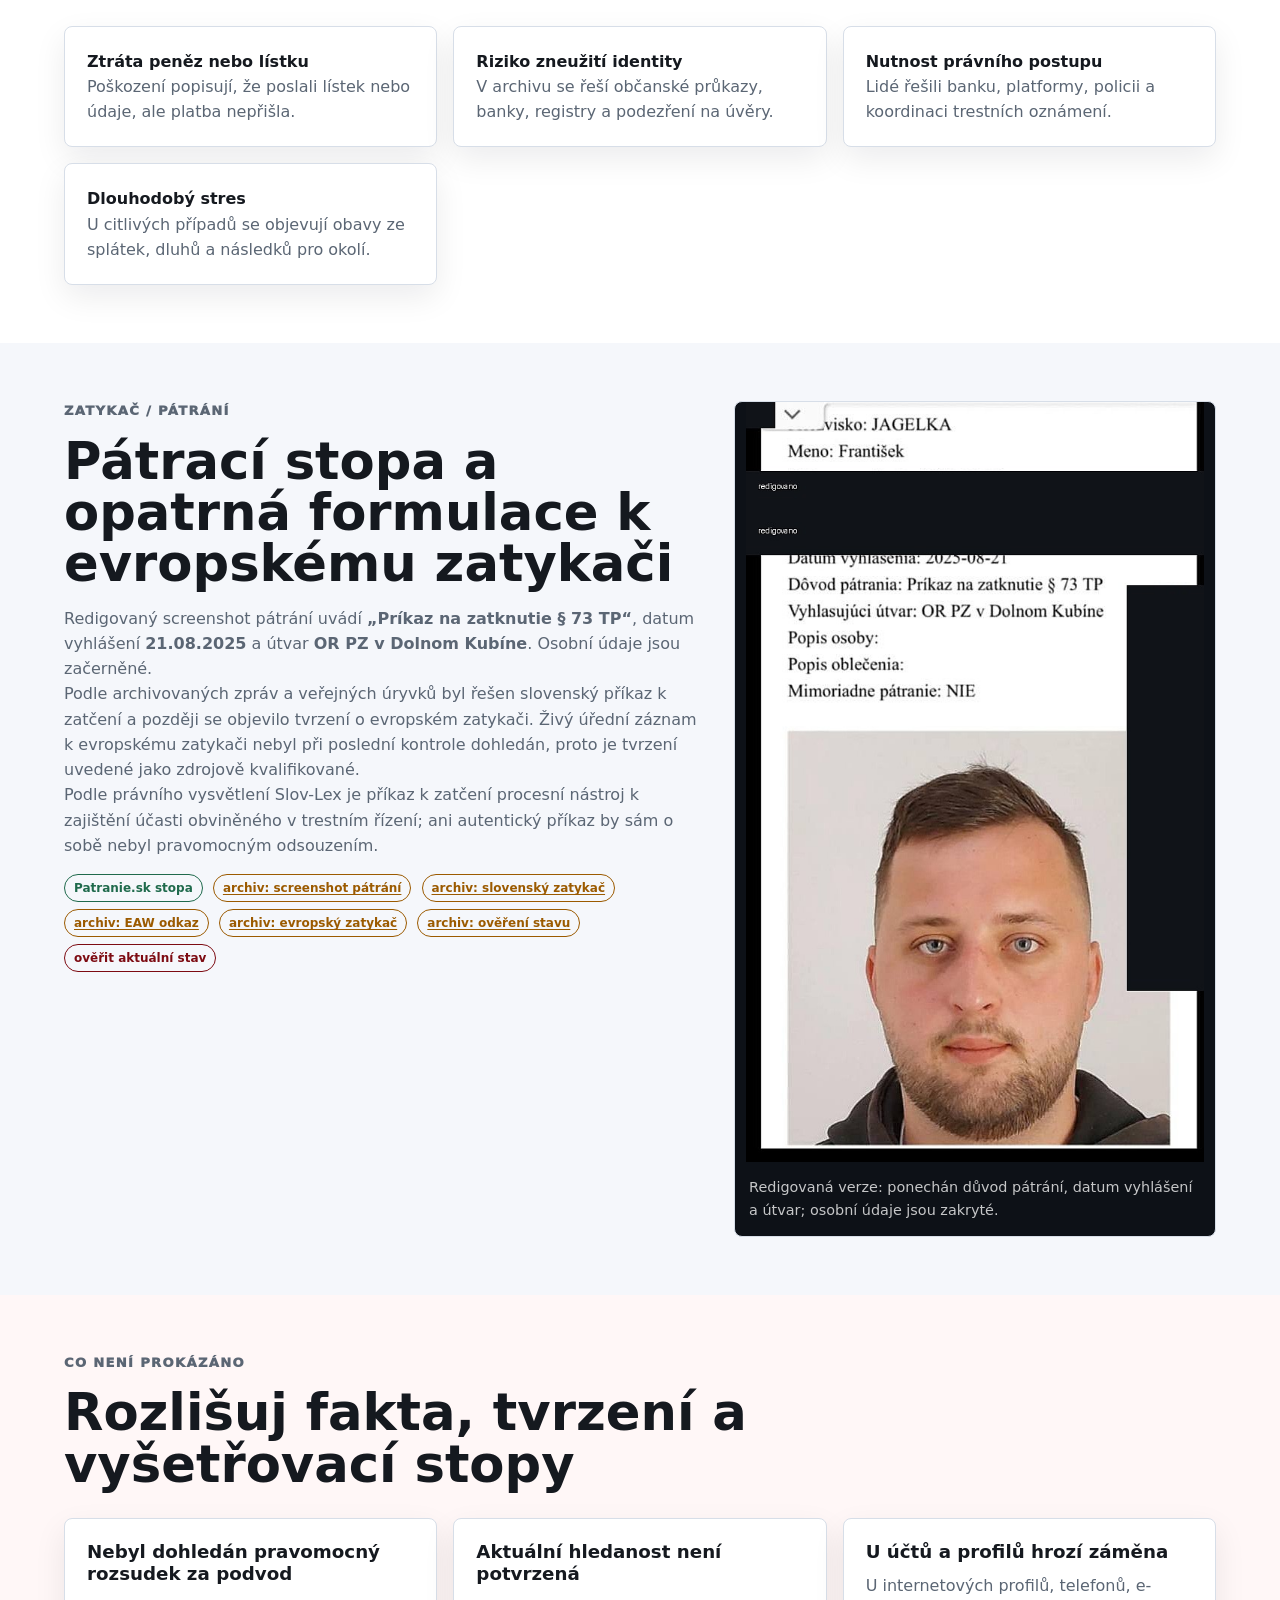
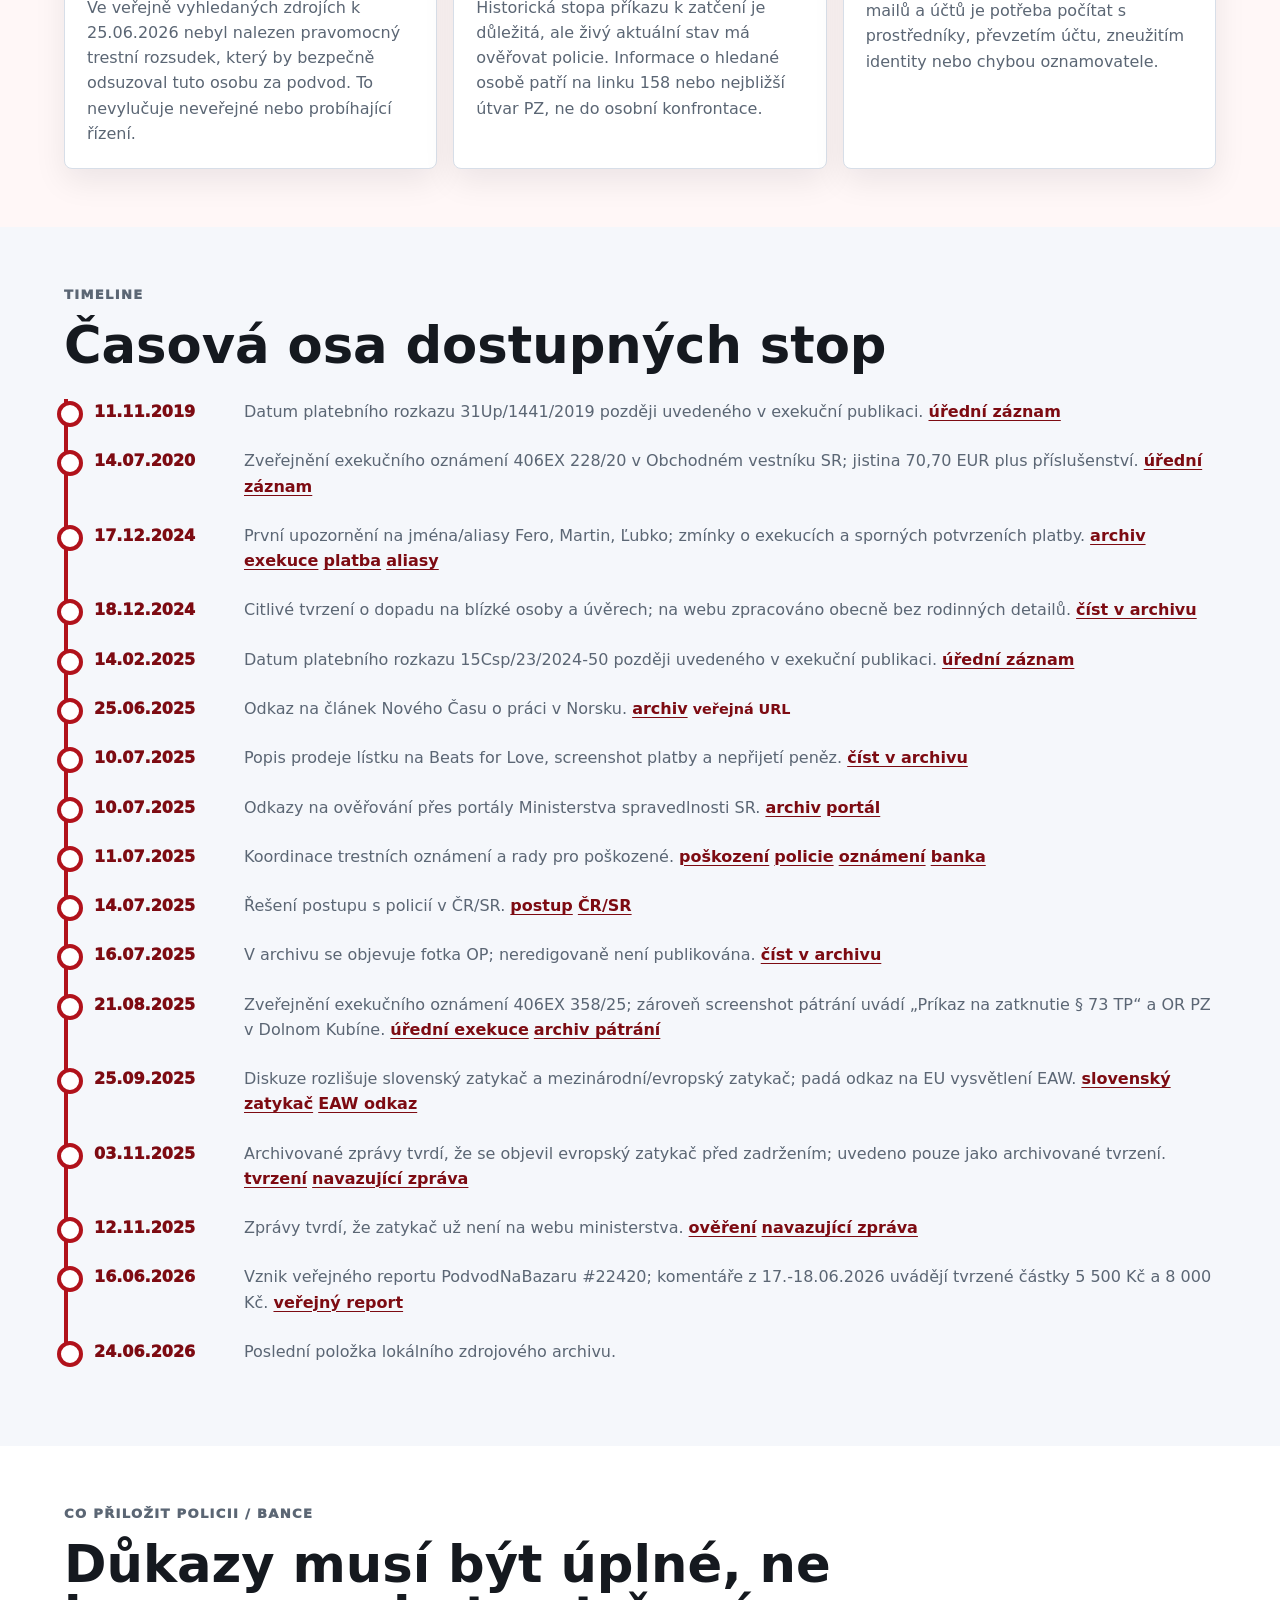
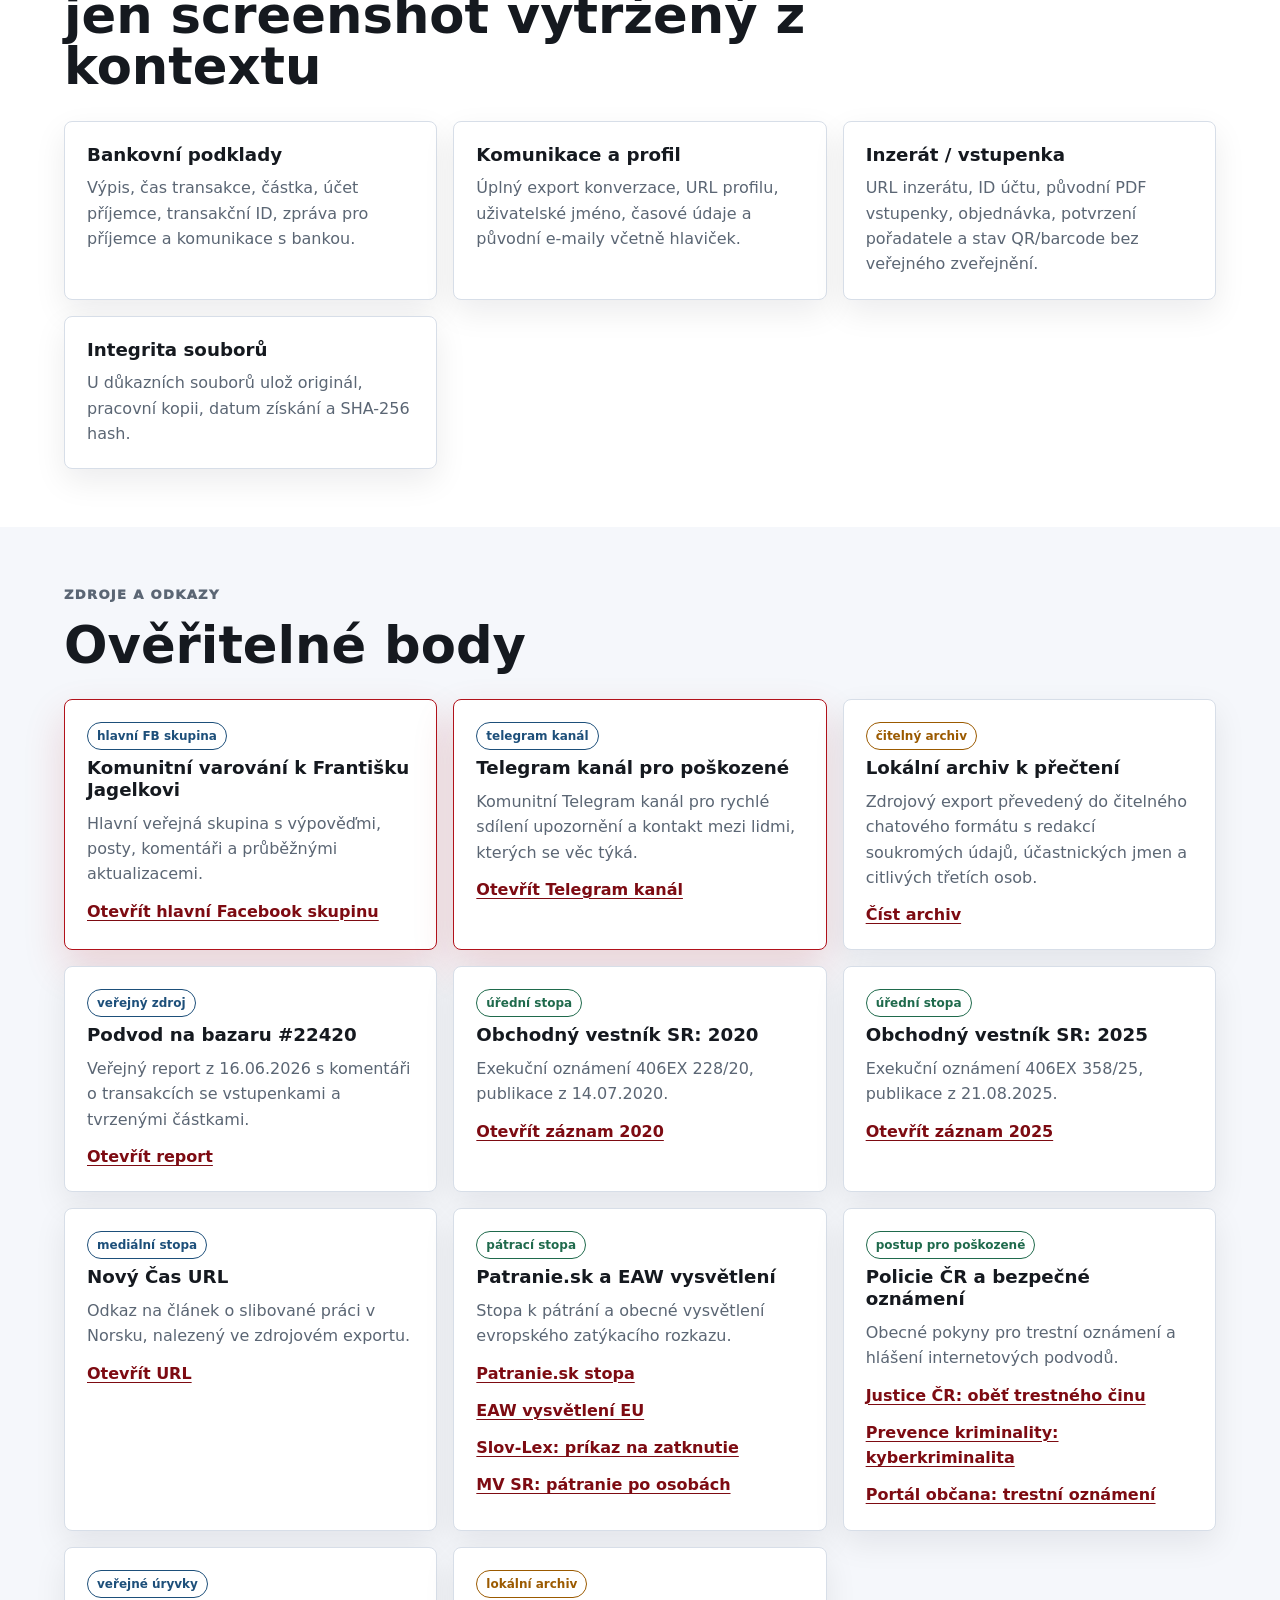
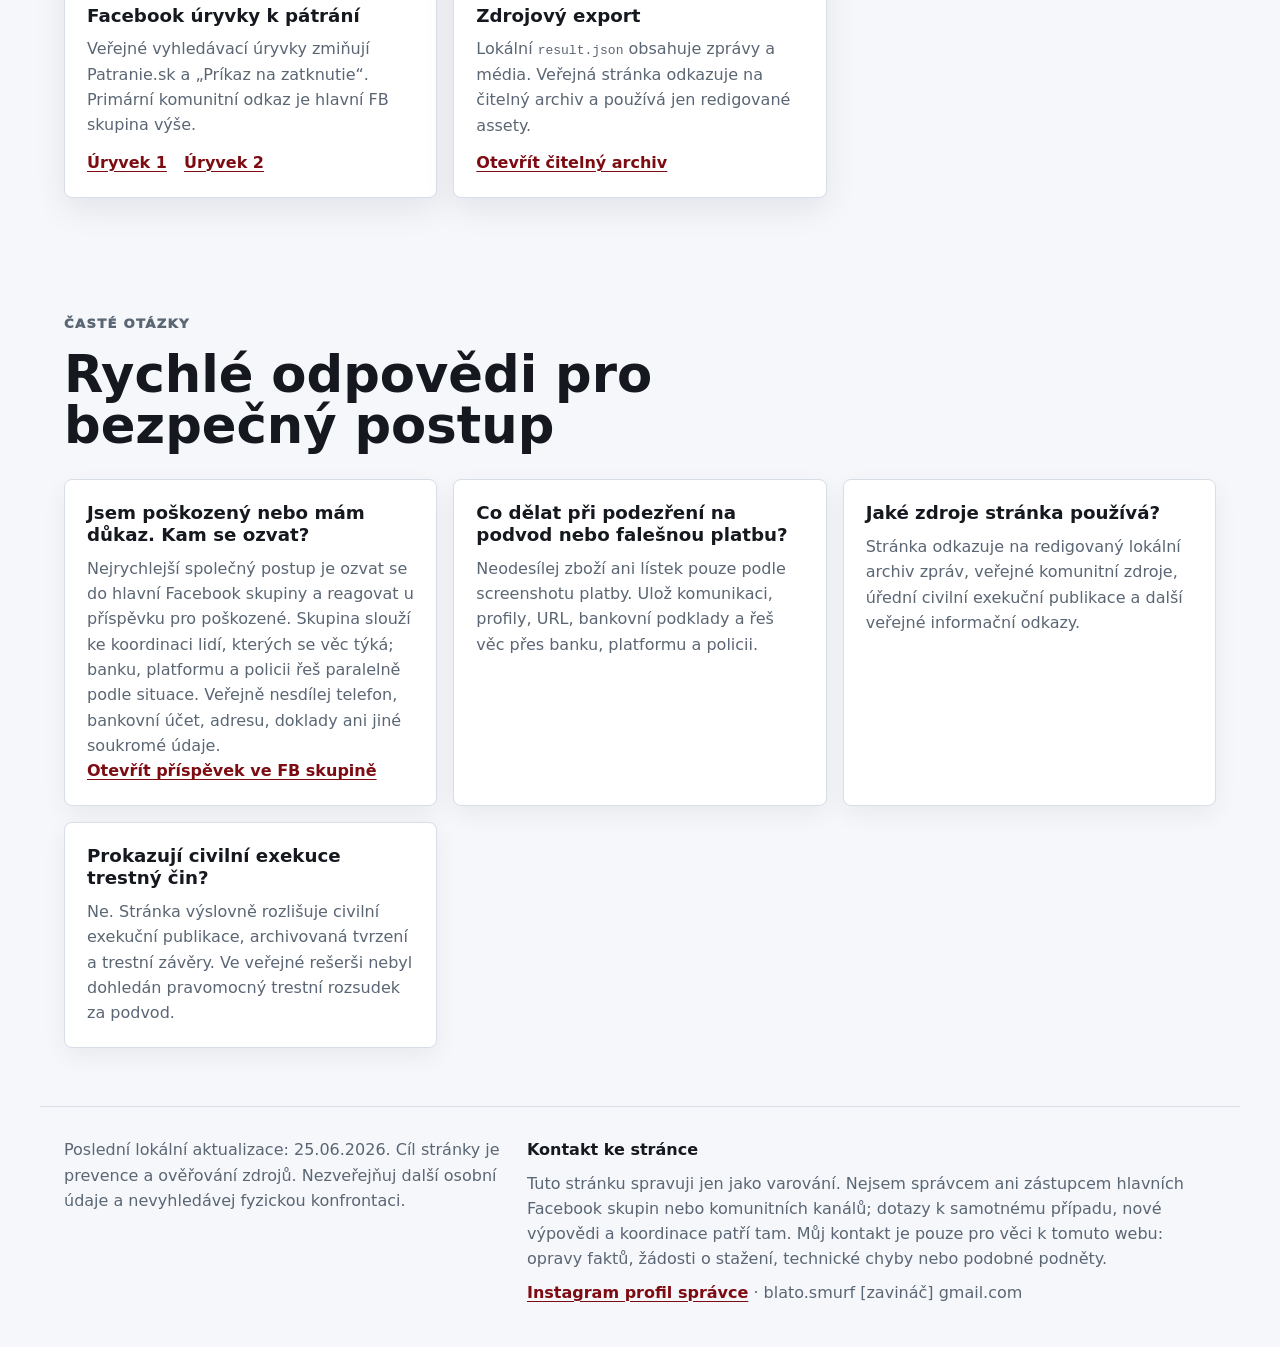
==== commit 12a500e4: "Move section" ====
--- a/index.html
+++ b/index.html
@@ -198,25 +198,8 @@
                             bezpečný postup pro lidi, kteří řeší falešnou
                             platbu, lístky, zboží nebo předání osobních údajů.
                         </p>
-                        <div
-                            class="identity-brief"
-                            aria-label="Kdo je podle dostupných zdrojů"
-                        >
-                            <strong>Kdo je podle dostupných zdrojů</strong>
-                            <p>
-                                Osoba vystupující jako František Jagelka;
-                                archivované zprávy zmiňují také komunikaci pod
-                                jmény nebo aliasy Fero, Martin, Ľubko a Matúš /
-                                Matus Stas.
-                            </p>
-                        </div>
-                        <p class="payment-warning">
-                            Bez skutečně připsané platby neodesílej lístek,
-                            zboží ani osobní údaje. Screenshot platby není
-                            platba.
-                        </p>
-
-                        <div
+						
+						<div
                             class="victim-link-panel"
                             aria-label="Hlavní odkazy pro poškozené a důkazy"
                         >
@@ -247,6 +230,25 @@
                                 >
                             </div>
                         </div>
+						
+                        <div
+                            class="identity-brief"
+                            aria-label="Kdo je podle dostupných zdrojů"
+                        >
+                            <strong>Kdo je podle dostupných zdrojů</strong>
+                            <p>
+                                Osoba vystupující jako František Jagelka;
+                                archivované zprávy zmiňují také komunikaci pod
+                                jmény nebo aliasy Fero, Martin, Ľubko a Matúš /
+                                Matus Stas.
+                            </p>
+                        </div>
+                        <p class="payment-warning">
+                            Bez skutečně připsané platby neodesílej lístek,
+                            zboží ani osobní údaje. Screenshot platby není
+                            platba.
+                        </p>
+
                     </div>
 
                     <aside
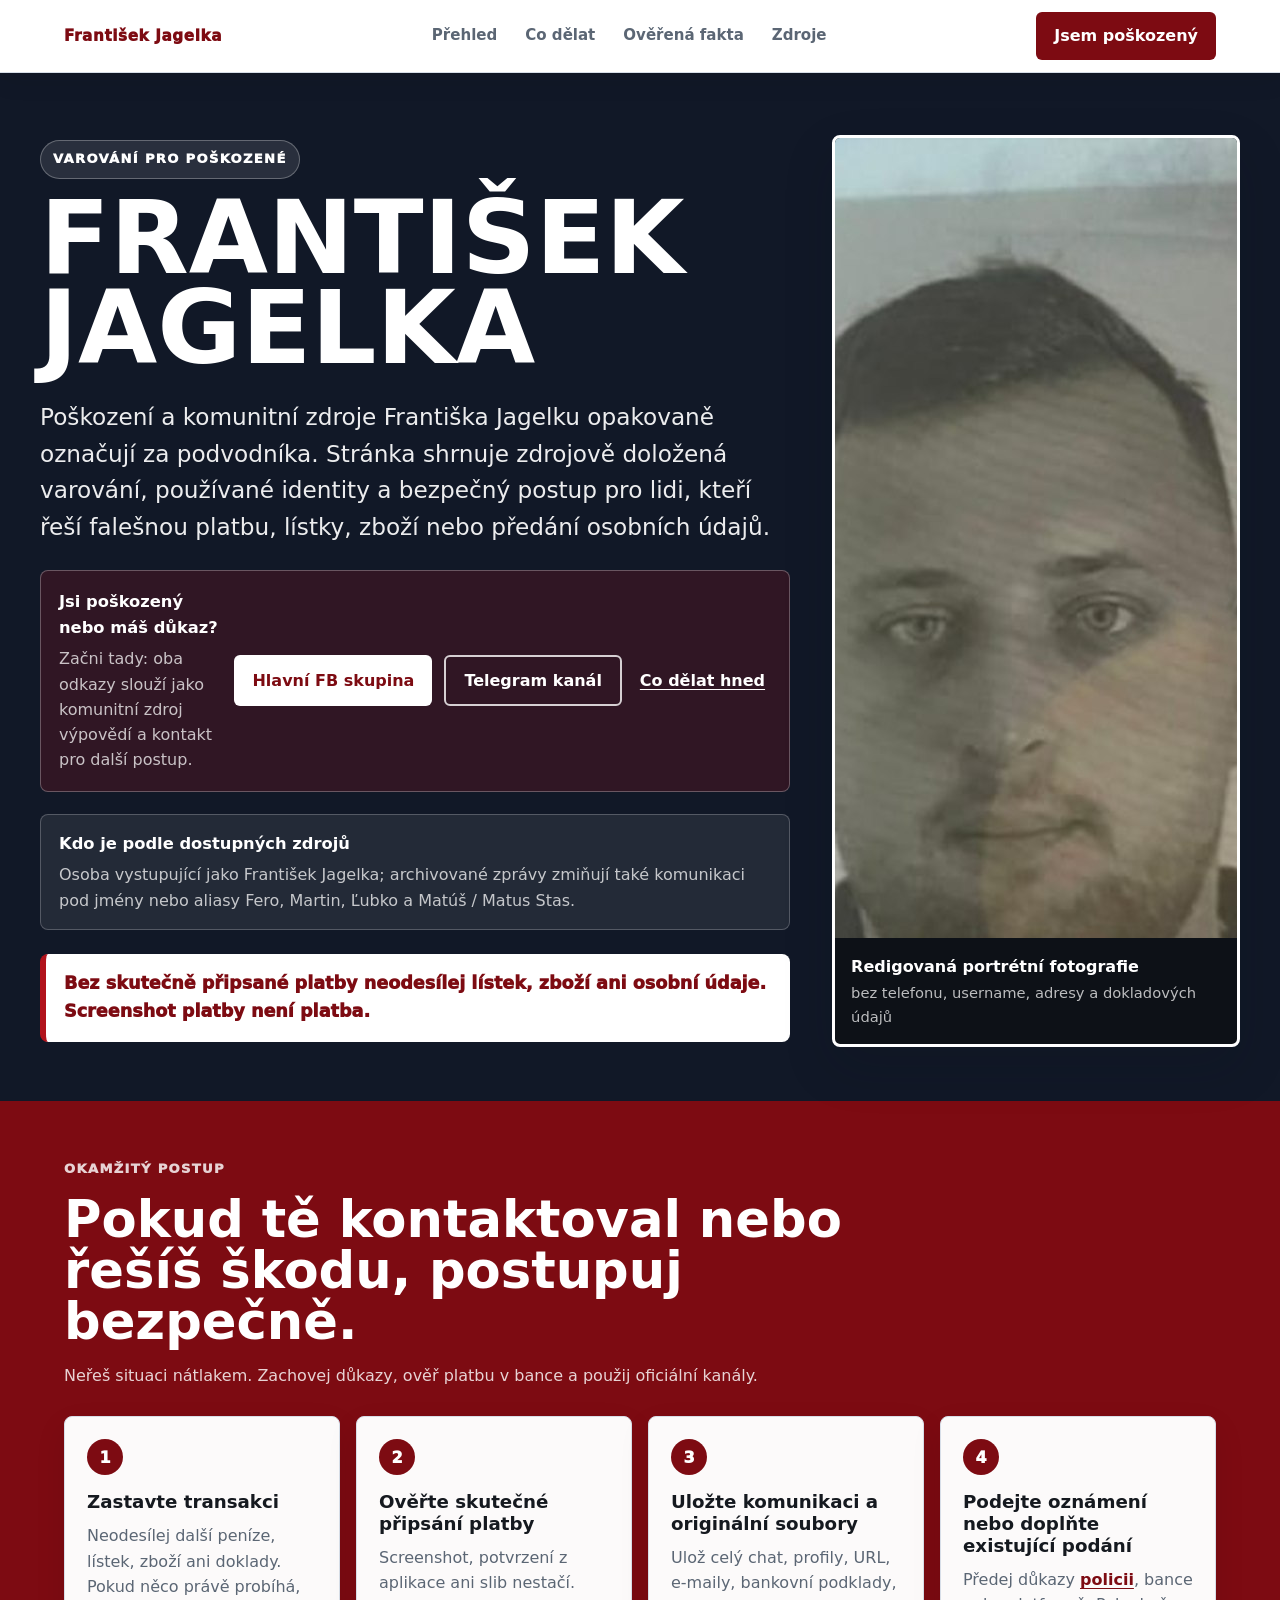
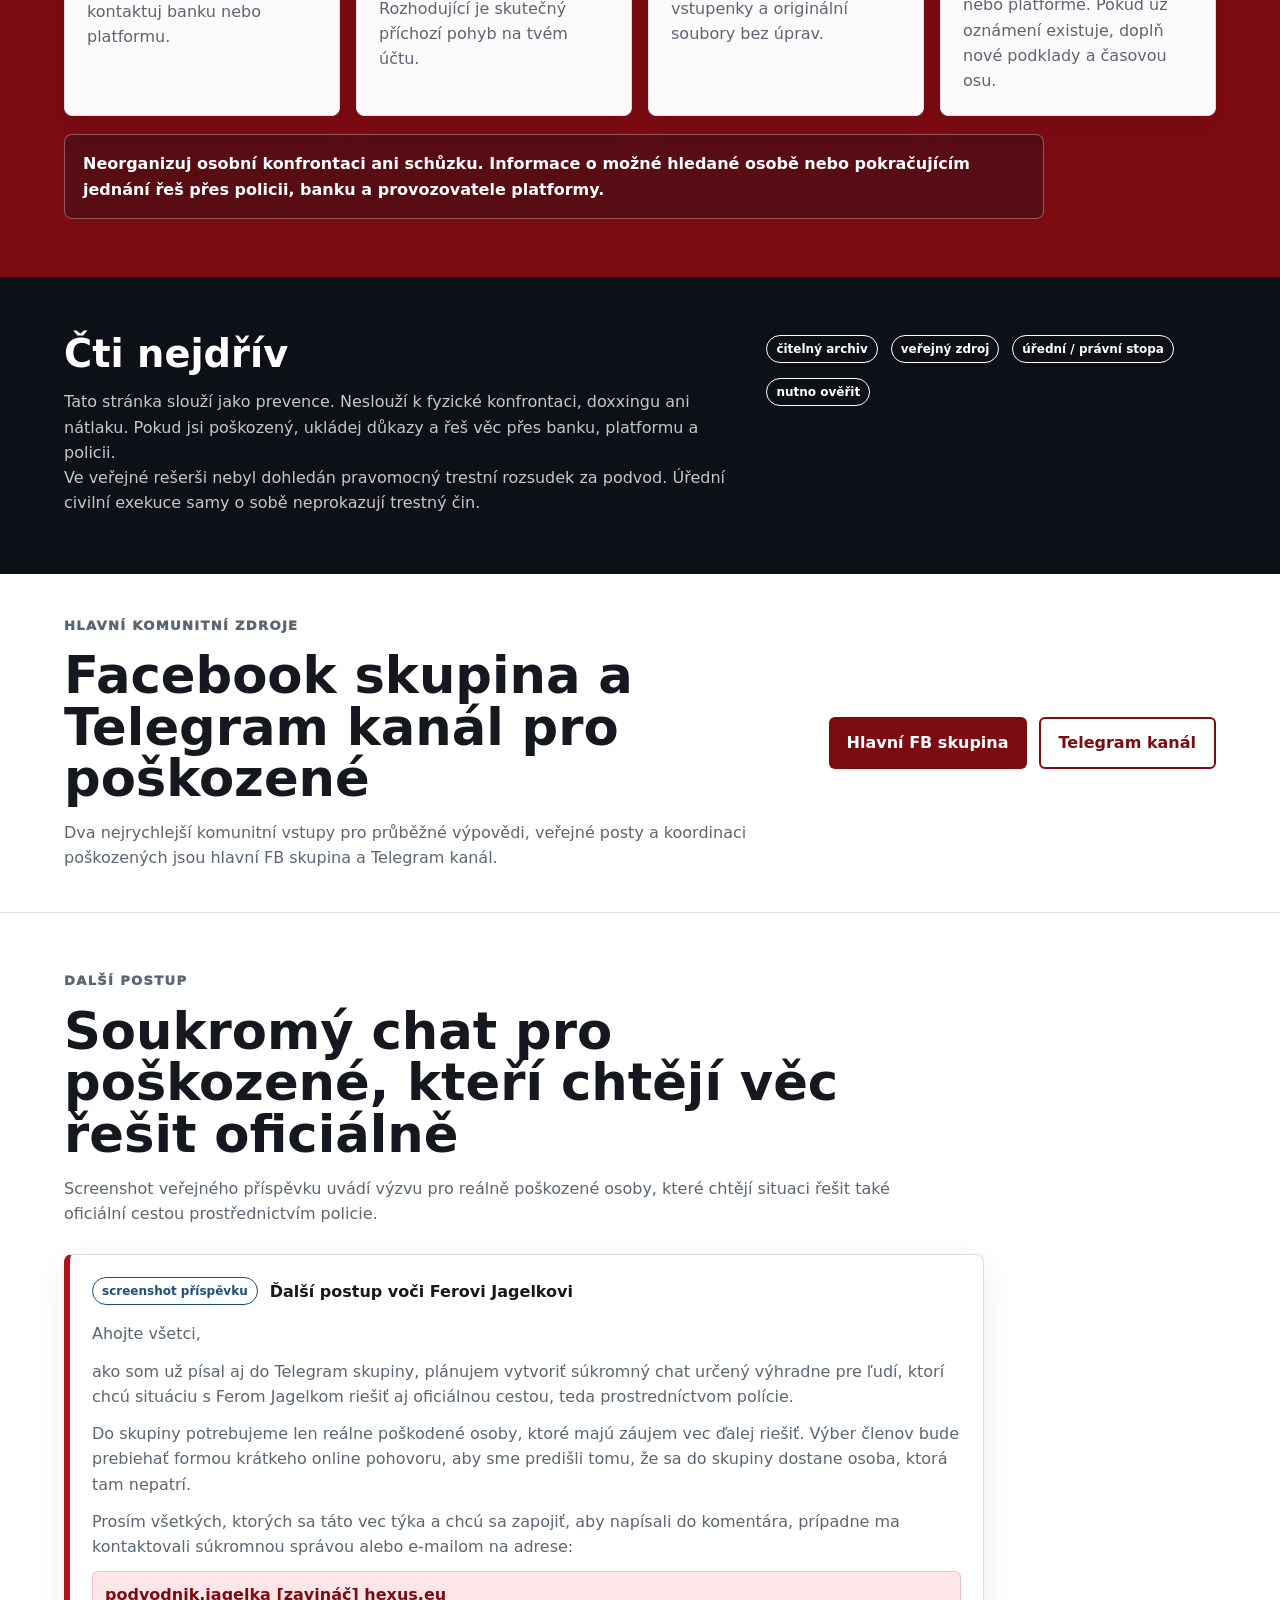
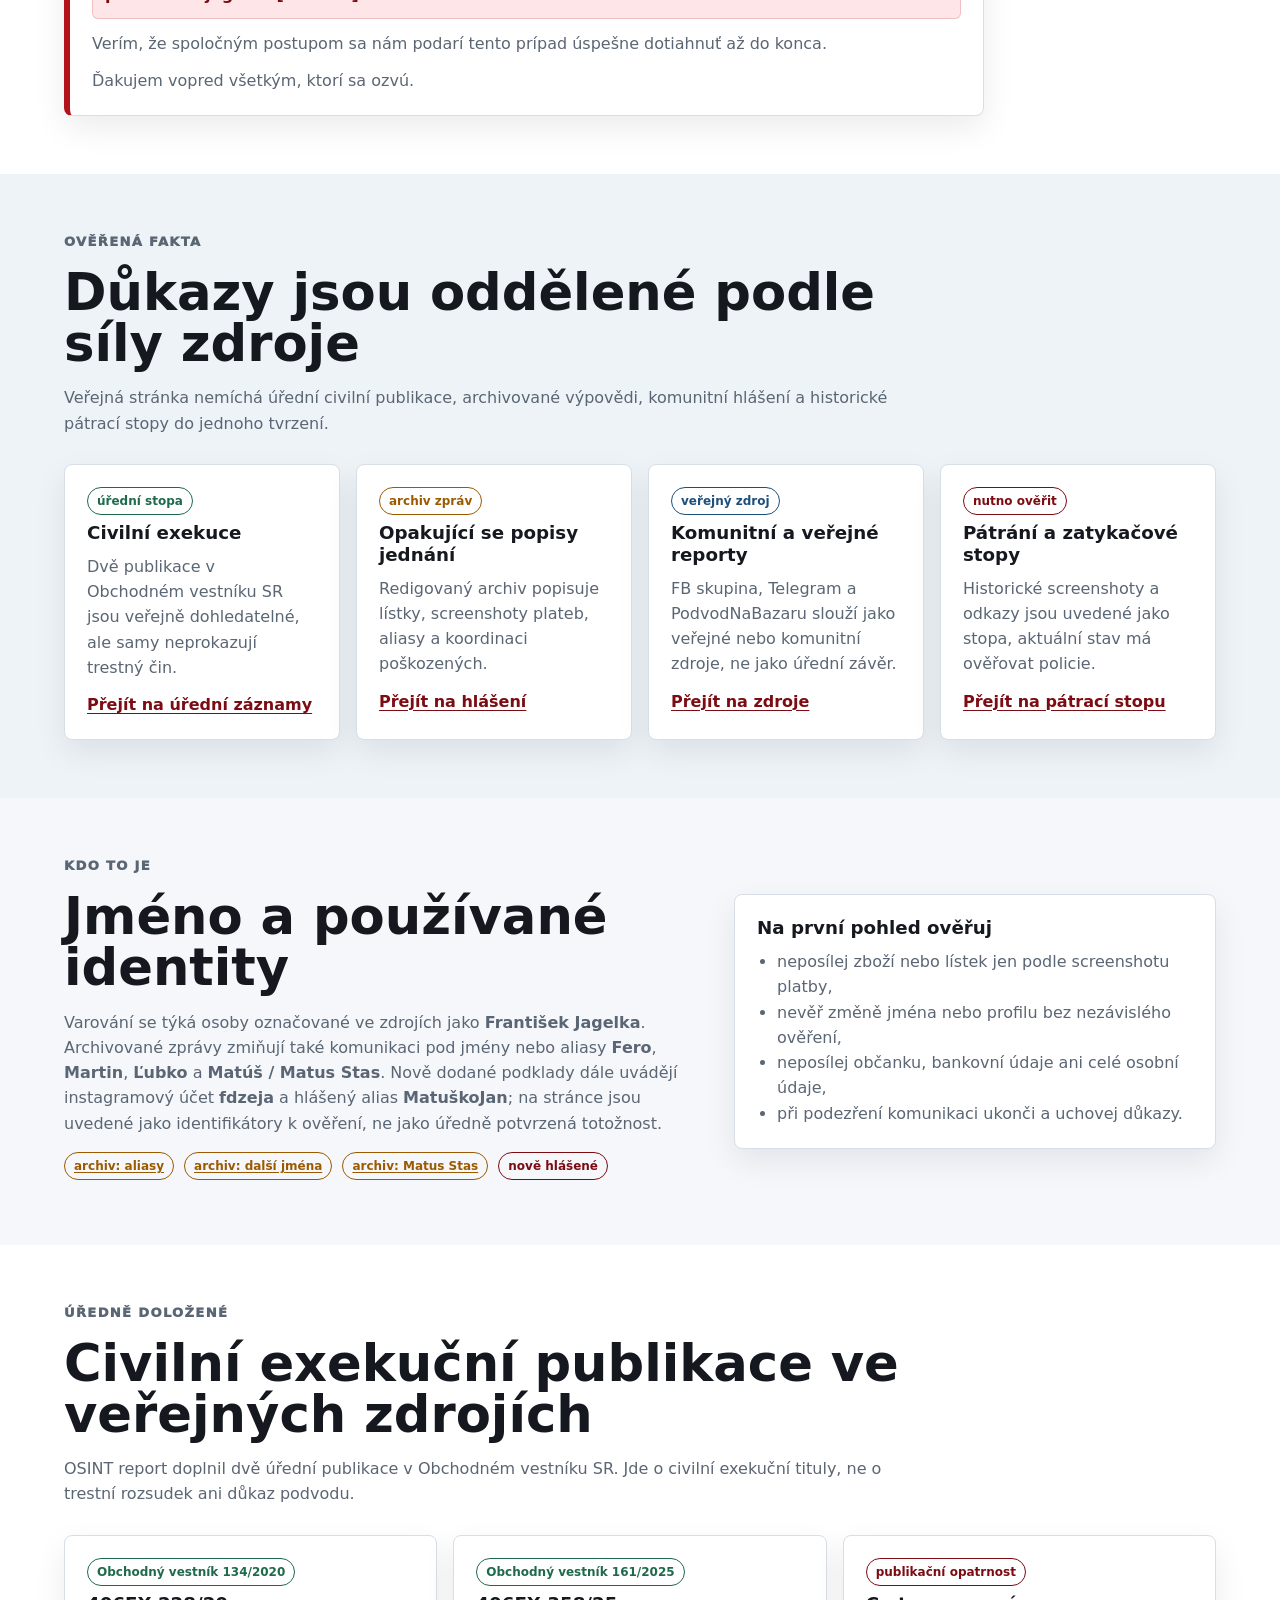
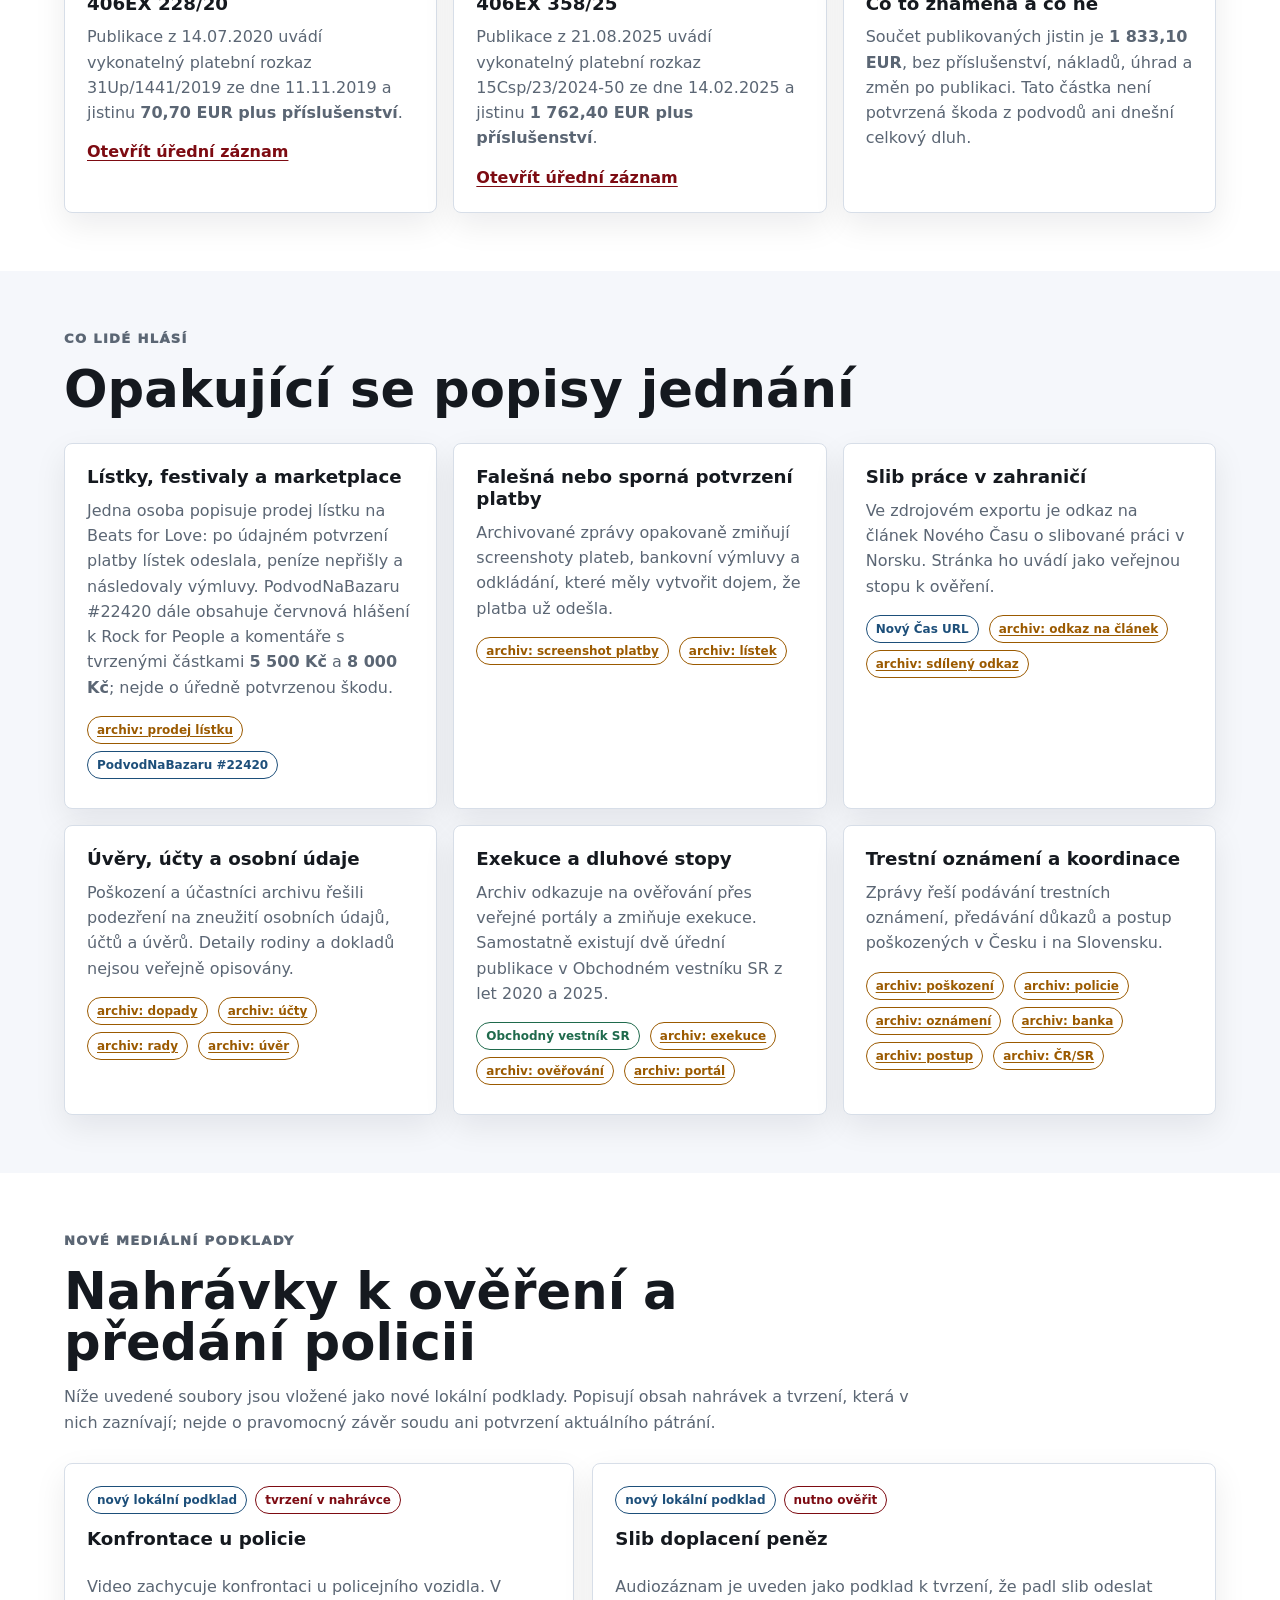
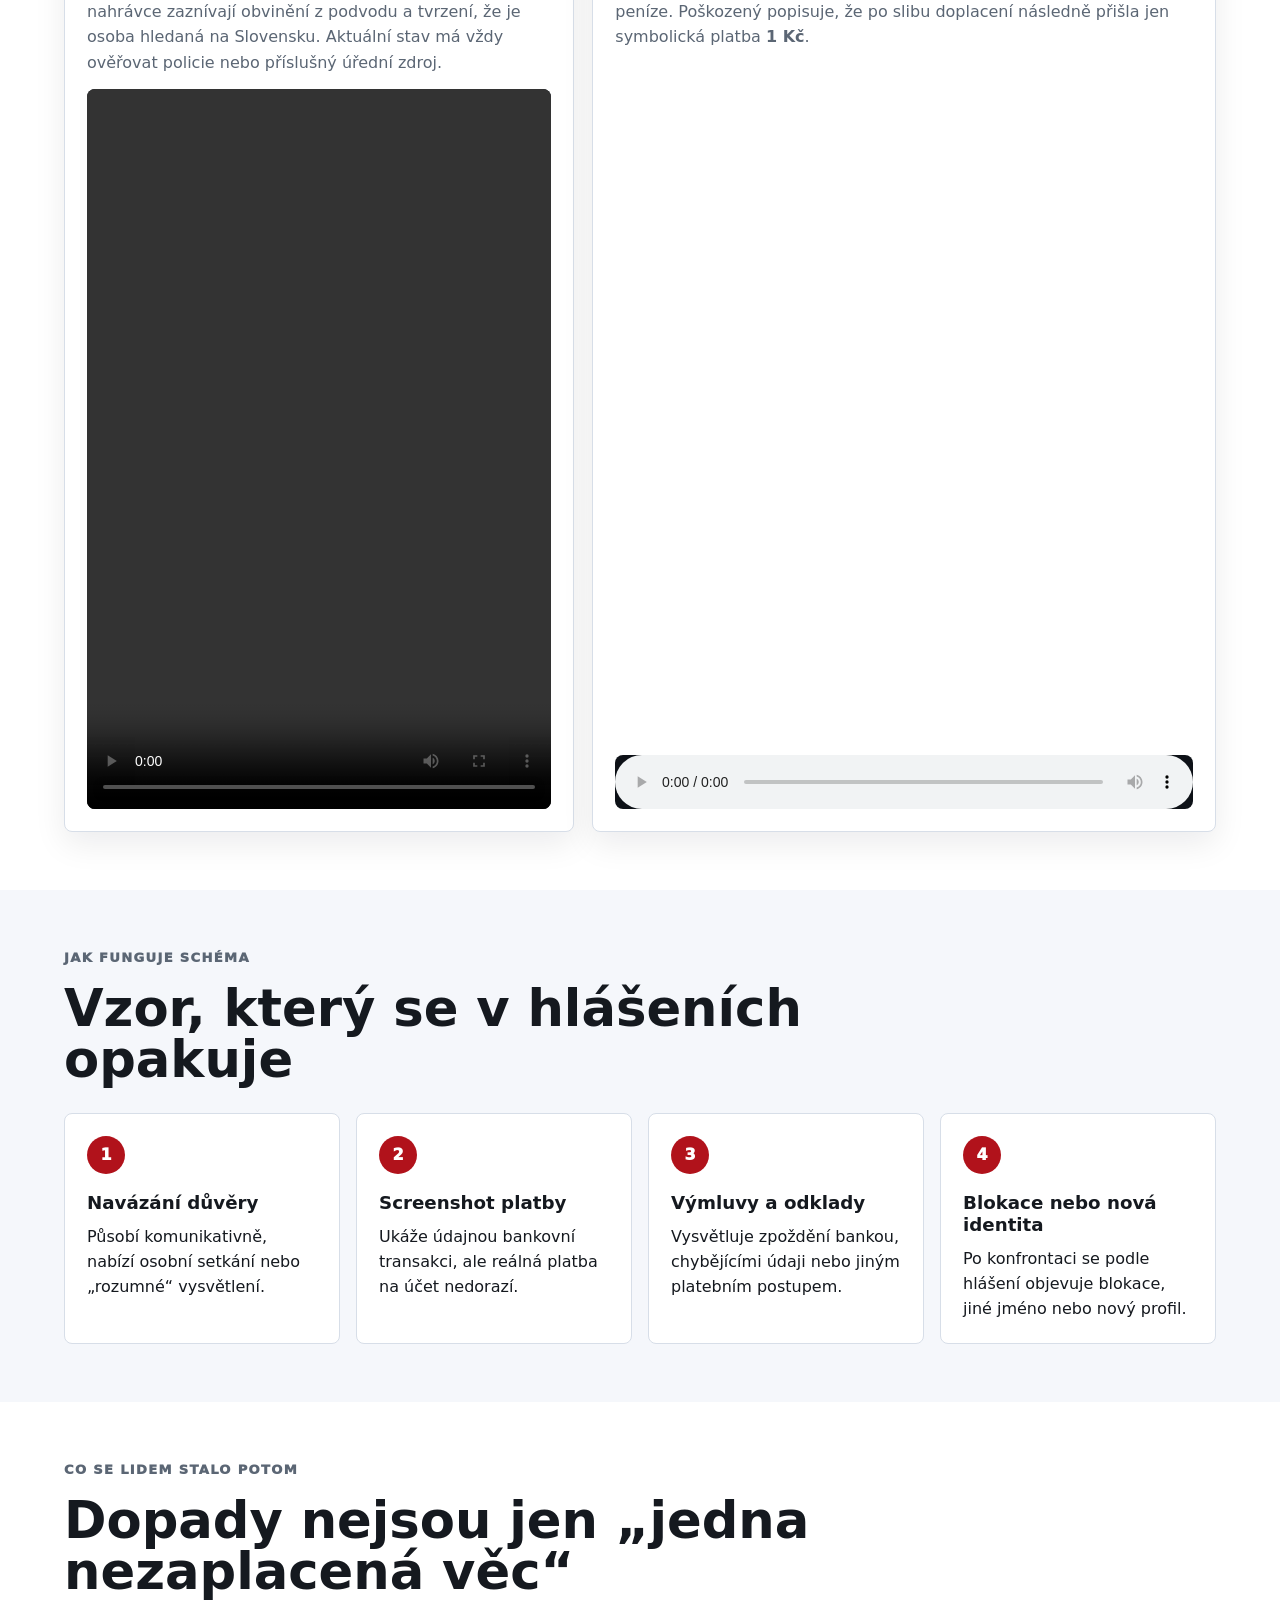
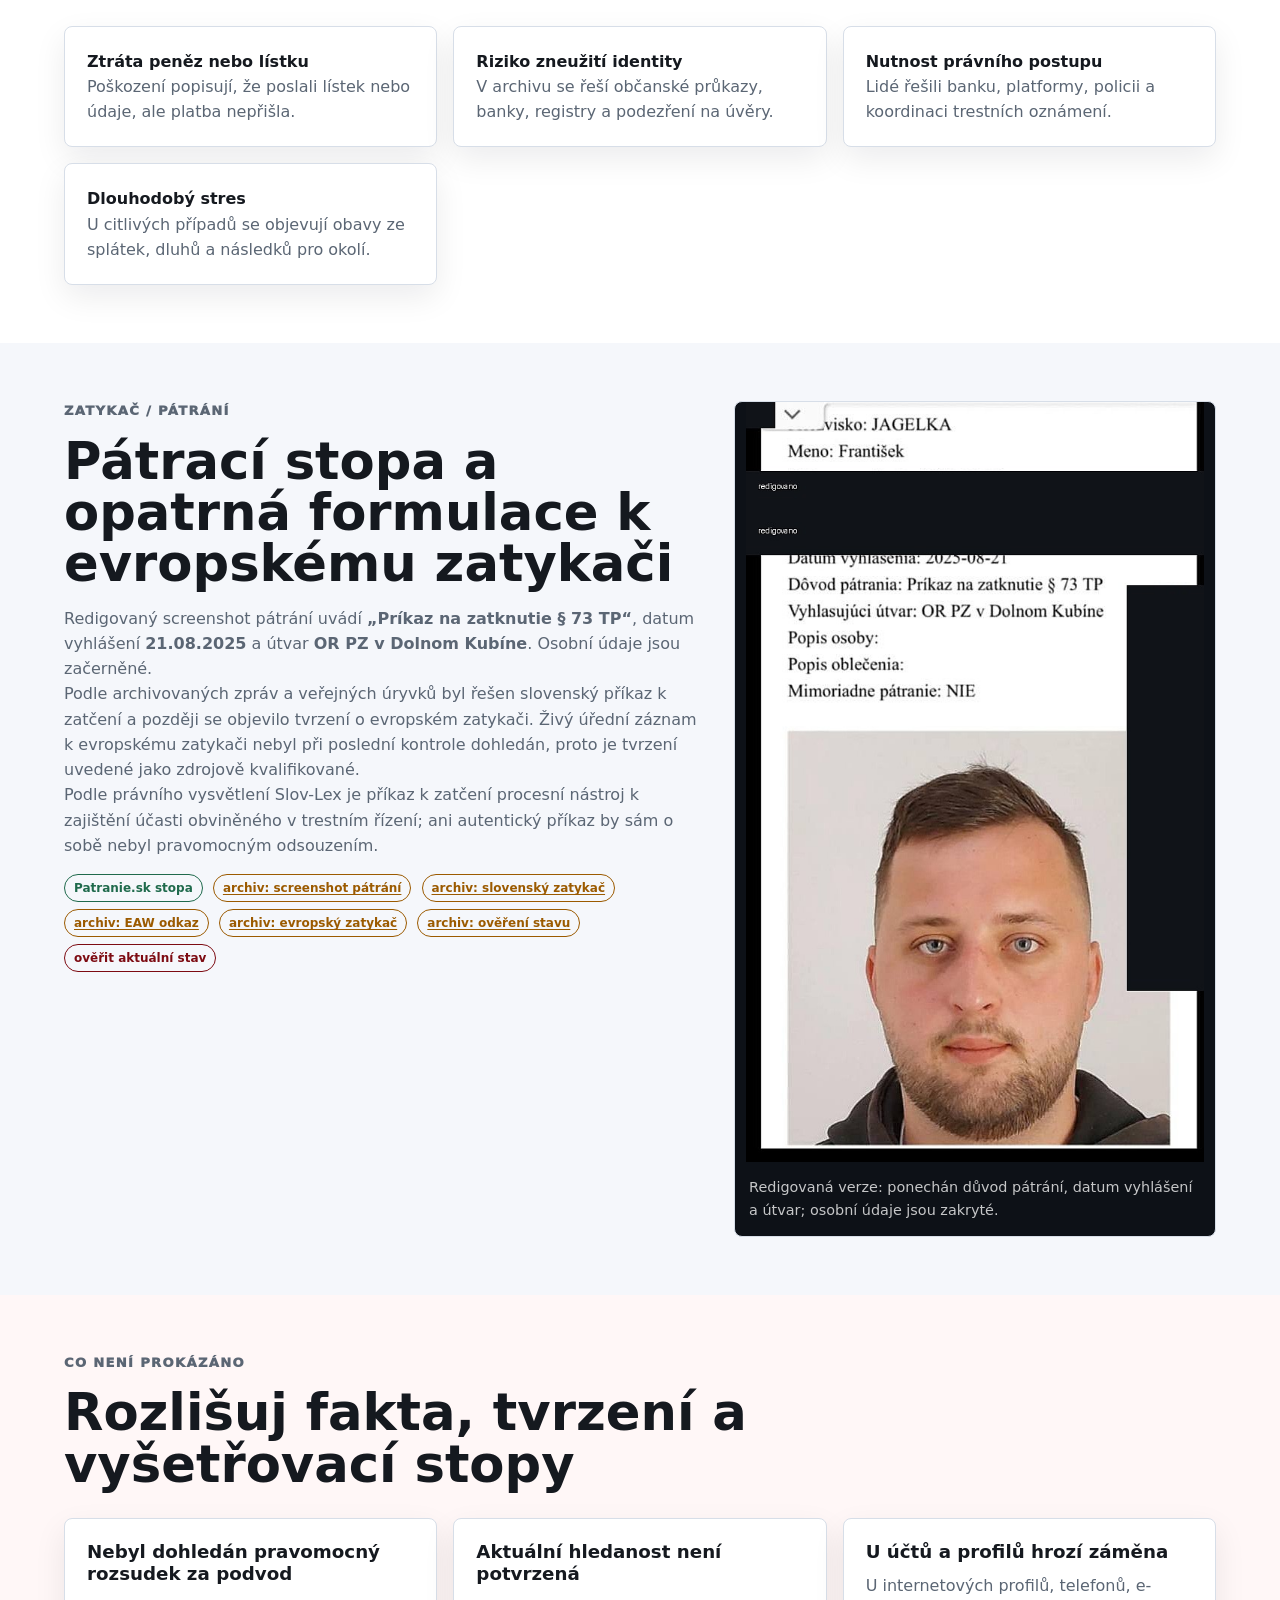
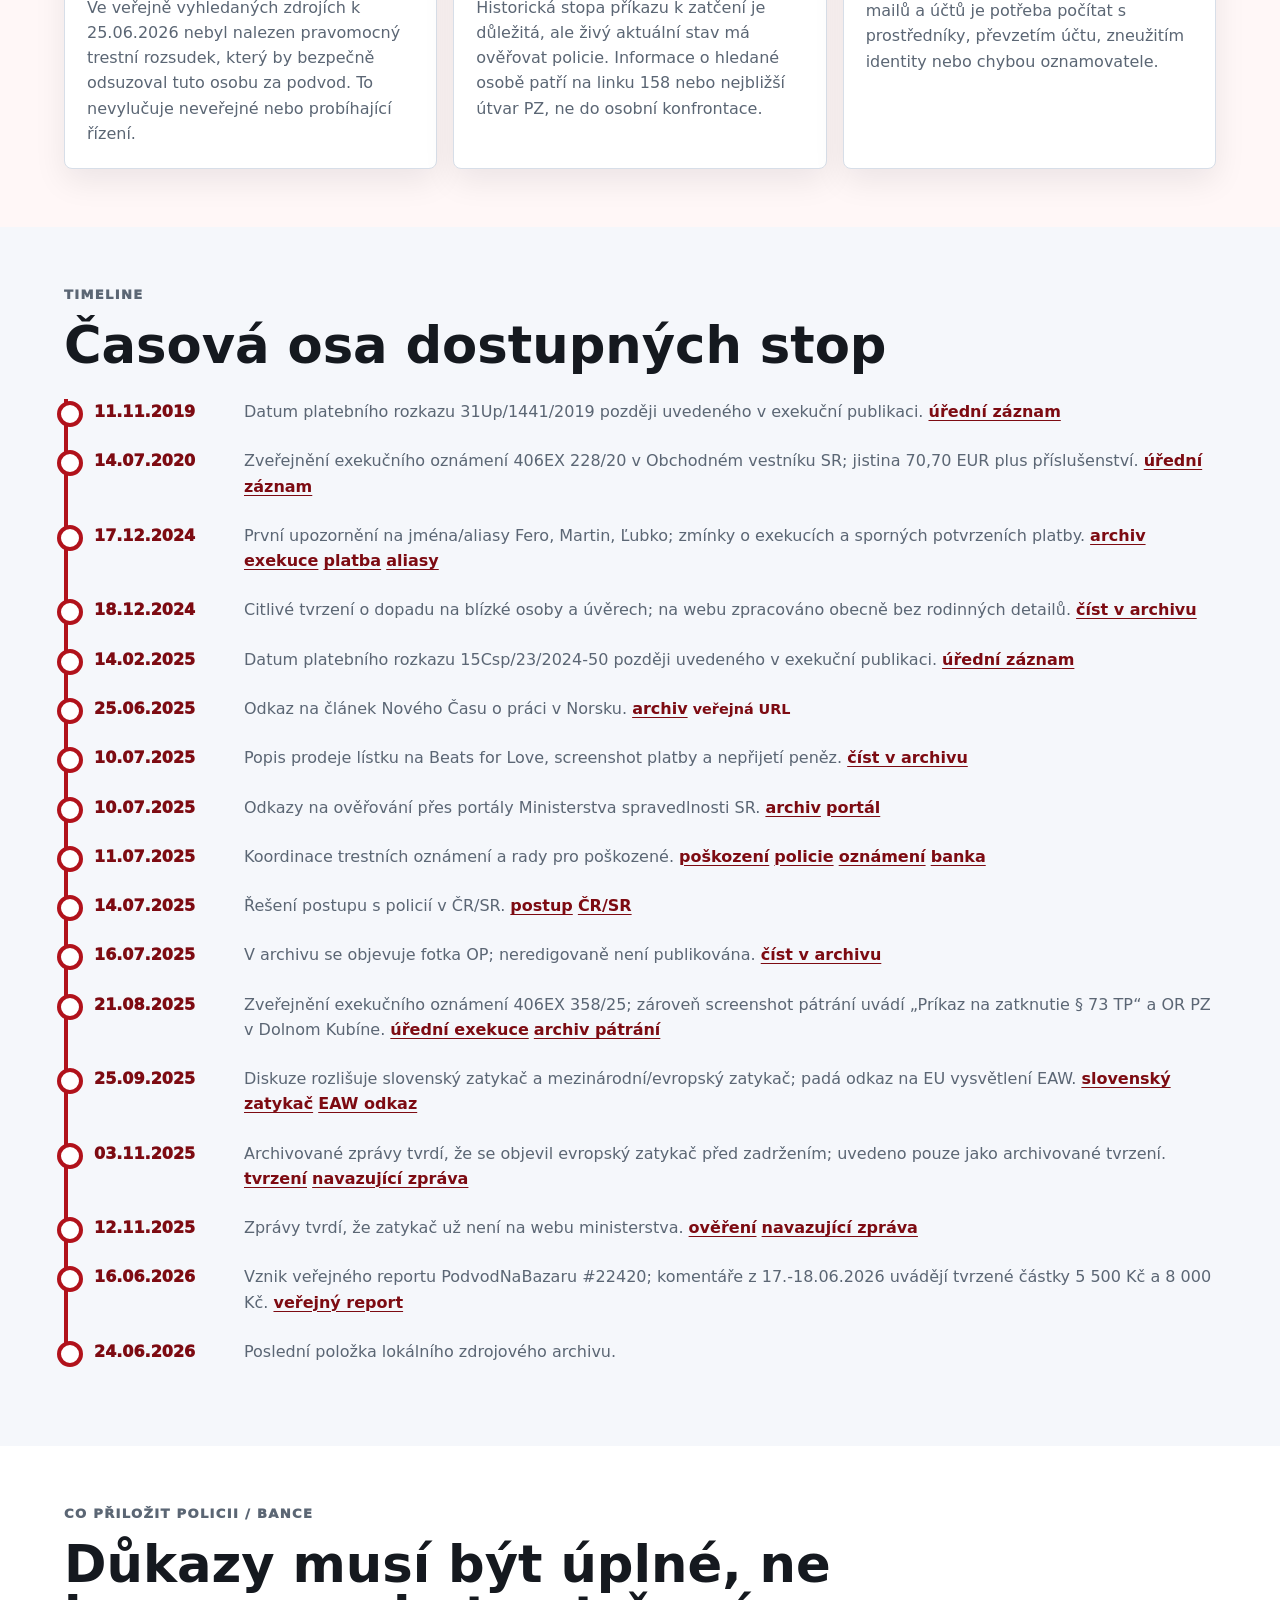
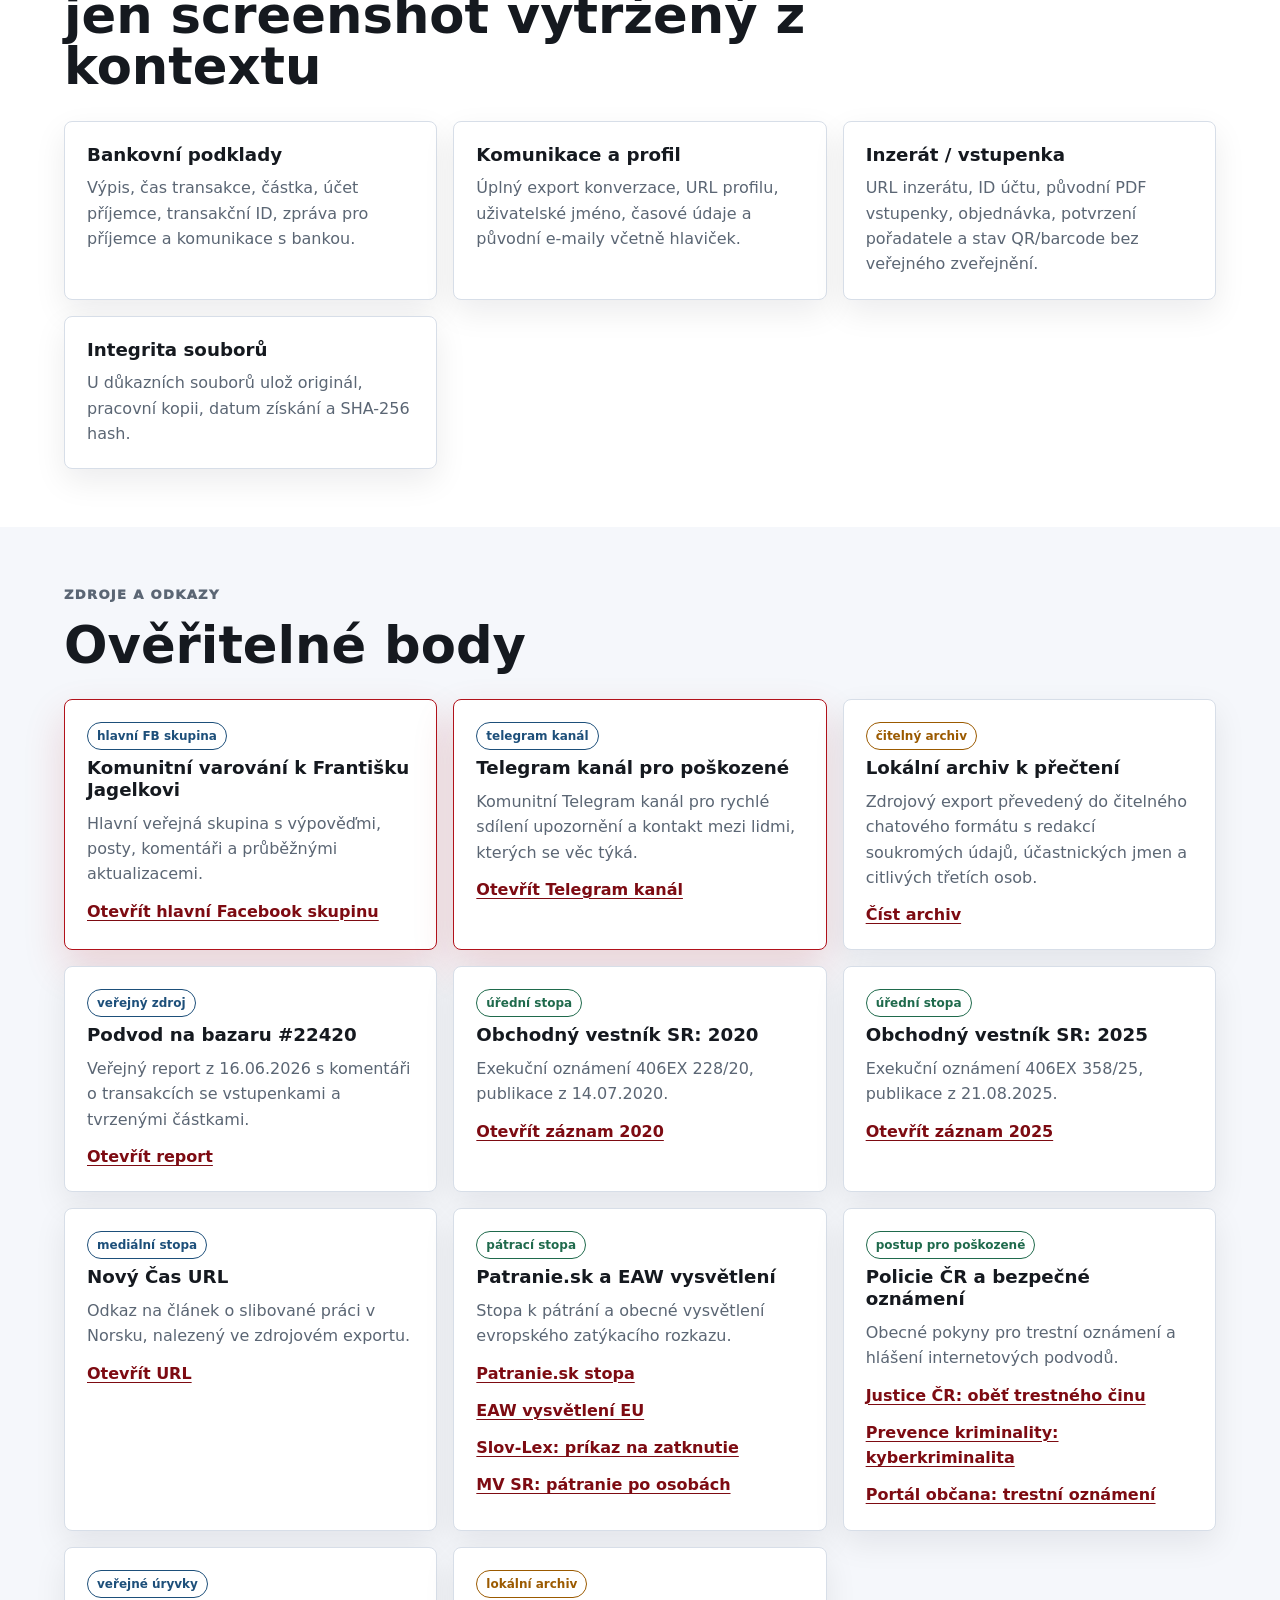
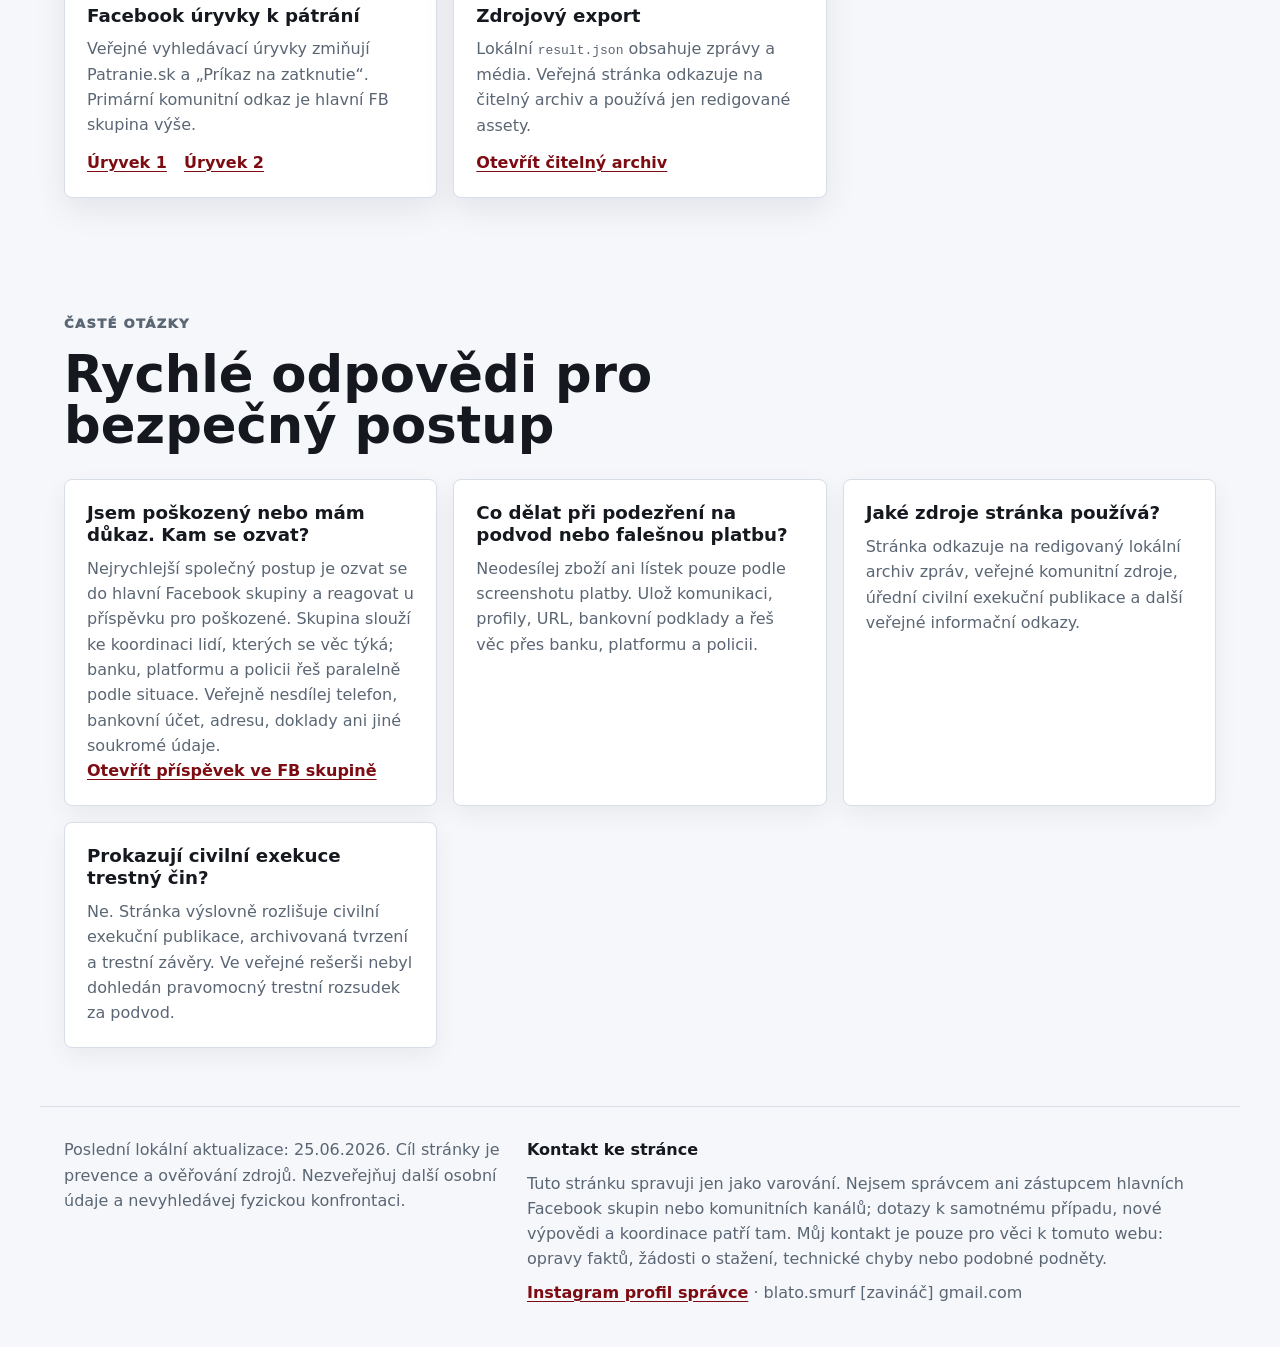
==== commit b5525296: "Link police reporting guidance" ====
--- a/index.html
+++ b/index.html
@@ -321,9 +321,14 @@
                         <span>4</span>
                         <h3>Podejte oznámení nebo doplňte existující podání</h3>
                         <p>
-                            Předej důkazy policii, bance nebo platformě. Pokud
-                            už oznámení existuje, doplň nové podklady a časovou
-                            osu.
+                            Předej důkazy
+                            <a
+                                href="https://policie.gov.cz/clanek/oznameni-trestneho-cinu.aspx"
+                                target="_blank"
+                                rel="noopener noreferrer"
+                                >policii</a
+                            >, bance nebo platformě. Pokud už oznámení
+                            existuje, doplň nové podklady a časovou osu.
                         </p>
                     </article>
                 </div>
